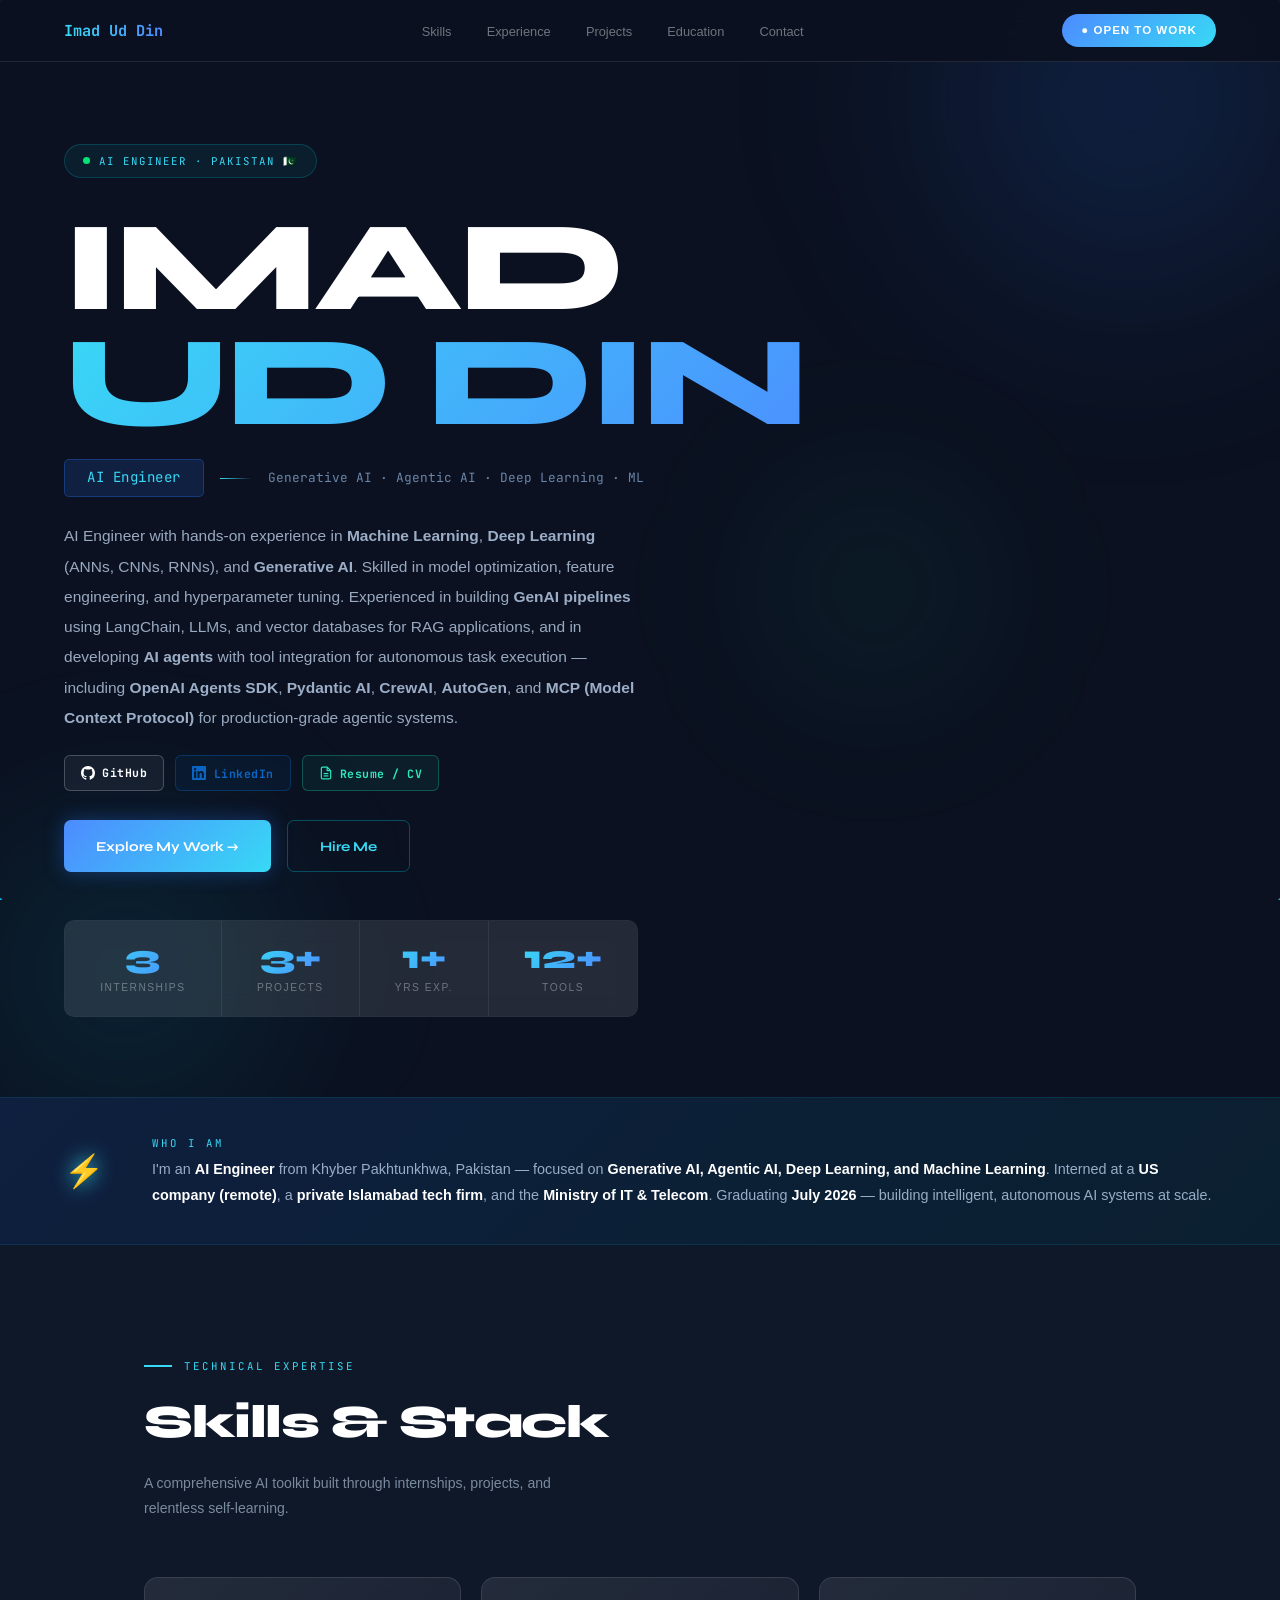
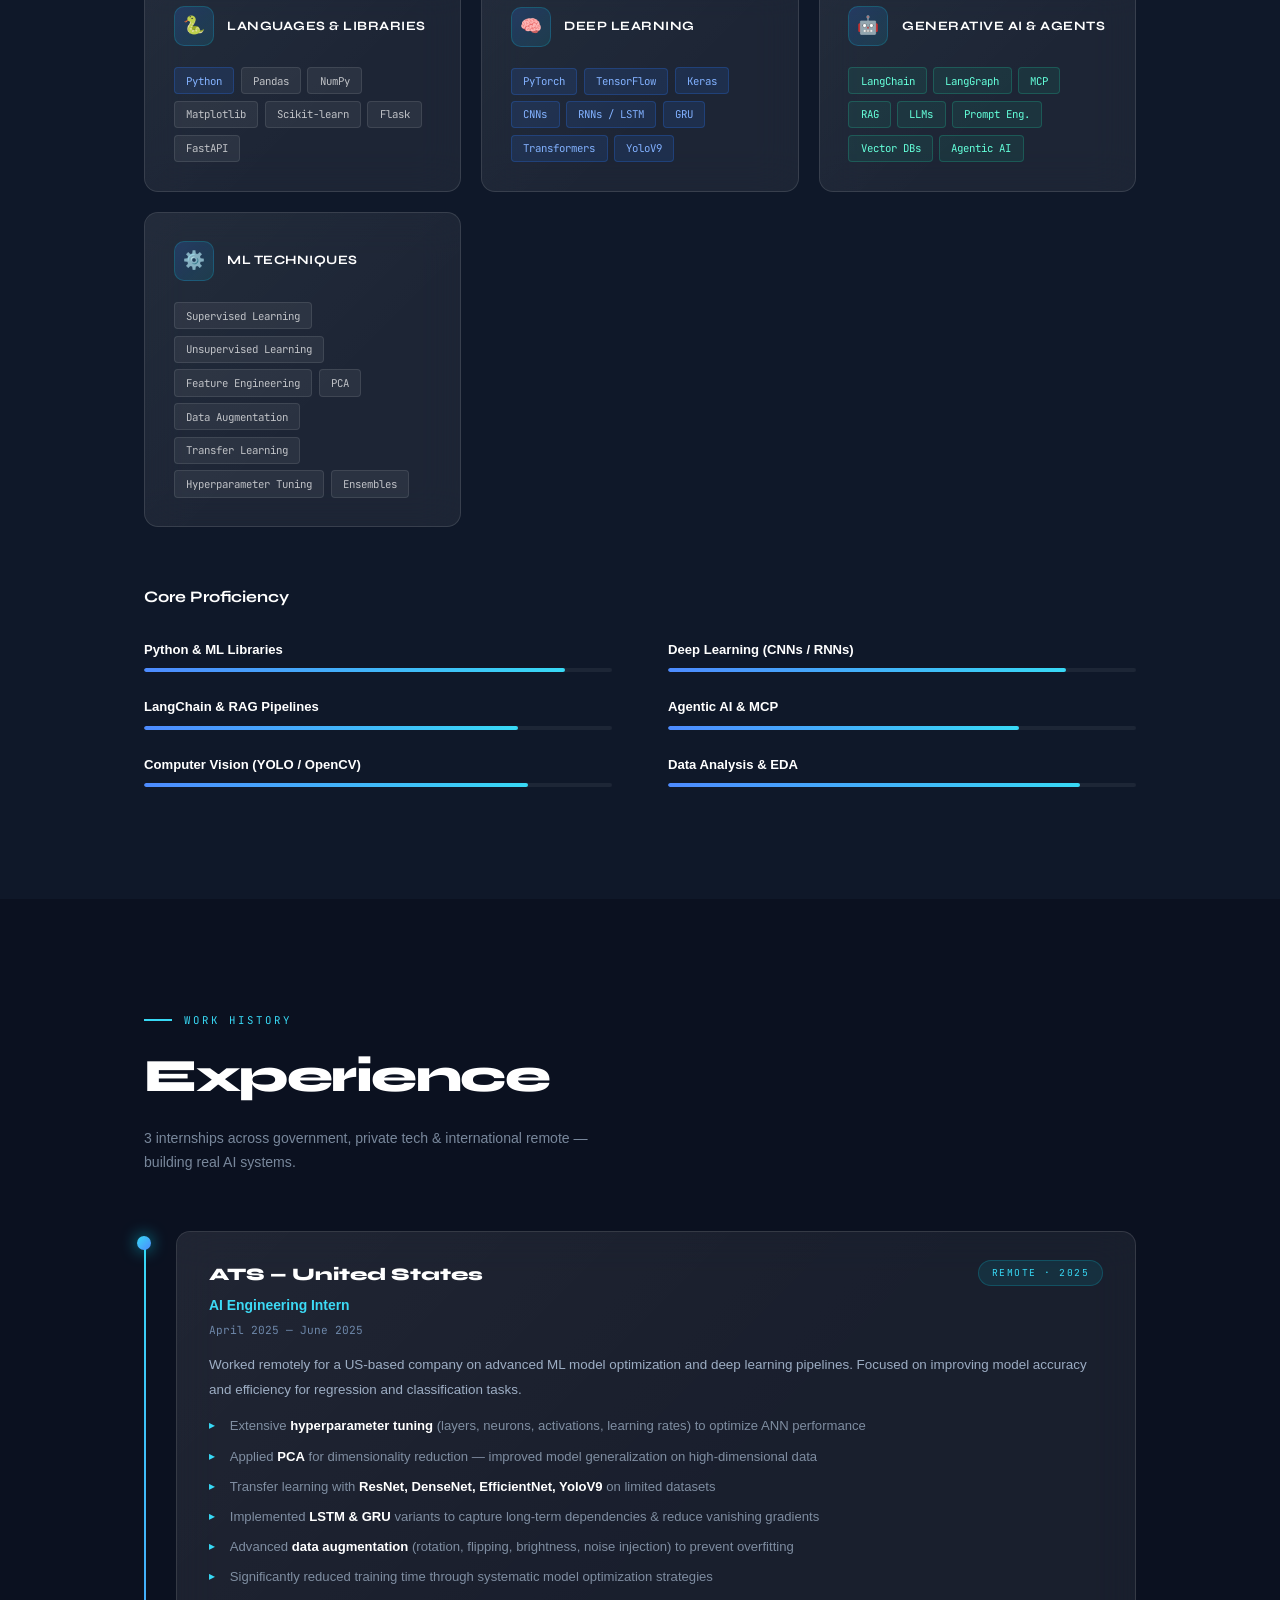
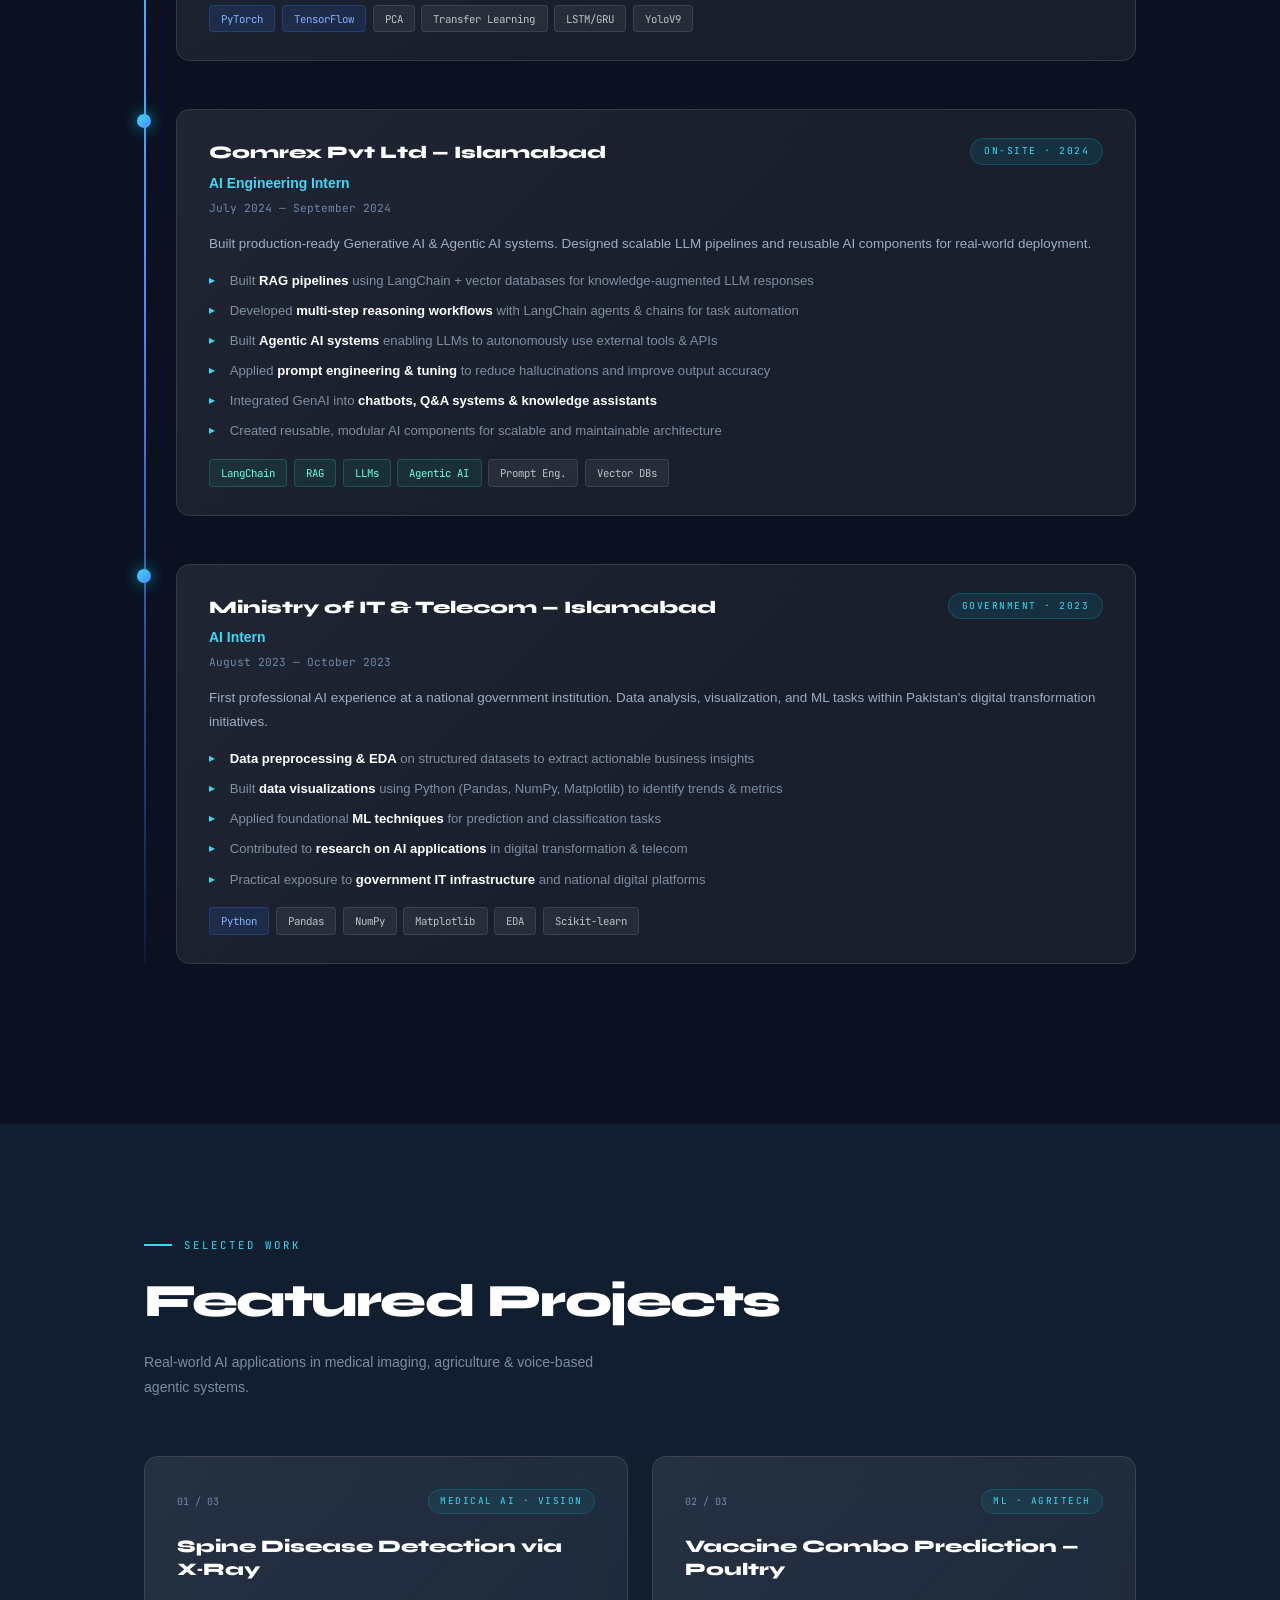
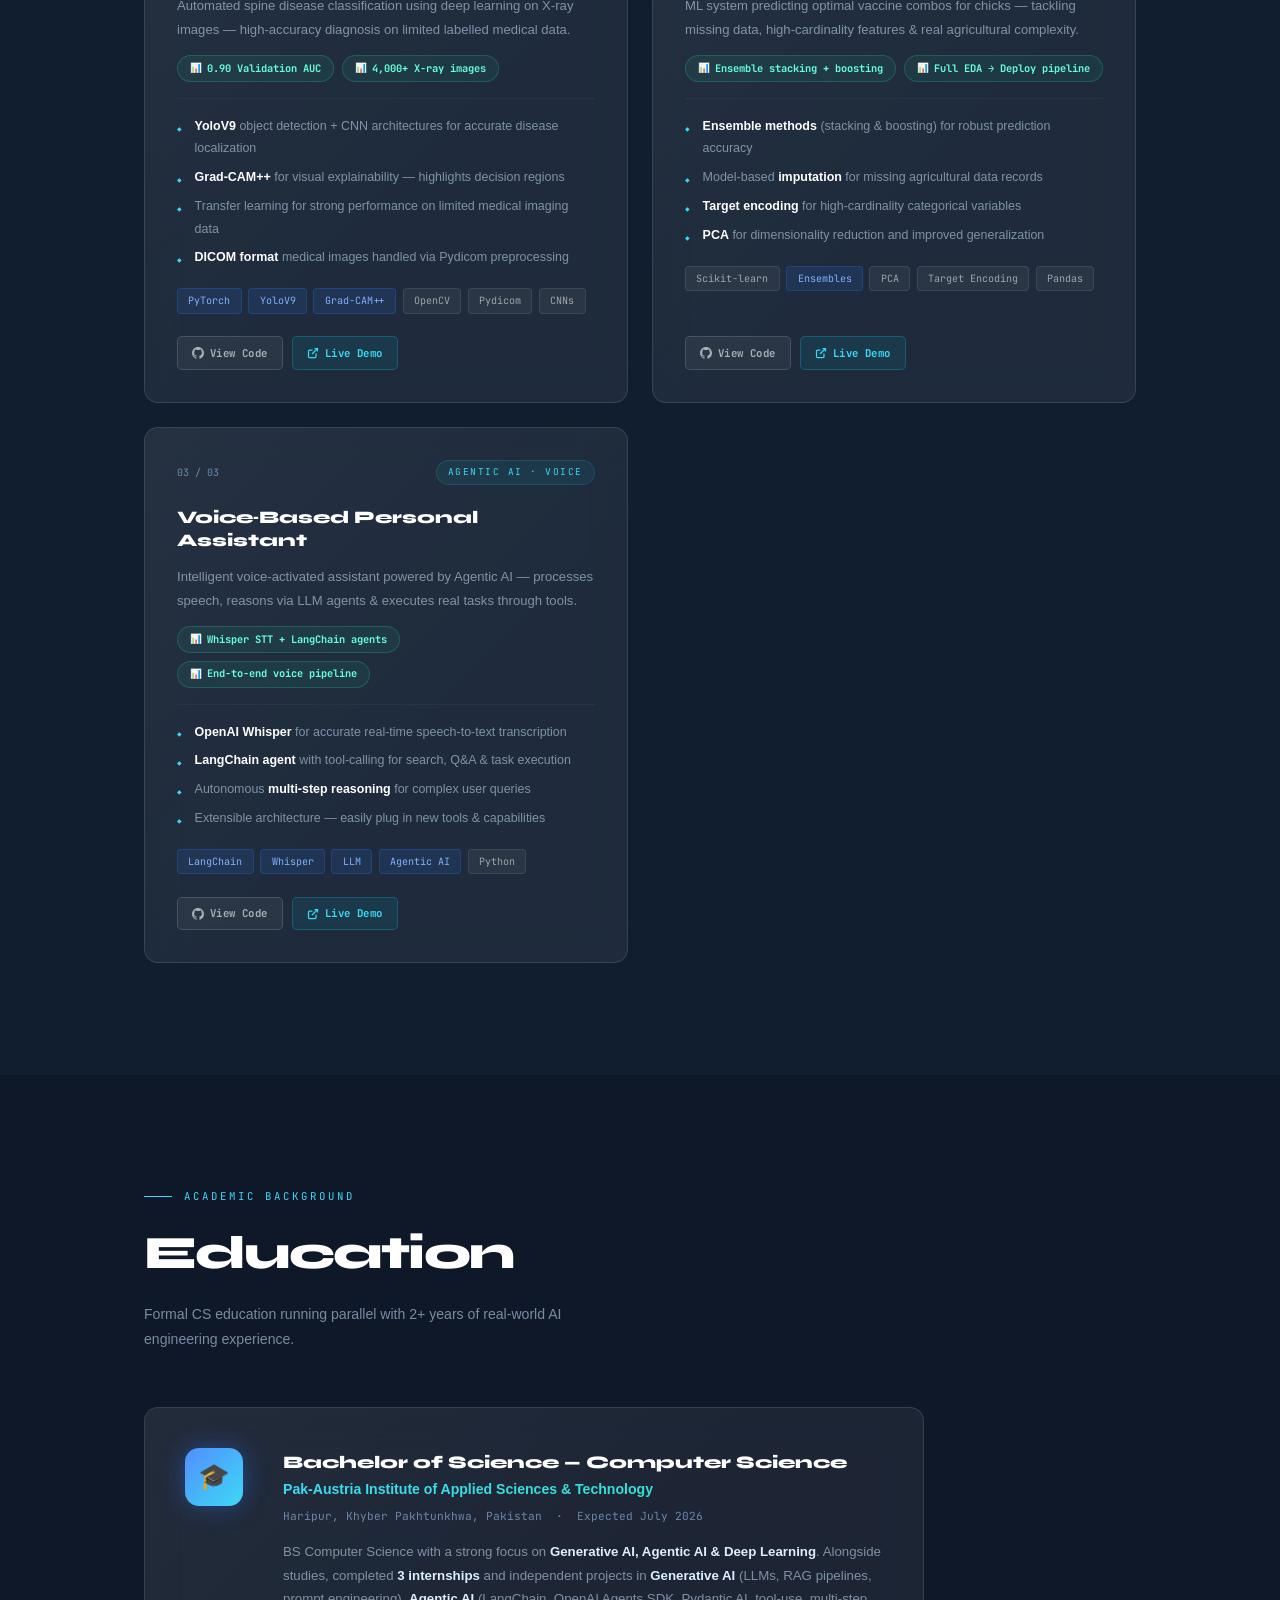
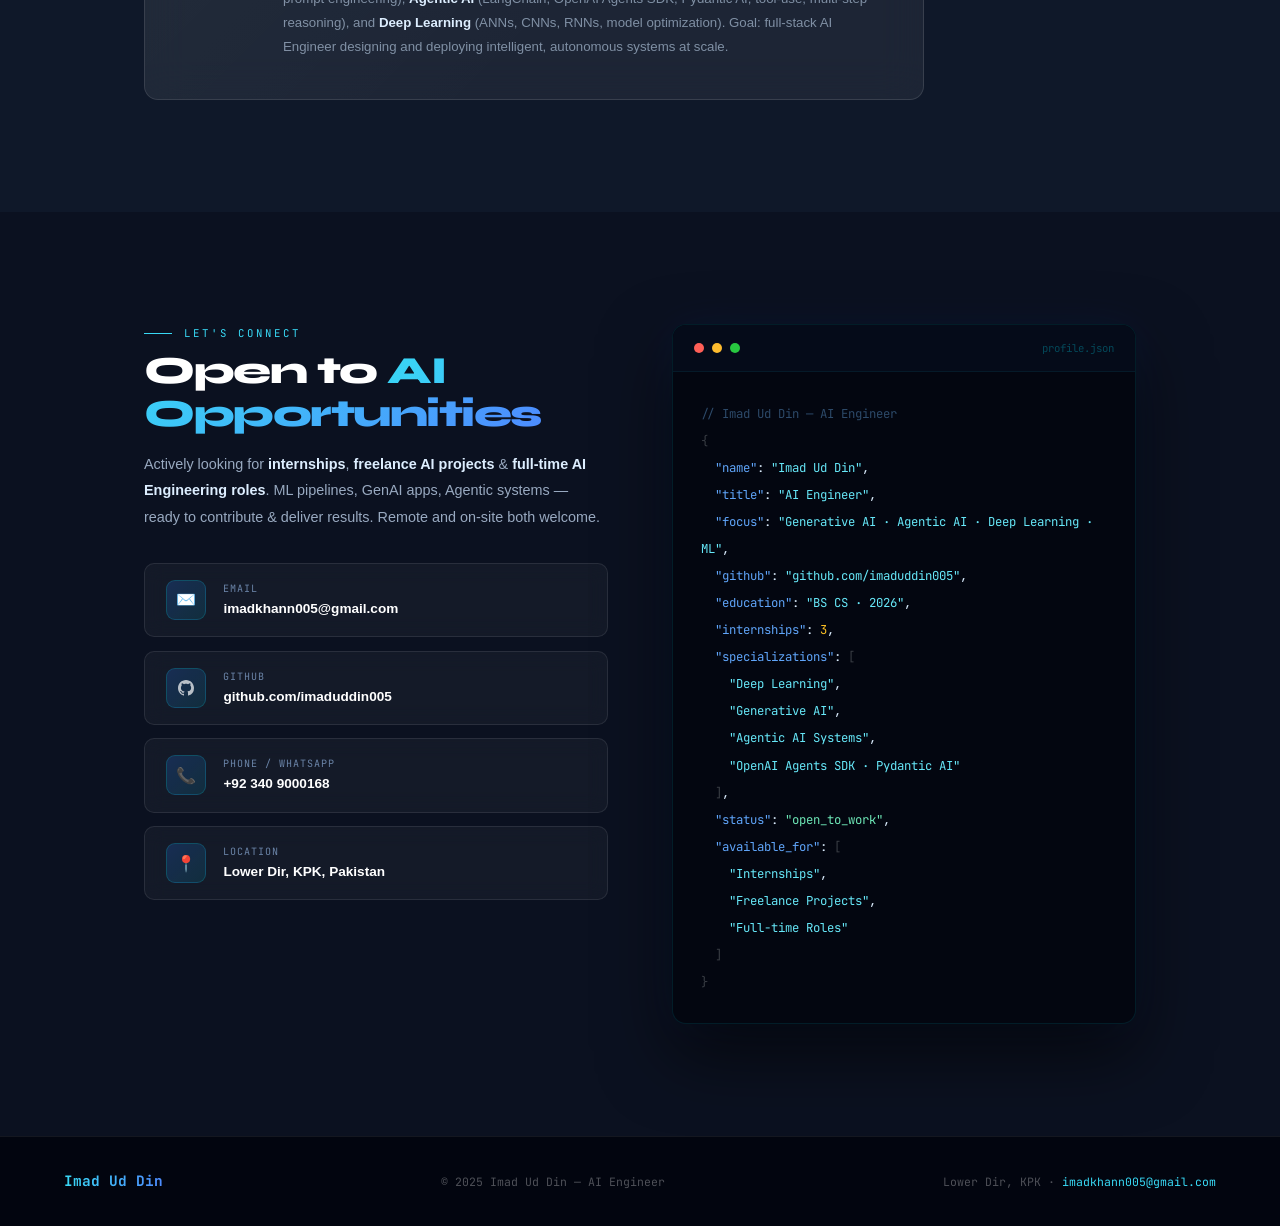
==== index.html @ a246a40b "Update index.html" ====
<!DOCTYPE html>
<html lang="en">
<head>
<meta charset="UTF-8">
<meta name="viewport" content="width=device-width, initial-scale=1.0">
<title>Imad Ud Din — AI Engineer</title>
<link href="https://fonts.googleapis.com/css2?family=Syne:wght@400;600;700;800&family=Cabinet+Grotesk:wght@400;500;700;800;900&family=JetBrains+Mono:wght@400;500;700&display=swap" rel="stylesheet">
<style>
:root{
  --bg:#0b1120;
  --bg1:#0f1829;
  --bg2:#111e30;
  --cyan:#38d9f5;
  --cyan2:#00b8d4;
  --blue:#4d8bff;
  --blue2:#2563eb;
  --teal:#2ee8c0;
  --purple:#9b72ff;
  --white:#ffffff;
  --w90:rgba(255,255,255,.92);
  --w70:rgba(255,255,255,.78);
  --w40:rgba(255,255,255,.52);
  --w12:rgba(255,255,255,.14);
  --w06:rgba(255,255,255,.08);
  --text:#ddeeff;
  --muted:#6b85a8;
  --glass:rgba(255,255,255,.06);
  --gb:rgba(56,217,245,0.09);
  --h:'Syne',sans-serif;
  --b:'JetBrains Mono',monospace;
}
*,*::before,*::after{box-sizing:border-box;margin:0;padding:0}
html{scroll-behavior:smooth}
body{background:var(--bg);color:var(--text);font-family:'Cabinet Grotesk',sans-serif;font-size:15px;line-height:1.7;overflow-x:hidden}
.sh{color:var(--white)!important}
.tlco,.pjc h3,.edu-deg,.ct-h2,.skc h3{color:var(--white)!important}
.hero-name{color:var(--white)!important}
.ban-text strong,.ctv,.tll li strong,.pjhl li strong{color:var(--white)!important}
.tldesc,.hero-p,.ban-text,.ct-p,.edu-txt{color:rgba(200,220,245,.75)!important}
.tll li,.pjhl li,.pjc p,.ss,.edu-txt{color:rgba(200,220,245,.58)!important}
.stat,.metric{background:rgba(255,255,255,.07)}
::-webkit-scrollbar{width:3px}
::-webkit-scrollbar-track{background:var(--bg)}
::-webkit-scrollbar-thumb{background:linear-gradient(var(--cyan),var(--blue));border-radius:3px}
canvas#bg{position:fixed;inset:0;z-index:0;pointer-events:none}

/* NAV */
nav{position:fixed;top:0;left:0;right:0;z-index:100;display:flex;align-items:center;justify-content:space-between;padding:.9rem 4rem;background:rgba(11,17,32,.92);backdrop-filter:blur(24px);border-bottom:1px solid rgba(255,255,255,.1)}
.logo{font-family:var(--b);font-size:.95rem;font-weight:700;background:linear-gradient(90deg,var(--cyan),var(--blue));-webkit-background-clip:text;-webkit-text-fill-color:transparent}
.nav-links{display:flex;gap:2.2rem;list-style:none}
.nav-links a{color:rgba(255,255,255,.42);text-decoration:none;font-size:.8rem;font-weight:500;transition:color .2s;position:relative}
.nav-links a::after{content:'';position:absolute;bottom:-3px;left:0;width:0;height:1px;background:var(--cyan);transition:width .3s}
.nav-links a:hover{color:var(--cyan)}
.nav-links a:hover::after{width:100%}
.hire-btn{background:linear-gradient(135deg,var(--blue),var(--cyan));color:#fff;border:none;padding:.4rem 1.2rem;border-radius:20px;font-size:.72rem;font-weight:700;letter-spacing:1px;text-transform:uppercase;cursor:pointer;animation:hireGlow 2.5s ease infinite alternate;text-decoration:none;display:inline-flex;align-items:center}
@keyframes hireGlow{from{box-shadow:0 0 8px rgba(41,121,255,.5)}to{box-shadow:0 0 22px rgba(0,229,255,.8),0 0 45px rgba(0,229,255,.3)}}

/* HERO */
#hero{min-height:100vh;display:flex;flex-direction:column;justify-content:center;padding:9rem 4rem 5rem;position:relative;z-index:1;overflow:hidden}
.orb{position:absolute;border-radius:50%;pointer-events:none;filter:blur(80px);animation:orbFloat 10s ease-in-out infinite}
.orb1{width:600px;height:600px;background:radial-gradient(circle,rgba(41,121,255,.18),transparent 70%);top:-200px;right:-150px;animation-delay:0s}
.orb2{width:450px;height:450px;background:radial-gradient(circle,rgba(0,229,255,.12),transparent 70%);bottom:-100px;left:-100px;animation-delay:-4s}
.orb3{width:300px;height:300px;background:radial-gradient(circle,rgba(29,233,182,.1),transparent 70%);top:40%;right:20%;animation-delay:-7s}
@keyframes orbFloat{0%,100%{transform:translate(0,0) scale(1)}33%{transform:translate(-20px,15px) scale(1.04)}66%{transform:translate(15px,-20px) scale(.97)}}

.hero-wrap{position:relative;z-index:2;max-width:820px}
.badge{display:inline-flex;align-items:center;gap:.6rem;background:rgba(0,229,255,.06);border:1px solid rgba(0,229,255,.18);padding:.42rem 1.1rem;border-radius:100px;font-family:var(--b);font-size:.67rem;letter-spacing:2px;text-transform:uppercase;color:var(--cyan);margin-bottom:2rem;animation:fadeSlide .8s ease both}
.live{width:7px;height:7px;border-radius:50%;background:#00e676;box-shadow:0 0 0 0 rgba(0,230,118,.7);animation:ping 1.8s infinite}
@keyframes ping{0%{box-shadow:0 0 0 0 rgba(0,230,118,.7)}70%{box-shadow:0 0 0 9px rgba(0,230,118,0)}100%{box-shadow:0 0 0 0 rgba(0,230,118,0)}}

.hero-name{font-family:var(--h);font-weight:800;font-size:clamp(3.8rem,10vw,9rem);line-height:.9;letter-spacing:-3px;color:#fff;animation:fadeSlide .8s .1s ease both}
.hero-name .shine{background:linear-gradient(135deg,var(--cyan) 0%,var(--blue) 40%,var(--teal) 80%);-webkit-background-clip:text;-webkit-text-fill-color:transparent;background-size:300%;animation:gradMove 5s linear infinite}
@keyframes gradMove{0%{background-position:0%}100%{background-position:300%}}

.title-row{margin-top:1.2rem;display:flex;align-items:center;gap:1rem;animation:fadeSlide .8s .18s ease both;flex-wrap:wrap}
.role-tag{background:rgba(41,121,255,.15);border:1px solid rgba(41,121,255,.3);color:var(--cyan);font-family:var(--b);font-size:.88rem;padding:.38rem 1rem;border-radius:5px;letter-spacing:.5px;min-width:140px;text-align:center}
.role-sep{width:32px;height:1.5px;background:linear-gradient(90deg,var(--cyan),transparent)}
.role-sub{font-family:var(--b);font-size:.8rem;color:var(--muted)}

/* IMPROVED: Shorter hero paragraph */
.hero-p{margin-top:1.5rem;max-width:580px;color:rgba(176,196,222,.6);font-size:.97rem;line-height:1.95;animation:fadeSlide .8s .25s ease both}
.hero-p strong{color:rgba(176,196,222,.88);font-weight:700}

/* IMPROVED: Quick links row in hero */
.hero-links{display:flex;gap:.7rem;flex-wrap:wrap;margin-top:1.4rem;animation:fadeSlide .8s .28s ease both}
.hl{display:inline-flex;align-items:center;gap:.45rem;padding:.45rem 1rem;border-radius:6px;font-family:var(--b);font-size:.72rem;font-weight:700;text-decoration:none;letter-spacing:.5px;transition:all .2s;border:1.5px solid}
.hl-gh{color:#fff;border-color:rgba(255,255,255,.22);background:rgba(255,255,255,.05)}
.hl-gh:hover{border-color:rgba(255,255,255,.6);background:rgba(255,255,255,.12);transform:translateY(-2px)}
.hl-li{color:#0a66c2;border-color:rgba(10,102,194,.35);background:rgba(10,102,194,.08)}
.hl-li:hover{border-color:#0a66c2;background:rgba(10,102,194,.18);transform:translateY(-2px)}
.hl-cv{color:var(--teal);border-color:rgba(29,233,182,.28);background:rgba(29,233,182,.06)}
.hl-cv:hover{border-color:var(--teal);background:rgba(29,233,182,.14);transform:translateY(-2px)}

.hero-btns{margin-top:1.8rem;display:flex;gap:1rem;flex-wrap:wrap;animation:fadeSlide .8s .32s ease both}
.btn{display:inline-flex;align-items:center;gap:.5rem;padding:.85rem 2rem;font-family:var(--h);font-size:.85rem;font-weight:700;text-decoration:none;border-radius:7px;transition:all .25s;border:none;cursor:pointer}
.btn-g{background:linear-gradient(135deg,var(--blue),var(--cyan));color:#fff;box-shadow:0 0 20px rgba(41,121,255,.35)}
.btn-g:hover{transform:translateY(-3px);box-shadow:0 12px 35px rgba(41,121,255,.55)}
.btn-o{background:transparent;color:var(--cyan);border:1.5px solid rgba(0,229,255,.28)}
.btn-o:hover{border-color:var(--cyan);background:rgba(0,229,255,.07);transform:translateY(-3px)}

.stats{margin-top:3rem;display:flex;background:rgba(255,255,255,.04);border:1px solid rgba(255,255,255,.09);border-radius:10px;overflow:hidden;width:fit-content;backdrop-filter:blur(12px);animation:fadeSlide .8s .4s ease both}
.stat{padding:1.25rem 2.2rem;border-right:1px solid rgba(255,255,255,.07);text-align:center}
.stat:last-child{border-right:none}
.sn{font-family:var(--h);font-size:2.1rem;font-weight:800;background:linear-gradient(135deg,var(--cyan),var(--blue));-webkit-background-clip:text;-webkit-text-fill-color:transparent;display:block;line-height:1}
.sl{color:rgba(255,255,255,.35);font-size:.64rem;letter-spacing:1.5px;text-transform:uppercase;margin-top:.25rem;display:block}

@keyframes fadeSlide{from{opacity:0;transform:translateY(24px)}to{opacity:1;transform:translateY(0)}}

/* DIVIDER BANNER */
.banner{position:relative;z-index:1;background:linear-gradient(135deg,rgba(41,121,255,.14),rgba(0,229,255,.07));border-top:1px solid rgba(0,229,255,.1);border-bottom:1px solid rgba(0,229,255,.1);padding:2.2rem 4rem;display:flex;align-items:center;gap:3rem}
.ban-icon{font-size:2rem;filter:drop-shadow(0 0 10px var(--cyan));flex-shrink:0}
.ban-label{font-family:var(--b);font-size:.67rem;letter-spacing:3px;text-transform:uppercase;color:var(--cyan);margin-bottom:.3rem}
.ban-text{color:rgba(176,196,222,.7);font-size:.9rem;line-height:1.8}
.ban-text strong{color:#fff}

/* LAYOUT */
.wrap{max-width:1120px;margin:0 auto;padding:0 4rem}
.sec{position:relative;z-index:1}
.secpad{padding:7rem 0}
.ey{font-family:var(--b);font-size:.67rem;letter-spacing:3px;text-transform:uppercase;color:var(--cyan);display:flex;align-items:center;gap:.75rem;margin-bottom:.5rem}
.ey::before{content:'';width:28px;height:1.5px;background:var(--cyan)}
.sh{font-family:var(--h);font-size:clamp(2rem,4vw,2.9rem);font-weight:800;letter-spacing:-1.5px;color:#fff;margin-bottom:.6rem}
.ss{color:rgba(255,255,255,.38);font-size:.88rem;max-width:460px;margin-bottom:3.5rem;line-height:1.75}

/* GLASS CARD */
.gc{background:rgba(255,255,255,.06);border:1px solid rgba(255,255,255,.12);border-radius:14px;backdrop-filter:blur(20px);transition:border-color .3s,transform .3s,box-shadow .3s;position:relative;overflow:hidden}
.gc::before{content:'';position:absolute;inset:0;background:linear-gradient(135deg,rgba(255,255,255,.03),transparent 60%);pointer-events:none;border-radius:14px}
.gc:hover{border-color:rgba(255,255,255,.22);transform:translateY(-5px);box-shadow:0 22px 55px rgba(0,0,0,.55),0 0 35px rgba(0,229,255,.07)}

/* SKILLS */
#skills{background:var(--bg1)}
.sk-grid{display:grid;grid-template-columns:repeat(auto-fill,minmax(250px,1fr));gap:1.25rem}
.skc{padding:1.8rem}
.skh{display:flex;align-items:center;gap:.85rem;margin-bottom:1.3rem}
.ski{width:40px;height:40px;border-radius:10px;background:linear-gradient(135deg,rgba(41,121,255,.2),rgba(0,229,255,.1));border:1px solid rgba(0,229,255,.18);display:flex;align-items:center;justify-content:center;font-size:1.1rem;flex-shrink:0}
.skc h3{font-family:var(--h);font-size:.8rem;font-weight:700;text-transform:uppercase;letter-spacing:.5px;color:#fff}
.tgs{display:flex;flex-wrap:wrap;gap:.4rem}
.tg{background:rgba(255,255,255,.06);border:1px solid rgba(255,255,255,.1);color:rgba(255,255,255,.7);font-family:var(--b);font-size:.67rem;padding:.22rem .7rem;border-radius:4px;transition:all .2s}
.tg:hover{background:rgba(255,255,255,.12);border-color:rgba(255,255,255,.25);color:#fff}
.tg.b{background:rgba(41,121,255,.12);border-color:rgba(41,121,255,.25);color:#82b1ff}
.tg.t{background:rgba(29,233,182,.08);border-color:rgba(29,233,182,.2);color:#64ffda}

/* PROFICIENCY */
.prow{margin-top:3.5rem}
.pt{font-family:var(--h);font-weight:700;font-size:1rem;color:#fff;margin-bottom:1.75rem}
.pgrid{display:grid;grid-template-columns:1fr 1fr;gap:1.5rem 3.5rem}
.ph2{display:flex;justify-content:flex-start;margin-bottom:.45rem}
.pn{font-size:.82rem;font-weight:600;color:var(--white)}
.pp{display:none}
.pbar{height:4px;background:rgba(255,255,255,.06);border-radius:4px;overflow:hidden}
.pfill{height:100%;border-radius:4px;background:linear-gradient(90deg,var(--blue),var(--cyan));transform:scaleX(0);transform-origin:left;animation:grow 1.5s cubic-bezier(.4,0,.2,1) forwards}
@keyframes grow{to{transform:scaleX(1)}}

/* EXPERIENCE */
#experience{background:var(--bg)}
.tl{position:relative;padding-left:2rem}
.tl-line{position:absolute;left:0;top:8px;bottom:0;width:2px;background:linear-gradient(to bottom,var(--cyan),var(--blue),rgba(41,121,255,.1))}
.tl-item{position:relative;margin-bottom:3rem}
.tl-dot{position:absolute;left:-2.45rem;top:5px;width:14px;height:14px;border-radius:50%;background:linear-gradient(135deg,var(--cyan),var(--blue));box-shadow:0 0 16px rgba(0,229,255,.65)}
.tlc{padding:1.75rem 2rem}
.tltop{display:flex;align-items:flex-start;justify-content:space-between;flex-wrap:wrap;gap:.75rem;margin-bottom:.25rem}
.tlco{font-family:var(--h);font-size:1.1rem;font-weight:800;color:#fff}
.tlb{font-family:var(--b);font-size:.6rem;letter-spacing:1.5px;text-transform:uppercase;background:rgba(0,229,255,.09);border:1px solid rgba(0,229,255,.18);color:var(--cyan);padding:.25rem .8rem;border-radius:100px}
.tlr{color:var(--cyan);font-weight:700;font-size:.87rem;margin-bottom:.2rem}
.tld{font-family:var(--b);font-size:.7rem;color:var(--muted);margin-bottom:.85rem}
.tldesc{color:rgba(176,196,222,.6);font-size:.84rem;margin-bottom:.85rem;line-height:1.8}
.tll{list-style:none;display:flex;flex-direction:column;gap:.45rem}
.tll li{color:rgba(176,196,222,.62);font-size:.82rem;padding-left:1.3rem;position:relative;line-height:1.75}
.tll li::before{content:'▸';position:absolute;left:0;color:var(--cyan);font-size:.75rem}
.tll li strong{color:#c8d8f0}
.tltags{display:flex;flex-wrap:wrap;gap:.4rem;margin-top:1rem}

/* PROJECTS */
#projects{background:var(--bg2)}
.pj-grid{display:grid;grid-template-columns:repeat(auto-fill,minmax(330px,1fr));gap:1.5rem}
.pjc{padding:2rem;display:flex;flex-direction:column}
.pjtop{display:flex;justify-content:space-between;align-items:center;margin-bottom:1.4rem}
.pjn{font-family:var(--b);font-size:.63rem;color:var(--muted)}
.pjtype{font-family:var(--b);font-size:.59rem;letter-spacing:1.5px;text-transform:uppercase;background:rgba(0,229,255,.07);border:1px solid rgba(0,229,255,.15);color:var(--cyan);padding:.22rem .7rem;border-radius:100px}
.pjc h3{font-family:var(--h);font-size:1.1rem;font-weight:800;color:#fff;margin-bottom:.75rem;line-height:1.3}
.pjc p{color:rgba(176,196,222,.5);font-size:.82rem;line-height:1.85}
.pjhl{margin-top:1rem;padding-top:1rem;border-top:1px solid rgba(255,255,255,.04);list-style:none;display:flex;flex-direction:column;gap:.4rem}
.pjhl li{color:rgba(176,196,222,.5);font-size:.78rem;padding-left:1.1rem;position:relative;line-height:1.8}
.pjhl li::before{content:'◆';position:absolute;left:0;color:var(--cyan);font-size:.4rem;top:.48rem}
.pjhl li strong{color:rgba(176,196,222,.8)}
.pjtools{display:flex;flex-wrap:wrap;gap:.4rem;margin-top:1.2rem}
.dt{background:rgba(255,255,255,.05);border:1px solid rgba(255,255,255,.09);color:rgba(255,255,255,.55);font-family:var(--b);font-size:.63rem;padding:.2rem .65rem;border-radius:4px}
.dt.b{background:rgba(41,121,255,.12);border-color:rgba(41,121,255,.23);color:#82b1ff}

/* IMPROVED: Project action buttons */
.pj-actions{display:flex;gap:.55rem;margin-top:auto;padding-top:1.4rem}
.pja{display:inline-flex;align-items:center;gap:.35rem;padding:.42rem .9rem;border-radius:5px;font-family:var(--b);font-size:.67rem;font-weight:700;letter-spacing:.4px;text-decoration:none;transition:all .2s;cursor:pointer;border:none}
.pja-code{background:rgba(255,255,255,.05);border:1.5px solid rgba(255,255,255,.14);color:rgba(255,255,255,.6)}
.pja-code:hover{border-color:rgba(255,255,255,.4);color:#fff;background:rgba(255,255,255,.1)}
.pja-demo{background:rgba(0,229,255,.08);border:1.5px solid rgba(0,229,255,.22);color:var(--cyan)}
.pja-demo:hover{background:rgba(0,229,255,.18);border-color:var(--cyan)}

/* METRIC CHIPS — new */
.pj-metrics{display:flex;flex-wrap:wrap;gap:.5rem;margin-top:.8rem}
.metric-chip{display:inline-flex;align-items:center;gap:.3rem;background:rgba(29,233,182,.07);border:1px solid rgba(29,233,182,.2);color:#64ffda;font-family:var(--b);font-size:.65rem;padding:.22rem .75rem;border-radius:100px;font-weight:700}
.metric-chip::before{content:'📊';font-size:.6rem}

/* EDUCATION */
#education{background:var(--bg1)}
.edu-card{padding:2.5rem;display:flex;gap:2.5rem;align-items:flex-start;max-width:780px}
.edu-ico{width:58px;height:58px;border-radius:14px;flex-shrink:0;background:linear-gradient(135deg,var(--blue),var(--cyan));display:flex;align-items:center;justify-content:center;font-size:1.6rem;box-shadow:0 0 25px rgba(41,121,255,.4)}
.edu-deg{font-family:var(--h);font-size:1.1rem;font-weight:800;color:#fff}
.edu-sch{background:linear-gradient(90deg,var(--cyan),var(--teal));-webkit-background-clip:text;-webkit-text-fill-color:transparent;font-weight:700;font-size:.88rem;margin-bottom:.3rem}
.edu-meta{font-family:var(--b);font-size:.7rem;color:var(--muted)}
.edu-txt{color:rgba(176,196,222,.6);font-size:.83rem;margin-top:.85rem;line-height:1.8}
.edu-txt strong{color:var(--text)}

/* CONTACT */
#contact{background:var(--bg)}
.ct-grid{display:grid;grid-template-columns:1fr 1fr;gap:4rem;align-items:start}
.ct-h2{font-family:var(--h);font-size:2.4rem;font-weight:800;letter-spacing:-1.5px;color:#fff;margin-bottom:1rem;line-height:1.1}
.ct-h2 .g{background:linear-gradient(135deg,var(--cyan),var(--blue));-webkit-background-clip:text;-webkit-text-fill-color:transparent}
.ct-p{color:rgba(176,196,222,.6);font-size:.9rem;line-height:1.85;margin-bottom:2rem}
.ct-cards{display:flex;flex-direction:column;gap:.85rem}
.ctc{display:flex;align-items:center;gap:1.1rem;padding:1rem 1.3rem;background:rgba(255,255,255,.04);border:1px solid rgba(255,255,255,.09);border-radius:10px;text-decoration:none;color:var(--text);transition:all .25s;backdrop-filter:blur(10px)}
.ctc:hover{border-color:rgba(255,255,255,.25);transform:translateX(6px);box-shadow:0 8px 28px rgba(0,0,0,.35)}
.ctico{width:40px;height:40px;border-radius:9px;background:linear-gradient(135deg,rgba(41,121,255,.2),rgba(0,229,255,.1));border:1px solid rgba(0,229,255,.18);display:flex;align-items:center;justify-content:center;font-size:1rem;flex-shrink:0}
.ctl{font-family:var(--b);font-size:.63rem;color:var(--muted);text-transform:uppercase;letter-spacing:1px}
.ctv{font-weight:700;font-size:.85rem;color:#fff}

/* CODE CARD */
.code-card{background:rgba(3,6,15,.9);border:1px solid rgba(0,229,255,.1);border-radius:14px;overflow:hidden;backdrop-filter:blur(20px);box-shadow:0 30px 70px rgba(0,0,0,.6),0 0 40px rgba(41,121,255,.08)}
.ccbar{background:rgba(6,12,26,.95);padding:.85rem 1.3rem;display:flex;align-items:center;gap:.5rem;border-bottom:1px solid rgba(0,229,255,.07)}
.dot{width:10px;height:10px;border-radius:50%}
.dr{background:#ff5f57}.dy{background:#febc2e}.dg{background:#28c840}
.cff{margin-left:auto;font-family:var(--b);font-size:.67rem;color:rgba(0,229,255,.28)}
.ccbody{padding:1.75rem;font-family:var(--b);font-size:.77rem;line-height:2.2}
.ck{color:#60a5fa}.cs{color:#67e8f9}.cv{color:#6ee7b7}.cb{color:rgba(255,255,255,.22)}.cn{color:#fbbf24}.cm{color:#2d4a6a}

/* FOOTER */
footer{position:relative;z-index:1;background:rgba(3,6,15,.95);border-top:1px solid rgba(255,255,255,.07);padding:2rem 4rem;display:flex;align-items:center;justify-content:space-between;color:rgba(255,255,255,.3);font-size:.72rem;font-family:var(--b)}
.flogo{background:linear-gradient(90deg,var(--cyan),var(--blue));-webkit-background-clip:text;-webkit-text-fill-color:transparent;font-weight:700;font-size:.9rem}
footer a{color:var(--cyan);text-decoration:none}

/* REVEAL */
.rv{opacity:0;transform:translateY(28px);transition:opacity .75s ease,transform .75s ease}
.rv.on{opacity:1;transform:translateY(0)}

/* RESPONSIVE */
@media(max-width:768px){
  nav{padding:.9rem 1.5rem}
  .nav-links,.hire-btn{display:none}
  #hero,.wrap,.banner,footer{padding-left:1.5rem;padding-right:1.5rem}
  .hero-name{letter-spacing:-2px}
  .stats{flex-wrap:wrap;width:100%}
  .stat{flex:1;min-width:80px;border-right:none;border-bottom:1px solid rgba(0,229,255,.07)}
  .pgrid{grid-template-columns:1fr}
  .ct-grid{grid-template-columns:1fr;gap:2.5rem}
  .edu-card{flex-direction:column}
  .banner{flex-direction:column;gap:1rem}
}
</style>
</head>
<body>
<canvas id="bg"></canvas>

<!-- NAV -->
<nav>
  <div class="logo">Imad Ud Din</div>
  <ul class="nav-links">
    <li><a href="#skills">Skills</a></li>
    <li><a href="#experience">Experience</a></li>
    <li><a href="#projects">Projects</a></li>
    <li><a href="#education">Education</a></li>
    <li><a href="#contact">Contact</a></li>
  </ul>
  <a href="https://github.com/imaduddin005" target="_blank" class="hire-btn">● Open to Work</a>
</nav>

<!-- HERO -->
<section id="hero">
  <div class="orb orb1"></div>
  <div class="orb orb2"></div>
  <div class="orb orb3"></div>
  <div class="hero-wrap">
    <div class="badge"><div class="live"></div>AI Engineer · Pakistan 🇵🇰</div>
    <h1 class="hero-name">IMAD<br><span class="shine">UD DIN</span></h1>
    <div class="title-row">
      <div class="role-tag" id="rtype">AI Engineer</div>
      <div class="role-sep"></div>
      <div class="role-sub">Generative AI · Agentic AI · Deep Learning · ML</div>
    </div>

    <!-- Updated hero paragraph — matches resume summary, improved English -->
    <p class="hero-p">
      AI Engineer with hands-on experience in <strong>Machine Learning</strong>, <strong>Deep Learning</strong> (ANNs, CNNs, RNNs), and <strong>Generative AI</strong>.
      Skilled in model optimization, feature engineering, and hyperparameter tuning.
      Experienced in building <strong>GenAI pipelines</strong> using LangChain, LLMs, and vector databases for RAG applications,
      and in developing <strong>AI agents</strong> with tool integration for autonomous task execution —
      including <strong>OpenAI Agents SDK</strong>, <strong>Pydantic AI</strong>, <strong>CrewAI</strong>, <strong>AutoGen</strong>,
      and <strong>MCP (Model Context Protocol)</strong> for production-grade agentic systems.
    </p>

    <!-- IMPROVED: GitHub / LinkedIn / Resume visible immediately -->
    <div class="hero-links">
      <a href="https://github.com/imaduddin005" target="_blank" class="hl hl-gh">
        <svg width="14" height="14" viewBox="0 0 24 24" fill="currentColor"><path d="M12 0C5.37 0 0 5.37 0 12c0 5.31 3.435 9.795 8.205 11.385.6.105.825-.255.825-.57 0-.285-.015-1.23-.015-2.235-3.015.555-3.795-.735-4.035-1.41-.135-.345-.72-1.41-1.23-1.695-.42-.225-1.02-.78-.015-.795.945-.015 1.62.87 1.845 1.23 1.08 1.815 2.805 1.305 3.495.99.105-.78.42-1.305.765-1.605-2.67-.3-5.46-1.335-5.46-5.925 0-1.305.465-2.385 1.23-3.225-.12-.3-.54-1.53.12-3.18 0 0 1.005-.315 3.3 1.23.96-.27 1.98-.405 3-.405s2.04.135 3 .405c2.295-1.56 3.3-1.23 3.3-1.23.66 1.65.24 2.88.12 3.18.765.84 1.23 1.905 1.23 3.225 0 4.605-2.805 5.625-5.475 5.925.435.375.81 1.095.81 2.22 0 1.605-.015 2.895-.015 3.3 0 .315.225.69.825.57A12.02 12.02 0 0024 12c0-6.63-5.37-12-12-12z"/></svg>
        GitHub
      </a>
      <a href="http://linkedin.com/in/imad-ud-din-2463a6318" target="_blank" class="hl hl-li">
        <svg width="14" height="14" viewBox="0 0 24 24" fill="currentColor"><path d="M20.447 20.452h-3.554v-5.569c0-1.328-.027-3.037-1.852-3.037-1.853 0-2.136 1.445-2.136 2.939v5.667H9.351V9h3.414v1.561h.046c.477-.9 1.637-1.85 3.37-1.85 3.601 0 4.267 2.37 4.267 5.455v6.286zM5.337 7.433a2.062 2.062 0 01-2.063-2.065 2.064 2.064 0 112.063 2.065zm1.782 13.019H3.555V9h3.564v11.452zM22.225 0H1.771C.792 0 0 .774 0 1.729v20.542C0 23.227.792 24 1.771 24h20.451C23.2 24 24 23.227 24 22.271V1.729C24 .774 23.2 0 22.222 0h.003z"/></svg>
        LinkedIn
      </a>
      <a href="https://imaduddin005.github.io/portfolio/resume.pdf" target="_blank" class="hl hl-cv">
        <svg width="14" height="14" viewBox="0 0 24 24" fill="none" stroke="currentColor" stroke-width="2"><path d="M14 2H6a2 2 0 00-2 2v16a2 2 0 002 2h12a2 2 0 002-2V8z"/><polyline points="14 2 14 8 20 8"/><line x1="16" y1="13" x2="8" y2="13"/><line x1="16" y1="17" x2="8" y2="17"/></svg>
        Resume / CV
      </a>
    </div>

    <div class="hero-btns">
      <a href="#projects" class="btn btn-g">Explore My Work →</a>
      <a href="#contact" class="btn btn-o">Hire Me</a>
    </div>
    <div class="stats">
      <div class="stat"><span class="sn">3</span><span class="sl">Internships</span></div>
      <div class="stat"><span class="sn">3+</span><span class="sl">Projects</span></div>
      <div class="stat"><span class="sn">1+</span><span class="sl">Yrs Exp.</span></div>
      <div class="stat"><span class="sn">12+</span><span class="sl">Tools</span></div>
    </div>
  </div>
</section>

<!-- BANNER -->
<div class="banner">
  <div class="ban-icon">⚡</div>
  <div>
    <div class="ban-label">Who I Am</div>
    <p class="ban-text">
      I'm an <strong>AI Engineer</strong> from Khyber Pakhtunkhwa, Pakistan — focused on <strong>Generative AI, Agentic AI, Deep Learning, and Machine Learning</strong>.
      Interned at a <strong>US company (remote)</strong>, a <strong>private Islamabad tech firm</strong>, and the <strong>Ministry of IT &amp; Telecom</strong>.
      Graduating <strong>July 2026</strong> — building intelligent, autonomous AI systems at scale.
    </p>
  </div>
</div>

<!-- SKILLS -->
<section id="skills" class="sec secpad">
  <div class="wrap">
    <div class="ey rv">Technical Expertise</div>
    <h2 class="sh rv">Skills &amp; Stack</h2>
    <p class="ss rv">A comprehensive AI toolkit built through internships, projects, and relentless self‑learning.</p>
    <div class="sk-grid">
      <div class="gc skc rv">
        <div class="skh"><div class="ski">🐍</div><h3>Languages &amp; Libraries</h3></div>
        <div class="tgs">
          <span class="tg b">Python</span><span class="tg">Pandas</span><span class="tg">NumPy</span>
          <span class="tg">Matplotlib</span><span class="tg">Scikit-learn</span><span class="tg">Flask</span><span class="tg">FastAPI</span>
        </div>
      </div>
      <div class="gc skc rv">
        <div class="skh"><div class="ski">🧠</div><h3>Deep Learning</h3></div>
        <div class="tgs">
          <span class="tg b">PyTorch</span><span class="tg b">TensorFlow</span><span class="tg b">Keras</span>
          <span class="tg b">CNNs</span><span class="tg b">RNNs / LSTM</span><span class="tg b">GRU</span>
          <span class="tg b">Transformers</span><span class="tg b">YoloV9</span>
        </div>
      </div>
      <div class="gc skc rv">
        <div class="skh"><div class="ski">🤖</div><h3>Generative AI &amp; Agents</h3></div>
        <div class="tgs">
          <span class="tg t">LangChain</span><span class="tg t">LangGraph</span><span class="tg t">MCP</span>
          <span class="tg t">RAG</span><span class="tg t">LLMs</span><span class="tg t">Prompt Eng.</span>
          <span class="tg t">Vector DBs</span><span class="tg t">Agentic AI</span>
        </div>
      </div>
      <div class="gc skc rv">
        <div class="skh"><div class="ski">⚙️</div><h3>ML Techniques</h3></div>
        <div class="tgs">
          <span class="tg">Supervised Learning</span><span class="tg">Unsupervised Learning</span>
          <span class="tg">Feature Engineering</span><span class="tg">PCA</span>
          <span class="tg">Data Augmentation</span><span class="tg">Transfer Learning</span>
          <span class="tg">Hyperparameter Tuning</span><span class="tg">Ensembles</span>
        </div>
      </div>
    </div>
    <div class="prow rv">
      <div class="pt">Core Proficiency</div>
      <div class="pgrid">
        <div><div class="ph2"><span class="pn">Python &amp; ML Libraries</span></div><div class="pbar"><div class="pfill" style="width:90%;animation-delay:.1s"></div></div></div>
        <div><div class="ph2"><span class="pn">Deep Learning (CNNs / RNNs)</span></div><div class="pbar"><div class="pfill" style="width:85%;animation-delay:.2s"></div></div></div>
        <div><div class="ph2"><span class="pn">LangChain &amp; RAG Pipelines</span></div><div class="pbar"><div class="pfill" style="width:80%;animation-delay:.3s"></div></div></div>
        <div><div class="ph2"><span class="pn">Agentic AI &amp; MCP</span></div><div class="pbar"><div class="pfill" style="width:75%;animation-delay:.4s"></div></div></div>
        <div><div class="ph2"><span class="pn">Computer Vision (YOLO / OpenCV)</span></div><div class="pbar"><div class="pfill" style="width:82%;animation-delay:.5s"></div></div></div>
        <div><div class="ph2"><span class="pn">Data Analysis &amp; EDA</span></div><div class="pbar"><div class="pfill" style="width:88%;animation-delay:.6s"></div></div></div>
      </div>
    </div>
  </div>
</section>

<!-- EXPERIENCE -->
<section id="experience" class="sec secpad">
  <div class="wrap">
    <div class="ey rv">Work History</div>
    <h2 class="sh rv">Experience</h2>
    <p class="ss rv">3 internships across government, private tech &amp; international remote — building real AI systems.</p>
    <div class="tl">
      <div class="tl-line"></div>

      <div class="tl-item rv">
        <div class="tl-dot"></div>
        <div class="gc tlc">
          <div class="tltop"><div class="tlco">ATS — United States</div><div class="tlb">Remote · 2025</div></div>
          <div class="tlr">AI Engineering Intern</div>
          <div class="tld">April 2025 — June 2025</div>
          <p class="tldesc">Worked remotely for a US‑based company on advanced ML model optimization and deep learning pipelines. Focused on improving model accuracy and efficiency for regression and classification tasks.</p>
          <ul class="tll">
            <li>Extensive <strong>hyperparameter tuning</strong> (layers, neurons, activations, learning rates) to optimize ANN performance</li>
            <li>Applied <strong>PCA</strong> for dimensionality reduction — improved model generalization on high‑dimensional data</li>
            <li>Transfer learning with <strong>ResNet, DenseNet, EfficientNet, YoloV9</strong> on limited datasets</li>
            <li>Implemented <strong>LSTM &amp; GRU</strong> variants to capture long‑term dependencies &amp; reduce vanishing gradients</li>
            <li>Advanced <strong>data augmentation</strong> (rotation, flipping, brightness, noise injection) to prevent overfitting</li>
            <li>Significantly reduced training time through systematic model optimization strategies</li>
          </ul>
          <div class="tltags">
            <span class="tg b">PyTorch</span><span class="tg b">TensorFlow</span>
            <span class="tg">PCA</span><span class="tg">Transfer Learning</span><span class="tg">LSTM/GRU</span><span class="tg">YoloV9</span>
          </div>
        </div>
      </div>

      <div class="tl-item rv">
        <div class="tl-dot"></div>
        <div class="gc tlc">
          <div class="tltop"><div class="tlco">Comrex Pvt Ltd — Islamabad</div><div class="tlb">On‑site · 2024</div></div>
          <div class="tlr">AI Engineering Intern</div>
          <div class="tld">July 2024 — September 2024</div>
          <p class="tldesc">Built production‑ready Generative AI &amp; Agentic AI systems. Designed scalable LLM pipelines and reusable AI components for real‑world deployment.</p>
          <ul class="tll">
            <li>Built <strong>RAG pipelines</strong> using LangChain + vector databases for knowledge‑augmented LLM responses</li>
            <li>Developed <strong>multi‑step reasoning workflows</strong> with LangChain agents &amp; chains for task automation</li>
            <li>Built <strong>Agentic AI systems</strong> enabling LLMs to autonomously use external tools &amp; APIs</li>
            <li>Applied <strong>prompt engineering &amp; tuning</strong> to reduce hallucinations and improve output accuracy</li>
            <li>Integrated GenAI into <strong>chatbots, Q&amp;A systems &amp; knowledge assistants</strong></li>
            <li>Created reusable, modular AI components for scalable and maintainable architecture</li>
          </ul>
          <div class="tltags">
            <span class="tg t">LangChain</span><span class="tg t">RAG</span><span class="tg t">LLMs</span>
            <span class="tg t">Agentic AI</span><span class="tg">Prompt Eng.</span><span class="tg">Vector DBs</span>
          </div>
        </div>
      </div>

      <div class="tl-item rv">
        <div class="tl-dot"></div>
        <div class="gc tlc">
          <div class="tltop"><div class="tlco">Ministry of IT &amp; Telecom — Islamabad</div><div class="tlb">Government · 2023</div></div>
          <div class="tlr">AI Intern</div>
          <div class="tld">August 2023 — October 2023</div>
          <p class="tldesc">First professional AI experience at a national government institution. Data analysis, visualization, and ML tasks within Pakistan's digital transformation initiatives.</p>
          <ul class="tll">
            <li><strong>Data preprocessing &amp; EDA</strong> on structured datasets to extract actionable business insights</li>
            <li>Built <strong>data visualizations</strong> using Python (Pandas, NumPy, Matplotlib) to identify trends &amp; metrics</li>
            <li>Applied foundational <strong>ML techniques</strong> for prediction and classification tasks</li>
            <li>Contributed to <strong>research on AI applications</strong> in digital transformation &amp; telecom</li>
            <li>Practical exposure to <strong>government IT infrastructure</strong> and national digital platforms</li>
          </ul>
          <div class="tltags">
            <span class="tg b">Python</span><span class="tg">Pandas</span>
            <span class="tg">NumPy</span><span class="tg">Matplotlib</span><span class="tg">EDA</span><span class="tg">Scikit-learn</span>
          </div>
        </div>
      </div>
    </div>
  </div>
</section>

<!-- PROJECTS -->
<section id="projects" class="sec secpad">
  <div class="wrap">
    <div class="ey rv">Selected Work</div>
    <h2 class="sh rv">Featured Projects</h2>
    <p class="ss rv">Real‑world AI applications in medical imaging, agriculture &amp; voice‑based agentic systems.</p>
    <div class="pj-grid">

      <!-- Project 1 — IMPROVED: Metrics + action buttons -->
      <div class="gc pjc rv">
        <div class="pjtop"><span class="pjn">01 / 03</span><span class="pjtype">Medical AI · Vision</span></div>
        <h3>Spine Disease Detection via X‑Ray</h3>
        <p>Automated spine disease classification using deep learning on X‑ray images — high‑accuracy diagnosis on limited labelled medical data.</p>
        <!-- IMPROVED: Concrete metrics -->
        <div class="pj-metrics">
          <span class="metric-chip">0.90 Validation AUC</span>
          <span class="metric-chip">4,000+ X-ray images</span>
        </div>
        <ul class="pjhl">
          <li><strong>YoloV9</strong> object detection + CNN architectures for accurate disease localization</li>
          <li><strong>Grad-CAM++</strong> for visual explainability — highlights decision regions</li>
          <li>Transfer learning for strong performance on limited medical imaging data</li>
          <li><strong>DICOM format</strong> medical images handled via Pydicom preprocessing</li>
        </ul>
        <div class="pjtools">
          <span class="dt b">PyTorch</span><span class="dt b">YoloV9</span><span class="dt b">Grad-CAM++</span>
          <span class="dt">OpenCV</span><span class="dt">Pydicom</span><span class="dt">CNNs</span>
        </div>
        <!-- IMPROVED: Action buttons -->
        <div class="pj-actions">
          <a href="https://github.com/imaduddin005" target="_blank" class="pja pja-code">
            <svg width="12" height="12" viewBox="0 0 24 24" fill="currentColor"><path d="M12 0C5.37 0 0 5.37 0 12c0 5.31 3.435 9.795 8.205 11.385.6.105.825-.255.825-.57 0-.285-.015-1.23-.015-2.235-3.015.555-3.795-.735-4.035-1.41-.135-.345-.72-1.41-1.23-1.695-.42-.225-1.02-.78-.015-.795.945-.015 1.62.87 1.845 1.23 1.08 1.815 2.805 1.305 3.495.99.105-.78.42-1.305.765-1.605-2.67-.3-5.46-1.335-5.46-5.925 0-1.305.465-2.385 1.23-3.225-.12-.3-.54-1.53.12-3.18 0 0 1.005-.315 3.3 1.23.96-.27 1.98-.405 3-.405s2.04.135 3 .405c2.295-1.56 3.3-1.23 3.3-1.23.66 1.65.24 2.88.12 3.18.765.84 1.23 1.905 1.23 3.225 0 4.605-2.805 5.625-5.475 5.925.435.375.81 1.095.81 2.22 0 1.605-.015 2.895-.015 3.3 0 .315.225.69.825.57A12.02 12.02 0 0024 12c0-6.63-5.37-12-12-12z"/></svg>
            View Code
          </a>
          <a href="#" class="pja pja-demo">
            <svg width="12" height="12" viewBox="0 0 24 24" fill="none" stroke="currentColor" stroke-width="2.5"><path d="M18 13v6a2 2 0 01-2 2H5a2 2 0 01-2-2V8a2 2 0 012-2h6"/><polyline points="15 3 21 3 21 9"/><line x1="10" y1="14" x2="21" y2="3"/></svg>
            Live Demo
          </a>
        </div>
      </div>

      <!-- Project 2 -->
      <div class="gc pjc rv">
        <div class="pjtop"><span class="pjn">02 / 03</span><span class="pjtype">ML · AgriTech</span></div>
        <h3>Vaccine Combo Prediction — Poultry</h3>
        <p>ML system predicting optimal vaccine combos for chicks — tackling missing data, high‑cardinality features &amp; real agricultural complexity.</p>
        <div class="pj-metrics">
          <span class="metric-chip">Ensemble stacking + boosting</span>
          <span class="metric-chip">Full EDA → Deploy pipeline</span>
        </div>
        <ul class="pjhl">
          <li><strong>Ensemble methods</strong> (stacking &amp; boosting) for robust prediction accuracy</li>
          <li>Model‑based <strong>imputation</strong> for missing agricultural data records</li>
          <li><strong>Target encoding</strong> for high‑cardinality categorical variables</li>
          <li><strong>PCA</strong> for dimensionality reduction and improved generalization</li>
        </ul>
        <div class="pjtools">
          <span class="dt">Scikit-learn</span><span class="dt b">Ensembles</span>
          <span class="dt">PCA</span><span class="dt">Target Encoding</span><span class="dt">Pandas</span>
        </div>
        <div class="pj-actions">
          <a href="https://github.com/imaduddin005" target="_blank" class="pja pja-code">
            <svg width="12" height="12" viewBox="0 0 24 24" fill="currentColor"><path d="M12 0C5.37 0 0 5.37 0 12c0 5.31 3.435 9.795 8.205 11.385.6.105.825-.255.825-.57 0-.285-.015-1.23-.015-2.235-3.015.555-3.795-.735-4.035-1.41-.135-.345-.72-1.41-1.23-1.695-.42-.225-1.02-.78-.015-.795.945-.015 1.62.87 1.845 1.23 1.08 1.815 2.805 1.305 3.495.99.105-.78.42-1.305.765-1.605-2.67-.3-5.46-1.335-5.46-5.925 0-1.305.465-2.385 1.23-3.225-.12-.3-.54-1.53.12-3.18 0 0 1.005-.315 3.3 1.23.96-.27 1.98-.405 3-.405s2.04.135 3 .405c2.295-1.56 3.3-1.23 3.3-1.23.66 1.65.24 2.88.12 3.18.765.84 1.23 1.905 1.23 3.225 0 4.605-2.805 5.625-5.475 5.925.435.375.81 1.095.81 2.22 0 1.605-.015 2.895-.015 3.3 0 .315.225.69.825.57A12.02 12.02 0 0024 12c0-6.63-5.37-12-12-12z"/></svg>
            View Code
          </a>
          <a href="#" class="pja pja-demo">
            <svg width="12" height="12" viewBox="0 0 24 24" fill="none" stroke="currentColor" stroke-width="2.5"><path d="M18 13v6a2 2 0 01-2 2H5a2 2 0 01-2-2V8a2 2 0 012-2h6"/><polyline points="15 3 21 3 21 9"/><line x1="10" y1="14" x2="21" y2="3"/></svg>
            Live Demo
          </a>
        </div>
      </div>

      <!-- Project 3 -->
      <div class="gc pjc rv">
        <div class="pjtop"><span class="pjn">03 / 03</span><span class="pjtype">Agentic AI · Voice</span></div>
        <h3>Voice‑Based Personal Assistant</h3>
        <p>Intelligent voice‑activated assistant powered by Agentic AI — processes speech, reasons via LLM agents &amp; executes real tasks through tools.</p>
        <div class="pj-metrics">
          <span class="metric-chip">Whisper STT + LangChain agents</span>
          <span class="metric-chip">End-to-end voice pipeline</span>
        </div>
        <ul class="pjhl">
          <li><strong>OpenAI Whisper</strong> for accurate real‑time speech‑to‑text transcription</li>
          <li><strong>LangChain agent</strong> with tool‑calling for search, Q&amp;A &amp; task execution</li>
          <li>Autonomous <strong>multi‑step reasoning</strong> for complex user queries</li>
          <li>Extensible architecture — easily plug in new tools &amp; capabilities</li>
        </ul>
        <div class="pjtools">
          <span class="dt b">LangChain</span><span class="dt b">Whisper</span>
          <span class="dt b">LLM</span><span class="dt b">Agentic AI</span><span class="dt">Python</span>
        </div>
        <div class="pj-actions">
          <a href="https://github.com/imaduddin005" target="_blank" class="pja pja-code">
            <svg width="12" height="12" viewBox="0 0 24 24" fill="currentColor"><path d="M12 0C5.37 0 0 5.37 0 12c0 5.31 3.435 9.795 8.205 11.385.6.105.825-.255.825-.57 0-.285-.015-1.23-.015-2.235-3.015.555-3.795-.735-4.035-1.41-.135-.345-.72-1.41-1.23-1.695-.42-.225-1.02-.78-.015-.795.945-.015 1.62.87 1.845 1.23 1.08 1.815 2.805 1.305 3.495.99.105-.78.42-1.305.765-1.605-2.67-.3-5.46-1.335-5.46-5.925 0-1.305.465-2.385 1.23-3.225-.12-.3-.54-1.53.12-3.18 0 0 1.005-.315 3.3 1.23.96-.27 1.98-.405 3-.405s2.04.135 3 .405c2.295-1.56 3.3-1.23 3.3-1.23.66 1.65.24 2.88.12 3.18.765.84 1.23 1.905 1.23 3.225 0 4.605-2.805 5.625-5.475 5.925.435.375.81 1.095.81 2.22 0 1.605-.015 2.895-.015 3.3 0 .315.225.69.825.57A12.02 12.02 0 0024 12c0-6.63-5.37-12-12-12z"/></svg>
            View Code
          </a>
          <a href="#" class="pja pja-demo">
            <svg width="12" height="12" viewBox="0 0 24 24" fill="none" stroke="currentColor" stroke-width="2.5"><path d="M18 13v6a2 2 0 01-2 2H5a2 2 0 01-2-2V8a2 2 0 012-2h6"/><polyline points="15 3 21 3 21 9"/><line x1="10" y1="14" x2="21" y2="3"/></svg>
            Live Demo
          </a>
        </div>
      </div>
    </div>
  </div>
</section>

<!-- EDUCATION -->
<section id="education" class="sec secpad">
  <div class="wrap">
    <div class="ey rv">Academic Background</div>
    <h2 class="sh rv">Education</h2>
    <p class="ss rv">Formal CS education running parallel with 2+ years of real‑world AI engineering experience.</p>
    <div class="gc edu-card rv">
      <div class="edu-ico">🎓</div>
      <div>
        <div class="edu-deg">Bachelor of Science — Computer Science</div>
        <div class="edu-sch">Pak‑Austria Institute of Applied Sciences &amp; Technology</div>
        <div class="edu-meta">Haripur, Khyber Pakhtunkhwa, Pakistan &nbsp;·&nbsp; Expected July 2026</div>
        <p class="edu-txt">
          BS Computer Science with a strong focus on <strong>Generative AI, Agentic AI &amp; Deep Learning</strong>.
          Alongside studies, completed <strong>3 internships</strong> and independent projects in
          <strong>Generative AI</strong> (LLMs, RAG pipelines, prompt engineering),
          <strong>Agentic AI</strong> (LangChain, OpenAI Agents SDK, Pydantic AI, tool-use, multi-step reasoning),
          and <strong>Deep Learning</strong> (ANNs, CNNs, RNNs, model optimization).
          Goal: full‑stack AI Engineer designing and deploying intelligent, autonomous systems at scale.
        </p>
      </div>
    </div>
  </div>
</section>

<!-- CONTACT -->
<section id="contact" class="sec secpad">
  <div class="wrap">
    <div class="ct-grid">
      <div class="rv">
        <div class="ey">Let's Connect</div>
        <h2 class="ct-h2">Open to <span class="g">AI<br>Opportunities</span></h2>
        <p class="ct-p">
          Actively looking for <strong style="color:var(--text)">internships</strong>,
          <strong style="color:var(--text)">freelance AI projects</strong> &amp;
          <strong style="color:var(--text)">full‑time AI Engineering roles</strong>.
          ML pipelines, GenAI apps, Agentic systems — ready to contribute &amp; deliver results.
          Remote and on‑site both welcome.
        </p>
        <div class="ct-cards">
          <a href="mailto:imadkhann005@gmail.com" class="ctc">
            <div class="ctico">✉️</div>
            <div><div class="ctl">Email</div><div class="ctv">imadkhann005@gmail.com</div></div>
          </a>
          <a href="https://github.com/imaduddin005" target="_blank" class="ctc">
            <div class="ctico">
              <svg width="16" height="16" viewBox="0 0 24 24" fill="rgba(255,255,255,0.7)"><path d="M12 0C5.37 0 0 5.37 0 12c0 5.31 3.435 9.795 8.205 11.385.6.105.825-.255.825-.57 0-.285-.015-1.23-.015-2.235-3.015.555-3.795-.735-4.035-1.41-.135-.345-.72-1.41-1.23-1.695-.42-.225-1.02-.78-.015-.795.945-.015 1.62.87 1.845 1.23 1.08 1.815 2.805 1.305 3.495.99.105-.78.42-1.305.765-1.605-2.67-.3-5.46-1.335-5.46-5.925 0-1.305.465-2.385 1.23-3.225-.12-.3-.54-1.53.12-3.18 0 0 1.005-.315 3.3 1.23.96-.27 1.98-.405 3-.405s2.04.135 3 .405c2.295-1.56 3.3-1.23 3.3-1.23.66 1.65.24 2.88.12 3.18.765.84 1.23 1.905 1.23 3.225 0 4.605-2.805 5.625-5.475 5.925.435.375.81 1.095.81 2.22 0 1.605-.015 2.895-.015 3.3 0 .315.225.69.825.57A12.02 12.02 0 0024 12c0-6.63-5.37-12-12-12z"/></svg>
            </div>
            <div><div class="ctl">GitHub</div><div class="ctv">github.com/imaduddin005</div></div>
          </a>
          <a href="tel:+923409000168" class="ctc">
            <div class="ctico">📞</div>
            <div><div class="ctl">Phone / WhatsApp</div><div class="ctv">+92 340 9000168</div></div>
          </a>
          <a href="#" class="ctc">
            <div class="ctico">📍</div>
            <div><div class="ctl">Location</div><div class="ctv">Lower Dir, KPK, Pakistan</div></div>
          </a>
        </div>
      </div>
      <div class="code-card rv">
        <div class="ccbar">
          <div class="dot dr"></div><div class="dot dy"></div><div class="dot dg"></div>
          <span class="cff">profile.json</span>
        </div>
        <div class="ccbody">
          <div><span class="cm">// Imad Ud Din — AI Engineer</span></div>
          <div><span class="cb">{</span></div>
          <div>&nbsp; <span class="ck">"name"</span>: <span class="cs">"Imad Ud Din"</span>,</div>
          <div>&nbsp; <span class="ck">"title"</span>: <span class="cs">"AI Engineer"</span>,</div>
          <div>&nbsp; <span class="ck">"focus"</span>: <span class="cs">"Generative AI · Agentic AI · Deep Learning · ML"</span>,</div>
          <div>&nbsp; <span class="ck">"github"</span>: <span class="cs">"github.com/imaduddin005"</span>,</div>
          <div>&nbsp; <span class="ck">"education"</span>: <span class="cs">"BS CS · 2026"</span>,</div>
          <div>&nbsp; <span class="ck">"internships"</span>: <span class="cn">3</span>,</div>
          <div>&nbsp; <span class="ck">"specializations"</span>: <span class="cb">[</span></div>
          <div>&nbsp;&nbsp;&nbsp; <span class="cs">"Deep Learning"</span>,</div>
          <div>&nbsp;&nbsp;&nbsp; <span class="cs">"Generative AI"</span>,</div>
          <div>&nbsp;&nbsp;&nbsp; <span class="cs">"Agentic AI Systems"</span>,</div>
          <div>&nbsp;&nbsp;&nbsp; <span class="cs">"OpenAI Agents SDK · Pydantic AI"</span></div>
          <div>&nbsp; <span class="cb">]</span>,</div>
          <div>&nbsp; <span class="ck">"status"</span>: <span class="cv">"open_to_work"</span>,</div>
          <div>&nbsp; <span class="ck">"available_for"</span>: <span class="cb">[</span></div>
          <div>&nbsp;&nbsp;&nbsp; <span class="cs">"Internships"</span>,</div>
          <div>&nbsp;&nbsp;&nbsp; <span class="cs">"Freelance Projects"</span>,</div>
          <div>&nbsp;&nbsp;&nbsp; <span class="cs">"Full-time Roles"</span></div>
          <div>&nbsp; <span class="cb">]</span></div>
          <div><span class="cb">}</span></div>
        </div>
      </div>
    </div>
  </div>
</section>

<footer>
  <div class="flogo">Imad Ud Din</div>
  <span>© 2025 Imad Ud Din — AI Engineer</span>
  <span>Lower Dir, KPK · <a href="mailto:imadkhann005@gmail.com">imadkhann005@gmail.com</a></span>
</footer>

<script>
/* ── PARTICLES ── */
const cv=document.getElementById('bg'),cx=cv.getContext('2d');
function resize(){cv.width=innerWidth;cv.height=innerHeight}resize();
window.addEventListener('resize',resize);
const pts=Array.from({length:65},()=>({x:Math.random()*innerWidth,y:Math.random()*innerHeight,vx:(Math.random()-.5)*.35,vy:(Math.random()-.5)*.35,r:Math.random()*1.4+.3,a:Math.random()*.35+.06}));
function drawPts(){
  cx.clearRect(0,0,cv.width,cv.height);
  pts.forEach(p=>{
    p.x+=p.vx;p.y+=p.vy;
    if(p.x<0)p.x=cv.width;if(p.x>cv.width)p.x=0;
    if(p.y<0)p.y=cv.height;if(p.y>cv.height)p.y=0;
    cx.beginPath();cx.arc(p.x,p.y,p.r,0,Math.PI*2);
    cx.fillStyle=`rgba(0,229,255,${p.a})`;cx.fill();
  });
  for(let i=0;i<pts.length;i++)for(let j=i+1;j<pts.length;j++){
    const dx=pts[i].x-pts[j].x,dy=pts[i].y-pts[j].y,d=Math.sqrt(dx*dx+dy*dy);
    if(d<130){cx.beginPath();cx.moveTo(pts[i].x,pts[i].y);cx.lineTo(pts[j].x,pts[j].y);cx.strokeStyle=`rgba(41,121,255,${.09*(1-d/130)})`;cx.lineWidth=.6;cx.stroke();}
  }
  requestAnimationFrame(drawPts);
}
drawPts();

/* ── TYPED ROLE ── */
const words=['AI Engineer','GenAI Builder','Agentic AI Dev','Deep Learning Eng.'];
let wi=0,ci=0,del=false;
const rt=document.getElementById('rtype');
function type(){
  const w=words[wi];
  if(!del){rt.textContent=w.slice(0,++ci);if(ci===w.length){del=true;setTimeout(type,1900);return;}}
  else{rt.textContent=w.slice(0,--ci);if(ci===0){del=false;wi=(wi+1)%words.length;}}
  setTimeout(type,del?55:90);
}
setTimeout(type,1200);

/* ── SCROLL REVEAL ── */
const obs=new IntersectionObserver(e=>{e.forEach(x=>{if(x.isIntersecting){x.target.classList.add('on');obs.unobserve(x.target);}});},{threshold:.1});
document.querySelectorAll('.rv').forEach(el=>obs.observe(el));

/* ── SMOOTH NAV HIGHLIGHT ── */
const secs=document.querySelectorAll('section[id]');
const links=document.querySelectorAll('.nav-links a');
window.addEventListener('scroll',()=>{
  let cur='';
  secs.forEach(s=>{if(scrollY>=s.offsetTop-120)cur=s.id;});
  links.forEach(l=>{l.style.color=l.getAttribute('href')==='#'+cur?'var(--cyan)':'';});
});
</script>
</body>
</html>
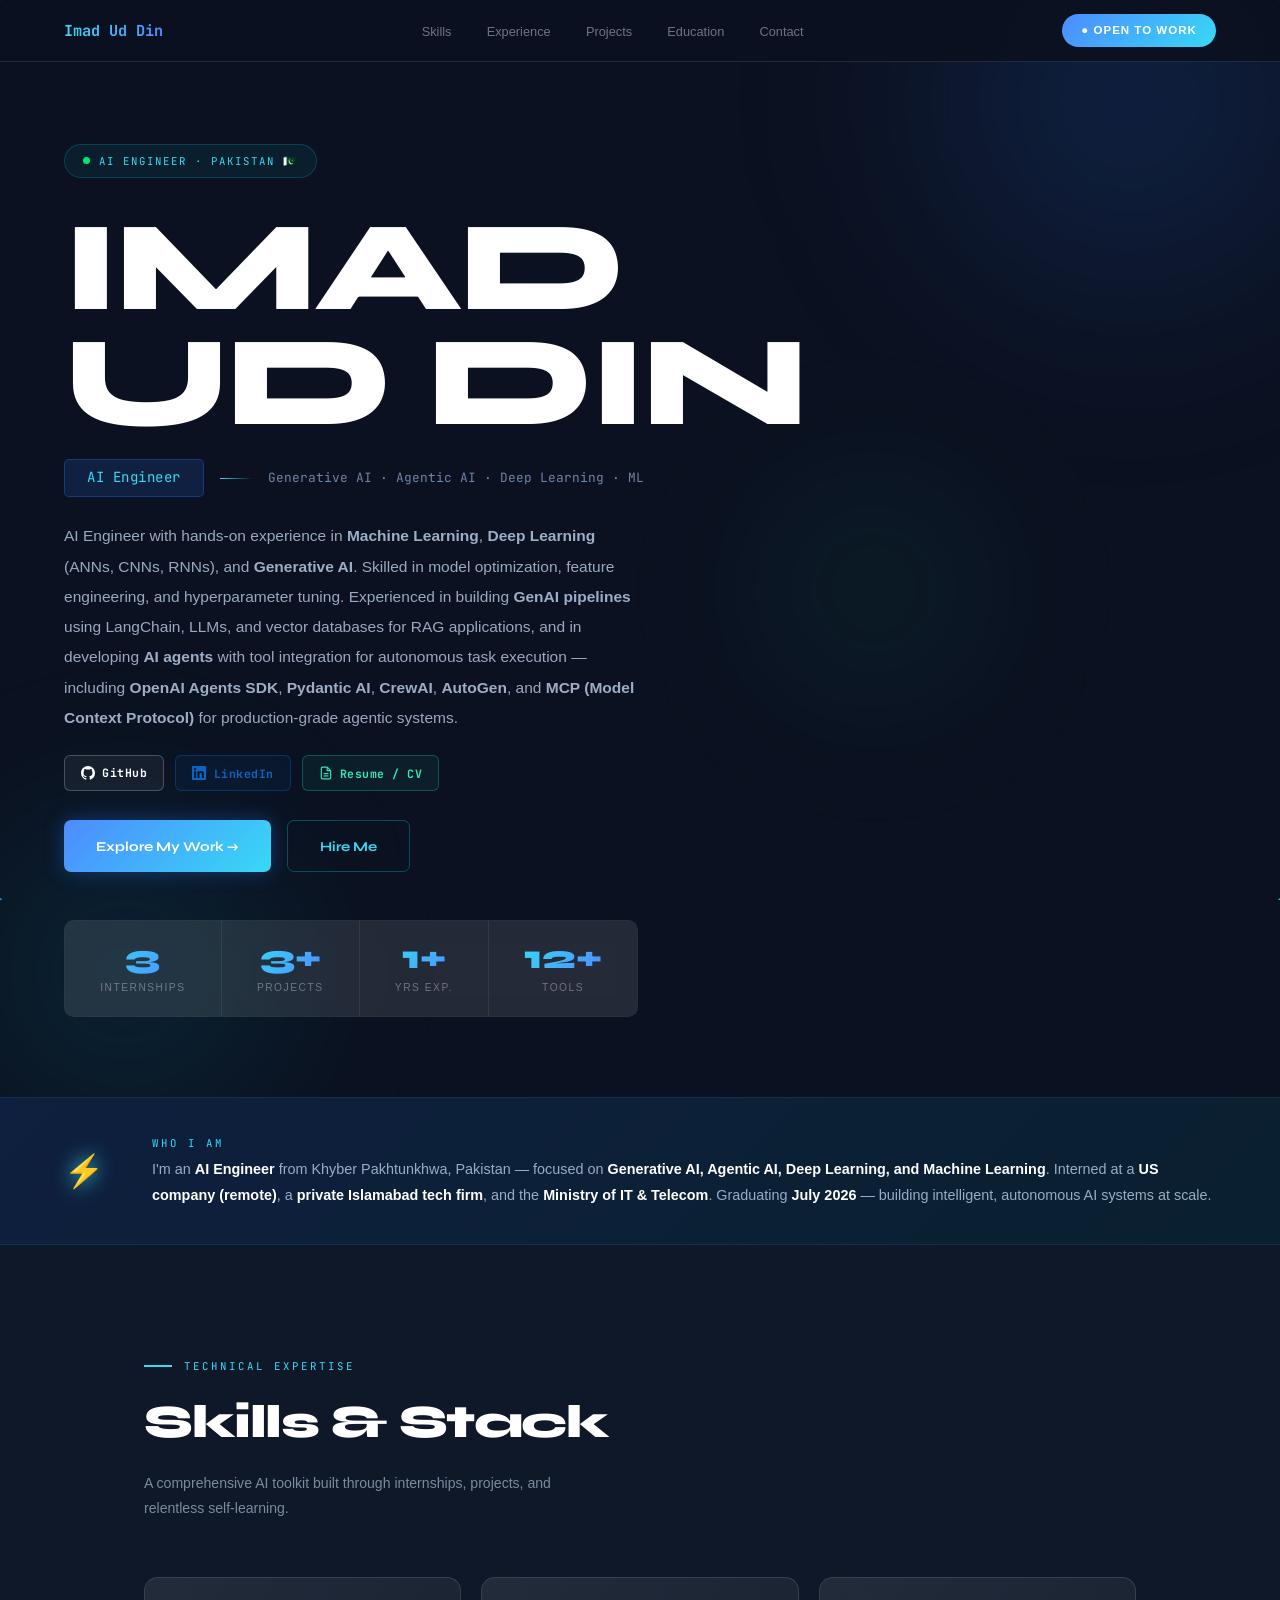
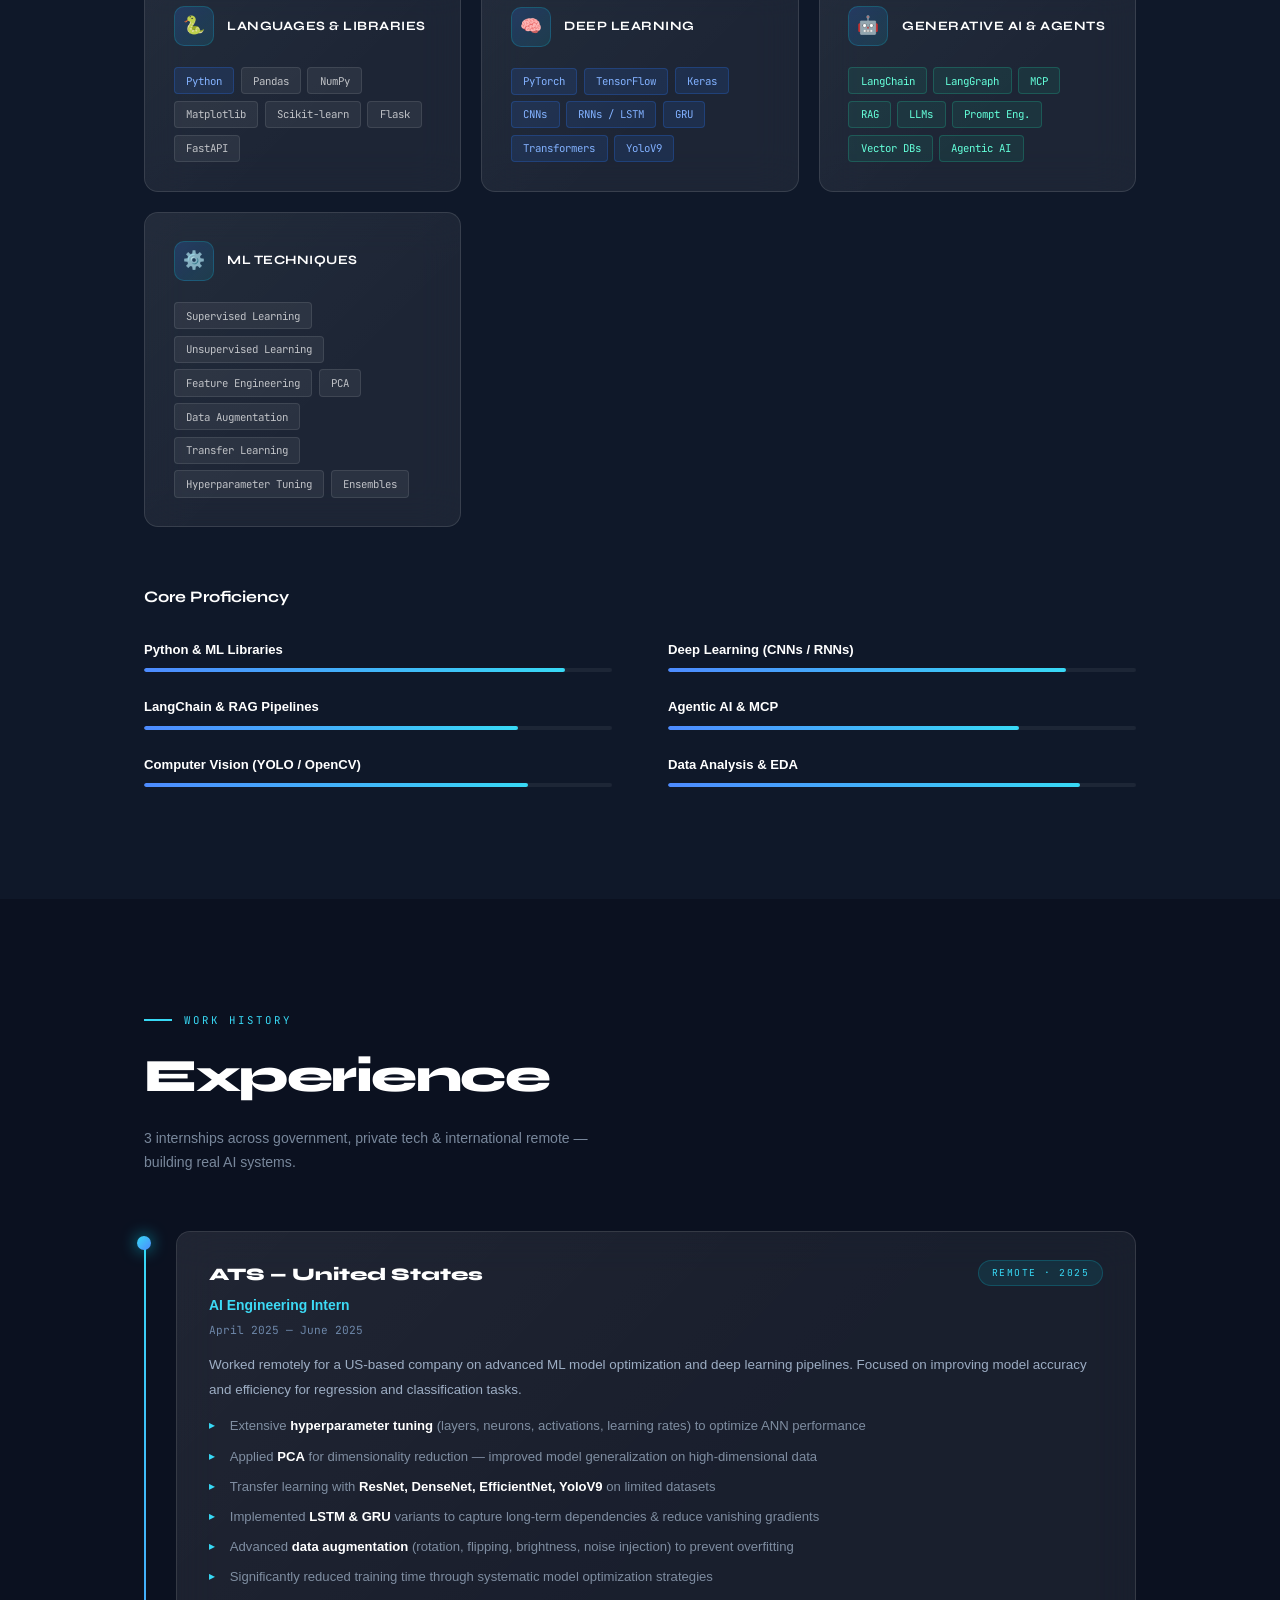
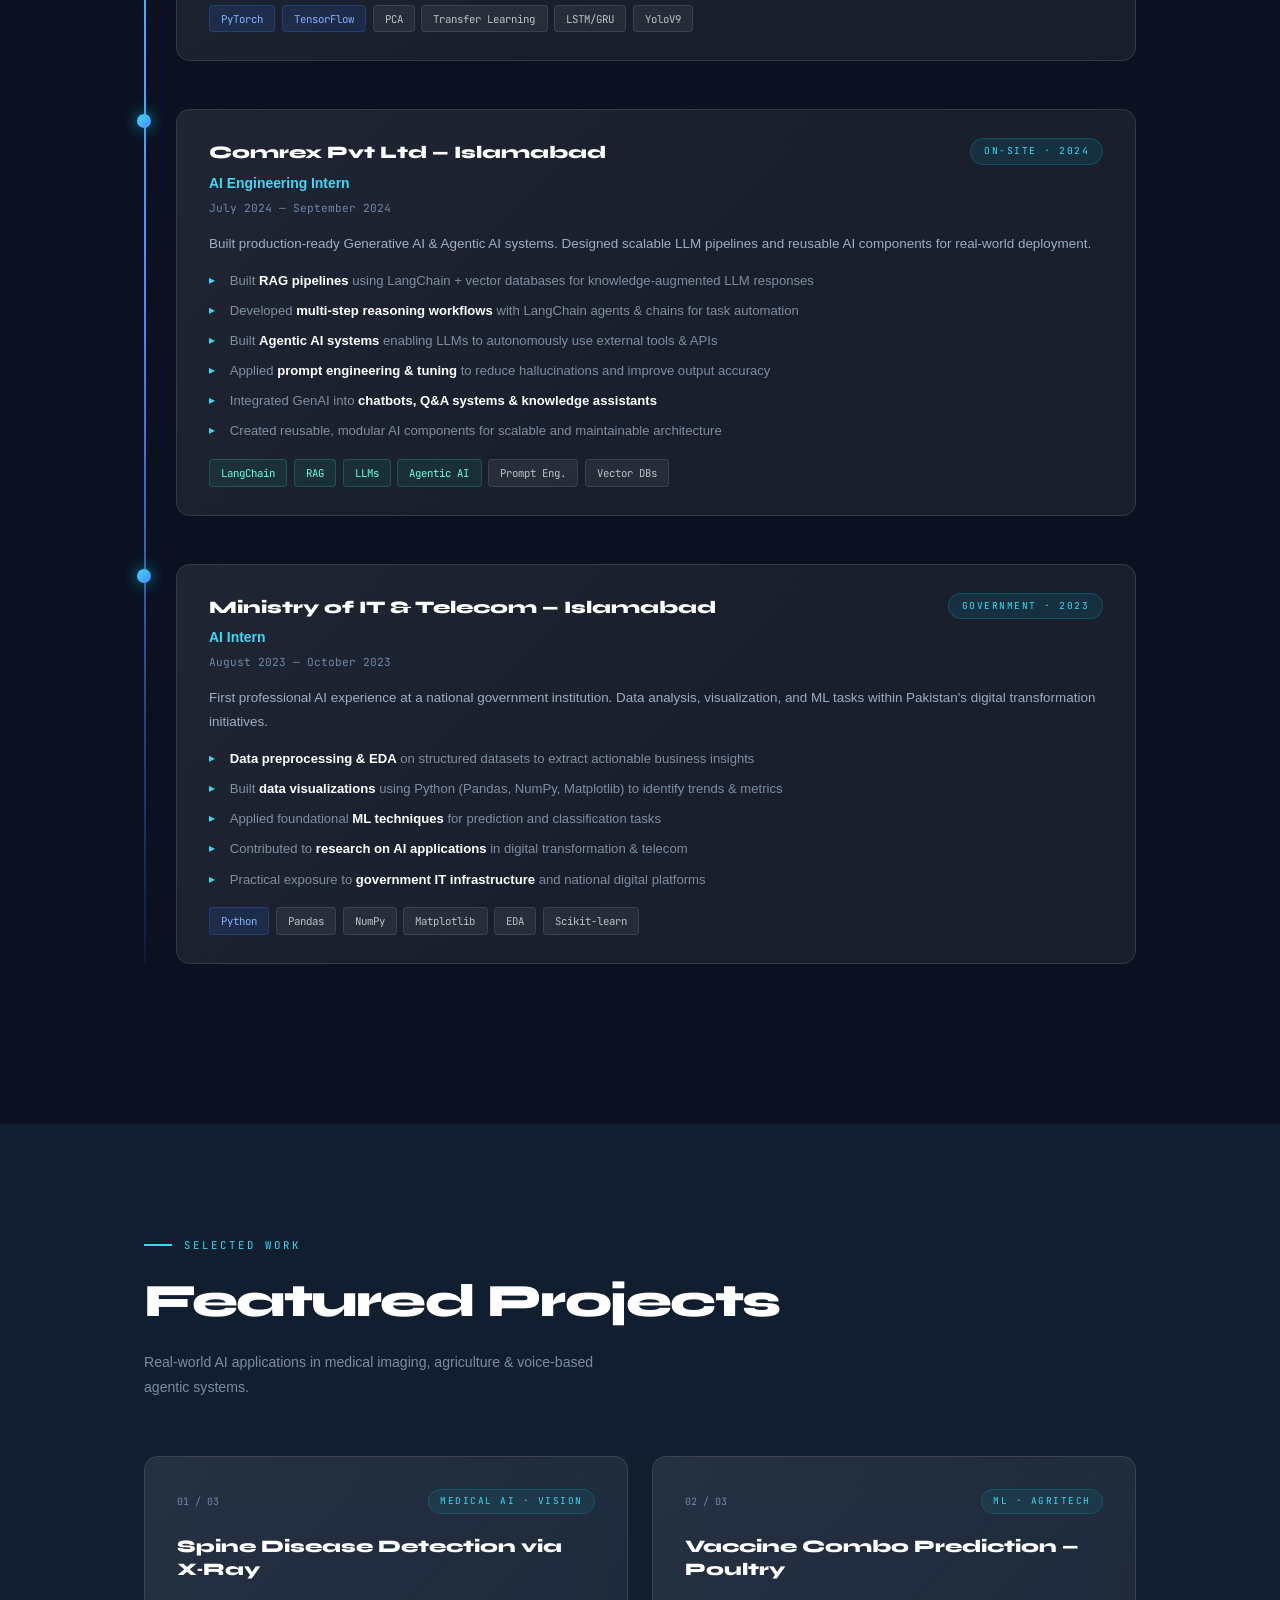
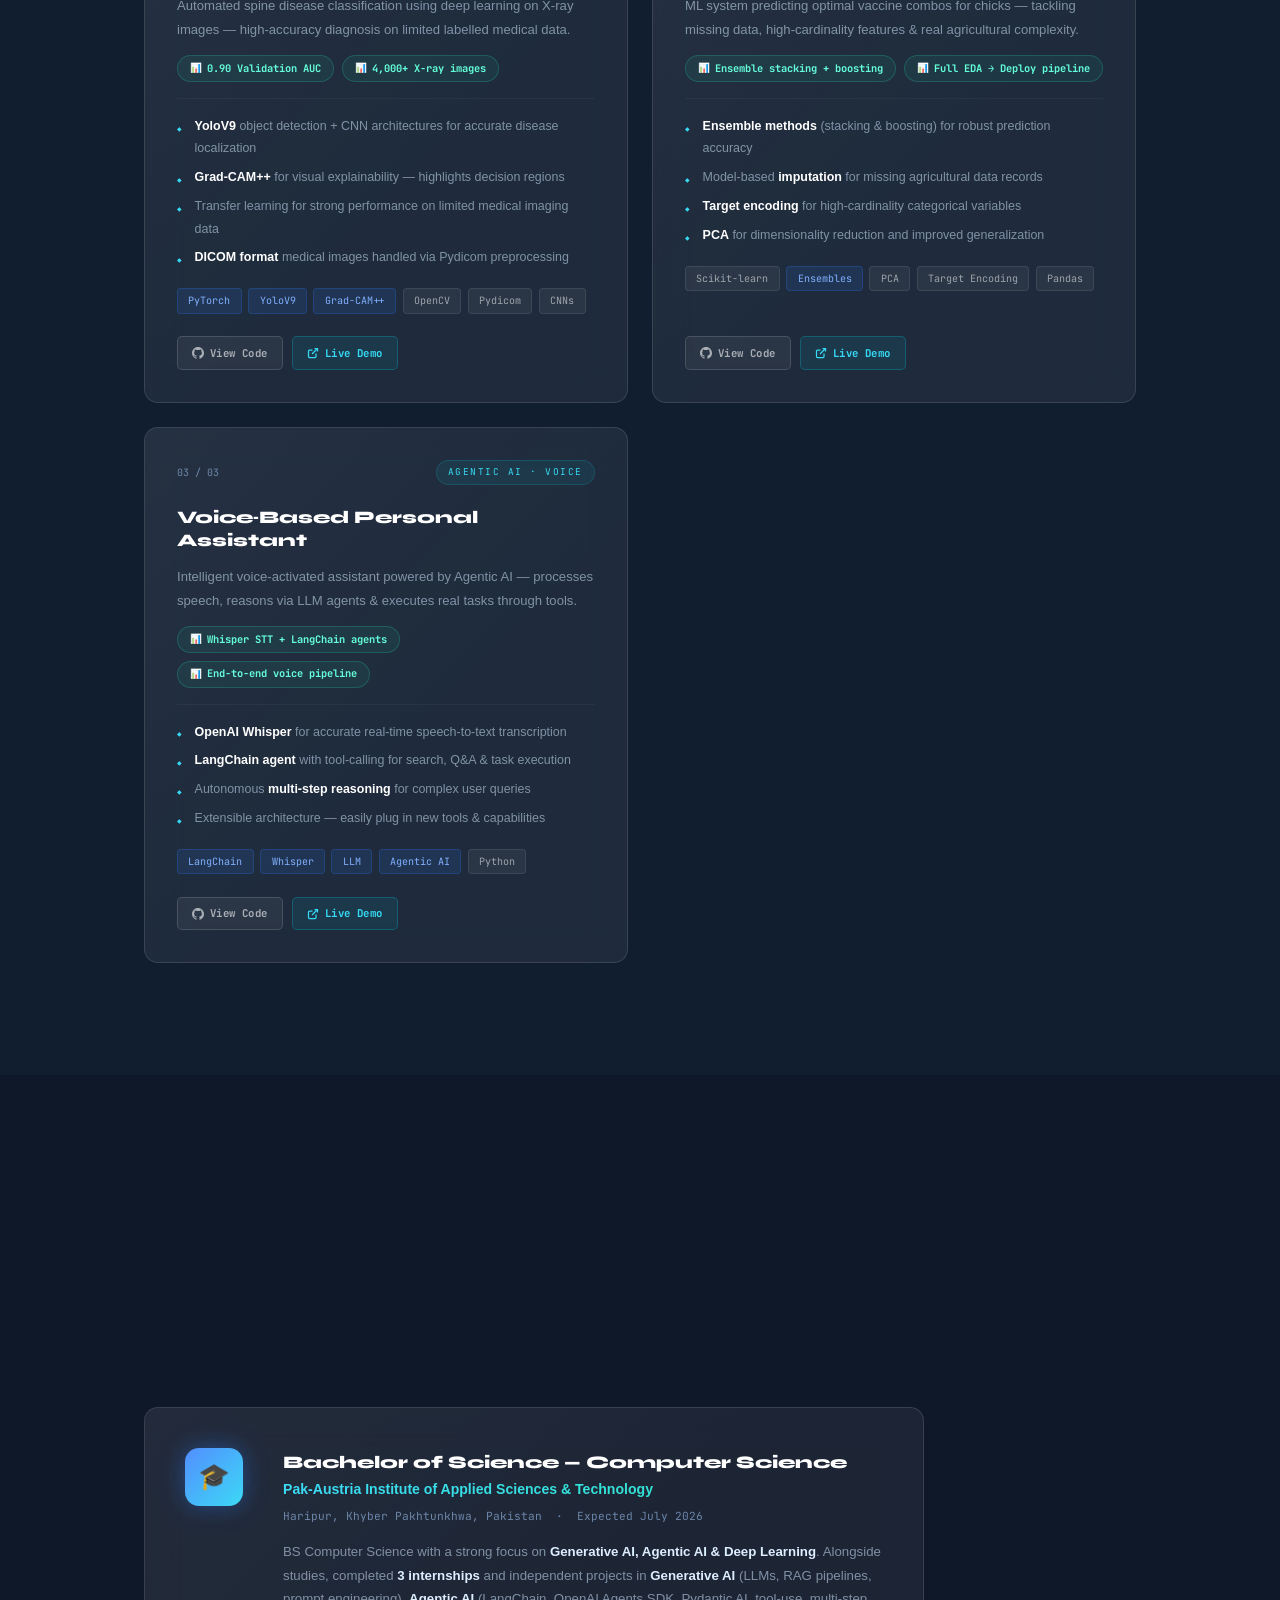
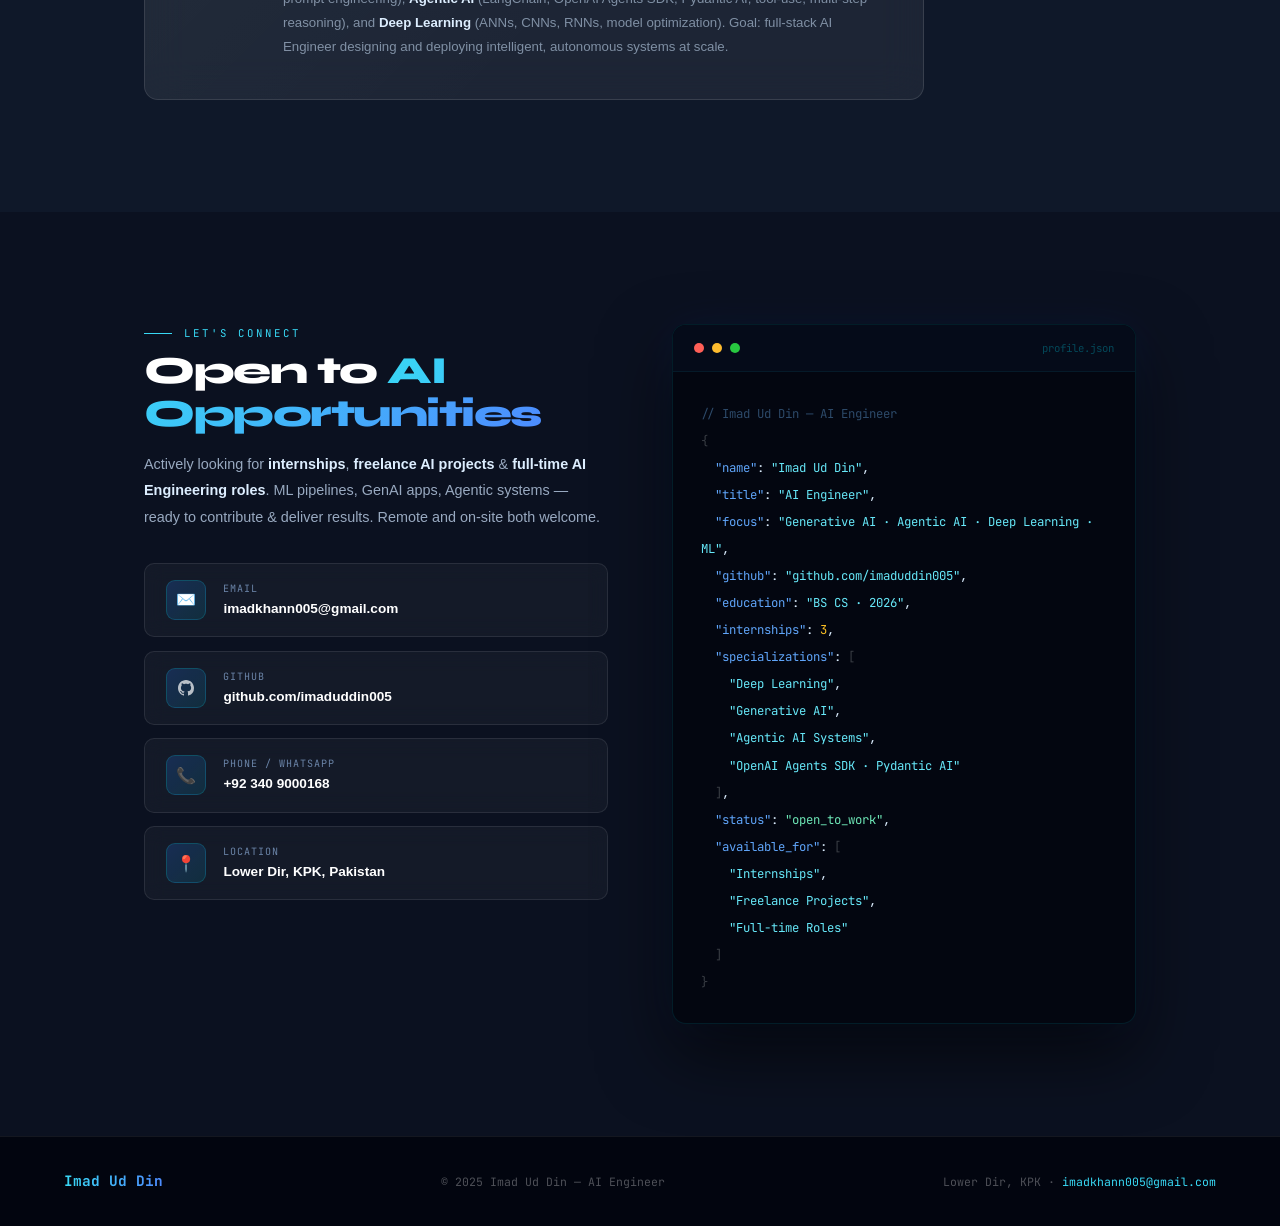
==== commit 5f1db06b: "Update index.html" ====
--- a/index.html
+++ b/index.html
@@ -69,7 +69,7 @@
 @keyframes ping{0%{box-shadow:0 0 0 0 rgba(0,230,118,.7)}70%{box-shadow:0 0 0 9px rgba(0,230,118,0)}100%{box-shadow:0 0 0 0 rgba(0,230,118,0)}}
 
 .hero-name{font-family:var(--h);font-weight:800;font-size:clamp(3.8rem,10vw,9rem);line-height:.9;letter-spacing:-3px;color:#fff;animation:fadeSlide .8s .1s ease both}
-.hero-name .shine{background:linear-gradient(135deg,var(--cyan) 0%,var(--blue) 40%,var(--teal) 80%);-webkit-background-clip:text;-webkit-text-fill-color:transparent;background-size:300%;animation:gradMove 5s linear infinite}
+.hero-name .shine{color:#ffffff;-webkit-text-fill-color:#ffffff;background:none}
 @keyframes gradMove{0%{background-position:0%}100%{background-position:300%}}
 
 .title-row{margin-top:1.2rem;display:flex;align-items:center;gap:1rem;animation:fadeSlide .8s .18s ease both;flex-wrap:wrap}
@@ -302,7 +302,7 @@
         <svg width="14" height="14" viewBox="0 0 24 24" fill="currentColor"><path d="M12 0C5.37 0 0 5.37 0 12c0 5.31 3.435 9.795 8.205 11.385.6.105.825-.255.825-.57 0-.285-.015-1.23-.015-2.235-3.015.555-3.795-.735-4.035-1.41-.135-.345-.72-1.41-1.23-1.695-.42-.225-1.02-.78-.015-.795.945-.015 1.62.87 1.845 1.23 1.08 1.815 2.805 1.305 3.495.99.105-.78.42-1.305.765-1.605-2.67-.3-5.46-1.335-5.46-5.925 0-1.305.465-2.385 1.23-3.225-.12-.3-.54-1.53.12-3.18 0 0 1.005-.315 3.3 1.23.96-.27 1.98-.405 3-.405s2.04.135 3 .405c2.295-1.56 3.3-1.23 3.3-1.23.66 1.65.24 2.88.12 3.18.765.84 1.23 1.905 1.23 3.225 0 4.605-2.805 5.625-5.475 5.925.435.375.81 1.095.81 2.22 0 1.605-.015 2.895-.015 3.3 0 .315.225.69.825.57A12.02 12.02 0 0024 12c0-6.63-5.37-12-12-12z"/></svg>
         GitHub
       </a>
-      <a href="http://linkedin.com/in/imad-ud-din-2463a6318" target="_blank" class="hl hl-li">
+      <a href="https://www.linkedin.com/in/imad-u-2463a6318" target="_blank" class="hl hl-li">
         <svg width="14" height="14" viewBox="0 0 24 24" fill="currentColor"><path d="M20.447 20.452h-3.554v-5.569c0-1.328-.027-3.037-1.852-3.037-1.853 0-2.136 1.445-2.136 2.939v5.667H9.351V9h3.414v1.561h.046c.477-.9 1.637-1.85 3.37-1.85 3.601 0 4.267 2.37 4.267 5.455v6.286zM5.337 7.433a2.062 2.062 0 01-2.063-2.065 2.064 2.064 0 112.063 2.065zm1.782 13.019H3.555V9h3.564v11.452zM22.225 0H1.771C.792 0 0 .774 0 1.729v20.542C0 23.227.792 24 1.771 24h20.451C23.2 24 24 23.227 24 22.271V1.729C24 .774 23.2 0 22.222 0h.003z"/></svg>
         LinkedIn
       </a>
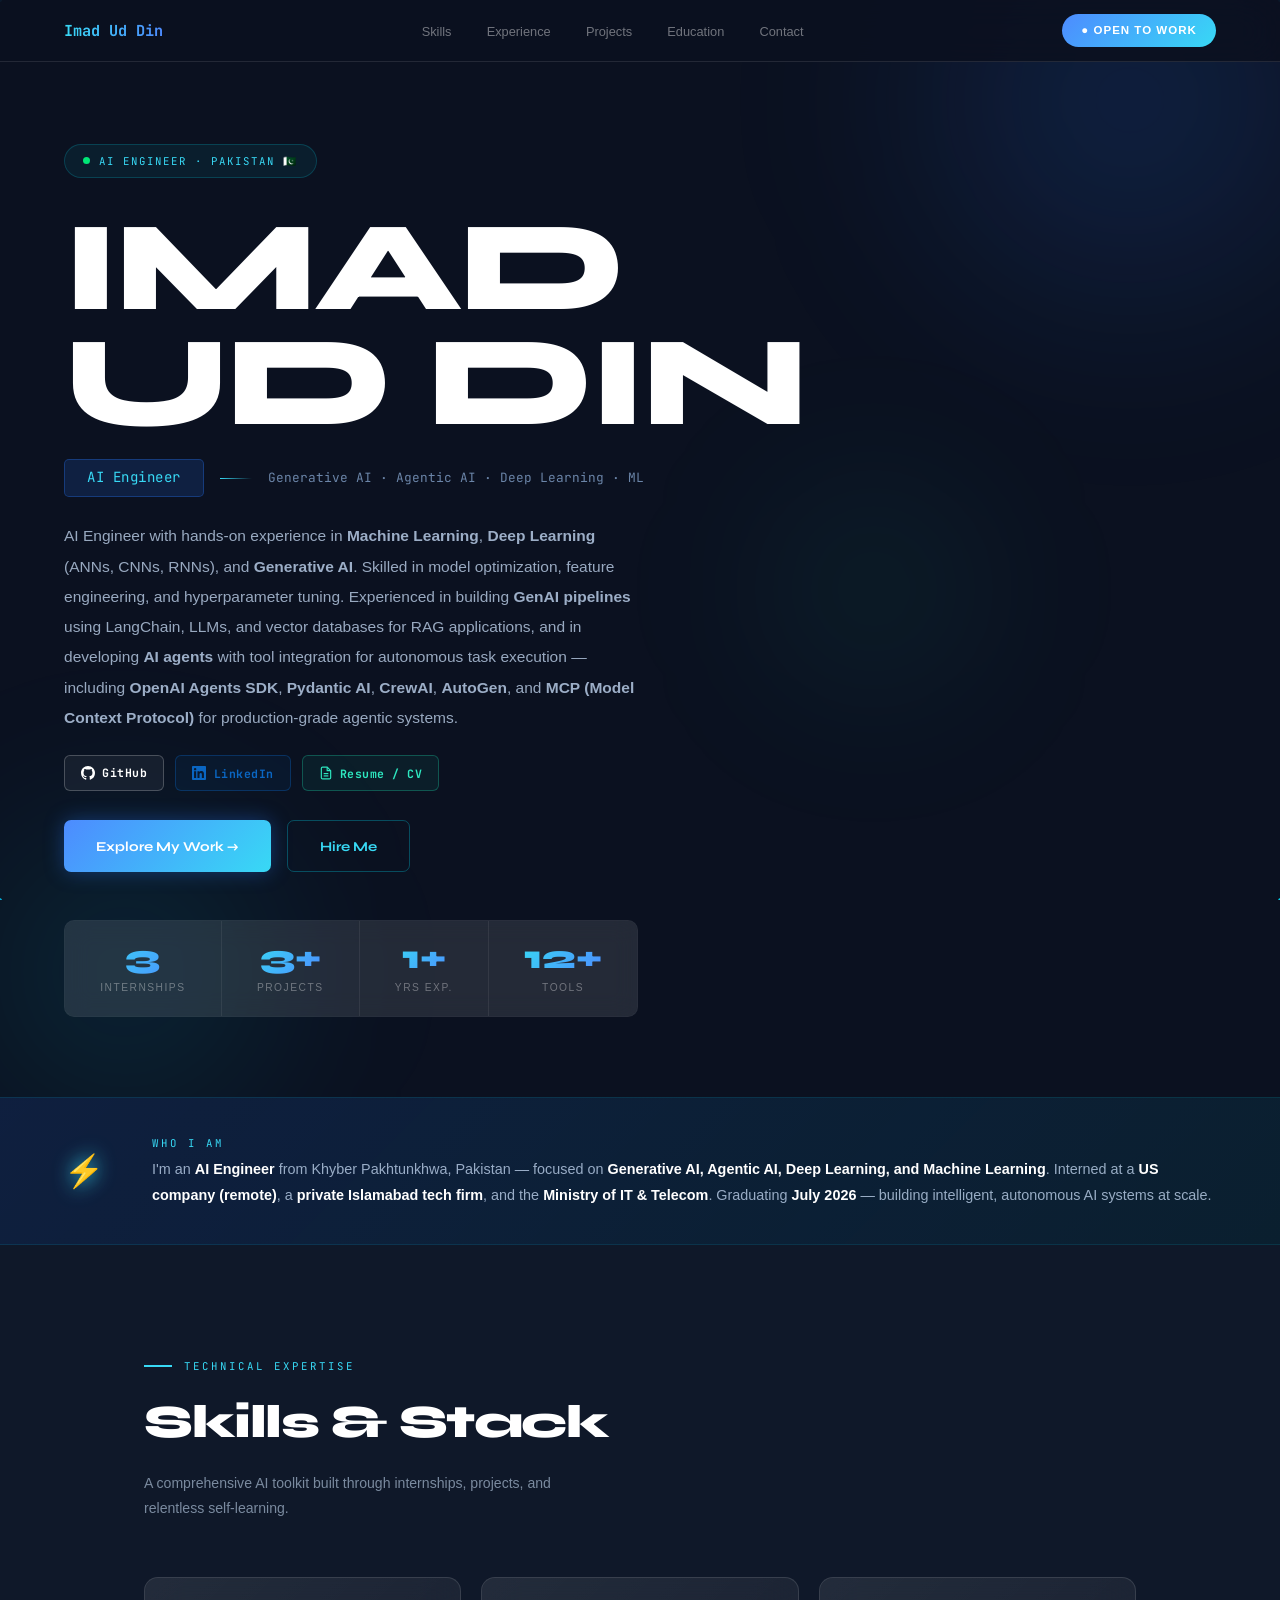
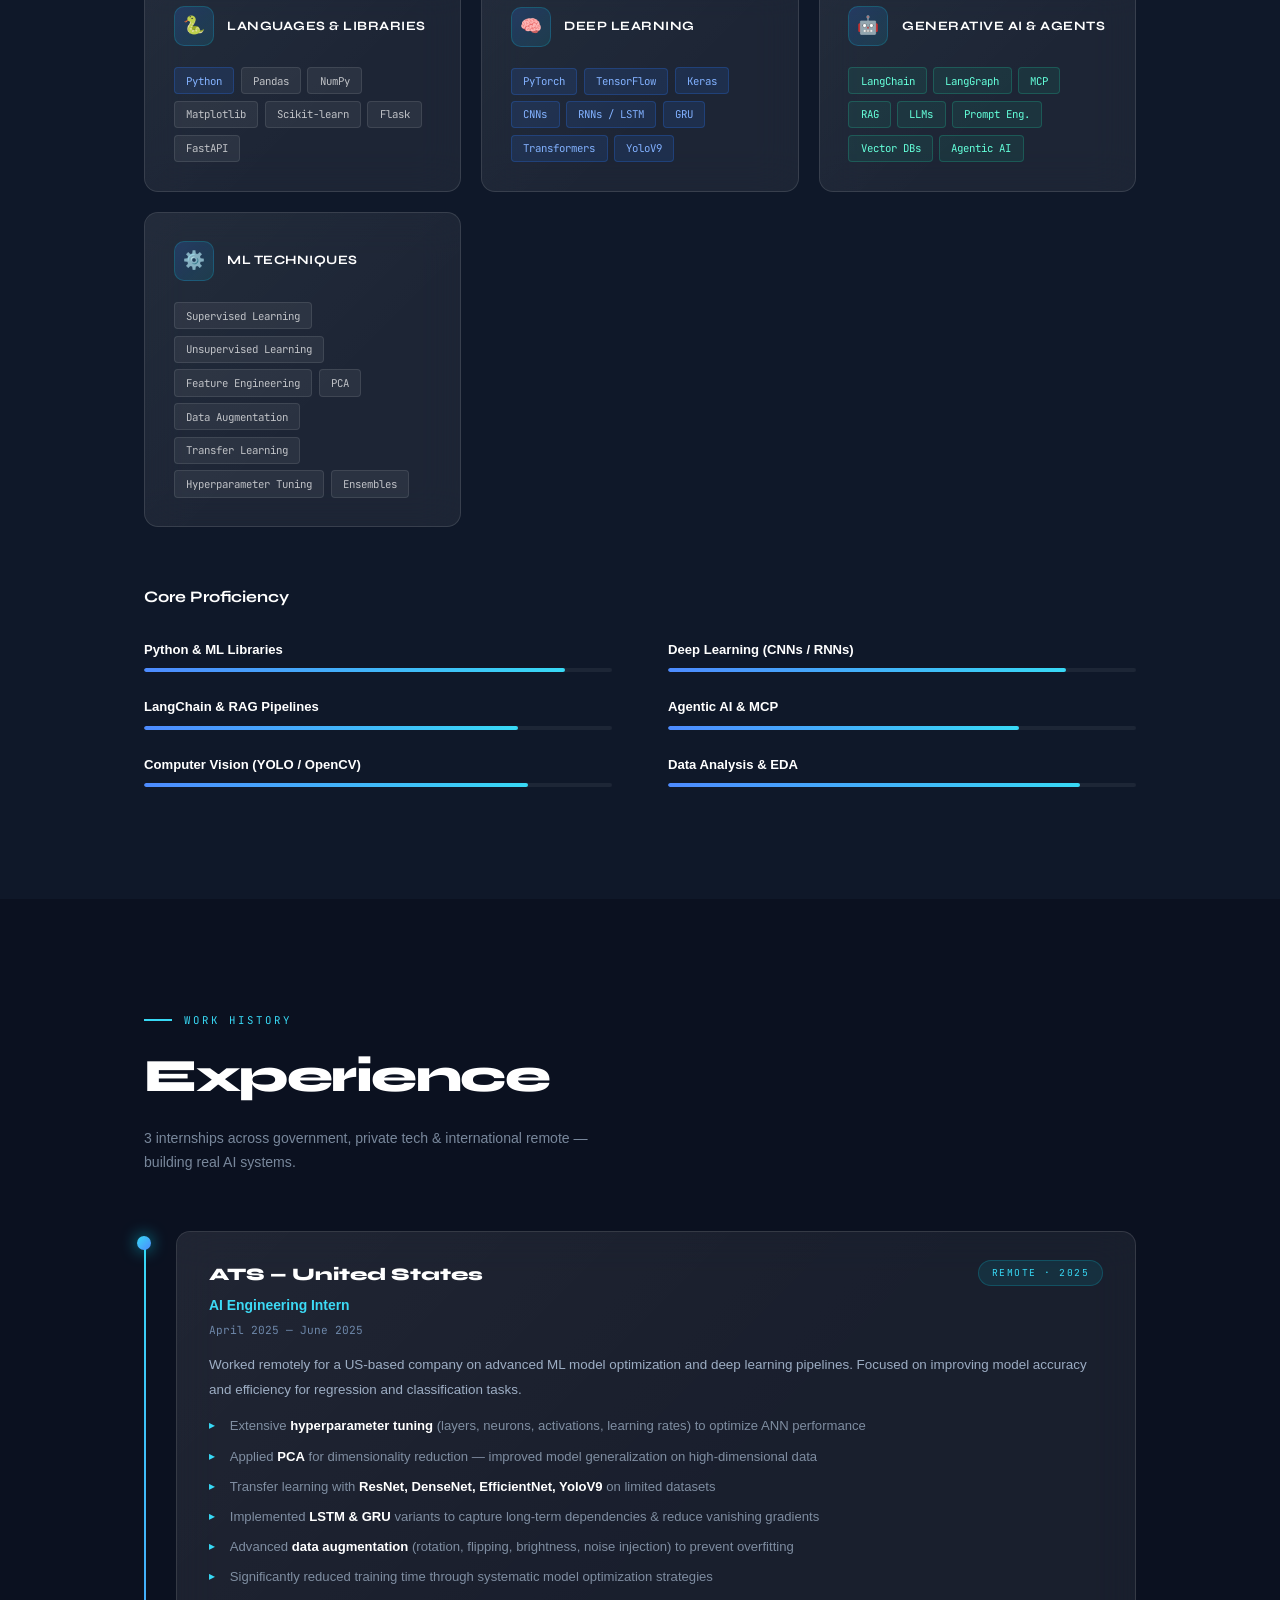
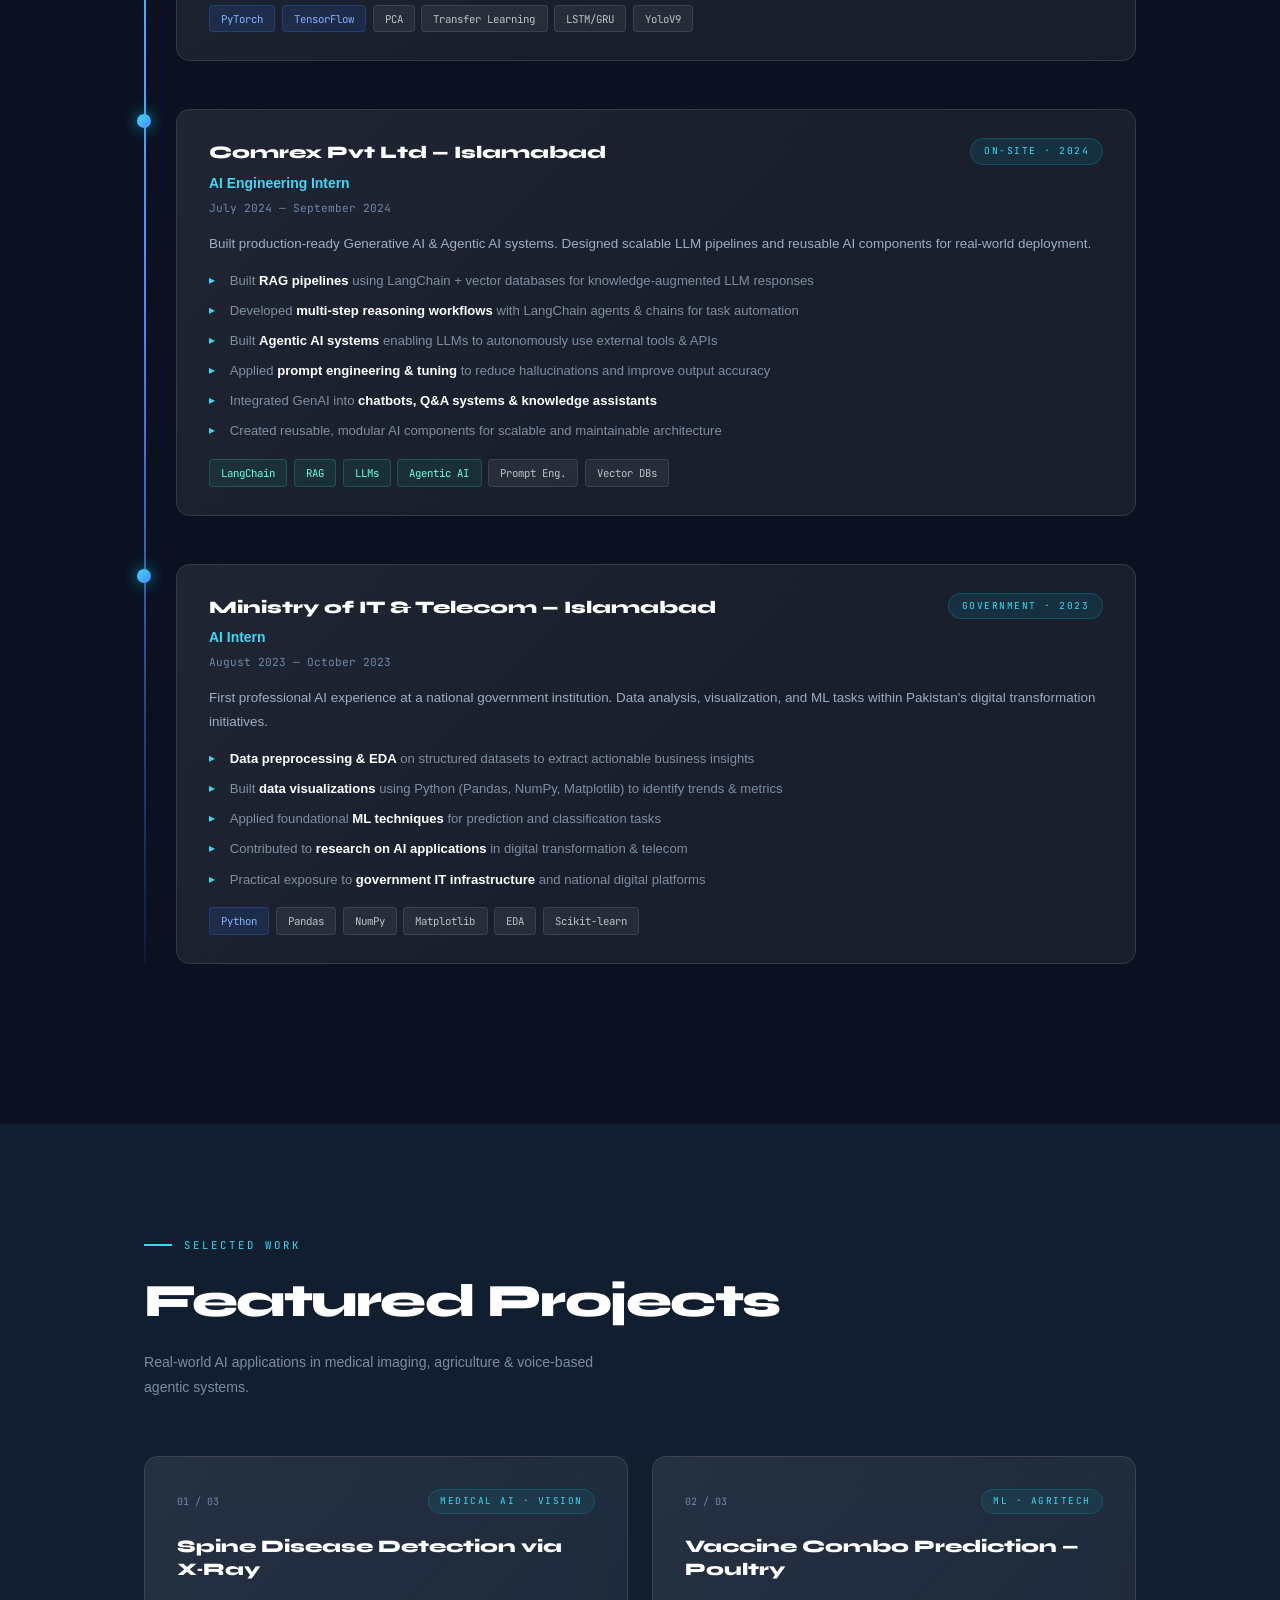
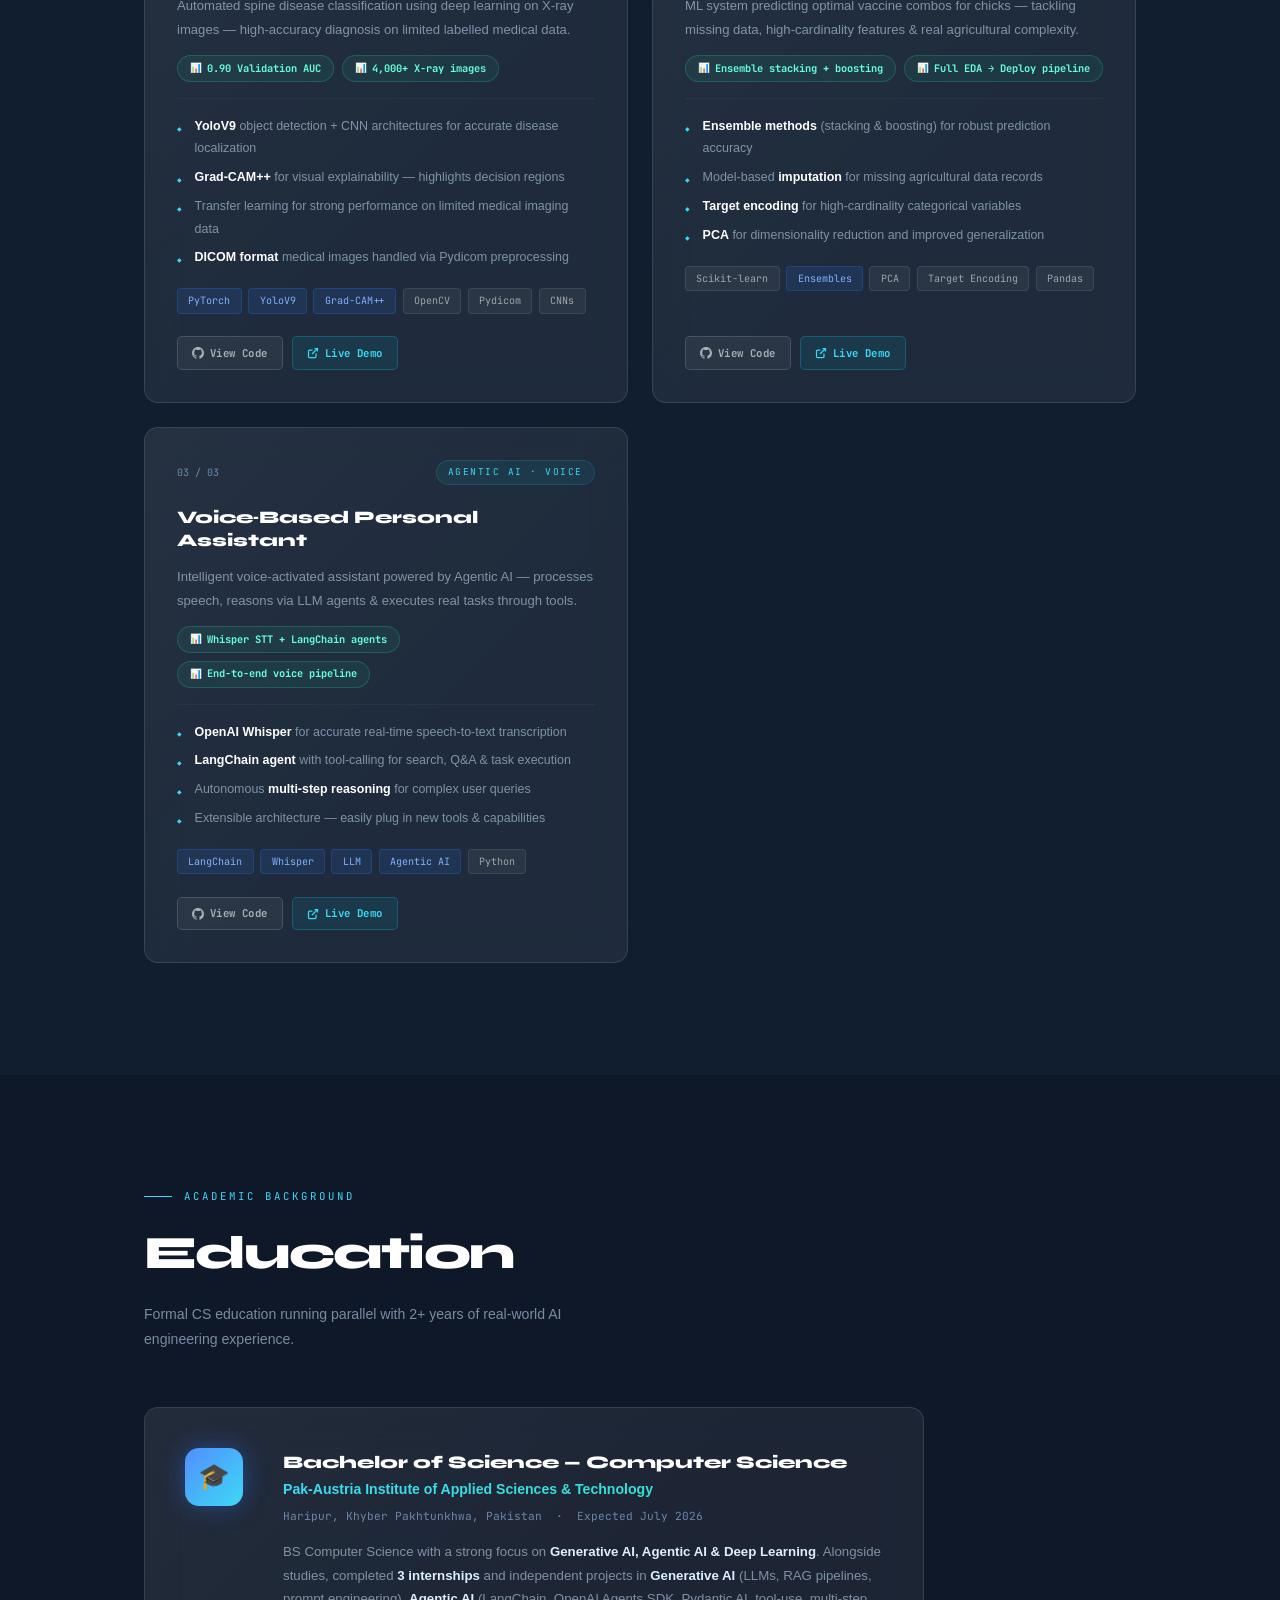
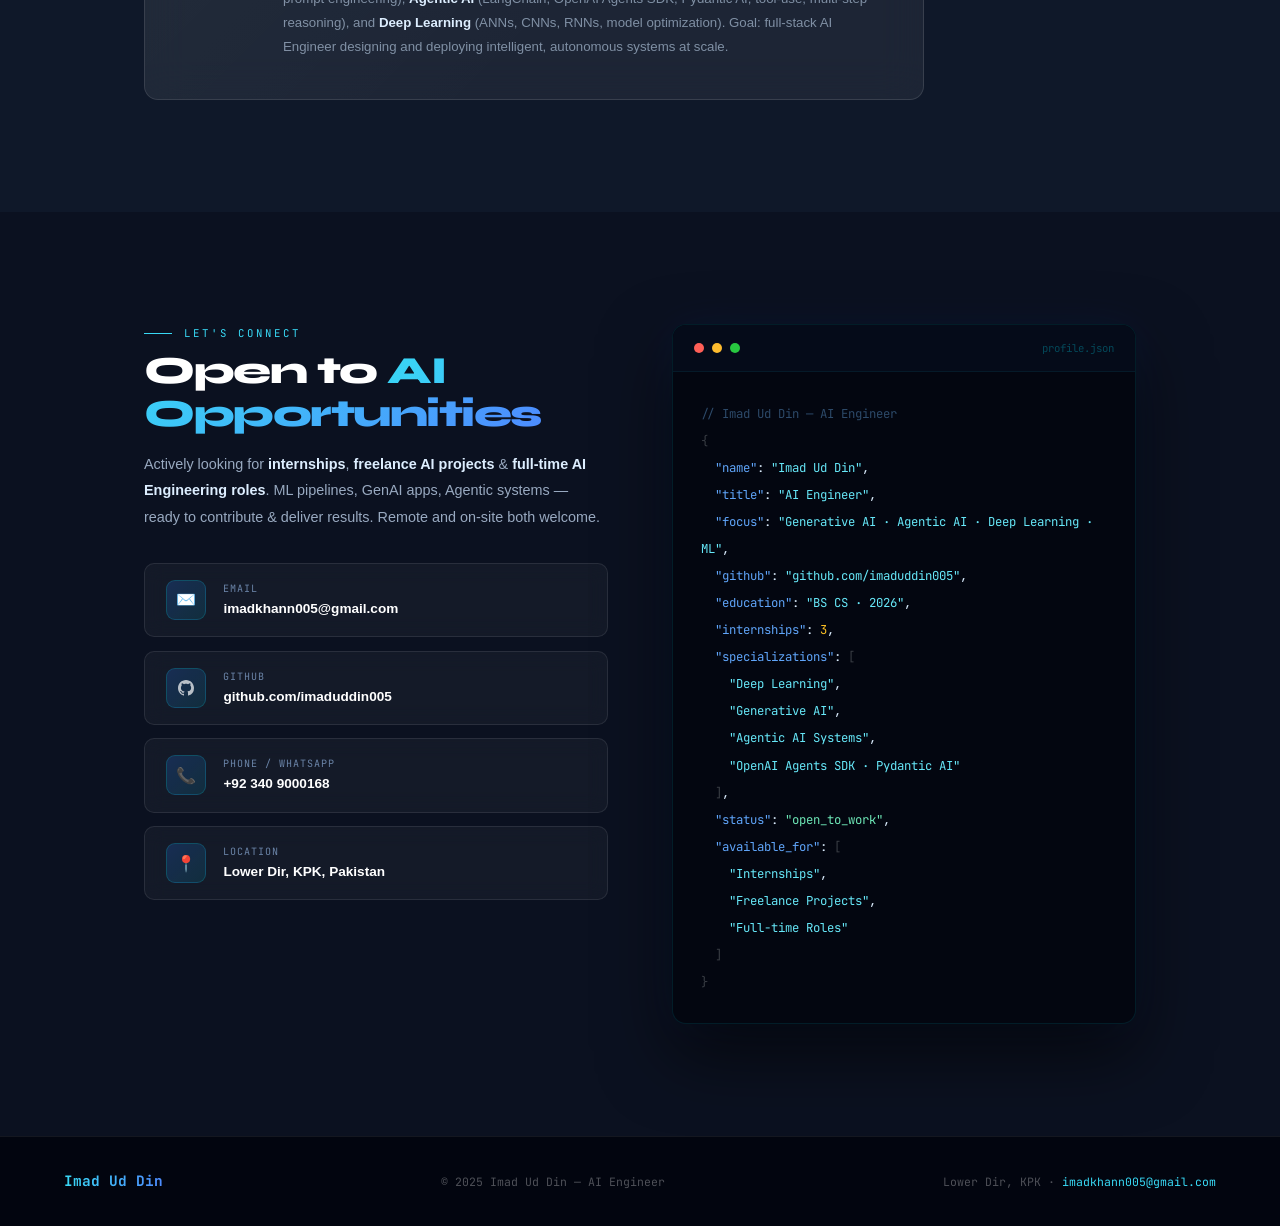
==== commit 5d9d0181: "Update index.html" ====
--- a/index.html
+++ b/index.html
@@ -306,7 +306,7 @@
         <svg width="14" height="14" viewBox="0 0 24 24" fill="currentColor"><path d="M20.447 20.452h-3.554v-5.569c0-1.328-.027-3.037-1.852-3.037-1.853 0-2.136 1.445-2.136 2.939v5.667H9.351V9h3.414v1.561h.046c.477-.9 1.637-1.85 3.37-1.85 3.601 0 4.267 2.37 4.267 5.455v6.286zM5.337 7.433a2.062 2.062 0 01-2.063-2.065 2.064 2.064 0 112.063 2.065zm1.782 13.019H3.555V9h3.564v11.452zM22.225 0H1.771C.792 0 0 .774 0 1.729v20.542C0 23.227.792 24 1.771 24h20.451C23.2 24 24 23.227 24 22.271V1.729C24 .774 23.2 0 22.222 0h.003z"/></svg>
         LinkedIn
       </a>
-      <a href="https://imaduddin005.github.io/portfolio/resume.pdf" target="_blank" class="hl hl-cv">
+   <a href="https://imaduddin005.github.io/portfolio/resume.pdf" target="_blank" class="hl hl-cv">
         <svg width="14" height="14" viewBox="0 0 24 24" fill="none" stroke="currentColor" stroke-width="2"><path d="M14 2H6a2 2 0 00-2 2v16a2 2 0 002 2h12a2 2 0 002-2V8z"/><polyline points="14 2 14 8 20 8"/><line x1="16" y1="13" x2="8" y2="13"/><line x1="16" y1="17" x2="8" y2="17"/></svg>
         Resume / CV
       </a>
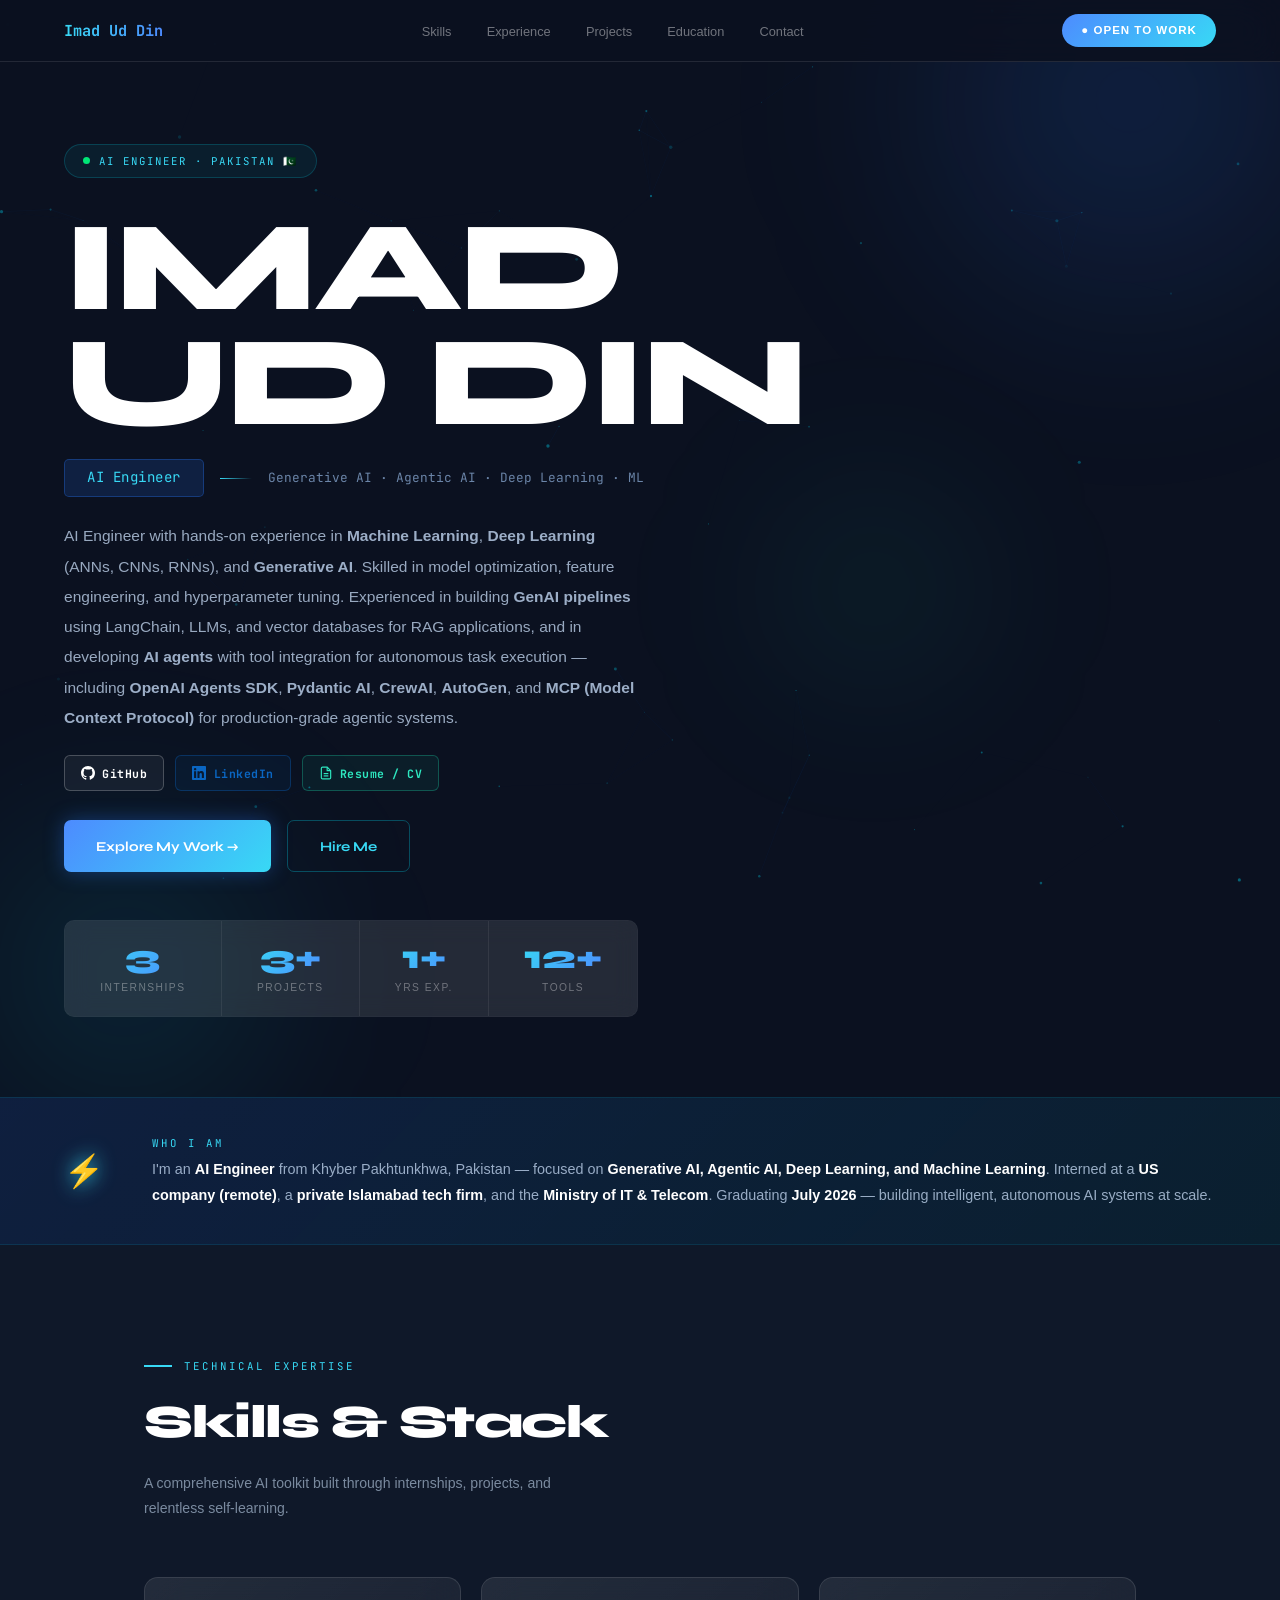
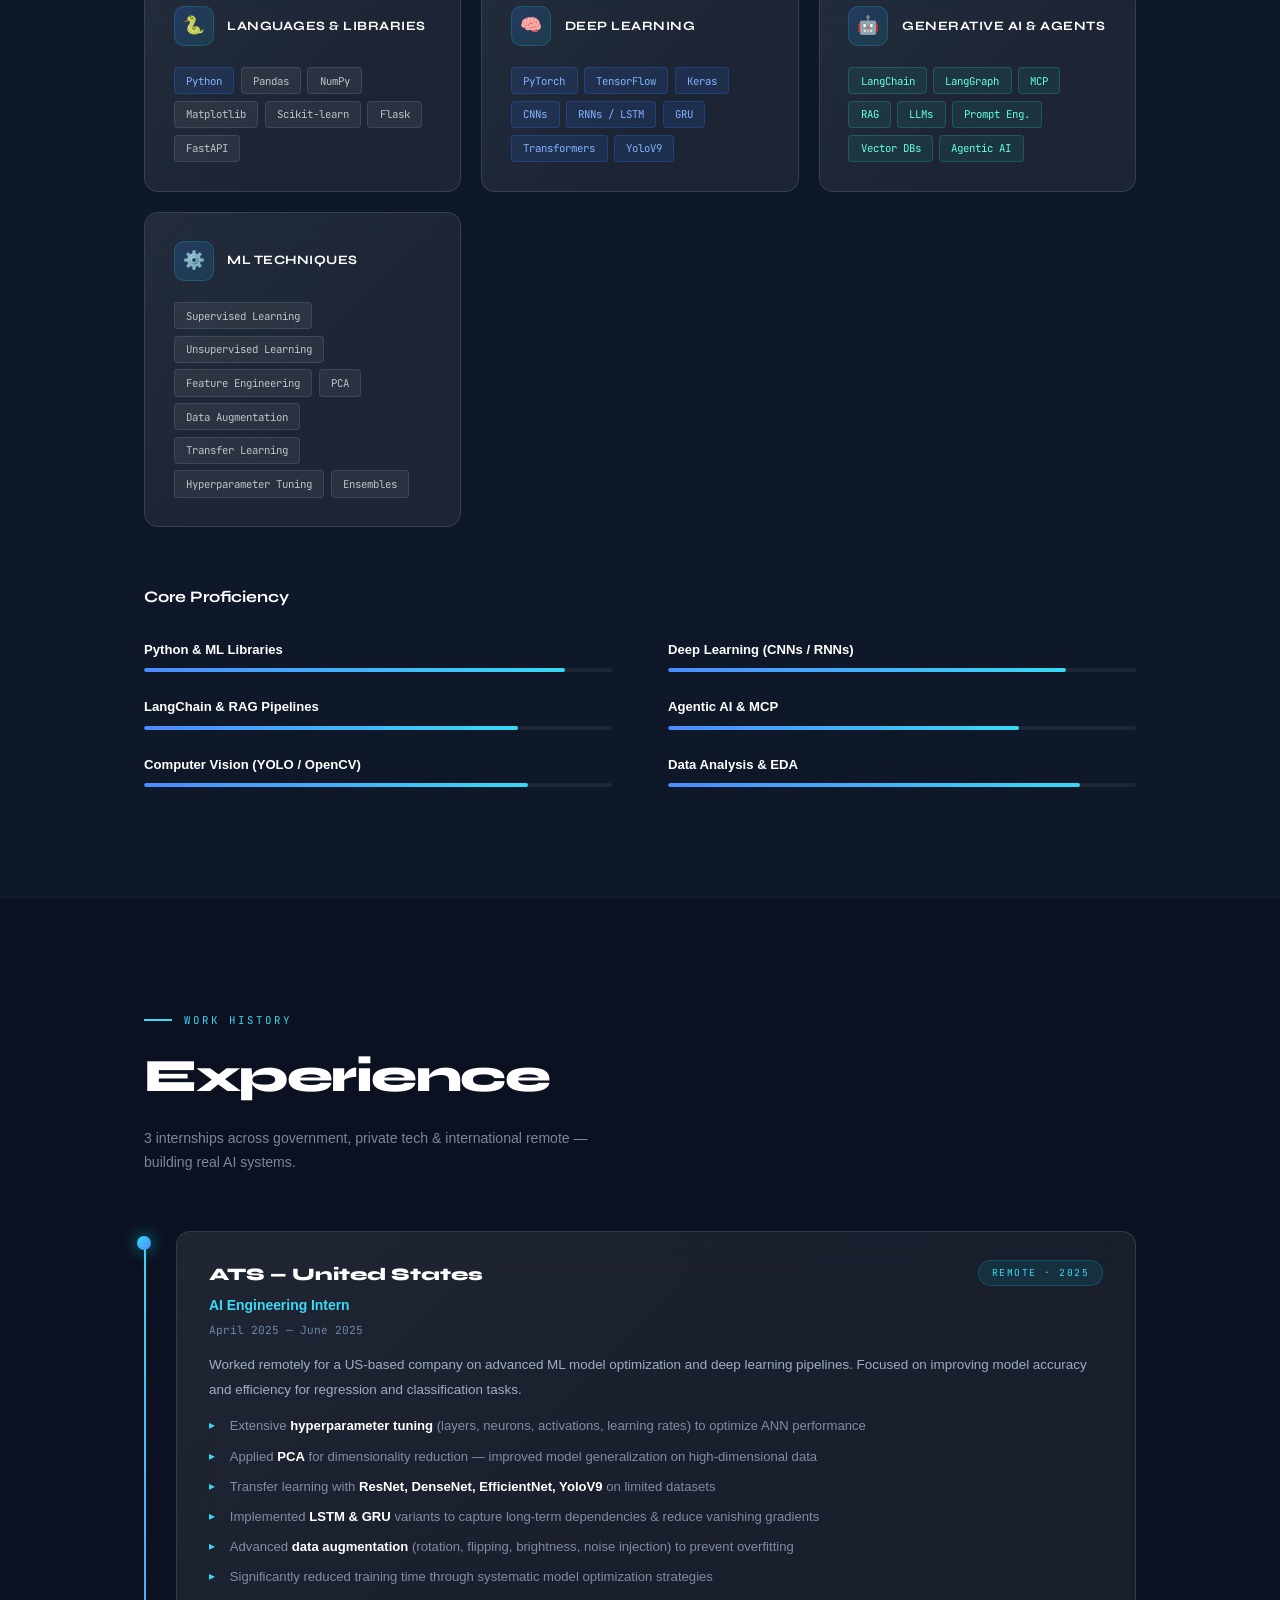
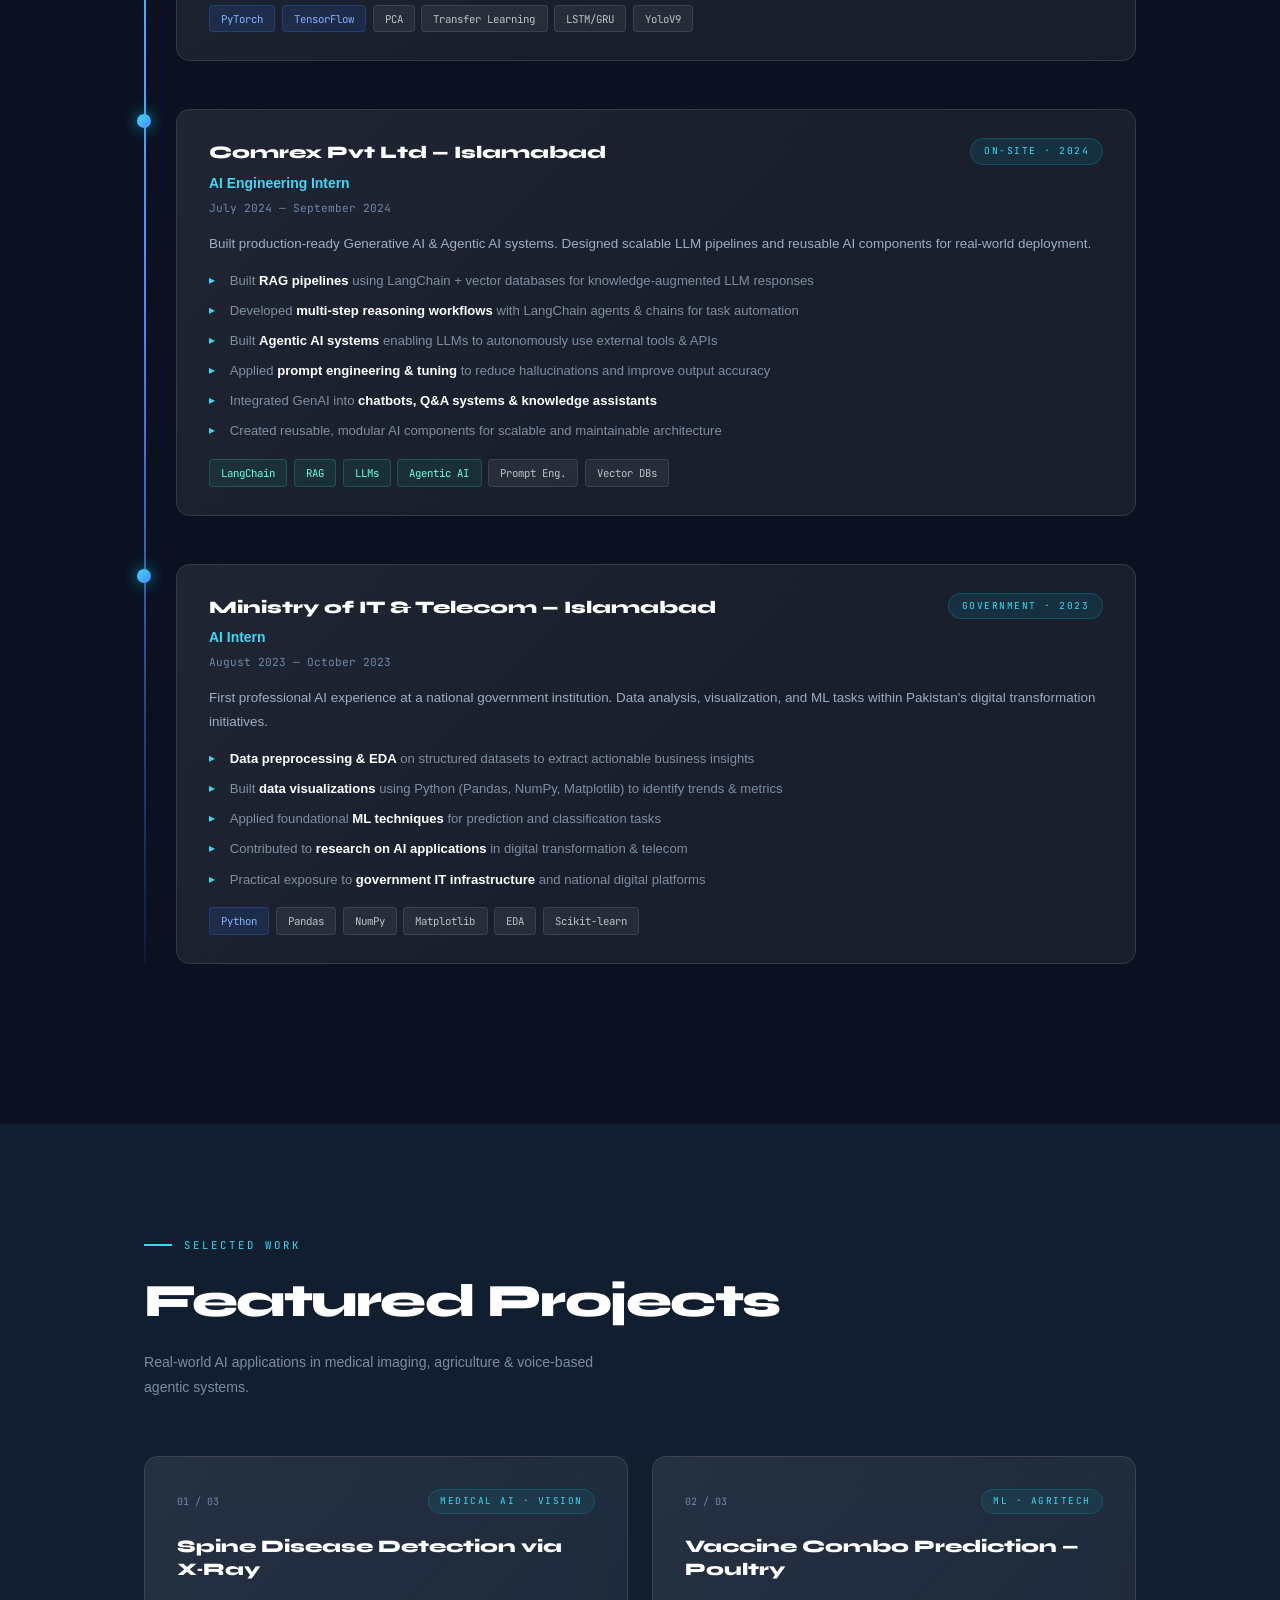
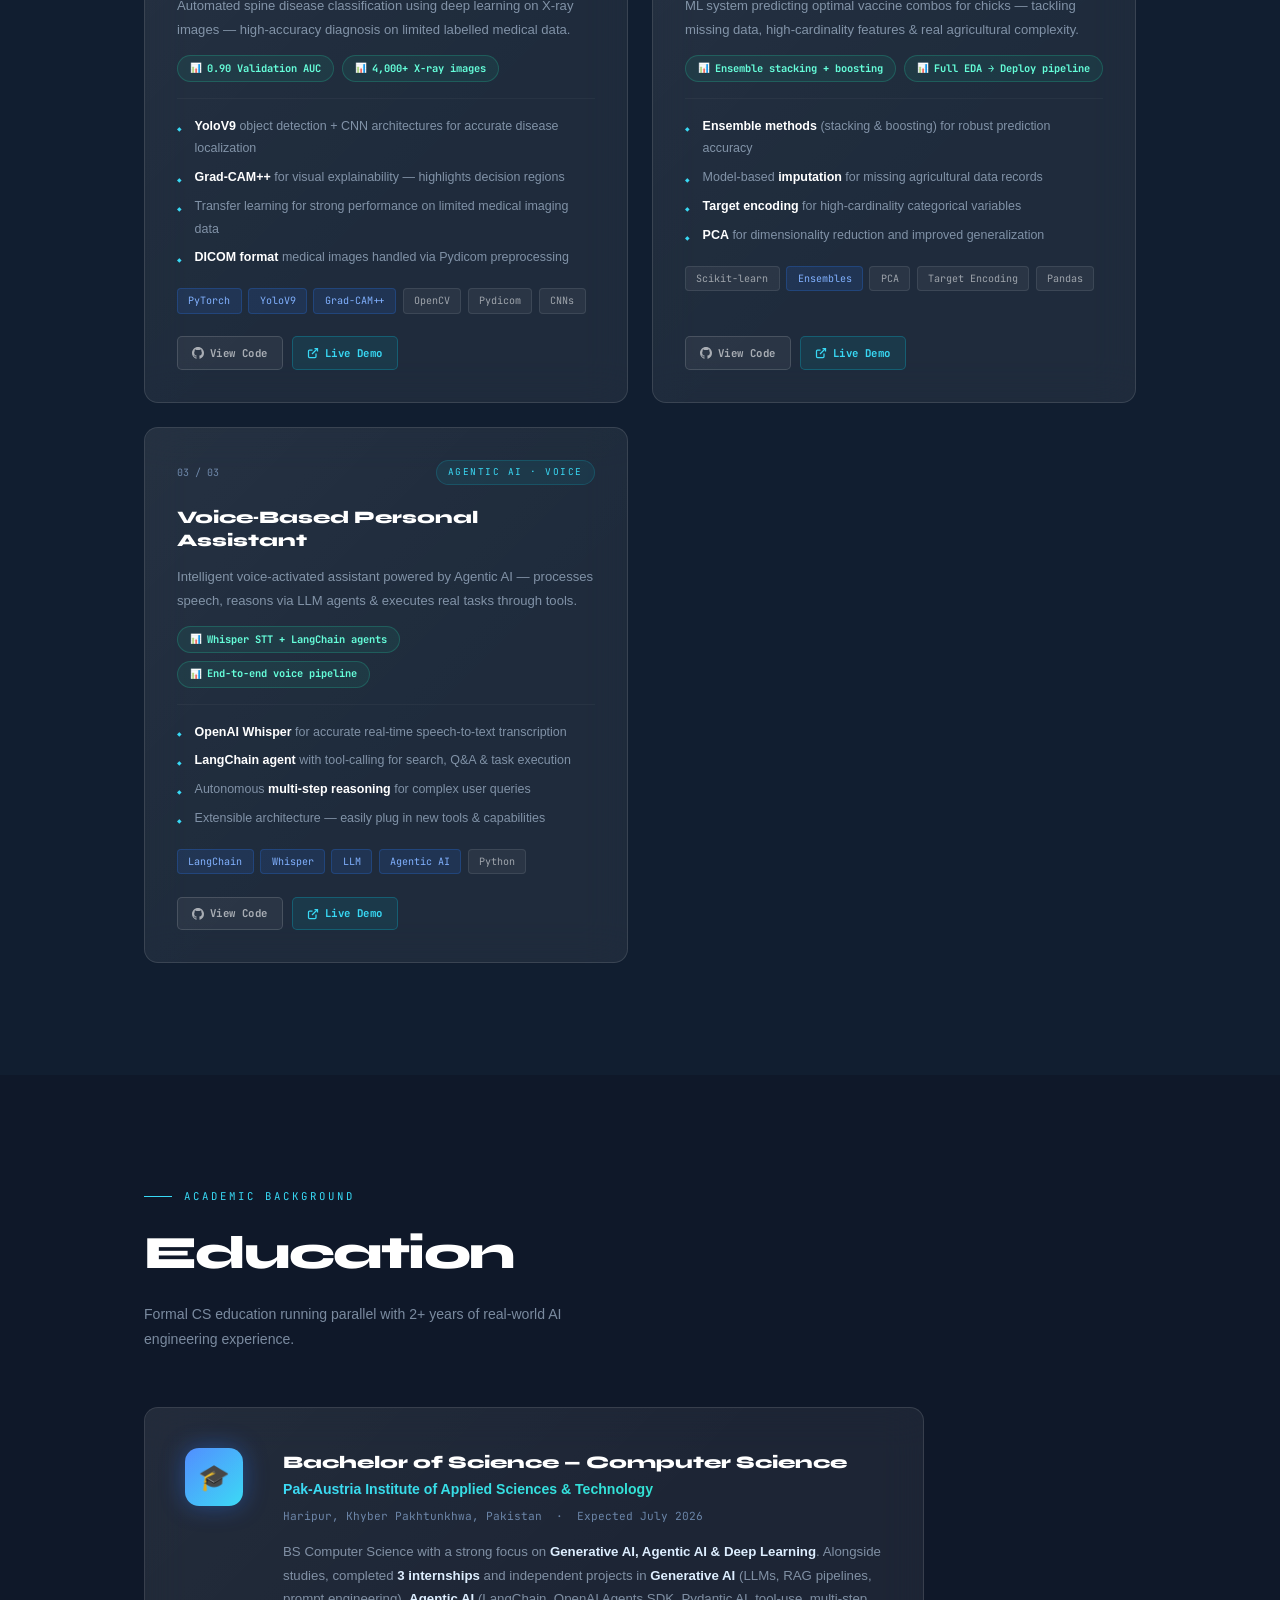
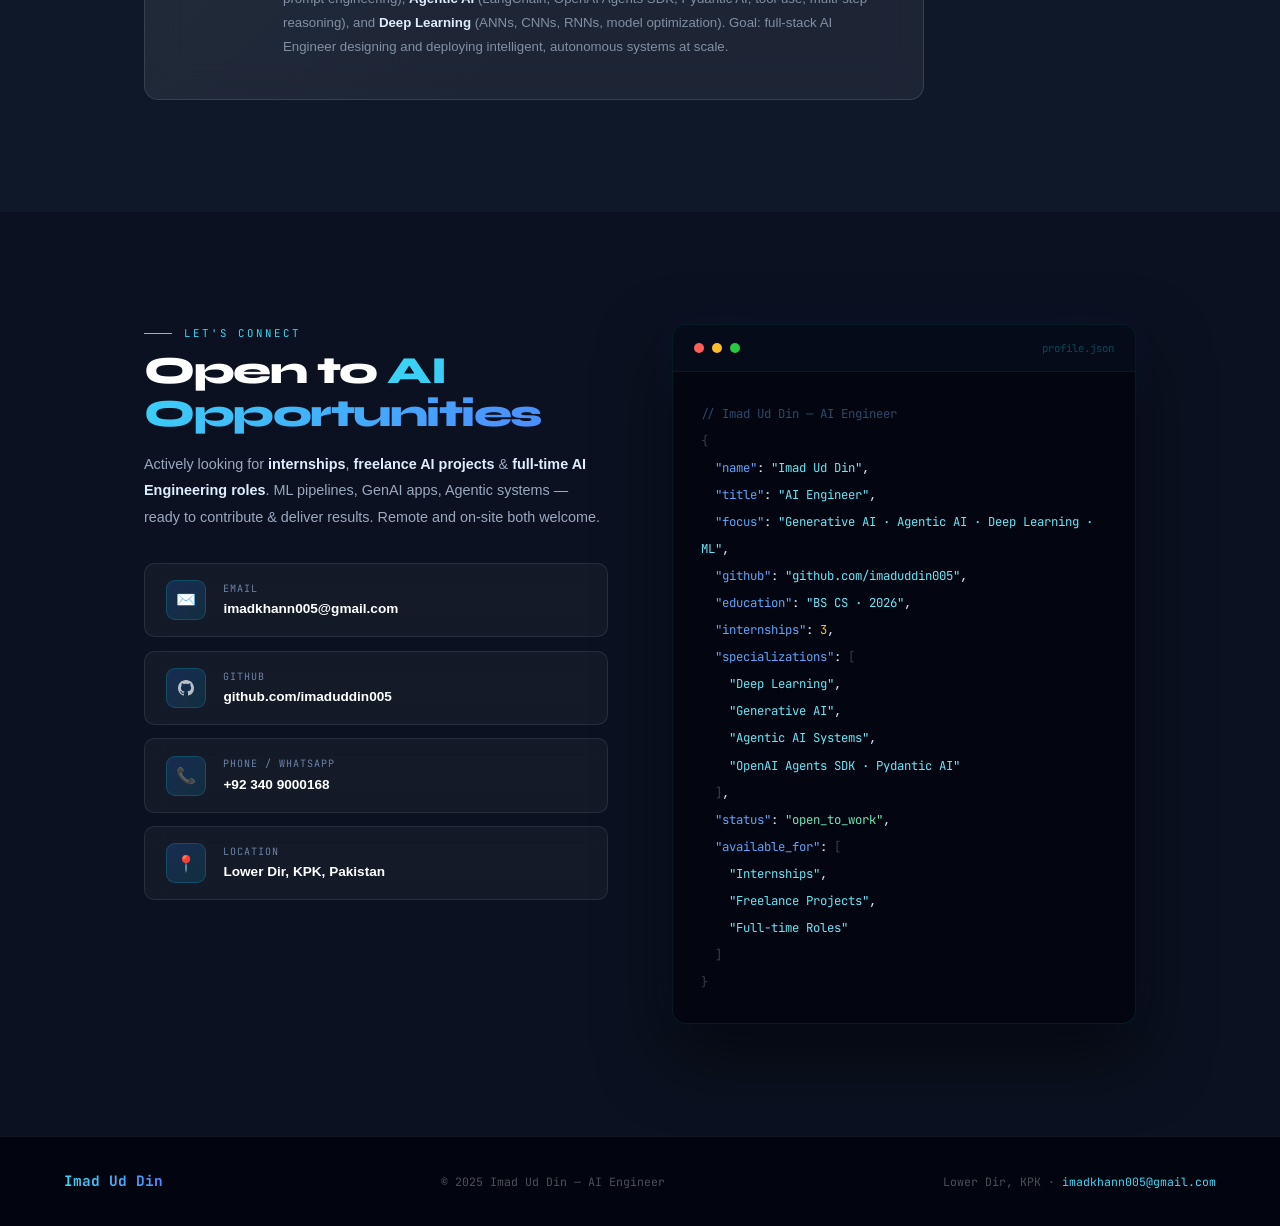
==== commit f79a2494: "Update index.html" ====
--- a/index.html
+++ b/index.html
@@ -306,7 +306,7 @@
         <svg width="14" height="14" viewBox="0 0 24 24" fill="currentColor"><path d="M20.447 20.452h-3.554v-5.569c0-1.328-.027-3.037-1.852-3.037-1.853 0-2.136 1.445-2.136 2.939v5.667H9.351V9h3.414v1.561h.046c.477-.9 1.637-1.85 3.37-1.85 3.601 0 4.267 2.37 4.267 5.455v6.286zM5.337 7.433a2.062 2.062 0 01-2.063-2.065 2.064 2.064 0 112.063 2.065zm1.782 13.019H3.555V9h3.564v11.452zM22.225 0H1.771C.792 0 0 .774 0 1.729v20.542C0 23.227.792 24 1.771 24h20.451C23.2 24 24 23.227 24 22.271V1.729C24 .774 23.2 0 22.222 0h.003z"/></svg>
         LinkedIn
       </a>
-   <a href="https://imaduddin005.github.io/portfolio/resume.pdf" target="_blank" class="hl hl-cv">
+   <a href="https://raw.githubusercontent.com/imaduddin005/portfolio/main/resume.pdf"f" target="_blank" class="hl hl-cv">
         <svg width="14" height="14" viewBox="0 0 24 24" fill="none" stroke="currentColor" stroke-width="2"><path d="M14 2H6a2 2 0 00-2 2v16a2 2 0 002 2h12a2 2 0 002-2V8z"/><polyline points="14 2 14 8 20 8"/><line x1="16" y1="13" x2="8" y2="13"/><line x1="16" y1="17" x2="8" y2="17"/></svg>
         Resume / CV
       </a>
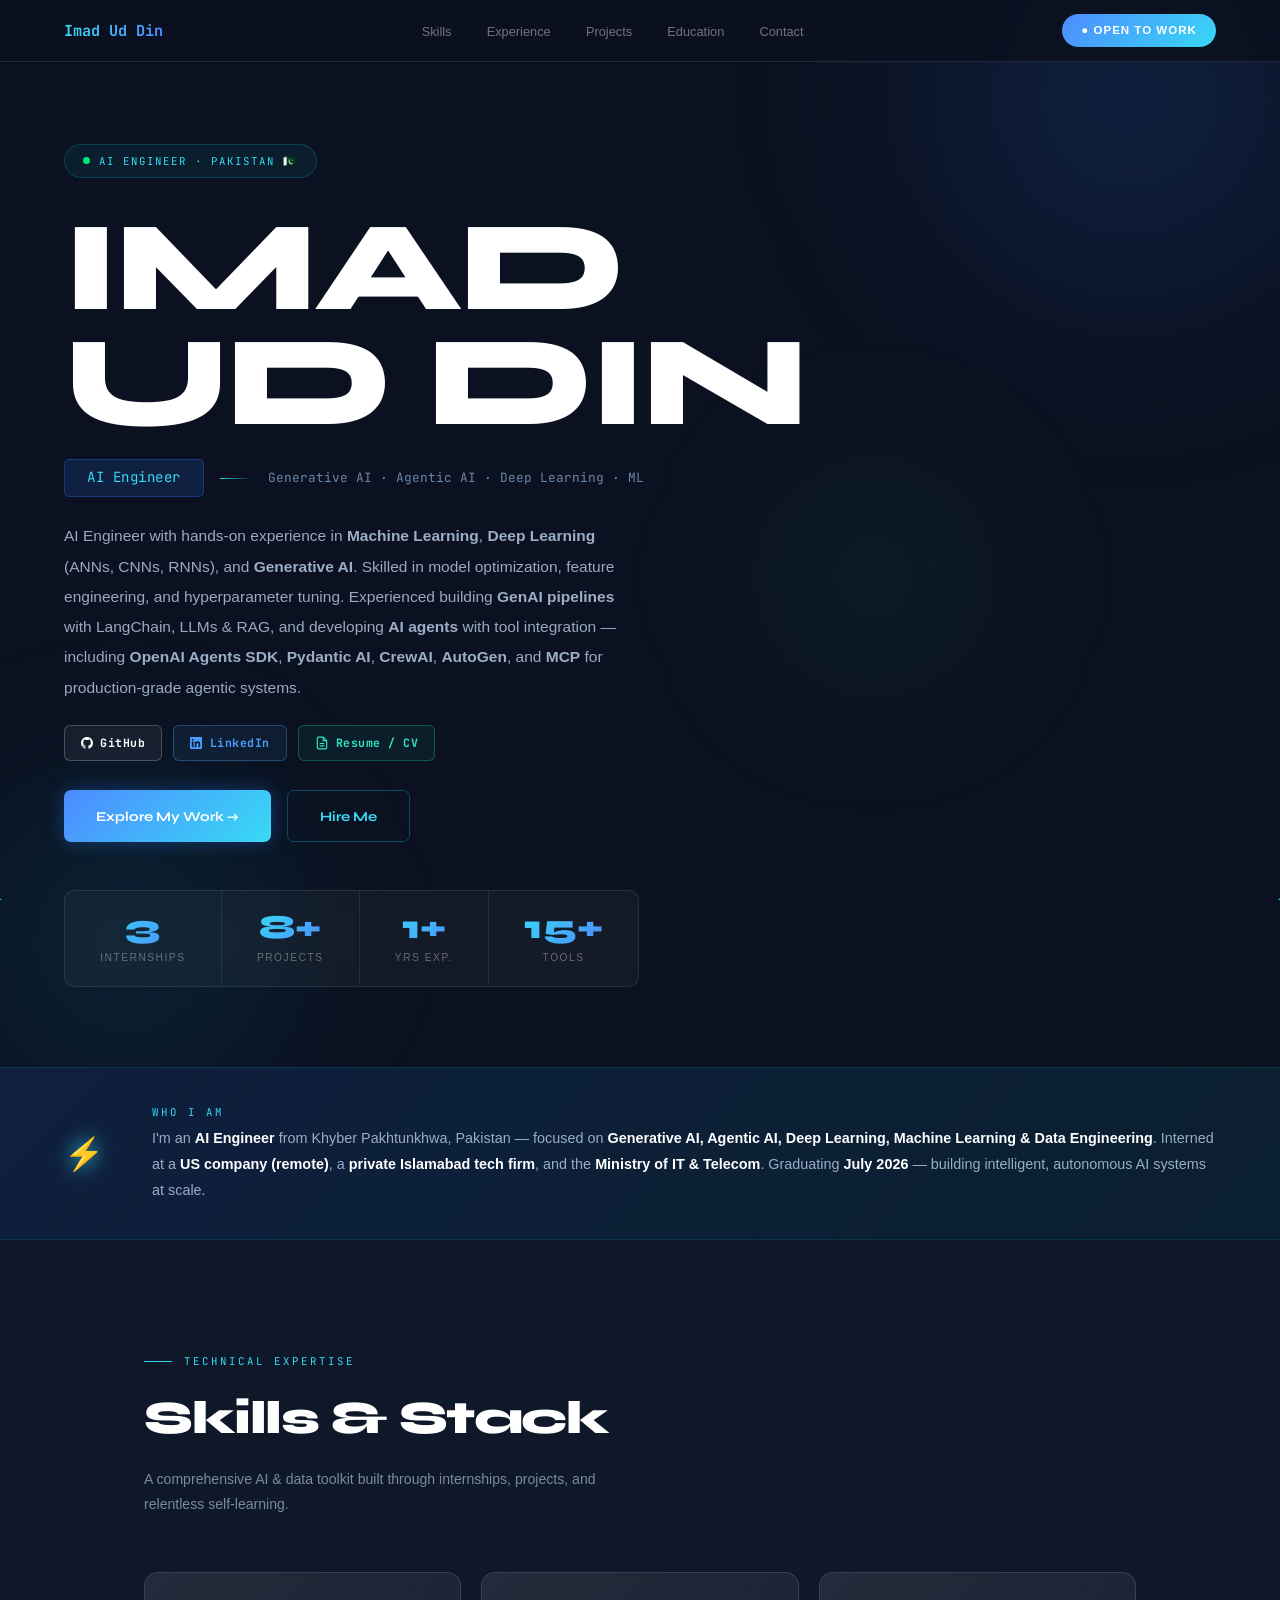
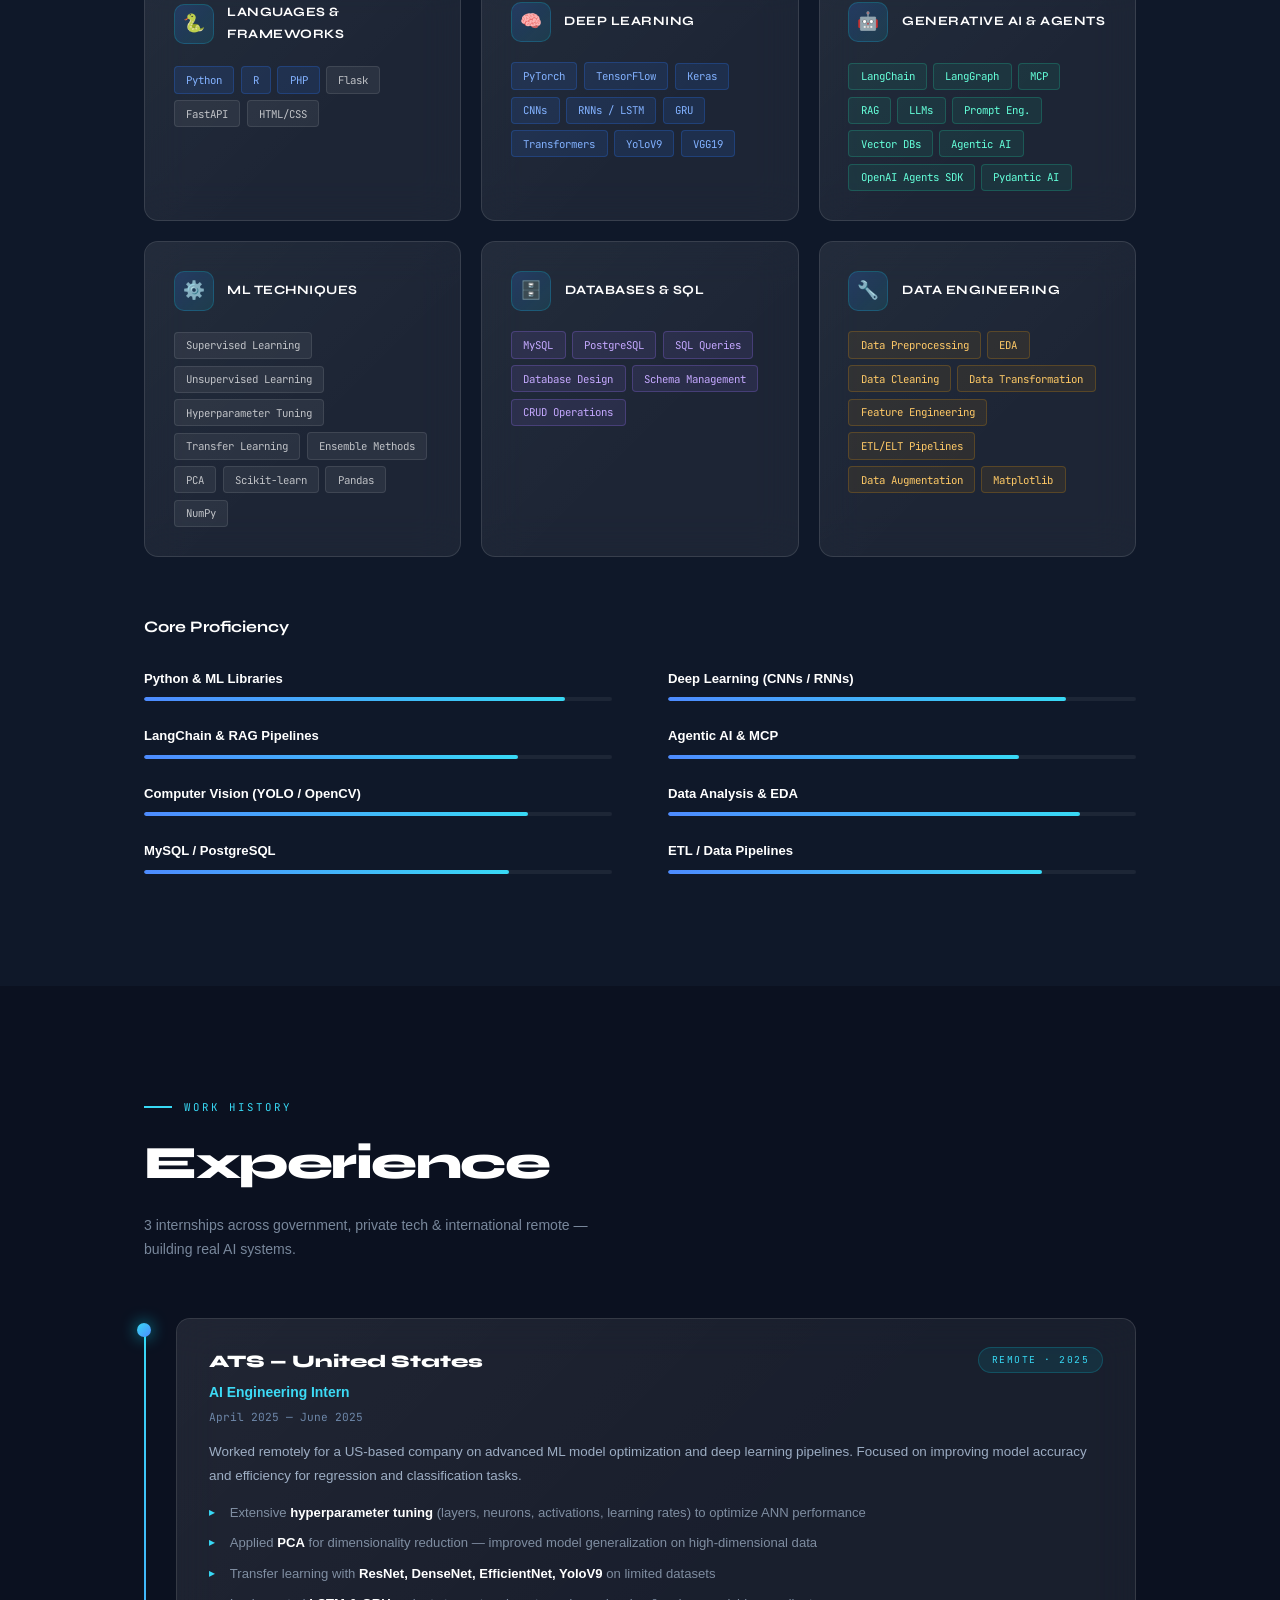
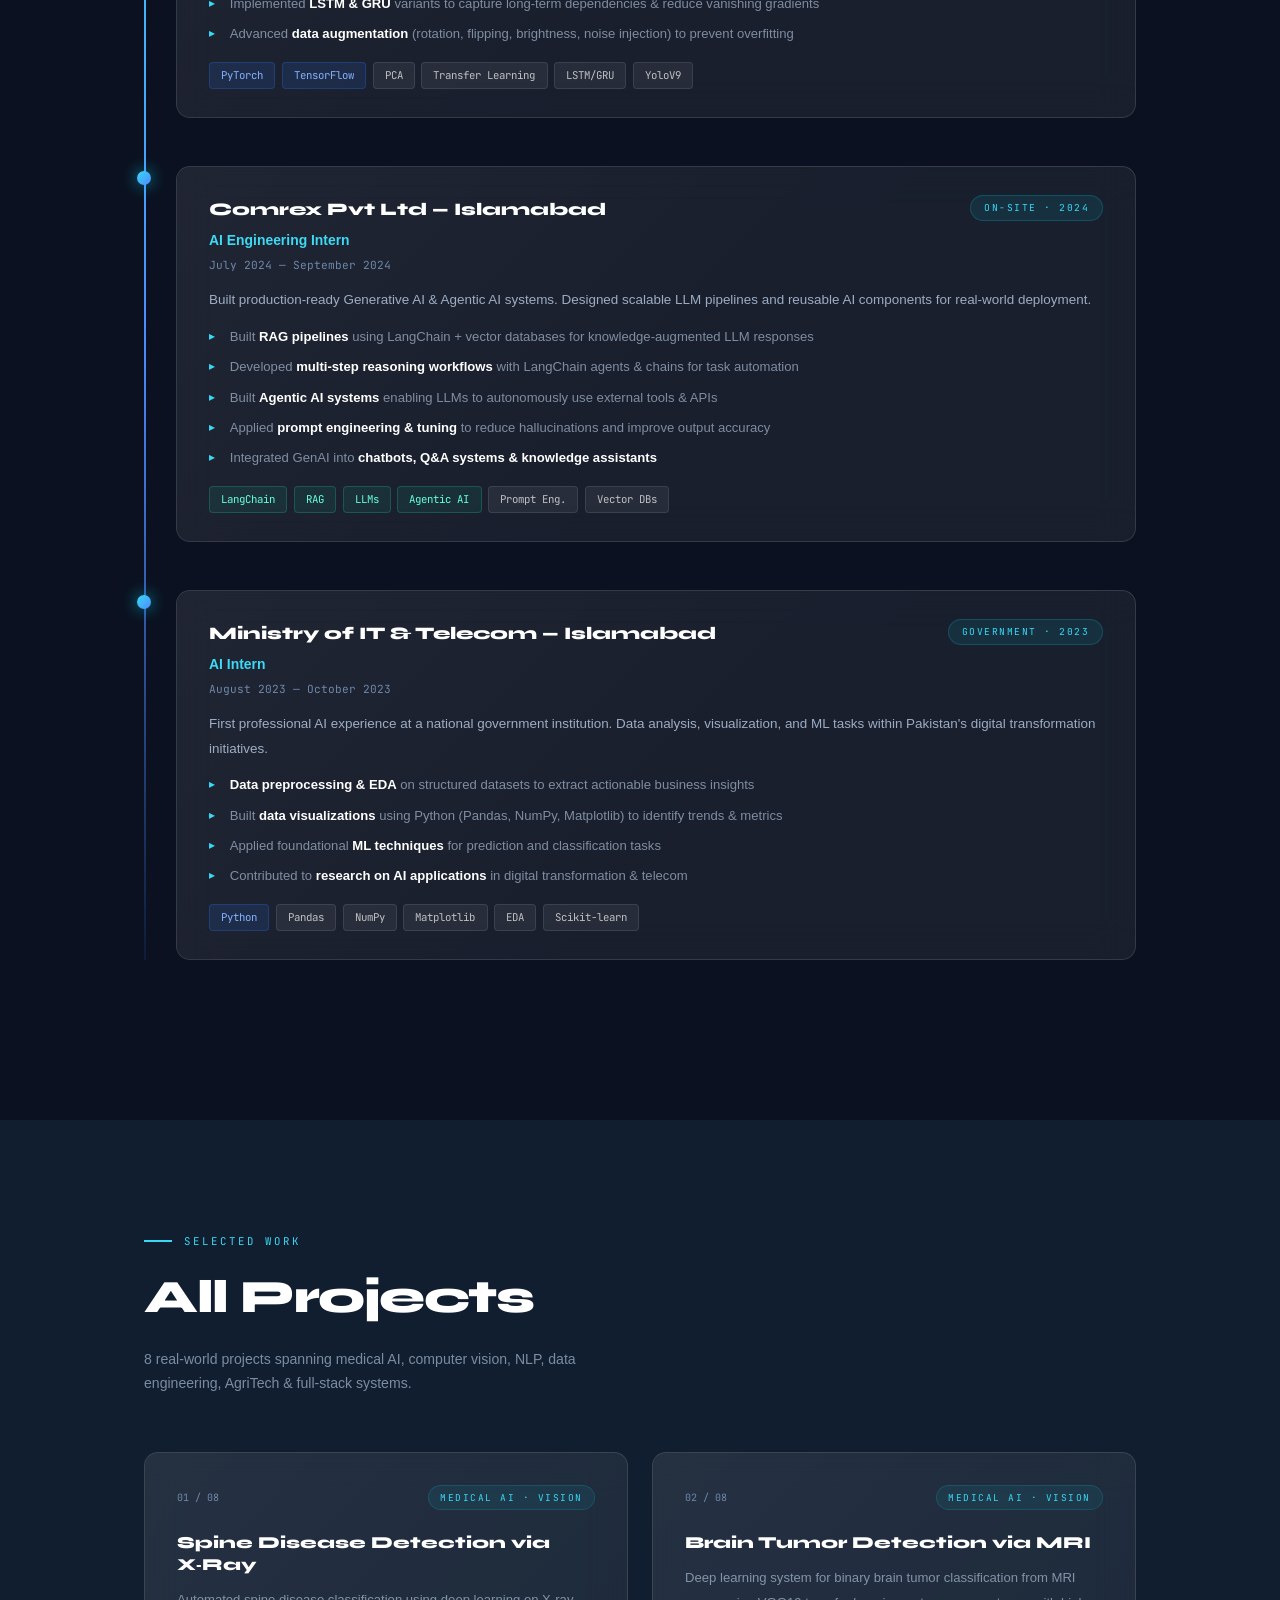
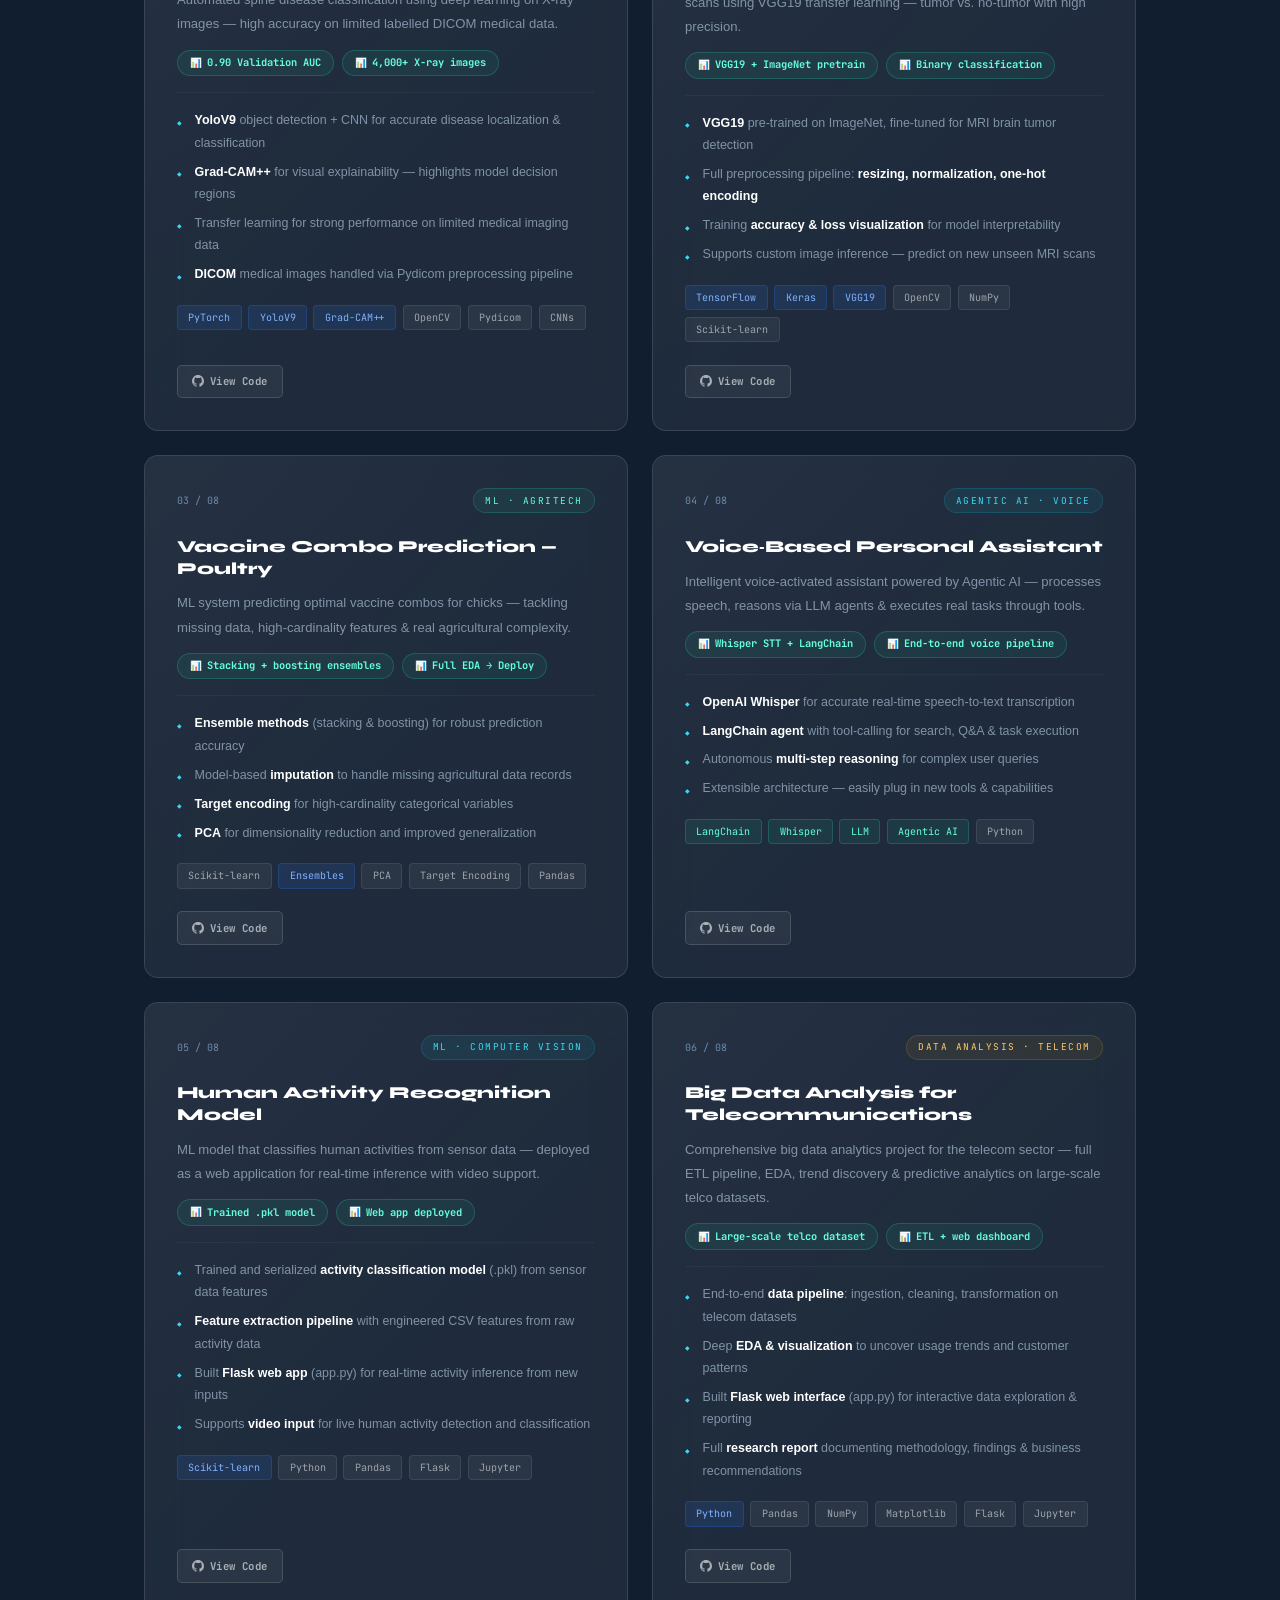
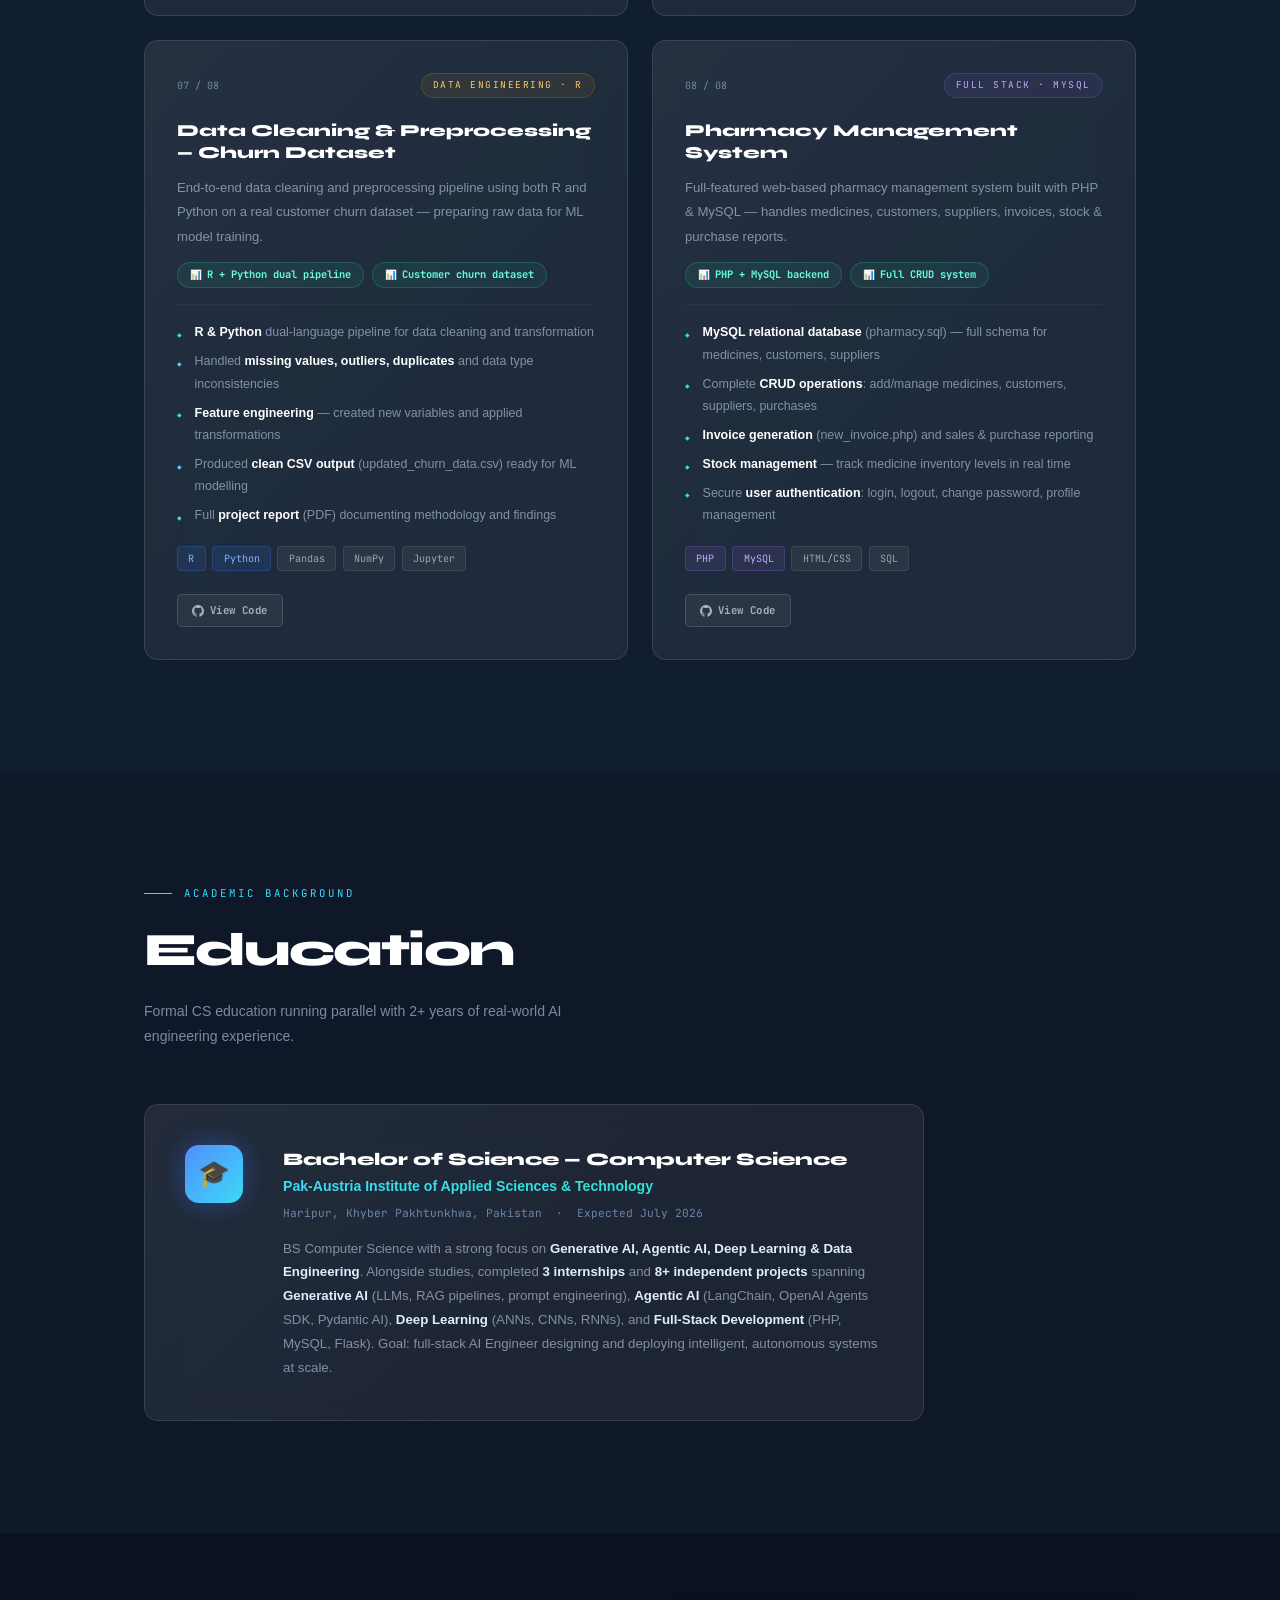
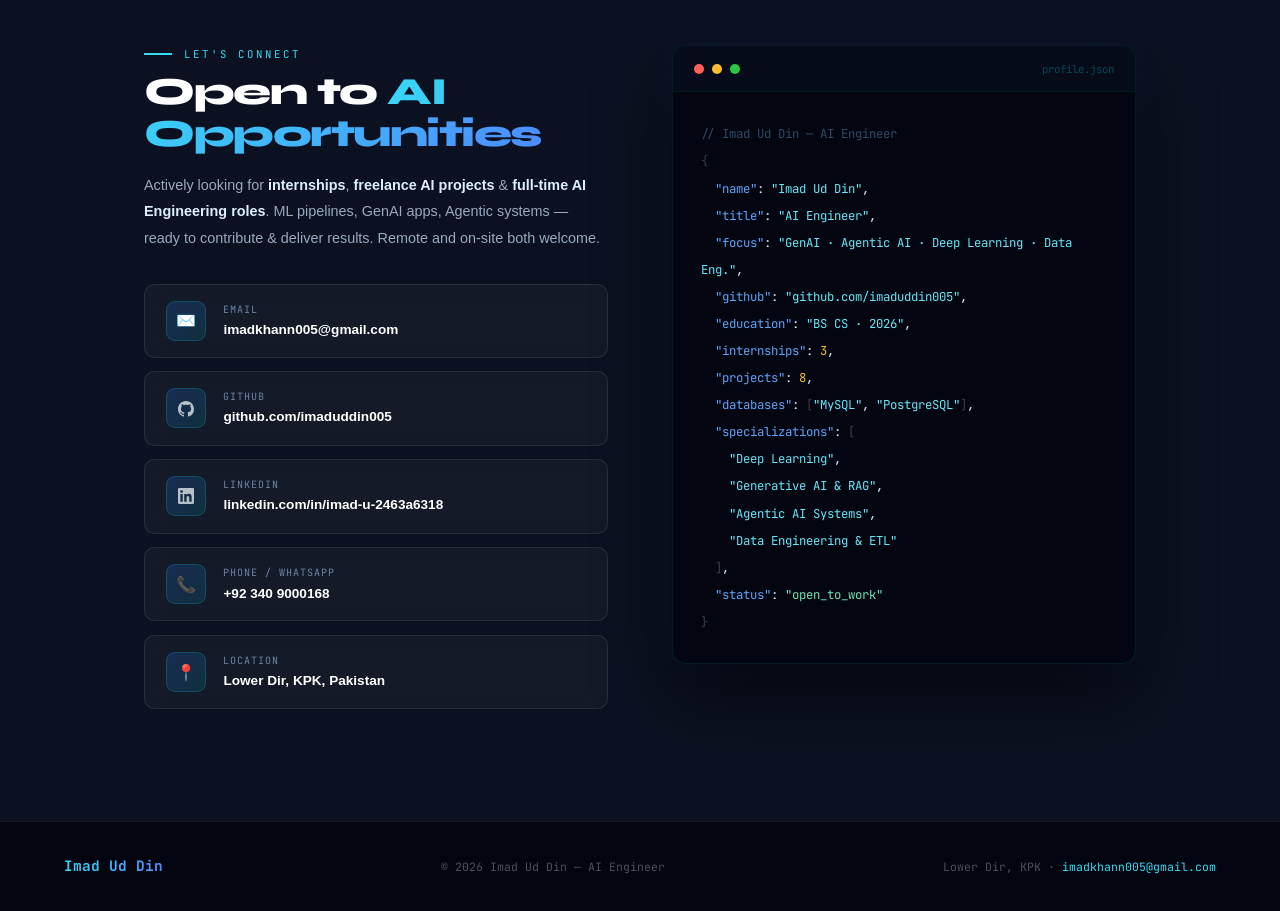
==== commit 21405642: "Update index.html" ====
--- a/index.html
+++ b/index.html
@@ -7,27 +7,14 @@
 <link href="https://fonts.googleapis.com/css2?family=Syne:wght@400;600;700;800&family=Cabinet+Grotesk:wght@400;500;700;800;900&family=JetBrains+Mono:wght@400;500;700&display=swap" rel="stylesheet">
 <style>
 :root{
-  --bg:#0b1120;
-  --bg1:#0f1829;
-  --bg2:#111e30;
-  --cyan:#38d9f5;
-  --cyan2:#00b8d4;
-  --blue:#4d8bff;
-  --blue2:#2563eb;
-  --teal:#2ee8c0;
-  --purple:#9b72ff;
-  --white:#ffffff;
-  --w90:rgba(255,255,255,.92);
-  --w70:rgba(255,255,255,.78);
-  --w40:rgba(255,255,255,.52);
-  --w12:rgba(255,255,255,.14);
-  --w06:rgba(255,255,255,.08);
-  --text:#ddeeff;
-  --muted:#6b85a8;
+  --bg:#0b1120;--bg1:#0f1829;--bg2:#111e30;
+  --cyan:#38d9f5;--cyan2:#00b8d4;--blue:#4d8bff;--blue2:#2563eb;
+  --teal:#2ee8c0;--purple:#9b72ff;--white:#ffffff;
+  --w90:rgba(255,255,255,.92);--w70:rgba(255,255,255,.78);
+  --w40:rgba(255,255,255,.52);--w12:rgba(255,255,255,.14);
+  --w06:rgba(255,255,255,.08);--text:#ddeeff;--muted:#6b85a8;
   --glass:rgba(255,255,255,.06);
-  --gb:rgba(56,217,245,0.09);
-  --h:'Syne',sans-serif;
-  --b:'JetBrains Mono',monospace;
+  --h:'Syne',sans-serif;--b:'JetBrains Mono',monospace;
 }
 *,*::before,*::after{box-sizing:border-box;margin:0;padding:0}
 html{scroll-behavior:smooth}
@@ -38,7 +25,6 @@
 .ban-text strong,.ctv,.tll li strong,.pjhl li strong{color:var(--white)!important}
 .tldesc,.hero-p,.ban-text,.ct-p,.edu-txt{color:rgba(200,220,245,.75)!important}
 .tll li,.pjhl li,.pjc p,.ss,.edu-txt{color:rgba(200,220,245,.58)!important}
-.stat,.metric{background:rgba(255,255,255,.07)}
 ::-webkit-scrollbar{width:3px}
 ::-webkit-scrollbar-track{background:var(--bg)}
 ::-webkit-scrollbar-thumb{background:linear-gradient(var(--cyan),var(--blue));border-radius:3px}
@@ -58,55 +44,43 @@
 /* HERO */
 #hero{min-height:100vh;display:flex;flex-direction:column;justify-content:center;padding:9rem 4rem 5rem;position:relative;z-index:1;overflow:hidden}
 .orb{position:absolute;border-radius:50%;pointer-events:none;filter:blur(80px);animation:orbFloat 10s ease-in-out infinite}
-.orb1{width:600px;height:600px;background:radial-gradient(circle,rgba(41,121,255,.18),transparent 70%);top:-200px;right:-150px;animation-delay:0s}
+.orb1{width:600px;height:600px;background:radial-gradient(circle,rgba(41,121,255,.18),transparent 70%);top:-200px;right:-150px}
 .orb2{width:450px;height:450px;background:radial-gradient(circle,rgba(0,229,255,.12),transparent 70%);bottom:-100px;left:-100px;animation-delay:-4s}
 .orb3{width:300px;height:300px;background:radial-gradient(circle,rgba(29,233,182,.1),transparent 70%);top:40%;right:20%;animation-delay:-7s}
 @keyframes orbFloat{0%,100%{transform:translate(0,0) scale(1)}33%{transform:translate(-20px,15px) scale(1.04)}66%{transform:translate(15px,-20px) scale(.97)}}
-
 .hero-wrap{position:relative;z-index:2;max-width:820px}
 .badge{display:inline-flex;align-items:center;gap:.6rem;background:rgba(0,229,255,.06);border:1px solid rgba(0,229,255,.18);padding:.42rem 1.1rem;border-radius:100px;font-family:var(--b);font-size:.67rem;letter-spacing:2px;text-transform:uppercase;color:var(--cyan);margin-bottom:2rem;animation:fadeSlide .8s ease both}
 .live{width:7px;height:7px;border-radius:50%;background:#00e676;box-shadow:0 0 0 0 rgba(0,230,118,.7);animation:ping 1.8s infinite}
 @keyframes ping{0%{box-shadow:0 0 0 0 rgba(0,230,118,.7)}70%{box-shadow:0 0 0 9px rgba(0,230,118,0)}100%{box-shadow:0 0 0 0 rgba(0,230,118,0)}}
-
 .hero-name{font-family:var(--h);font-weight:800;font-size:clamp(3.8rem,10vw,9rem);line-height:.9;letter-spacing:-3px;color:#fff;animation:fadeSlide .8s .1s ease both}
-.hero-name .shine{color:#ffffff;-webkit-text-fill-color:#ffffff;background:none}
-@keyframes gradMove{0%{background-position:0%}100%{background-position:300%}}
-
 .title-row{margin-top:1.2rem;display:flex;align-items:center;gap:1rem;animation:fadeSlide .8s .18s ease both;flex-wrap:wrap}
 .role-tag{background:rgba(41,121,255,.15);border:1px solid rgba(41,121,255,.3);color:var(--cyan);font-family:var(--b);font-size:.88rem;padding:.38rem 1rem;border-radius:5px;letter-spacing:.5px;min-width:140px;text-align:center}
 .role-sep{width:32px;height:1.5px;background:linear-gradient(90deg,var(--cyan),transparent)}
 .role-sub{font-family:var(--b);font-size:.8rem;color:var(--muted)}
-
-/* IMPROVED: Shorter hero paragraph */
 .hero-p{margin-top:1.5rem;max-width:580px;color:rgba(176,196,222,.6);font-size:.97rem;line-height:1.95;animation:fadeSlide .8s .25s ease both}
 .hero-p strong{color:rgba(176,196,222,.88);font-weight:700}
-
-/* IMPROVED: Quick links row in hero */
 .hero-links{display:flex;gap:.7rem;flex-wrap:wrap;margin-top:1.4rem;animation:fadeSlide .8s .28s ease both}
 .hl{display:inline-flex;align-items:center;gap:.45rem;padding:.45rem 1rem;border-radius:6px;font-family:var(--b);font-size:.72rem;font-weight:700;text-decoration:none;letter-spacing:.5px;transition:all .2s;border:1.5px solid}
 .hl-gh{color:#fff;border-color:rgba(255,255,255,.22);background:rgba(255,255,255,.05)}
 .hl-gh:hover{border-color:rgba(255,255,255,.6);background:rgba(255,255,255,.12);transform:translateY(-2px)}
-.hl-li{color:#0a66c2;border-color:rgba(10,102,194,.35);background:rgba(10,102,194,.08)}
-.hl-li:hover{border-color:#0a66c2;background:rgba(10,102,194,.18);transform:translateY(-2px)}
+.hl-li{color:#4d9fff;border-color:rgba(77,159,255,.35);background:rgba(77,159,255,.08)}
+.hl-li:hover{border-color:#4d9fff;background:rgba(77,159,255,.18);transform:translateY(-2px)}
 .hl-cv{color:var(--teal);border-color:rgba(29,233,182,.28);background:rgba(29,233,182,.06)}
 .hl-cv:hover{border-color:var(--teal);background:rgba(29,233,182,.14);transform:translateY(-2px)}
-
 .hero-btns{margin-top:1.8rem;display:flex;gap:1rem;flex-wrap:wrap;animation:fadeSlide .8s .32s ease both}
 .btn{display:inline-flex;align-items:center;gap:.5rem;padding:.85rem 2rem;font-family:var(--h);font-size:.85rem;font-weight:700;text-decoration:none;border-radius:7px;transition:all .25s;border:none;cursor:pointer}
 .btn-g{background:linear-gradient(135deg,var(--blue),var(--cyan));color:#fff;box-shadow:0 0 20px rgba(41,121,255,.35)}
 .btn-g:hover{transform:translateY(-3px);box-shadow:0 12px 35px rgba(41,121,255,.55)}
 .btn-o{background:transparent;color:var(--cyan);border:1.5px solid rgba(0,229,255,.28)}
 .btn-o:hover{border-color:var(--cyan);background:rgba(0,229,255,.07);transform:translateY(-3px)}
-
 .stats{margin-top:3rem;display:flex;background:rgba(255,255,255,.04);border:1px solid rgba(255,255,255,.09);border-radius:10px;overflow:hidden;width:fit-content;backdrop-filter:blur(12px);animation:fadeSlide .8s .4s ease both}
 .stat{padding:1.25rem 2.2rem;border-right:1px solid rgba(255,255,255,.07);text-align:center}
 .stat:last-child{border-right:none}
 .sn{font-family:var(--h);font-size:2.1rem;font-weight:800;background:linear-gradient(135deg,var(--cyan),var(--blue));-webkit-background-clip:text;-webkit-text-fill-color:transparent;display:block;line-height:1}
 .sl{color:rgba(255,255,255,.35);font-size:.64rem;letter-spacing:1.5px;text-transform:uppercase;margin-top:.25rem;display:block}
-
 @keyframes fadeSlide{from{opacity:0;transform:translateY(24px)}to{opacity:1;transform:translateY(0)}}
 
-/* DIVIDER BANNER */
+/* BANNER */
 .banner{position:relative;z-index:1;background:linear-gradient(135deg,rgba(41,121,255,.14),rgba(0,229,255,.07));border-top:1px solid rgba(0,229,255,.1);border-bottom:1px solid rgba(0,229,255,.1);padding:2.2rem 4rem;display:flex;align-items:center;gap:3rem}
 .ban-icon{font-size:2rem;filter:drop-shadow(0 0 10px var(--cyan));flex-shrink:0}
 .ban-label{font-family:var(--b);font-size:.67rem;letter-spacing:3px;text-transform:uppercase;color:var(--cyan);margin-bottom:.3rem}
@@ -139,14 +113,13 @@
 .tg:hover{background:rgba(255,255,255,.12);border-color:rgba(255,255,255,.25);color:#fff}
 .tg.b{background:rgba(41,121,255,.12);border-color:rgba(41,121,255,.25);color:#82b1ff}
 .tg.t{background:rgba(29,233,182,.08);border-color:rgba(29,233,182,.2);color:#64ffda}
-
-/* PROFICIENCY */
+.tg.p{background:rgba(155,114,255,.1);border-color:rgba(155,114,255,.25);color:#c4a8ff}
+.tg.o{background:rgba(255,165,0,.08);border-color:rgba(255,165,0,.2);color:#ffc966}
 .prow{margin-top:3.5rem}
 .pt{font-family:var(--h);font-weight:700;font-size:1rem;color:#fff;margin-bottom:1.75rem}
 .pgrid{display:grid;grid-template-columns:1fr 1fr;gap:1.5rem 3.5rem}
 .ph2{display:flex;justify-content:flex-start;margin-bottom:.45rem}
 .pn{font-size:.82rem;font-weight:600;color:var(--white)}
-.pp{display:none}
 .pbar{height:4px;background:rgba(255,255,255,.06);border-radius:4px;overflow:hidden}
 .pfill{height:100%;border-radius:4px;background:linear-gradient(90deg,var(--blue),var(--cyan));transform:scaleX(0);transform-origin:left;animation:grow 1.5s cubic-bezier(.4,0,.2,1) forwards}
 @keyframes grow{to{transform:scaleX(1)}}
@@ -172,12 +145,15 @@
 
 /* PROJECTS */
 #projects{background:var(--bg2)}
-.pj-grid{display:grid;grid-template-columns:repeat(auto-fill,minmax(330px,1fr));gap:1.5rem}
+.pj-grid{display:grid;grid-template-columns:repeat(auto-fill,minmax(320px,1fr));gap:1.5rem}
 .pjc{padding:2rem;display:flex;flex-direction:column}
 .pjtop{display:flex;justify-content:space-between;align-items:center;margin-bottom:1.4rem}
 .pjn{font-family:var(--b);font-size:.63rem;color:var(--muted)}
 .pjtype{font-family:var(--b);font-size:.59rem;letter-spacing:1.5px;text-transform:uppercase;background:rgba(0,229,255,.07);border:1px solid rgba(0,229,255,.15);color:var(--cyan);padding:.22rem .7rem;border-radius:100px}
-.pjc h3{font-family:var(--h);font-size:1.1rem;font-weight:800;color:#fff;margin-bottom:.75rem;line-height:1.3}
+.pjtype.p{background:rgba(155,114,255,.08);border-color:rgba(155,114,255,.2);color:#c4a8ff}
+.pjtype.o{background:rgba(255,165,0,.07);border-color:rgba(255,165,0,.18);color:#ffc966}
+.pjtype.g{background:rgba(29,233,182,.07);border-color:rgba(29,233,182,.18);color:#64ffda}
+.pjc h3{font-family:var(--h);font-size:1.05rem;font-weight:800;color:#fff;margin-bottom:.75rem;line-height:1.3}
 .pjc p{color:rgba(176,196,222,.5);font-size:.82rem;line-height:1.85}
 .pjhl{margin-top:1rem;padding-top:1rem;border-top:1px solid rgba(255,255,255,.04);list-style:none;display:flex;flex-direction:column;gap:.4rem}
 .pjhl li{color:rgba(176,196,222,.5);font-size:.78rem;padding-left:1.1rem;position:relative;line-height:1.8}
@@ -186,16 +162,12 @@
 .pjtools{display:flex;flex-wrap:wrap;gap:.4rem;margin-top:1.2rem}
 .dt{background:rgba(255,255,255,.05);border:1px solid rgba(255,255,255,.09);color:rgba(255,255,255,.55);font-family:var(--b);font-size:.63rem;padding:.2rem .65rem;border-radius:4px}
 .dt.b{background:rgba(41,121,255,.12);border-color:rgba(41,121,255,.23);color:#82b1ff}
-
-/* IMPROVED: Project action buttons */
+.dt.t{background:rgba(29,233,182,.08);border-color:rgba(29,233,182,.2);color:#64ffda}
+.dt.p{background:rgba(155,114,255,.1);border-color:rgba(155,114,255,.22);color:#c4a8ff}
 .pj-actions{display:flex;gap:.55rem;margin-top:auto;padding-top:1.4rem}
 .pja{display:inline-flex;align-items:center;gap:.35rem;padding:.42rem .9rem;border-radius:5px;font-family:var(--b);font-size:.67rem;font-weight:700;letter-spacing:.4px;text-decoration:none;transition:all .2s;cursor:pointer;border:none}
 .pja-code{background:rgba(255,255,255,.05);border:1.5px solid rgba(255,255,255,.14);color:rgba(255,255,255,.6)}
 .pja-code:hover{border-color:rgba(255,255,255,.4);color:#fff;background:rgba(255,255,255,.1)}
-.pja-demo{background:rgba(0,229,255,.08);border:1.5px solid rgba(0,229,255,.22);color:var(--cyan)}
-.pja-demo:hover{background:rgba(0,229,255,.18);border-color:var(--cyan)}
-
-/* METRIC CHIPS — new */
 .pj-metrics{display:flex;flex-wrap:wrap;gap:.5rem;margin-top:.8rem}
 .metric-chip{display:inline-flex;align-items:center;gap:.3rem;background:rgba(29,233,182,.07);border:1px solid rgba(29,233,182,.2);color:#64ffda;font-family:var(--b);font-size:.65rem;padding:.22rem .75rem;border-radius:100px;font-weight:700}
 .metric-chip::before{content:'📊';font-size:.6rem}
@@ -222,8 +194,6 @@
 .ctico{width:40px;height:40px;border-radius:9px;background:linear-gradient(135deg,rgba(41,121,255,.2),rgba(0,229,255,.1));border:1px solid rgba(0,229,255,.18);display:flex;align-items:center;justify-content:center;font-size:1rem;flex-shrink:0}
 .ctl{font-family:var(--b);font-size:.63rem;color:var(--muted);text-transform:uppercase;letter-spacing:1px}
 .ctv{font-weight:700;font-size:.85rem;color:#fff}
-
-/* CODE CARD */
 .code-card{background:rgba(3,6,15,.9);border:1px solid rgba(0,229,255,.1);border-radius:14px;overflow:hidden;backdrop-filter:blur(20px);box-shadow:0 30px 70px rgba(0,0,0,.6),0 0 40px rgba(41,121,255,.08)}
 .ccbar{background:rgba(6,12,26,.95);padding:.85rem 1.3rem;display:flex;align-items:center;gap:.5rem;border-bottom:1px solid rgba(0,229,255,.07)}
 .dot{width:10px;height:10px;border-radius:50%}
@@ -232,6 +202,18 @@
 .ccbody{padding:1.75rem;font-family:var(--b);font-size:.77rem;line-height:2.2}
 .ck{color:#60a5fa}.cs{color:#67e8f9}.cv{color:#6ee7b7}.cb{color:rgba(255,255,255,.22)}.cn{color:#fbbf24}.cm{color:#2d4a6a}
 
+/* PDF MODAL */
+.pdf-modal{display:none;position:fixed;inset:0;z-index:1000;background:rgba(0,0,0,.85);backdrop-filter:blur(10px);align-items:center;justify-content:center}
+.pdf-modal.open{display:flex}
+.pdf-inner{background:var(--bg1);border:1px solid rgba(0,229,255,.2);border-radius:16px;width:90vw;max-width:900px;height:90vh;display:flex;flex-direction:column;overflow:hidden;box-shadow:0 40px 100px rgba(0,0,0,.8)}
+.pdf-bar{display:flex;align-items:center;justify-content:space-between;padding:1rem 1.5rem;border-bottom:1px solid rgba(255,255,255,.08);background:rgba(6,12,26,.9)}
+.pdf-title{font-family:var(--b);font-size:.75rem;color:var(--cyan);letter-spacing:1px}
+.pdf-close{background:rgba(255,80,80,.12);border:1px solid rgba(255,80,80,.3);color:#ff6b6b;padding:.35rem .9rem;border-radius:6px;font-family:var(--b);font-size:.7rem;cursor:pointer;transition:all .2s}
+.pdf-close:hover{background:rgba(255,80,80,.25)}
+.pdf-frame{flex:1;border:none;width:100%;background:#fff}
+.pdf-dl{display:inline-flex;align-items:center;gap:.4rem;padding:.35rem .9rem;background:rgba(29,233,182,.1);border:1px solid rgba(29,233,182,.3);color:var(--teal);border-radius:6px;font-family:var(--b);font-size:.7rem;text-decoration:none;transition:all .2s}
+.pdf-dl:hover{background:rgba(29,233,182,.2)}
+
 /* FOOTER */
 footer{position:relative;z-index:1;background:rgba(3,6,15,.95);border-top:1px solid rgba(255,255,255,.07);padding:2rem 4rem;display:flex;align-items:center;justify-content:space-between;color:rgba(255,255,255,.3);font-size:.72rem;font-family:var(--b)}
 .flogo{background:linear-gradient(90deg,var(--cyan),var(--blue));-webkit-background-clip:text;-webkit-text-fill-color:transparent;font-weight:700;font-size:.9rem}
@@ -241,7 +223,9 @@
 .rv{opacity:0;transform:translateY(28px);transition:opacity .75s ease,transform .75s ease}
 .rv.on{opacity:1;transform:translateY(0)}
 
-/* RESPONSIVE */
+/* GH SVG inline */
+.gh-svg{width:12px;height:12px;fill:currentColor;flex-shrink:0}
+
 @media(max-width:768px){
   nav{padding:.9rem 1.5rem}
   .nav-links,.hire-btn{display:none}
@@ -253,11 +237,29 @@
   .ct-grid{grid-template-columns:1fr;gap:2.5rem}
   .edu-card{flex-direction:column}
   .banner{flex-direction:column;gap:1rem}
+  .pdf-inner{width:98vw;height:95vh}
 }
 </style>
 </head>
 <body>
 <canvas id="bg"></canvas>
+
+<!-- PDF MODAL -->
+<div class="pdf-modal" id="pdfModal">
+  <div class="pdf-inner">
+    <div class="pdf-bar">
+      <span class="pdf-title">📄 RESUME / CV — IMAD UD DIN</span>
+      <div style="display:flex;gap:.6rem;align-items:center">
+        <a href="https://raw.githubusercontent.com/imaduddin005/portfolio/main/resume.pdf" download class="pdf-dl">
+          <svg width="12" height="12" viewBox="0 0 24 24" fill="none" stroke="currentColor" stroke-width="2"><path d="M21 15v4a2 2 0 01-2 2H5a2 2 0 01-2-2v-4"/><polyline points="7 10 12 15 17 10"/><line x1="12" y1="15" x2="12" y2="3"/></svg>
+          Download
+        </a>
+        <button class="pdf-close" onclick="document.getElementById('pdfModal').classList.remove('open')">✕ Close</button>
+      </div>
+    </div>
+    <iframe id="pdfFrame" class="pdf-frame" src=""></iframe>
+  </div>
+</div>
 
 <!-- NAV -->
 <nav>
@@ -274,53 +276,44 @@
 
 <!-- HERO -->
 <section id="hero">
-  <div class="orb orb1"></div>
-  <div class="orb orb2"></div>
-  <div class="orb orb3"></div>
+  <div class="orb orb1"></div><div class="orb orb2"></div><div class="orb orb3"></div>
   <div class="hero-wrap">
     <div class="badge"><div class="live"></div>AI Engineer · Pakistan 🇵🇰</div>
-    <h1 class="hero-name">IMAD<br><span class="shine">UD DIN</span></h1>
+    <h1 class="hero-name">IMAD<br><span>UD DIN</span></h1>
     <div class="title-row">
       <div class="role-tag" id="rtype">AI Engineer</div>
       <div class="role-sep"></div>
       <div class="role-sub">Generative AI · Agentic AI · Deep Learning · ML</div>
     </div>
-
-    <!-- Updated hero paragraph — matches resume summary, improved English -->
     <p class="hero-p">
       AI Engineer with hands-on experience in <strong>Machine Learning</strong>, <strong>Deep Learning</strong> (ANNs, CNNs, RNNs), and <strong>Generative AI</strong>.
       Skilled in model optimization, feature engineering, and hyperparameter tuning.
-      Experienced in building <strong>GenAI pipelines</strong> using LangChain, LLMs, and vector databases for RAG applications,
-      and in developing <strong>AI agents</strong> with tool integration for autonomous task execution —
-      including <strong>OpenAI Agents SDK</strong>, <strong>Pydantic AI</strong>, <strong>CrewAI</strong>, <strong>AutoGen</strong>,
-      and <strong>MCP (Model Context Protocol)</strong> for production-grade agentic systems.
+      Experienced building <strong>GenAI pipelines</strong> with LangChain, LLMs &amp; RAG, and developing <strong>AI agents</strong> with tool integration —
+      including <strong>OpenAI Agents SDK</strong>, <strong>Pydantic AI</strong>, <strong>CrewAI</strong>, <strong>AutoGen</strong>, and <strong>MCP</strong> for production-grade agentic systems.
     </p>
-
-    <!-- IMPROVED: GitHub / LinkedIn / Resume visible immediately -->
     <div class="hero-links">
       <a href="https://github.com/imaduddin005" target="_blank" class="hl hl-gh">
-        <svg width="14" height="14" viewBox="0 0 24 24" fill="currentColor"><path d="M12 0C5.37 0 0 5.37 0 12c0 5.31 3.435 9.795 8.205 11.385.6.105.825-.255.825-.57 0-.285-.015-1.23-.015-2.235-3.015.555-3.795-.735-4.035-1.41-.135-.345-.72-1.41-1.23-1.695-.42-.225-1.02-.78-.015-.795.945-.015 1.62.87 1.845 1.23 1.08 1.815 2.805 1.305 3.495.99.105-.78.42-1.305.765-1.605-2.67-.3-5.46-1.335-5.46-5.925 0-1.305.465-2.385 1.23-3.225-.12-.3-.54-1.53.12-3.18 0 0 1.005-.315 3.3 1.23.96-.27 1.98-.405 3-.405s2.04.135 3 .405c2.295-1.56 3.3-1.23 3.3-1.23.66 1.65.24 2.88.12 3.18.765.84 1.23 1.905 1.23 3.225 0 4.605-2.805 5.625-5.475 5.925.435.375.81 1.095.81 2.22 0 1.605-.015 2.895-.015 3.3 0 .315.225.69.825.57A12.02 12.02 0 0024 12c0-6.63-5.37-12-12-12z"/></svg>
+        <svg class="gh-svg" viewBox="0 0 24 24"><path d="M12 0C5.37 0 0 5.37 0 12c0 5.31 3.435 9.795 8.205 11.385.6.105.825-.255.825-.57 0-.285-.015-1.23-.015-2.235-3.015.555-3.795-.735-4.035-1.41-.135-.345-.72-1.41-1.23-1.695-.42-.225-1.02-.78-.015-.795.945-.015 1.62.87 1.845 1.23 1.08 1.815 2.805 1.305 3.495.99.105-.78.42-1.305.765-1.605-2.67-.3-5.46-1.335-5.46-5.925 0-1.305.465-2.385 1.23-3.225-.12-.3-.54-1.53.12-3.18 0 0 1.005-.315 3.3 1.23.96-.27 1.98-.405 3-.405s2.04.135 3 .405c2.295-1.56 3.3-1.23 3.3-1.23.66 1.65.24 2.88.12 3.18.765.84 1.23 1.905 1.23 3.225 0 4.605-2.805 5.625-5.475 5.925.435.375.81 1.095.81 2.22 0 1.605-.015 2.895-.015 3.3 0 .315.225.69.825.57A12.02 12.02 0 0024 12c0-6.63-5.37-12-12-12z"/></svg>
         GitHub
       </a>
       <a href="https://www.linkedin.com/in/imad-u-2463a6318" target="_blank" class="hl hl-li">
-        <svg width="14" height="14" viewBox="0 0 24 24" fill="currentColor"><path d="M20.447 20.452h-3.554v-5.569c0-1.328-.027-3.037-1.852-3.037-1.853 0-2.136 1.445-2.136 2.939v5.667H9.351V9h3.414v1.561h.046c.477-.9 1.637-1.85 3.37-1.85 3.601 0 4.267 2.37 4.267 5.455v6.286zM5.337 7.433a2.062 2.062 0 01-2.063-2.065 2.064 2.064 0 112.063 2.065zm1.782 13.019H3.555V9h3.564v11.452zM22.225 0H1.771C.792 0 0 .774 0 1.729v20.542C0 23.227.792 24 1.771 24h20.451C23.2 24 24 23.227 24 22.271V1.729C24 .774 23.2 0 22.222 0h.003z"/></svg>
+        <svg class="gh-svg" viewBox="0 0 24 24"><path d="M20.447 20.452h-3.554v-5.569c0-1.328-.027-3.037-1.852-3.037-1.853 0-2.136 1.445-2.136 2.939v5.667H9.351V9h3.414v1.561h.046c.477-.9 1.637-1.85 3.37-1.85 3.601 0 4.267 2.37 4.267 5.455v6.286zM5.337 7.433a2.062 2.062 0 01-2.063-2.065 2.064 2.064 0 112.063 2.065zm1.782 13.019H3.555V9h3.564v11.452zM22.225 0H1.771C.792 0 0 .774 0 1.729v20.542C0 23.227.792 24 1.771 24h20.451C23.2 24 24 23.227 24 22.271V1.729C24 .774 23.2 0 22.222 0h.003z"/></svg>
         LinkedIn
       </a>
-   <a href="https://raw.githubusercontent.com/imaduddin005/portfolio/main/resume.pdf"f" target="_blank" class="hl hl-cv">
+      <a href="#" class="hl hl-cv" onclick="openPDF(event)">
         <svg width="14" height="14" viewBox="0 0 24 24" fill="none" stroke="currentColor" stroke-width="2"><path d="M14 2H6a2 2 0 00-2 2v16a2 2 0 002 2h12a2 2 0 002-2V8z"/><polyline points="14 2 14 8 20 8"/><line x1="16" y1="13" x2="8" y2="13"/><line x1="16" y1="17" x2="8" y2="17"/></svg>
         Resume / CV
       </a>
     </div>
-
     <div class="hero-btns">
       <a href="#projects" class="btn btn-g">Explore My Work →</a>
       <a href="#contact" class="btn btn-o">Hire Me</a>
     </div>
     <div class="stats">
       <div class="stat"><span class="sn">3</span><span class="sl">Internships</span></div>
-      <div class="stat"><span class="sn">3+</span><span class="sl">Projects</span></div>
+      <div class="stat"><span class="sn">8+</span><span class="sl">Projects</span></div>
       <div class="stat"><span class="sn">1+</span><span class="sl">Yrs Exp.</span></div>
-      <div class="stat"><span class="sn">12+</span><span class="sl">Tools</span></div>
+      <div class="stat"><span class="sn">15+</span><span class="sl">Tools</span></div>
     </div>
   </div>
 </section>
@@ -331,7 +324,7 @@
   <div>
     <div class="ban-label">Who I Am</div>
     <p class="ban-text">
-      I'm an <strong>AI Engineer</strong> from Khyber Pakhtunkhwa, Pakistan — focused on <strong>Generative AI, Agentic AI, Deep Learning, and Machine Learning</strong>.
+      I'm an <strong>AI Engineer</strong> from Khyber Pakhtunkhwa, Pakistan — focused on <strong>Generative AI, Agentic AI, Deep Learning, Machine Learning &amp; Data Engineering</strong>.
       Interned at a <strong>US company (remote)</strong>, a <strong>private Islamabad tech firm</strong>, and the <strong>Ministry of IT &amp; Telecom</strong>.
       Graduating <strong>July 2026</strong> — building intelligent, autonomous AI systems at scale.
     </p>
@@ -343,40 +336,66 @@
   <div class="wrap">
     <div class="ey rv">Technical Expertise</div>
     <h2 class="sh rv">Skills &amp; Stack</h2>
-    <p class="ss rv">A comprehensive AI toolkit built through internships, projects, and relentless self‑learning.</p>
+    <p class="ss rv">A comprehensive AI &amp; data toolkit built through internships, projects, and relentless self‑learning.</p>
     <div class="sk-grid">
+
       <div class="gc skc rv">
-        <div class="skh"><div class="ski">🐍</div><h3>Languages &amp; Libraries</h3></div>
+        <div class="skh"><div class="ski">🐍</div><h3>Languages &amp; Frameworks</h3></div>
         <div class="tgs">
-          <span class="tg b">Python</span><span class="tg">Pandas</span><span class="tg">NumPy</span>
-          <span class="tg">Matplotlib</span><span class="tg">Scikit-learn</span><span class="tg">Flask</span><span class="tg">FastAPI</span>
-        </div>
-      </div>
+          <span class="tg b">Python</span><span class="tg b">R</span><span class="tg b">PHP</span>
+          <span class="tg">Flask</span><span class="tg">FastAPI</span>
+          <span class="tg">HTML/CSS</span>
+        </div>
+      </div>
+
       <div class="gc skc rv">
         <div class="skh"><div class="ski">🧠</div><h3>Deep Learning</h3></div>
         <div class="tgs">
           <span class="tg b">PyTorch</span><span class="tg b">TensorFlow</span><span class="tg b">Keras</span>
           <span class="tg b">CNNs</span><span class="tg b">RNNs / LSTM</span><span class="tg b">GRU</span>
-          <span class="tg b">Transformers</span><span class="tg b">YoloV9</span>
-        </div>
-      </div>
+          <span class="tg b">Transformers</span><span class="tg b">YoloV9</span><span class="tg b">VGG19</span>
+        </div>
+      </div>
+
       <div class="gc skc rv">
         <div class="skh"><div class="ski">🤖</div><h3>Generative AI &amp; Agents</h3></div>
         <div class="tgs">
           <span class="tg t">LangChain</span><span class="tg t">LangGraph</span><span class="tg t">MCP</span>
           <span class="tg t">RAG</span><span class="tg t">LLMs</span><span class="tg t">Prompt Eng.</span>
           <span class="tg t">Vector DBs</span><span class="tg t">Agentic AI</span>
-        </div>
-      </div>
+          <span class="tg t">OpenAI Agents SDK</span><span class="tg t">Pydantic AI</span>
+        </div>
+      </div>
+
       <div class="gc skc rv">
         <div class="skh"><div class="ski">⚙️</div><h3>ML Techniques</h3></div>
         <div class="tgs">
           <span class="tg">Supervised Learning</span><span class="tg">Unsupervised Learning</span>
-          <span class="tg">Feature Engineering</span><span class="tg">PCA</span>
-          <span class="tg">Data Augmentation</span><span class="tg">Transfer Learning</span>
-          <span class="tg">Hyperparameter Tuning</span><span class="tg">Ensembles</span>
-        </div>
-      </div>
+          <span class="tg">Hyperparameter Tuning</span><span class="tg">Transfer Learning</span>
+          <span class="tg">Ensemble Methods</span><span class="tg">PCA</span>
+          <span class="tg">Scikit-learn</span><span class="tg">Pandas</span><span class="tg">NumPy</span>
+        </div>
+      </div>
+
+      <div class="gc skc rv">
+        <div class="skh"><div class="ski">🗄️</div><h3>Databases &amp; SQL</h3></div>
+        <div class="tgs">
+          <span class="tg p">MySQL</span><span class="tg p">PostgreSQL</span>
+          <span class="tg p">SQL Queries</span><span class="tg p">Database Design</span>
+          <span class="tg p">Schema Management</span><span class="tg p">CRUD Operations</span>
+        </div>
+      </div>
+
+      <div class="gc skc rv">
+        <div class="skh"><div class="ski">🔧</div><h3>Data Engineering</h3></div>
+        <div class="tgs">
+          <span class="tg o">Data Preprocessing</span><span class="tg o">EDA</span>
+          <span class="tg o">Data Cleaning</span><span class="tg o">Data Transformation</span>
+          <span class="tg o">Feature Engineering</span><span class="tg o">ETL/ELT Pipelines</span>
+          <span class="tg o">Data Augmentation</span><span class="tg o">Matplotlib</span>
+        </div>
+      </div>
+
     </div>
     <div class="prow rv">
       <div class="pt">Core Proficiency</div>
@@ -387,6 +406,8 @@
         <div><div class="ph2"><span class="pn">Agentic AI &amp; MCP</span></div><div class="pbar"><div class="pfill" style="width:75%;animation-delay:.4s"></div></div></div>
         <div><div class="ph2"><span class="pn">Computer Vision (YOLO / OpenCV)</span></div><div class="pbar"><div class="pfill" style="width:82%;animation-delay:.5s"></div></div></div>
         <div><div class="ph2"><span class="pn">Data Analysis &amp; EDA</span></div><div class="pbar"><div class="pfill" style="width:88%;animation-delay:.6s"></div></div></div>
+        <div><div class="ph2"><span class="pn">MySQL / PostgreSQL</span></div><div class="pbar"><div class="pfill" style="width:78%;animation-delay:.7s"></div></div></div>
+        <div><div class="ph2"><span class="pn">ETL / Data Pipelines</span></div><div class="pbar"><div class="pfill" style="width:80%;animation-delay:.8s"></div></div></div>
       </div>
     </div>
   </div>
@@ -400,7 +421,6 @@
     <p class="ss rv">3 internships across government, private tech &amp; international remote — building real AI systems.</p>
     <div class="tl">
       <div class="tl-line"></div>
-
       <div class="tl-item rv">
         <div class="tl-dot"></div>
         <div class="gc tlc">
@@ -414,15 +434,10 @@
             <li>Transfer learning with <strong>ResNet, DenseNet, EfficientNet, YoloV9</strong> on limited datasets</li>
             <li>Implemented <strong>LSTM &amp; GRU</strong> variants to capture long‑term dependencies &amp; reduce vanishing gradients</li>
             <li>Advanced <strong>data augmentation</strong> (rotation, flipping, brightness, noise injection) to prevent overfitting</li>
-            <li>Significantly reduced training time through systematic model optimization strategies</li>
           </ul>
-          <div class="tltags">
-            <span class="tg b">PyTorch</span><span class="tg b">TensorFlow</span>
-            <span class="tg">PCA</span><span class="tg">Transfer Learning</span><span class="tg">LSTM/GRU</span><span class="tg">YoloV9</span>
-          </div>
-        </div>
-      </div>
-
+          <div class="tltags"><span class="tg b">PyTorch</span><span class="tg b">TensorFlow</span><span class="tg">PCA</span><span class="tg">Transfer Learning</span><span class="tg">LSTM/GRU</span><span class="tg">YoloV9</span></div>
+        </div>
+      </div>
       <div class="tl-item rv">
         <div class="tl-dot"></div>
         <div class="gc tlc">
@@ -436,15 +451,10 @@
             <li>Built <strong>Agentic AI systems</strong> enabling LLMs to autonomously use external tools &amp; APIs</li>
             <li>Applied <strong>prompt engineering &amp; tuning</strong> to reduce hallucinations and improve output accuracy</li>
             <li>Integrated GenAI into <strong>chatbots, Q&amp;A systems &amp; knowledge assistants</strong></li>
-            <li>Created reusable, modular AI components for scalable and maintainable architecture</li>
           </ul>
-          <div class="tltags">
-            <span class="tg t">LangChain</span><span class="tg t">RAG</span><span class="tg t">LLMs</span>
-            <span class="tg t">Agentic AI</span><span class="tg">Prompt Eng.</span><span class="tg">Vector DBs</span>
-          </div>
-        </div>
-      </div>
-
+          <div class="tltags"><span class="tg t">LangChain</span><span class="tg t">RAG</span><span class="tg t">LLMs</span><span class="tg t">Agentic AI</span><span class="tg">Prompt Eng.</span><span class="tg">Vector DBs</span></div>
+        </div>
+      </div>
       <div class="tl-item rv">
         <div class="tl-dot"></div>
         <div class="gc tlc">
@@ -457,12 +467,8 @@
             <li>Built <strong>data visualizations</strong> using Python (Pandas, NumPy, Matplotlib) to identify trends &amp; metrics</li>
             <li>Applied foundational <strong>ML techniques</strong> for prediction and classification tasks</li>
             <li>Contributed to <strong>research on AI applications</strong> in digital transformation &amp; telecom</li>
-            <li>Practical exposure to <strong>government IT infrastructure</strong> and national digital platforms</li>
           </ul>
-          <div class="tltags">
-            <span class="tg b">Python</span><span class="tg">Pandas</span>
-            <span class="tg">NumPy</span><span class="tg">Matplotlib</span><span class="tg">EDA</span><span class="tg">Scikit-learn</span>
-          </div>
+          <div class="tltags"><span class="tg b">Python</span><span class="tg">Pandas</span><span class="tg">NumPy</span><span class="tg">Matplotlib</span><span class="tg">EDA</span><span class="tg">Scikit-learn</span></div>
         </div>
       </div>
     </div>
@@ -473,104 +479,156 @@
 <section id="projects" class="sec secpad">
   <div class="wrap">
     <div class="ey rv">Selected Work</div>
-    <h2 class="sh rv">Featured Projects</h2>
-    <p class="ss rv">Real‑world AI applications in medical imaging, agriculture &amp; voice‑based agentic systems.</p>
+    <h2 class="sh rv">All Projects</h2>
+    <p class="ss rv">8 real‑world projects spanning medical AI, computer vision, NLP, data engineering, AgriTech &amp; full‑stack systems.</p>
     <div class="pj-grid">
 
-      <!-- Project 1 — IMPROVED: Metrics + action buttons -->
+      <!-- 01 -->
       <div class="gc pjc rv">
-        <div class="pjtop"><span class="pjn">01 / 03</span><span class="pjtype">Medical AI · Vision</span></div>
+        <div class="pjtop"><span class="pjn">01 / 08</span><span class="pjtype">Medical AI · Vision</span></div>
         <h3>Spine Disease Detection via X‑Ray</h3>
-        <p>Automated spine disease classification using deep learning on X‑ray images — high‑accuracy diagnosis on limited labelled medical data.</p>
-        <!-- IMPROVED: Concrete metrics -->
-        <div class="pj-metrics">
-          <span class="metric-chip">0.90 Validation AUC</span>
-          <span class="metric-chip">4,000+ X-ray images</span>
-        </div>
+        <p>Automated spine disease classification using deep learning on X‑ray images — high accuracy on limited labelled DICOM medical data.</p>
+        <div class="pj-metrics"><span class="metric-chip">0.90 Validation AUC</span><span class="metric-chip">4,000+ X-ray images</span></div>
         <ul class="pjhl">
-          <li><strong>YoloV9</strong> object detection + CNN architectures for accurate disease localization</li>
-          <li><strong>Grad-CAM++</strong> for visual explainability — highlights decision regions</li>
+          <li><strong>YoloV9</strong> object detection + CNN for accurate disease localization &amp; classification</li>
+          <li><strong>Grad-CAM++</strong> for visual explainability — highlights model decision regions</li>
           <li>Transfer learning for strong performance on limited medical imaging data</li>
-          <li><strong>DICOM format</strong> medical images handled via Pydicom preprocessing</li>
+          <li><strong>DICOM</strong> medical images handled via Pydicom preprocessing pipeline</li>
         </ul>
-        <div class="pjtools">
-          <span class="dt b">PyTorch</span><span class="dt b">YoloV9</span><span class="dt b">Grad-CAM++</span>
-          <span class="dt">OpenCV</span><span class="dt">Pydicom</span><span class="dt">CNNs</span>
-        </div>
-        <!-- IMPROVED: Action buttons -->
+        <div class="pjtools"><span class="dt b">PyTorch</span><span class="dt b">YoloV9</span><span class="dt b">Grad-CAM++</span><span class="dt">OpenCV</span><span class="dt">Pydicom</span><span class="dt">CNNs</span></div>
         <div class="pj-actions">
-          <a href="https://github.com/imaduddin005" target="_blank" class="pja pja-code">
-            <svg width="12" height="12" viewBox="0 0 24 24" fill="currentColor"><path d="M12 0C5.37 0 0 5.37 0 12c0 5.31 3.435 9.795 8.205 11.385.6.105.825-.255.825-.57 0-.285-.015-1.23-.015-2.235-3.015.555-3.795-.735-4.035-1.41-.135-.345-.72-1.41-1.23-1.695-.42-.225-1.02-.78-.015-.795.945-.015 1.62.87 1.845 1.23 1.08 1.815 2.805 1.305 3.495.99.105-.78.42-1.305.765-1.605-2.67-.3-5.46-1.335-5.46-5.925 0-1.305.465-2.385 1.23-3.225-.12-.3-.54-1.53.12-3.18 0 0 1.005-.315 3.3 1.23.96-.27 1.98-.405 3-.405s2.04.135 3 .405c2.295-1.56 3.3-1.23 3.3-1.23.66 1.65.24 2.88.12 3.18.765.84 1.23 1.905 1.23 3.225 0 4.605-2.805 5.625-5.475 5.925.435.375.81 1.095.81 2.22 0 1.605-.015 2.895-.015 3.3 0 .315.225.69.825.57A12.02 12.02 0 0024 12c0-6.63-5.37-12-12-12z"/></svg>
-            View Code
-          </a>
-          <a href="#" class="pja pja-demo">
-            <svg width="12" height="12" viewBox="0 0 24 24" fill="none" stroke="currentColor" stroke-width="2.5"><path d="M18 13v6a2 2 0 01-2 2H5a2 2 0 01-2-2V8a2 2 0 012-2h6"/><polyline points="15 3 21 3 21 9"/><line x1="10" y1="14" x2="21" y2="3"/></svg>
-            Live Demo
-          </a>
-        </div>
-      </div>
-
-      <!-- Project 2 -->
+          <a href="https://github.com/imaduddin005" target="_blank" class="pja pja-code"><svg class="gh-svg" viewBox="0 0 24 24"><path d="M12 0C5.37 0 0 5.37 0 12c0 5.31 3.435 9.795 8.205 11.385.6.105.825-.255.825-.57 0-.285-.015-1.23-.015-2.235-3.015.555-3.795-.735-4.035-1.41-.135-.345-.72-1.41-1.23-1.695-.42-.225-1.02-.78-.015-.795.945-.015 1.62.87 1.845 1.23 1.08 1.815 2.805 1.305 3.495.99.105-.78.42-1.305.765-1.605-2.67-.3-5.46-1.335-5.46-5.925 0-1.305.465-2.385 1.23-3.225-.12-.3-.54-1.53.12-3.18 0 0 1.005-.315 3.3 1.23.96-.27 1.98-.405 3-.405s2.04.135 3 .405c2.295-1.56 3.3-1.23 3.3-1.23.66 1.65.24 2.88.12 3.18.765.84 1.23 1.905 1.23 3.225 0 4.605-2.805 5.625-5.475 5.925.435.375.81 1.095.81 2.22 0 1.605-.015 2.895-.015 3.3 0 .315.225.69.825.57A12.02 12.02 0 0024 12c0-6.63-5.37-12-12-12z"/></svg> View Code</a>
+        </div>
+      </div>
+
+      <!-- 02 -->
       <div class="gc pjc rv">
-        <div class="pjtop"><span class="pjn">02 / 03</span><span class="pjtype">ML · AgriTech</span></div>
+        <div class="pjtop"><span class="pjn">02 / 08</span><span class="pjtype">Medical AI · Vision</span></div>
+        <h3>Brain Tumor Detection via MRI</h3>
+        <p>Deep learning system for binary brain tumor classification from MRI scans using VGG19 transfer learning — tumor vs. no‑tumor with high precision.</p>
+        <div class="pj-metrics"><span class="metric-chip">VGG19 + ImageNet pretrain</span><span class="metric-chip">Binary classification</span></div>
+        <ul class="pjhl">
+          <li><strong>VGG19</strong> pre‑trained on ImageNet, fine‑tuned for MRI brain tumor detection</li>
+          <li>Full preprocessing pipeline: <strong>resizing, normalization, one‑hot encoding</strong></li>
+          <li>Training <strong>accuracy &amp; loss visualization</strong> for model interpretability</li>
+          <li>Supports custom image inference — predict on new unseen MRI scans</li>
+        </ul>
+        <div class="pjtools"><span class="dt b">TensorFlow</span><span class="dt b">Keras</span><span class="dt b">VGG19</span><span class="dt">OpenCV</span><span class="dt">NumPy</span><span class="dt">Scikit-learn</span></div>
+        <div class="pj-actions">
+          <a href="https://github.com/imaduddin005/Brain-tumor-detection-using-Deep_Learning" target="_blank" class="pja pja-code"><svg class="gh-svg" viewBox="0 0 24 24"><path d="M12 0C5.37 0 0 5.37 0 12c0 5.31 3.435 9.795 8.205 11.385.6.105.825-.255.825-.57 0-.285-.015-1.23-.015-2.235-3.015.555-3.795-.735-4.035-1.41-.135-.345-.72-1.41-1.23-1.695-.42-.225-1.02-.78-.015-.795.945-.015 1.62.87 1.845 1.23 1.08 1.815 2.805 1.305 3.495.99.105-.78.42-1.305.765-1.605-2.67-.3-5.46-1.335-5.46-5.925 0-1.305.465-2.385 1.23-3.225-.12-.3-.54-1.53.12-3.18 0 0 1.005-.315 3.3 1.23.96-.27 1.98-.405 3-.405s2.04.135 3 .405c2.295-1.56 3.3-1.23 3.3-1.23.66 1.65.24 2.88.12 3.18.765.84 1.23 1.905 1.23 3.225 0 4.605-2.805 5.625-5.475 5.925.435.375.81 1.095.81 2.22 0 1.605-.015 2.895-.015 3.3 0 .315.225.69.825.57A12.02 12.02 0 0024 12c0-6.63-5.37-12-12-12z"/></svg> View Code</a>
+        </div>
+      </div>
+
+      <!-- 03 -->
+      <div class="gc pjc rv">
+        <div class="pjtop"><span class="pjn">03 / 08</span><span class="pjtype g">ML · AgriTech</span></div>
         <h3>Vaccine Combo Prediction — Poultry</h3>
         <p>ML system predicting optimal vaccine combos for chicks — tackling missing data, high‑cardinality features &amp; real agricultural complexity.</p>
-        <div class="pj-metrics">
-          <span class="metric-chip">Ensemble stacking + boosting</span>
-          <span class="metric-chip">Full EDA → Deploy pipeline</span>
-        </div>
+        <div class="pj-metrics"><span class="metric-chip">Stacking + boosting ensembles</span><span class="metric-chip">Full EDA → Deploy</span></div>
         <ul class="pjhl">
           <li><strong>Ensemble methods</strong> (stacking &amp; boosting) for robust prediction accuracy</li>
-          <li>Model‑based <strong>imputation</strong> for missing agricultural data records</li>
+          <li>Model‑based <strong>imputation</strong> to handle missing agricultural data records</li>
           <li><strong>Target encoding</strong> for high‑cardinality categorical variables</li>
           <li><strong>PCA</strong> for dimensionality reduction and improved generalization</li>
         </ul>
-        <div class="pjtools">
-          <span class="dt">Scikit-learn</span><span class="dt b">Ensembles</span>
-          <span class="dt">PCA</span><span class="dt">Target Encoding</span><span class="dt">Pandas</span>
-        </div>
+        <div class="pjtools"><span class="dt">Scikit-learn</span><span class="dt b">Ensembles</span><span class="dt">PCA</span><span class="dt">Target Encoding</span><span class="dt">Pandas</span></div>
         <div class="pj-actions">
-          <a href="https://github.com/imaduddin005" target="_blank" class="pja pja-code">
-            <svg width="12" height="12" viewBox="0 0 24 24" fill="currentColor"><path d="M12 0C5.37 0 0 5.37 0 12c0 5.31 3.435 9.795 8.205 11.385.6.105.825-.255.825-.57 0-.285-.015-1.23-.015-2.235-3.015.555-3.795-.735-4.035-1.41-.135-.345-.72-1.41-1.23-1.695-.42-.225-1.02-.78-.015-.795.945-.015 1.62.87 1.845 1.23 1.08 1.815 2.805 1.305 3.495.99.105-.78.42-1.305.765-1.605-2.67-.3-5.46-1.335-5.46-5.925 0-1.305.465-2.385 1.23-3.225-.12-.3-.54-1.53.12-3.18 0 0 1.005-.315 3.3 1.23.96-.27 1.98-.405 3-.405s2.04.135 3 .405c2.295-1.56 3.3-1.23 3.3-1.23.66 1.65.24 2.88.12 3.18.765.84 1.23 1.905 1.23 3.225 0 4.605-2.805 5.625-5.475 5.925.435.375.81 1.095.81 2.22 0 1.605-.015 2.895-.015 3.3 0 .315.225.69.825.57A12.02 12.02 0 0024 12c0-6.63-5.37-12-12-12z"/></svg>
-            View Code
-          </a>
-          <a href="#" class="pja pja-demo">
-            <svg width="12" height="12" viewBox="0 0 24 24" fill="none" stroke="currentColor" stroke-width="2.5"><path d="M18 13v6a2 2 0 01-2 2H5a2 2 0 01-2-2V8a2 2 0 012-2h6"/><polyline points="15 3 21 3 21 9"/><line x1="10" y1="14" x2="21" y2="3"/></svg>
-            Live Demo
-          </a>
-        </div>
-      </div>
-
-      <!-- Project 3 -->
+          <a href="https://github.com/imaduddin005" target="_blank" class="pja pja-code"><svg class="gh-svg" viewBox="0 0 24 24"><path d="M12 0C5.37 0 0 5.37 0 12c0 5.31 3.435 9.795 8.205 11.385.6.105.825-.255.825-.57 0-.285-.015-1.23-.015-2.235-3.015.555-3.795-.735-4.035-1.41-.135-.345-.72-1.41-1.23-1.695-.42-.225-1.02-.78-.015-.795.945-.015 1.62.87 1.845 1.23 1.08 1.815 2.805 1.305 3.495.99.105-.78.42-1.305.765-1.605-2.67-.3-5.46-1.335-5.46-5.925 0-1.305.465-2.385 1.23-3.225-.12-.3-.54-1.53.12-3.18 0 0 1.005-.315 3.3 1.23.96-.27 1.98-.405 3-.405s2.04.135 3 .405c2.295-1.56 3.3-1.23 3.3-1.23.66 1.65.24 2.88.12 3.18.765.84 1.23 1.905 1.23 3.225 0 4.605-2.805 5.625-5.475 5.925.435.375.81 1.095.81 2.22 0 1.605-.015 2.895-.015 3.3 0 .315.225.69.825.57A12.02 12.02 0 0024 12c0-6.63-5.37-12-12-12z"/></svg> View Code</a>
+        </div>
+      </div>
+
+      <!-- 04 -->
       <div class="gc pjc rv">
-        <div class="pjtop"><span class="pjn">03 / 03</span><span class="pjtype">Agentic AI · Voice</span></div>
+        <div class="pjtop"><span class="pjn">04 / 08</span><span class="pjtype">Agentic AI · Voice</span></div>
         <h3>Voice‑Based Personal Assistant</h3>
         <p>Intelligent voice‑activated assistant powered by Agentic AI — processes speech, reasons via LLM agents &amp; executes real tasks through tools.</p>
-        <div class="pj-metrics">
-          <span class="metric-chip">Whisper STT + LangChain agents</span>
-          <span class="metric-chip">End-to-end voice pipeline</span>
-        </div>
+        <div class="pj-metrics"><span class="metric-chip">Whisper STT + LangChain</span><span class="metric-chip">End-to-end voice pipeline</span></div>
         <ul class="pjhl">
           <li><strong>OpenAI Whisper</strong> for accurate real‑time speech‑to‑text transcription</li>
           <li><strong>LangChain agent</strong> with tool‑calling for search, Q&amp;A &amp; task execution</li>
           <li>Autonomous <strong>multi‑step reasoning</strong> for complex user queries</li>
           <li>Extensible architecture — easily plug in new tools &amp; capabilities</li>
         </ul>
-        <div class="pjtools">
-          <span class="dt b">LangChain</span><span class="dt b">Whisper</span>
-          <span class="dt b">LLM</span><span class="dt b">Agentic AI</span><span class="dt">Python</span>
-        </div>
+        <div class="pjtools"><span class="dt t">LangChain</span><span class="dt t">Whisper</span><span class="dt t">LLM</span><span class="dt t">Agentic AI</span><span class="dt">Python</span></div>
         <div class="pj-actions">
-          <a href="https://github.com/imaduddin005" target="_blank" class="pja pja-code">
-            <svg width="12" height="12" viewBox="0 0 24 24" fill="currentColor"><path d="M12 0C5.37 0 0 5.37 0 12c0 5.31 3.435 9.795 8.205 11.385.6.105.825-.255.825-.57 0-.285-.015-1.23-.015-2.235-3.015.555-3.795-.735-4.035-1.41-.135-.345-.72-1.41-1.23-1.695-.42-.225-1.02-.78-.015-.795.945-.015 1.62.87 1.845 1.23 1.08 1.815 2.805 1.305 3.495.99.105-.78.42-1.305.765-1.605-2.67-.3-5.46-1.335-5.46-5.925 0-1.305.465-2.385 1.23-3.225-.12-.3-.54-1.53.12-3.18 0 0 1.005-.315 3.3 1.23.96-.27 1.98-.405 3-.405s2.04.135 3 .405c2.295-1.56 3.3-1.23 3.3-1.23.66 1.65.24 2.88.12 3.18.765.84 1.23 1.905 1.23 3.225 0 4.605-2.805 5.625-5.475 5.925.435.375.81 1.095.81 2.22 0 1.605-.015 2.895-.015 3.3 0 .315.225.69.825.57A12.02 12.02 0 0024 12c0-6.63-5.37-12-12-12z"/></svg>
-            View Code
-          </a>
-          <a href="#" class="pja pja-demo">
-            <svg width="12" height="12" viewBox="0 0 24 24" fill="none" stroke="currentColor" stroke-width="2.5"><path d="M18 13v6a2 2 0 01-2 2H5a2 2 0 01-2-2V8a2 2 0 012-2h6"/><polyline points="15 3 21 3 21 9"/><line x1="10" y1="14" x2="21" y2="3"/></svg>
-            Live Demo
-          </a>
-        </div>
-      </div>
+          <a href="https://github.com/imaduddin005" target="_blank" class="pja pja-code"><svg class="gh-svg" viewBox="0 0 24 24"><path d="M12 0C5.37 0 0 5.37 0 12c0 5.31 3.435 9.795 8.205 11.385.6.105.825-.255.825-.57 0-.285-.015-1.23-.015-2.235-3.015.555-3.795-.735-4.035-1.41-.135-.345-.72-1.41-1.23-1.695-.42-.225-1.02-.78-.015-.795.945-.015 1.62.87 1.845 1.23 1.08 1.815 2.805 1.305 3.495.99.105-.78.42-1.305.765-1.605-2.67-.3-5.46-1.335-5.46-5.925 0-1.305.465-2.385 1.23-3.225-.12-.3-.54-1.53.12-3.18 0 0 1.005-.315 3.3 1.23.96-.27 1.98-.405 3-.405s2.04.135 3 .405c2.295-1.56 3.3-1.23 3.3-1.23.66 1.65.24 2.88.12 3.18.765.84 1.23 1.905 1.23 3.225 0 4.605-2.805 5.625-5.475 5.925.435.375.81 1.095.81 2.22 0 1.605-.015 2.895-.015 3.3 0 .315.225.69.825.57A12.02 12.02 0 0024 12c0-6.63-5.37-12-12-12z"/></svg> View Code</a>
+        </div>
+      </div>
+
+      <!-- 05 -->
+      <div class="gc pjc rv">
+        <div class="pjtop"><span class="pjn">05 / 08</span><span class="pjtype">ML · Computer Vision</span></div>
+        <h3>Human Activity Recognition Model</h3>
+        <p>ML model that classifies human activities from sensor data — deployed as a web application for real‑time inference with video support.</p>
+        <div class="pj-metrics"><span class="metric-chip">Trained .pkl model</span><span class="metric-chip">Web app deployed</span></div>
+        <ul class="pjhl">
+          <li>Trained and serialized <strong>activity classification model</strong> (.pkl) from sensor data features</li>
+          <li><strong>Feature extraction pipeline</strong> with engineered CSV features from raw activity data</li>
+          <li>Built <strong>Flask web app</strong> (app.py) for real‑time activity inference from new inputs</li>
+          <li>Supports <strong>video input</strong> for live human activity detection and classification</li>
+        </ul>
+        <div class="pjtools"><span class="dt b">Scikit-learn</span><span class="dt">Python</span><span class="dt">Pandas</span><span class="dt">Flask</span><span class="dt">Jupyter</span></div>
+        <div class="pj-actions">
+          <a href="https://github.com/imaduddin005/Human-activity-model" target="_blank" class="pja pja-code"><svg class="gh-svg" viewBox="0 0 24 24"><path d="M12 0C5.37 0 0 5.37 0 12c0 5.31 3.435 9.795 8.205 11.385.6.105.825-.255.825-.57 0-.285-.015-1.23-.015-2.235-3.015.555-3.795-.735-4.035-1.41-.135-.345-.72-1.41-1.23-1.695-.42-.225-1.02-.78-.015-.795.945-.015 1.62.87 1.845 1.23 1.08 1.815 2.805 1.305 3.495.99.105-.78.42-1.305.765-1.605-2.67-.3-5.46-1.335-5.46-5.925 0-1.305.465-2.385 1.23-3.225-.12-.3-.54-1.53.12-3.18 0 0 1.005-.315 3.3 1.23.96-.27 1.98-.405 3-.405s2.04.135 3 .405c2.295-1.56 3.3-1.23 3.3-1.23.66 1.65.24 2.88.12 3.18.765.84 1.23 1.905 1.23 3.225 0 4.605-2.805 5.625-5.475 5.925.435.375.81 1.095.81 2.22 0 1.605-.015 2.895-.015 3.3 0 .315.225.69.825.57A12.02 12.02 0 0024 12c0-6.63-5.37-12-12-12z"/></svg> View Code</a>
+        </div>
+      </div>
+
+      <!-- 06 -->
+      <div class="gc pjc rv">
+        <div class="pjtop"><span class="pjn">06 / 08</span><span class="pjtype o">Data Analysis · Telecom</span></div>
+        <h3>Big Data Analysis for Telecommunications</h3>
+        <p>Comprehensive big data analytics project for the telecom sector — full ETL pipeline, EDA, trend discovery &amp; predictive analytics on large‑scale telco datasets.</p>
+        <div class="pj-metrics"><span class="metric-chip">Large-scale telco dataset</span><span class="metric-chip">ETL + web dashboard</span></div>
+        <ul class="pjhl">
+          <li>End‑to‑end <strong>data pipeline</strong>: ingestion, cleaning, transformation on telecom datasets</li>
+          <li>Deep <strong>EDA &amp; visualization</strong> to uncover usage trends and customer patterns</li>
+          <li>Built <strong>Flask web interface</strong> (app.py) for interactive data exploration &amp; reporting</li>
+          <li>Full <strong>research report</strong> documenting methodology, findings &amp; business recommendations</li>
+        </ul>
+        <div class="pjtools"><span class="dt b">Python</span><span class="dt">Pandas</span><span class="dt">NumPy</span><span class="dt">Matplotlib</span><span class="dt">Flask</span><span class="dt">Jupyter</span></div>
+        <div class="pj-actions">
+          <a href="https://github.com/imaduddin005/-Big-Data-Analysis-for-Telecommunications" target="_blank" class="pja pja-code"><svg class="gh-svg" viewBox="0 0 24 24"><path d="M12 0C5.37 0 0 5.37 0 12c0 5.31 3.435 9.795 8.205 11.385.6.105.825-.255.825-.57 0-.285-.015-1.23-.015-2.235-3.015.555-3.795-.735-4.035-1.41-.135-.345-.72-1.41-1.23-1.695-.42-.225-1.02-.78-.015-.795.945-.015 1.62.87 1.845 1.23 1.08 1.815 2.805 1.305 3.495.99.105-.78.42-1.305.765-1.605-2.67-.3-5.46-1.335-5.46-5.925 0-1.305.465-2.385 1.23-3.225-.12-.3-.54-1.53.12-3.18 0 0 1.005-.315 3.3 1.23.96-.27 1.98-.405 3-.405s2.04.135 3 .405c2.295-1.56 3.3-1.23 3.3-1.23.66 1.65.24 2.88.12 3.18.765.84 1.23 1.905 1.23 3.225 0 4.605-2.805 5.625-5.475 5.925.435.375.81 1.095.81 2.22 0 1.605-.015 2.895-.015 3.3 0 .315.225.69.825.57A12.02 12.02 0 0024 12c0-6.63-5.37-12-12-12z"/></svg> View Code</a>
+        </div>
+      </div>
+
+      <!-- 07 -->
+      <div class="gc pjc rv">
+        <div class="pjtop"><span class="pjn">07 / 08</span><span class="pjtype o">Data Engineering · R</span></div>
+        <h3>Data Cleaning &amp; Preprocessing — Churn Dataset</h3>
+        <p>End‑to‑end data cleaning and preprocessing pipeline using both R and Python on a real customer churn dataset — preparing raw data for ML model training.</p>
+        <div class="pj-metrics"><span class="metric-chip">R + Python dual pipeline</span><span class="metric-chip">Customer churn dataset</span></div>
+        <ul class="pjhl">
+          <li><strong>R &amp; Python</strong> dual‑language pipeline for data cleaning and transformation</li>
+          <li>Handled <strong>missing values, outliers, duplicates</strong> and data type inconsistencies</li>
+          <li><strong>Feature engineering</strong> — created new variables and applied transformations</li>
+          <li>Produced <strong>clean CSV output</strong> (updated_churn_data.csv) ready for ML modelling</li>
+          <li>Full <strong>project report</strong> (PDF) documenting methodology and findings</li>
+        </ul>
+        <div class="pjtools"><span class="dt b">R</span><span class="dt b">Python</span><span class="dt">Pandas</span><span class="dt">NumPy</span><span class="dt">Jupyter</span></div>
+        <div class="pj-actions">
+          <a href="https://github.com/imaduddin005/Data-Cleaning-and-Preprocessing-Using-R" target="_blank" class="pja pja-code"><svg class="gh-svg" viewBox="0 0 24 24"><path d="M12 0C5.37 0 0 5.37 0 12c0 5.31 3.435 9.795 8.205 11.385.6.105.825-.255.825-.57 0-.285-.015-1.23-.015-2.235-3.015.555-3.795-.735-4.035-1.41-.135-.345-.72-1.41-1.23-1.695-.42-.225-1.02-.78-.015-.795.945-.015 1.62.87 1.845 1.23 1.08 1.815 2.805 1.305 3.495.99.105-.78.42-1.305.765-1.605-2.67-.3-5.46-1.335-5.46-5.925 0-1.305.465-2.385 1.23-3.225-.12-.3-.54-1.53.12-3.18 0 0 1.005-.315 3.3 1.23.96-.27 1.98-.405 3-.405s2.04.135 3 .405c2.295-1.56 3.3-1.23 3.3-1.23.66 1.65.24 2.88.12 3.18.765.84 1.23 1.905 1.23 3.225 0 4.605-2.805 5.625-5.475 5.925.435.375.81 1.095.81 2.22 0 1.605-.015 2.895-.015 3.3 0 .315.225.69.825.57A12.02 12.02 0 0024 12c0-6.63-5.37-12-12-12z"/></svg> View Code</a>
+        </div>
+      </div>
+
+      <!-- 08 -->
+      <div class="gc pjc rv">
+        <div class="pjtop"><span class="pjn">08 / 08</span><span class="pjtype p">Full Stack · MySQL</span></div>
+        <h3>Pharmacy Management System</h3>
+        <p>Full‑featured web‑based pharmacy management system built with PHP &amp; MySQL — handles medicines, customers, suppliers, invoices, stock &amp; purchase reports.</p>
+        <div class="pj-metrics"><span class="metric-chip">PHP + MySQL backend</span><span class="metric-chip">Full CRUD system</span></div>
+        <ul class="pjhl">
+          <li><strong>MySQL relational database</strong> (pharmacy.sql) — full schema for medicines, customers, suppliers</li>
+          <li>Complete <strong>CRUD operations</strong>: add/manage medicines, customers, suppliers, purchases</li>
+          <li><strong>Invoice generation</strong> (new_invoice.php) and sales &amp; purchase reporting</li>
+          <li><strong>Stock management</strong> — track medicine inventory levels in real time</li>
+          <li>Secure <strong>user authentication</strong>: login, logout, change password, profile management</li>
+        </ul>
+        <div class="pjtools"><span class="dt p">PHP</span><span class="dt p">MySQL</span><span class="dt">HTML/CSS</span><span class="dt">SQL</span></div>
+        <div class="pj-actions">
+          <a href="https://github.com/imaduddin005/Pharmacy-Management" target="_blank" class="pja pja-code"><svg class="gh-svg" viewBox="0 0 24 24"><path d="M12 0C5.37 0 0 5.37 0 12c0 5.31 3.435 9.795 8.205 11.385.6.105.825-.255.825-.57 0-.285-.015-1.23-.015-2.235-3.015.555-3.795-.735-4.035-1.41-.135-.345-.72-1.41-1.23-1.695-.42-.225-1.02-.78-.015-.795.945-.015 1.62.87 1.845 1.23 1.08 1.815 2.805 1.305 3.495.99.105-.78.42-1.305.765-1.605-2.67-.3-5.46-1.335-5.46-5.925 0-1.305.465-2.385 1.23-3.225-.12-.3-.54-1.53.12-3.18 0 0 1.005-.315 3.3 1.23.96-.27 1.98-.405 3-.405s2.04.135 3 .405c2.295-1.56 3.3-1.23 3.3-1.23.66 1.65.24 2.88.12 3.18.765.84 1.23 1.905 1.23 3.225 0 4.605-2.805 5.625-5.475 5.925.435.375.81 1.095.81 2.22 0 1.605-.015 2.895-.015 3.3 0 .315.225.69.825.57A12.02 12.02 0 0024 12c0-6.63-5.37-12-12-12z"/></svg> View Code</a>
+        </div>
+      </div>
+
     </div>
   </div>
 </section>
@@ -588,11 +646,12 @@
         <div class="edu-sch">Pak‑Austria Institute of Applied Sciences &amp; Technology</div>
         <div class="edu-meta">Haripur, Khyber Pakhtunkhwa, Pakistan &nbsp;·&nbsp; Expected July 2026</div>
         <p class="edu-txt">
-          BS Computer Science with a strong focus on <strong>Generative AI, Agentic AI &amp; Deep Learning</strong>.
-          Alongside studies, completed <strong>3 internships</strong> and independent projects in
+          BS Computer Science with a strong focus on <strong>Generative AI, Agentic AI, Deep Learning &amp; Data Engineering</strong>.
+          Alongside studies, completed <strong>3 internships</strong> and <strong>8+ independent projects</strong> spanning
           <strong>Generative AI</strong> (LLMs, RAG pipelines, prompt engineering),
-          <strong>Agentic AI</strong> (LangChain, OpenAI Agents SDK, Pydantic AI, tool-use, multi-step reasoning),
-          and <strong>Deep Learning</strong> (ANNs, CNNs, RNNs, model optimization).
+          <strong>Agentic AI</strong> (LangChain, OpenAI Agents SDK, Pydantic AI),
+          <strong>Deep Learning</strong> (ANNs, CNNs, RNNs),
+          and <strong>Full‑Stack Development</strong> (PHP, MySQL, Flask).
           Goal: full‑stack AI Engineer designing and deploying intelligent, autonomous systems at scale.
         </p>
       </div>
@@ -620,10 +679,12 @@
             <div><div class="ctl">Email</div><div class="ctv">imadkhann005@gmail.com</div></div>
           </a>
           <a href="https://github.com/imaduddin005" target="_blank" class="ctc">
-            <div class="ctico">
-              <svg width="16" height="16" viewBox="0 0 24 24" fill="rgba(255,255,255,0.7)"><path d="M12 0C5.37 0 0 5.37 0 12c0 5.31 3.435 9.795 8.205 11.385.6.105.825-.255.825-.57 0-.285-.015-1.23-.015-2.235-3.015.555-3.795-.735-4.035-1.41-.135-.345-.72-1.41-1.23-1.695-.42-.225-1.02-.78-.015-.795.945-.015 1.62.87 1.845 1.23 1.08 1.815 2.805 1.305 3.495.99.105-.78.42-1.305.765-1.605-2.67-.3-5.46-1.335-5.46-5.925 0-1.305.465-2.385 1.23-3.225-.12-.3-.54-1.53.12-3.18 0 0 1.005-.315 3.3 1.23.96-.27 1.98-.405 3-.405s2.04.135 3 .405c2.295-1.56 3.3-1.23 3.3-1.23.66 1.65.24 2.88.12 3.18.765.84 1.23 1.905 1.23 3.225 0 4.605-2.805 5.625-5.475 5.925.435.375.81 1.095.81 2.22 0 1.605-.015 2.895-.015 3.3 0 .315.225.69.825.57A12.02 12.02 0 0024 12c0-6.63-5.37-12-12-12z"/></svg>
-            </div>
+            <div class="ctico"><svg width="16" height="16" viewBox="0 0 24 24" fill="rgba(255,255,255,0.7)"><path d="M12 0C5.37 0 0 5.37 0 12c0 5.31 3.435 9.795 8.205 11.385.6.105.825-.255.825-.57 0-.285-.015-1.23-.015-2.235-3.015.555-3.795-.735-4.035-1.41-.135-.345-.72-1.41-1.23-1.695-.42-.225-1.02-.78-.015-.795.945-.015 1.62.87 1.845 1.23 1.08 1.815 2.805 1.305 3.495.99.105-.78.42-1.305.765-1.605-2.67-.3-5.46-1.335-5.46-5.925 0-1.305.465-2.385 1.23-3.225-.12-.3-.54-1.53.12-3.18 0 0 1.005-.315 3.3 1.23.96-.27 1.98-.405 3-.405s2.04.135 3 .405c2.295-1.56 3.3-1.23 3.3-1.23.66 1.65.24 2.88.12 3.18.765.84 1.23 1.905 1.23 3.225 0 4.605-2.805 5.625-5.475 5.925.435.375.81 1.095.81 2.22 0 1.605-.015 2.895-.015 3.3 0 .315.225.69.825.57A12.02 12.02 0 0024 12c0-6.63-5.37-12-12-12z"/></svg></div>
             <div><div class="ctl">GitHub</div><div class="ctv">github.com/imaduddin005</div></div>
+          </a>
+          <a href="https://www.linkedin.com/in/imad-u-2463a6318" target="_blank" class="ctc">
+            <div class="ctico"><svg width="16" height="16" viewBox="0 0 24 24" fill="rgba(255,255,255,0.7)"><path d="M20.447 20.452h-3.554v-5.569c0-1.328-.027-3.037-1.852-3.037-1.853 0-2.136 1.445-2.136 2.939v5.667H9.351V9h3.414v1.561h.046c.477-.9 1.637-1.85 3.37-1.85 3.601 0 4.267 2.37 4.267 5.455v6.286zM5.337 7.433a2.062 2.062 0 01-2.063-2.065 2.064 2.064 0 112.063 2.065zm1.782 13.019H3.555V9h3.564v11.452zM22.225 0H1.771C.792 0 0 .774 0 1.729v20.542C0 23.227.792 24 1.771 24h20.451C23.2 24 24 23.227 24 22.271V1.729C24 .774 23.2 0 22.222 0h.003z"/></svg></div>
+            <div><div class="ctl">LinkedIn</div><div class="ctv">linkedin.com/in/imad-u-2463a6318</div></div>
           </a>
           <a href="tel:+923409000168" class="ctc">
             <div class="ctico">📞</div>
@@ -645,22 +706,19 @@
           <div><span class="cb">{</span></div>
           <div>&nbsp; <span class="ck">"name"</span>: <span class="cs">"Imad Ud Din"</span>,</div>
           <div>&nbsp; <span class="ck">"title"</span>: <span class="cs">"AI Engineer"</span>,</div>
-          <div>&nbsp; <span class="ck">"focus"</span>: <span class="cs">"Generative AI · Agentic AI · Deep Learning · ML"</span>,</div>
+          <div>&nbsp; <span class="ck">"focus"</span>: <span class="cs">"GenAI · Agentic AI · Deep Learning · Data Eng."</span>,</div>
           <div>&nbsp; <span class="ck">"github"</span>: <span class="cs">"github.com/imaduddin005"</span>,</div>
           <div>&nbsp; <span class="ck">"education"</span>: <span class="cs">"BS CS · 2026"</span>,</div>
           <div>&nbsp; <span class="ck">"internships"</span>: <span class="cn">3</span>,</div>
+          <div>&nbsp; <span class="ck">"projects"</span>: <span class="cn">8</span>,</div>
+          <div>&nbsp; <span class="ck">"databases"</span>: <span class="cb">[</span><span class="cs">"MySQL"</span>, <span class="cs">"PostgreSQL"</span><span class="cb">]</span>,</div>
           <div>&nbsp; <span class="ck">"specializations"</span>: <span class="cb">[</span></div>
           <div>&nbsp;&nbsp;&nbsp; <span class="cs">"Deep Learning"</span>,</div>
-          <div>&nbsp;&nbsp;&nbsp; <span class="cs">"Generative AI"</span>,</div>
+          <div>&nbsp;&nbsp;&nbsp; <span class="cs">"Generative AI &amp; RAG"</span>,</div>
           <div>&nbsp;&nbsp;&nbsp; <span class="cs">"Agentic AI Systems"</span>,</div>
-          <div>&nbsp;&nbsp;&nbsp; <span class="cs">"OpenAI Agents SDK · Pydantic AI"</span></div>
+          <div>&nbsp;&nbsp;&nbsp; <span class="cs">"Data Engineering &amp; ETL"</span></div>
           <div>&nbsp; <span class="cb">]</span>,</div>
-          <div>&nbsp; <span class="ck">"status"</span>: <span class="cv">"open_to_work"</span>,</div>
-          <div>&nbsp; <span class="ck">"available_for"</span>: <span class="cb">[</span></div>
-          <div>&nbsp;&nbsp;&nbsp; <span class="cs">"Internships"</span>,</div>
-          <div>&nbsp;&nbsp;&nbsp; <span class="cs">"Freelance Projects"</span>,</div>
-          <div>&nbsp;&nbsp;&nbsp; <span class="cs">"Full-time Roles"</span></div>
-          <div>&nbsp; <span class="cb">]</span></div>
+          <div>&nbsp; <span class="ck">"status"</span>: <span class="cv">"open_to_work"</span></div>
           <div><span class="cb">}</span></div>
         </div>
       </div>
@@ -670,12 +728,12 @@
 
 <footer>
   <div class="flogo">Imad Ud Din</div>
-  <span>© 2025 Imad Ud Din — AI Engineer</span>
+  <span>© 2026 Imad Ud Din — AI Engineer</span>
   <span>Lower Dir, KPK · <a href="mailto:imadkhann005@gmail.com">imadkhann005@gmail.com</a></span>
 </footer>
 
 <script>
-/* ── PARTICLES ── */
+/* PARTICLES */
 const cv=document.getElementById('bg'),cx=cv.getContext('2d');
 function resize(){cv.width=innerWidth;cv.height=innerHeight}resize();
 window.addEventListener('resize',resize);
@@ -697,8 +755,8 @@
 }
 drawPts();
 
-/* ── TYPED ROLE ── */
-const words=['AI Engineer','GenAI Builder','Agentic AI Dev','Deep Learning Eng.'];
+/* TYPED ROLE */
+const words=['AI Engineer','GenAI Builder','Agentic AI Dev','Deep Learning Eng.','Data Engineer'];
 let wi=0,ci=0,del=false;
 const rt=document.getElementById('rtype');
 function type(){
@@ -709,11 +767,11 @@
 }
 setTimeout(type,1200);
 
-/* ── SCROLL REVEAL ── */
+/* SCROLL REVEAL */
 const obs=new IntersectionObserver(e=>{e.forEach(x=>{if(x.isIntersecting){x.target.classList.add('on');obs.unobserve(x.target);}});},{threshold:.1});
 document.querySelectorAll('.rv').forEach(el=>obs.observe(el));
 
-/* ── SMOOTH NAV HIGHLIGHT ── */
+/* NAV HIGHLIGHT */
 const secs=document.querySelectorAll('section[id]');
 const links=document.querySelectorAll('.nav-links a');
 window.addEventListener('scroll',()=>{
@@ -721,6 +779,18 @@
   secs.forEach(s=>{if(scrollY>=s.offsetTop-120)cur=s.id;});
   links.forEach(l=>{l.style.color=l.getAttribute('href')==='#'+cur?'var(--cyan)':'';});
 });
+
+/* PDF MODAL */
+function openPDF(e){
+  e.preventDefault();
+  const modal=document.getElementById('pdfModal');
+  const frame=document.getElementById('pdfFrame');
+  const pdfUrl='https://raw.githubusercontent.com/imaduddin005/portfolio/main/resume.pdf';
+  frame.src='https://docs.google.com/gview?url='+encodeURIComponent(pdfUrl)+'&embedded=true';
+  modal.classList.add('open');
+}
+document.getElementById('pdfModal').addEventListener('click',function(e){if(e.target===this)this.classList.remove('open');});
+document.addEventListener('keydown',e=>{if(e.key==='Escape')document.getElementById('pdfModal').classList.remove('open');});
 </script>
 </body>
 </html>
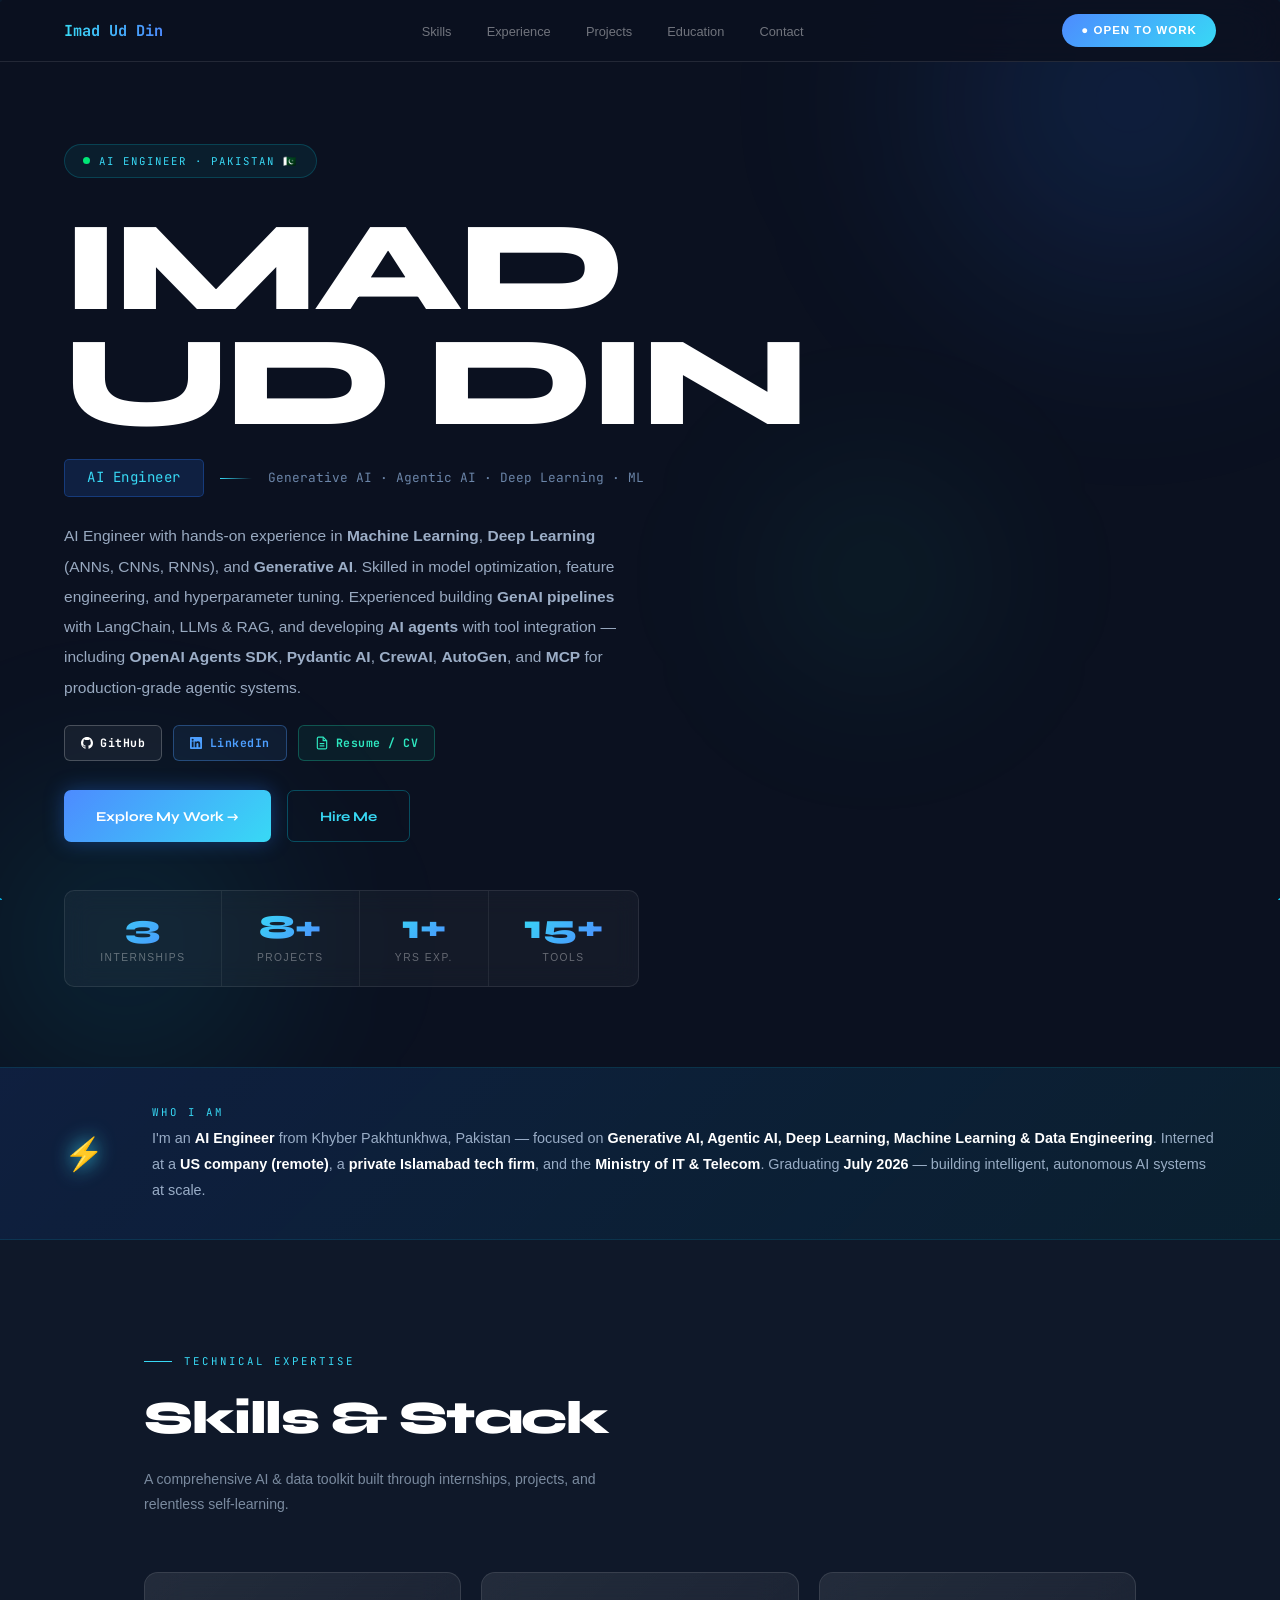
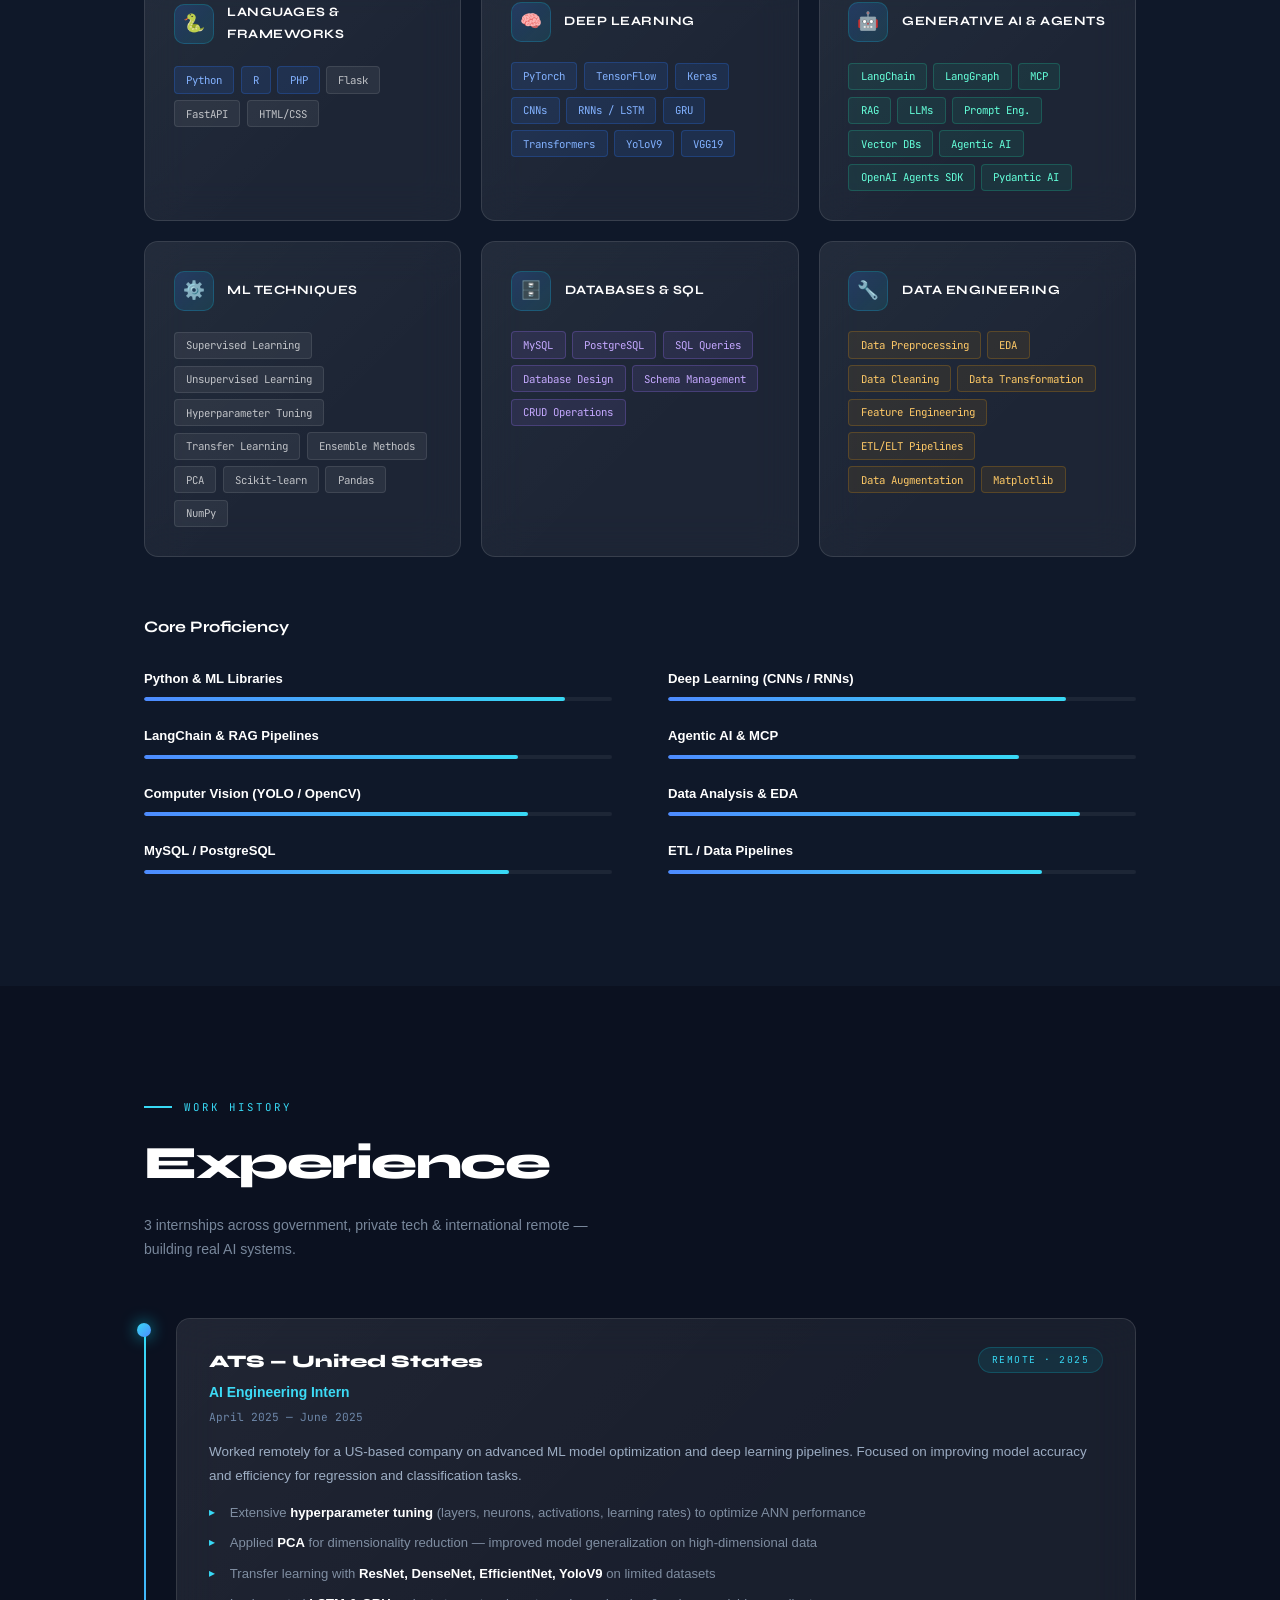
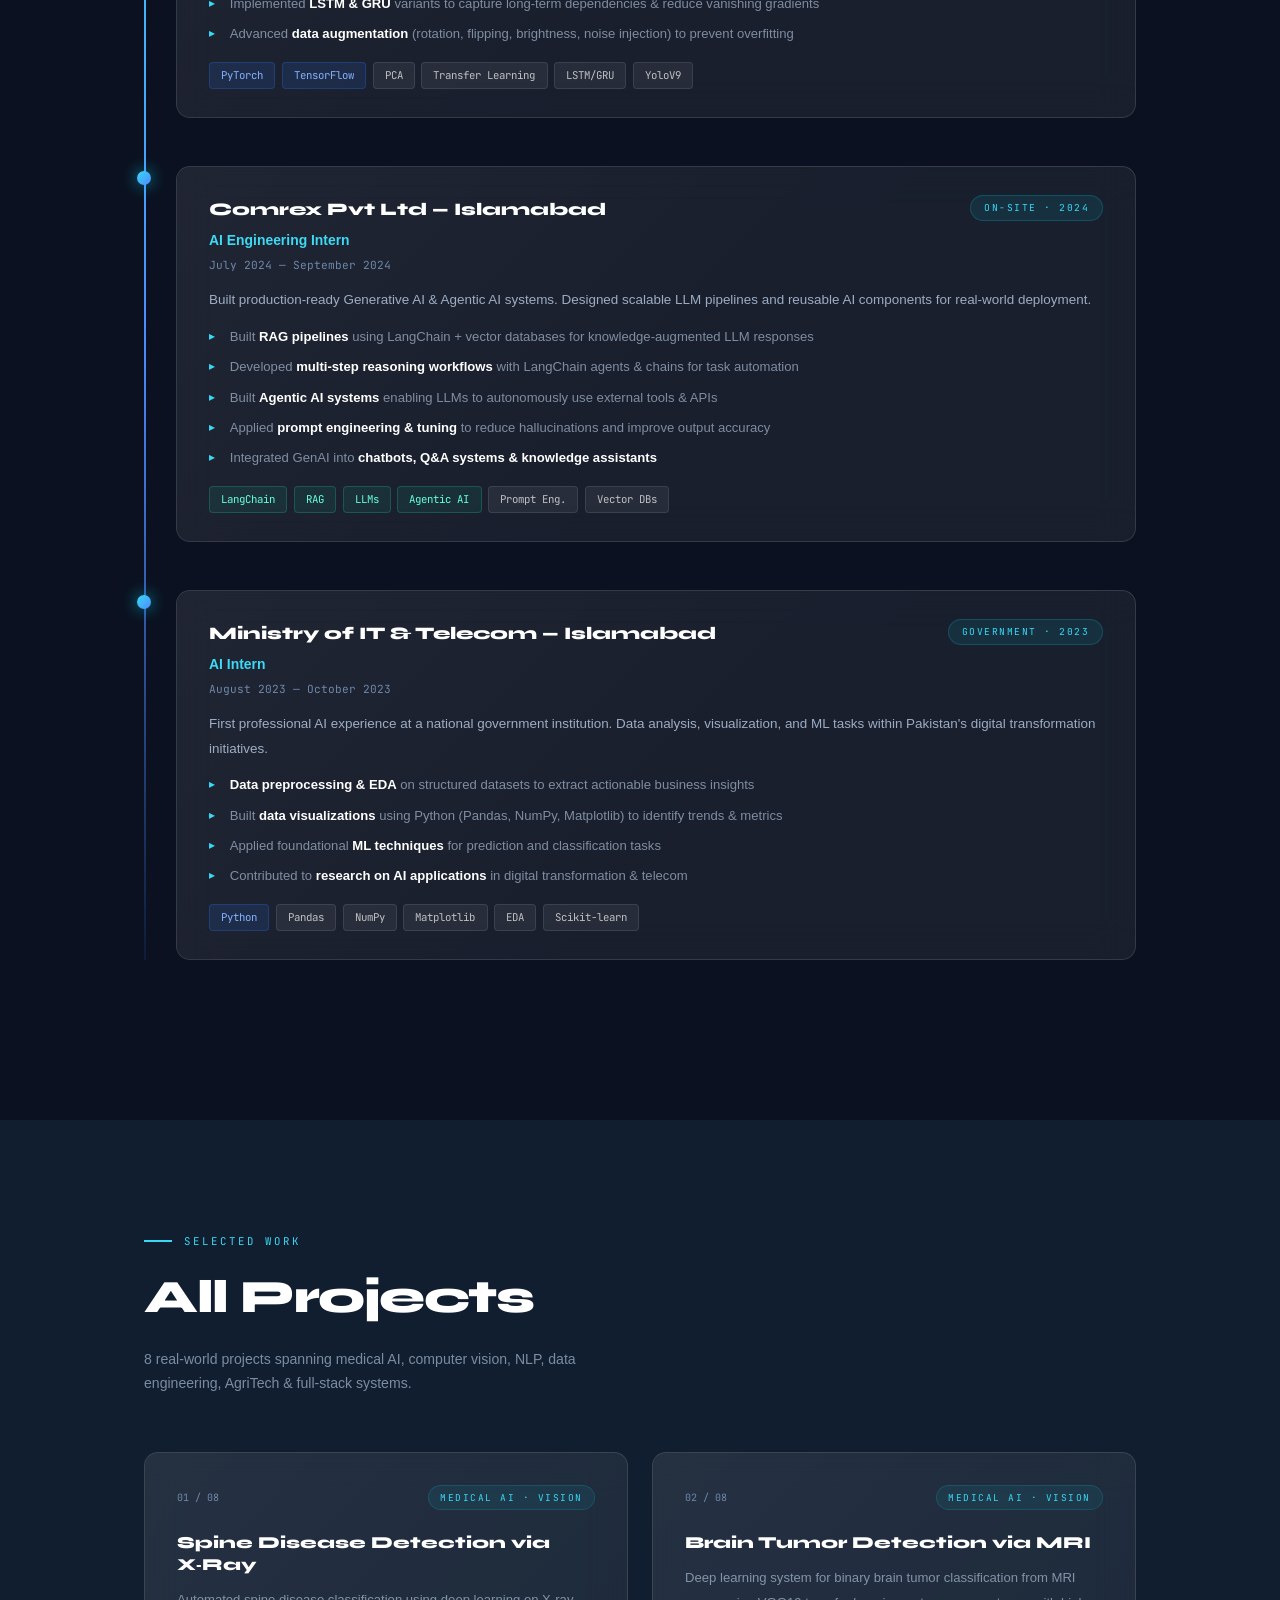
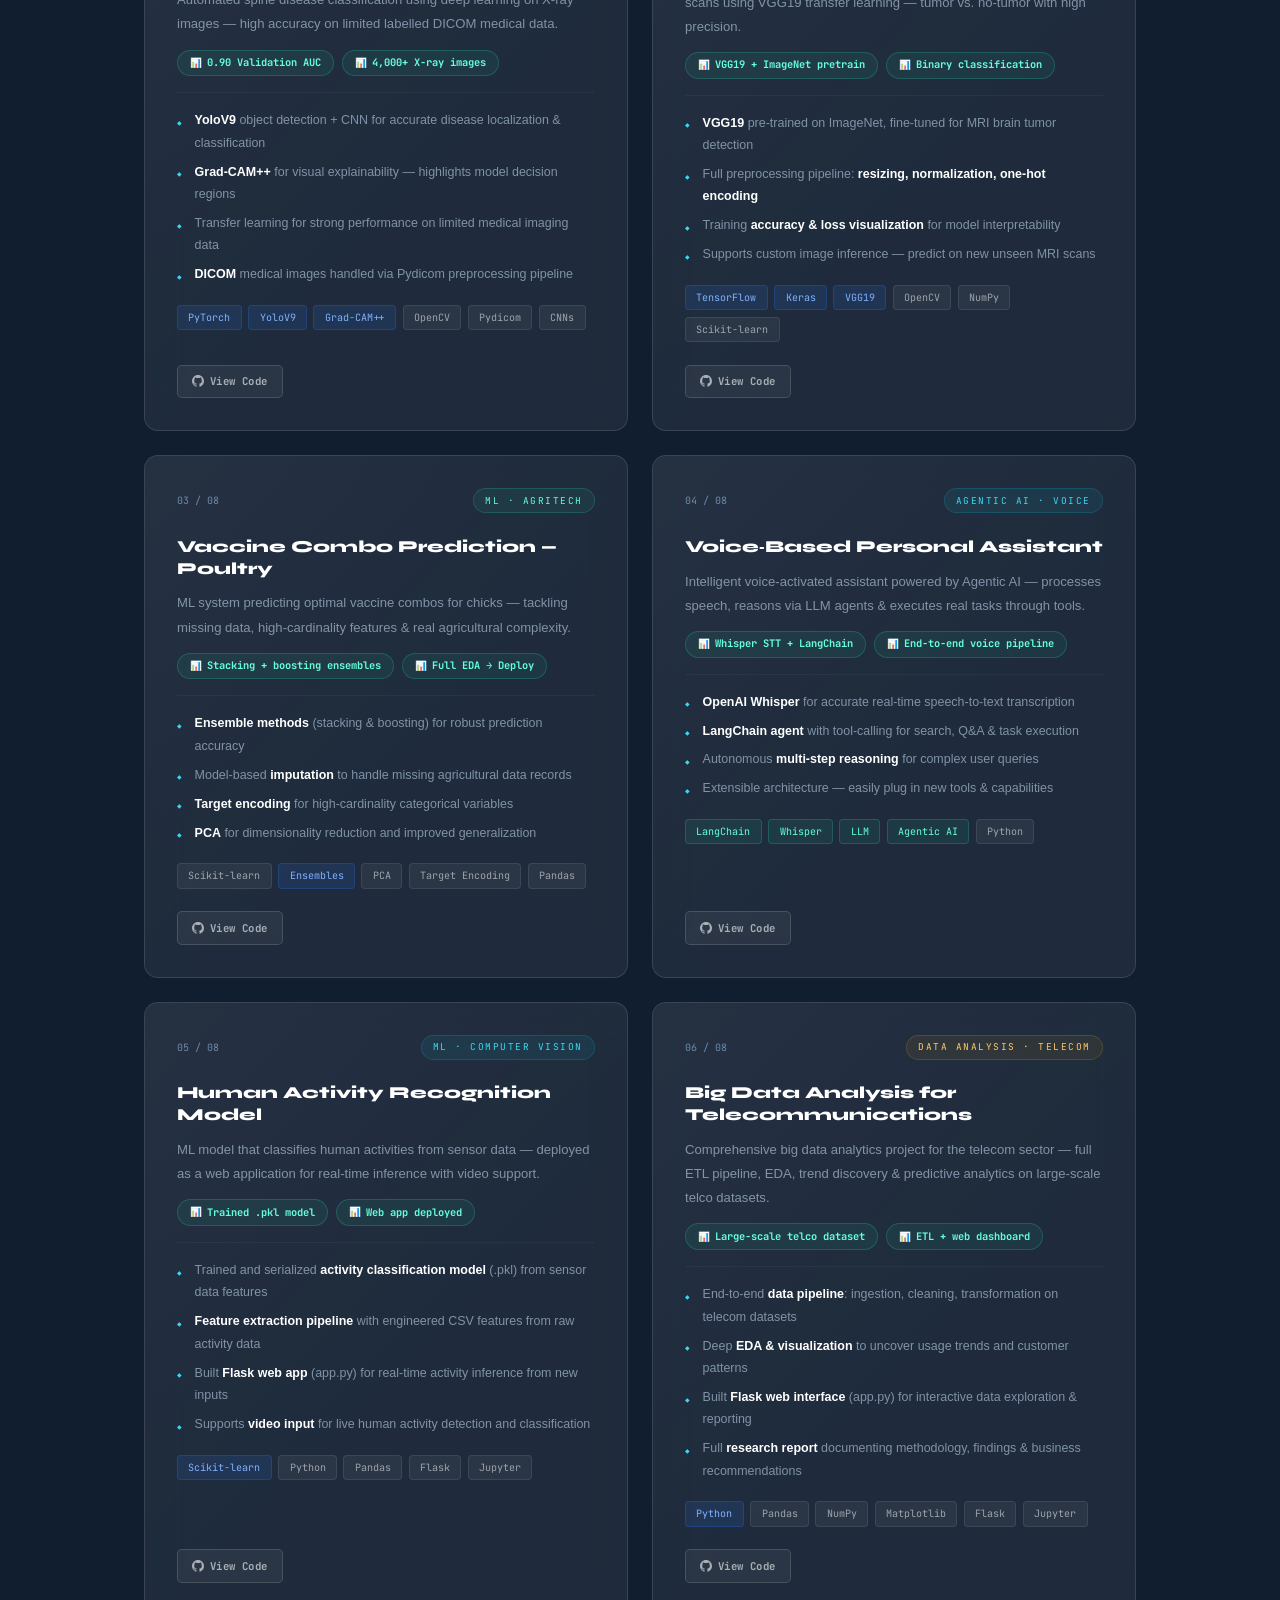
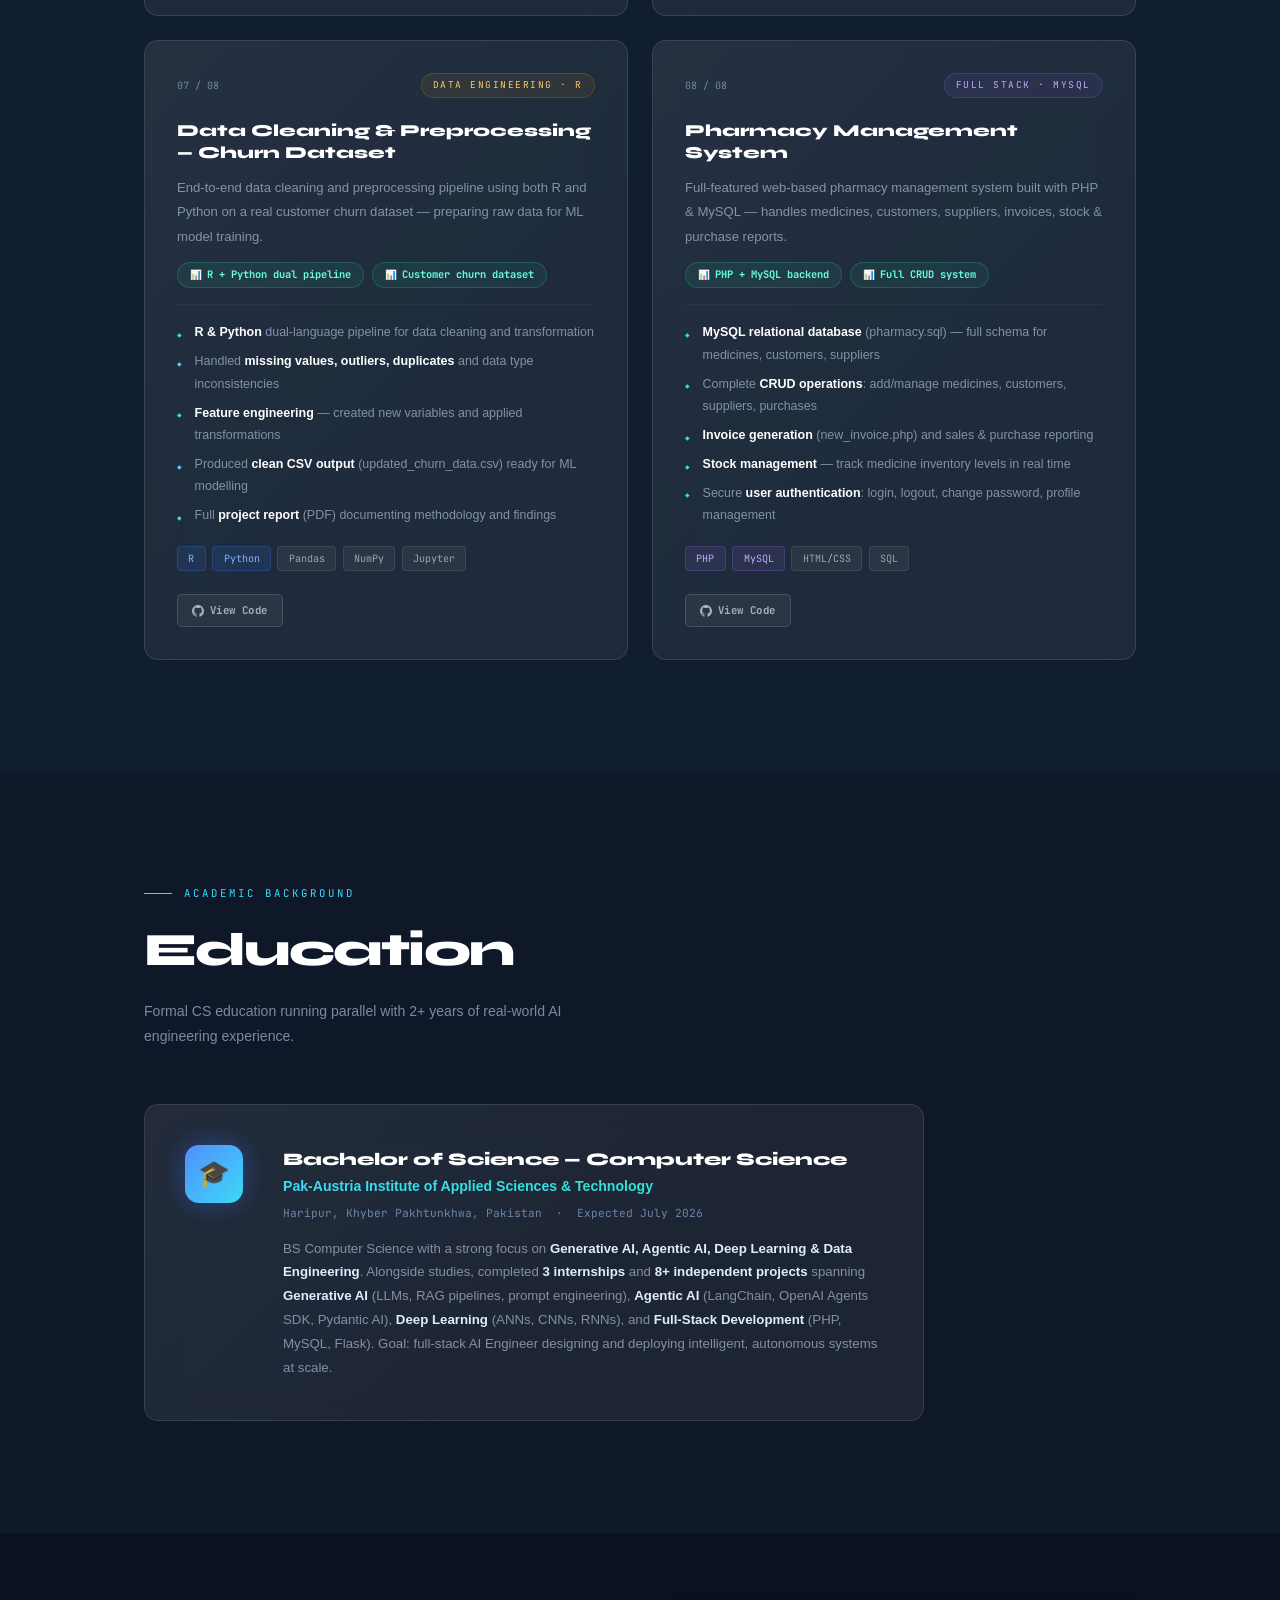
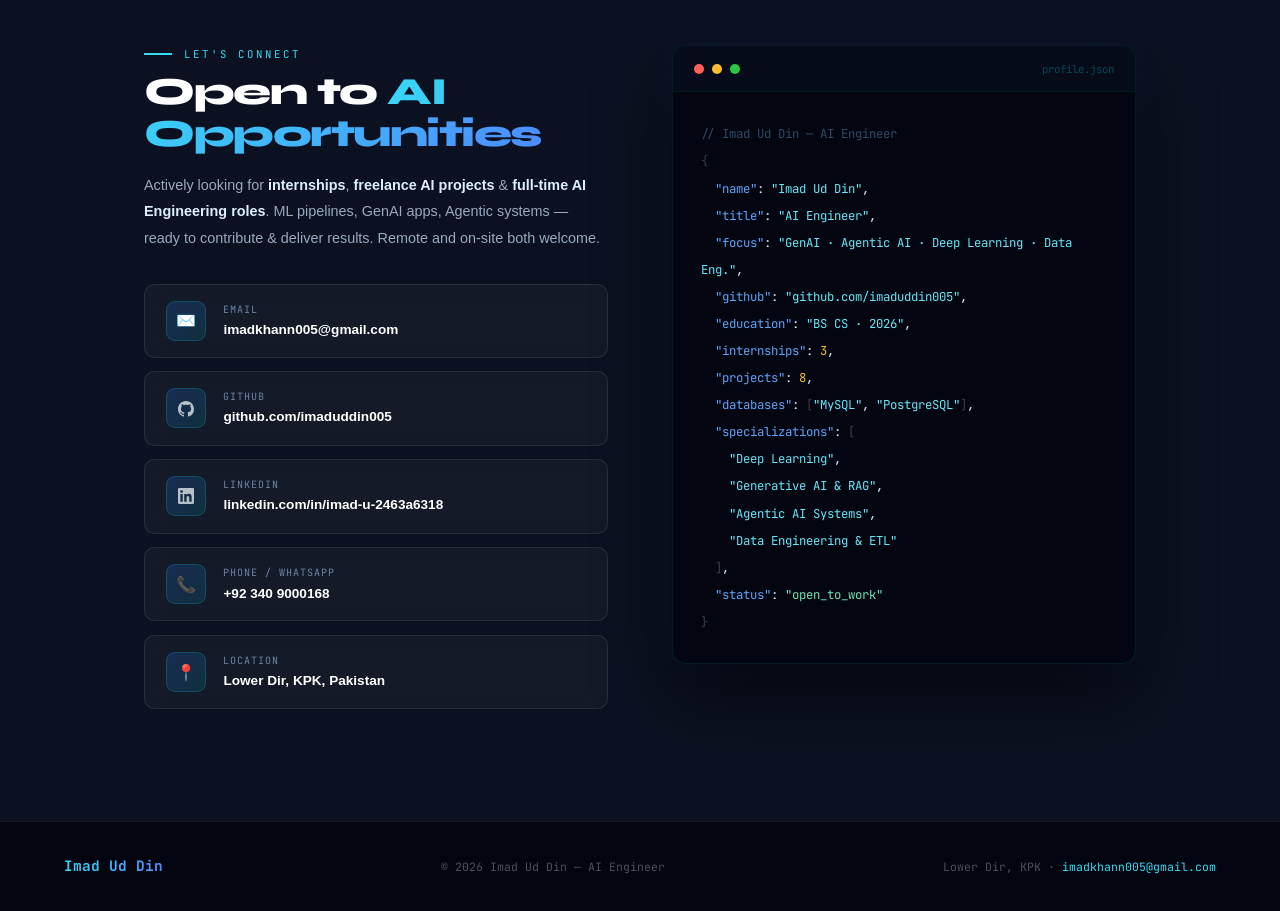
==== commit 00ab0ec0: "Update index.html" ====
--- a/index.html
+++ b/index.html
@@ -29,7 +29,7 @@
 ::-webkit-scrollbar-track{background:var(--bg)}
 ::-webkit-scrollbar-thumb{background:linear-gradient(var(--cyan),var(--blue));border-radius:3px}
 canvas#bg{position:fixed;inset:0;z-index:0;pointer-events:none}
-
+ 
 /* NAV */
 nav{position:fixed;top:0;left:0;right:0;z-index:100;display:flex;align-items:center;justify-content:space-between;padding:.9rem 4rem;background:rgba(11,17,32,.92);backdrop-filter:blur(24px);border-bottom:1px solid rgba(255,255,255,.1)}
 .logo{font-family:var(--b);font-size:.95rem;font-weight:700;background:linear-gradient(90deg,var(--cyan),var(--blue));-webkit-background-clip:text;-webkit-text-fill-color:transparent}
@@ -40,7 +40,7 @@
 .nav-links a:hover::after{width:100%}
 .hire-btn{background:linear-gradient(135deg,var(--blue),var(--cyan));color:#fff;border:none;padding:.4rem 1.2rem;border-radius:20px;font-size:.72rem;font-weight:700;letter-spacing:1px;text-transform:uppercase;cursor:pointer;animation:hireGlow 2.5s ease infinite alternate;text-decoration:none;display:inline-flex;align-items:center}
 @keyframes hireGlow{from{box-shadow:0 0 8px rgba(41,121,255,.5)}to{box-shadow:0 0 22px rgba(0,229,255,.8),0 0 45px rgba(0,229,255,.3)}}
-
+ 
 /* HERO */
 #hero{min-height:100vh;display:flex;flex-direction:column;justify-content:center;padding:9rem 4rem 5rem;position:relative;z-index:1;overflow:hidden}
 .orb{position:absolute;border-radius:50%;pointer-events:none;filter:blur(80px);animation:orbFloat 10s ease-in-out infinite}
@@ -79,14 +79,14 @@
 .sn{font-family:var(--h);font-size:2.1rem;font-weight:800;background:linear-gradient(135deg,var(--cyan),var(--blue));-webkit-background-clip:text;-webkit-text-fill-color:transparent;display:block;line-height:1}
 .sl{color:rgba(255,255,255,.35);font-size:.64rem;letter-spacing:1.5px;text-transform:uppercase;margin-top:.25rem;display:block}
 @keyframes fadeSlide{from{opacity:0;transform:translateY(24px)}to{opacity:1;transform:translateY(0)}}
-
+ 
 /* BANNER */
 .banner{position:relative;z-index:1;background:linear-gradient(135deg,rgba(41,121,255,.14),rgba(0,229,255,.07));border-top:1px solid rgba(0,229,255,.1);border-bottom:1px solid rgba(0,229,255,.1);padding:2.2rem 4rem;display:flex;align-items:center;gap:3rem}
 .ban-icon{font-size:2rem;filter:drop-shadow(0 0 10px var(--cyan));flex-shrink:0}
 .ban-label{font-family:var(--b);font-size:.67rem;letter-spacing:3px;text-transform:uppercase;color:var(--cyan);margin-bottom:.3rem}
 .ban-text{color:rgba(176,196,222,.7);font-size:.9rem;line-height:1.8}
 .ban-text strong{color:#fff}
-
+ 
 /* LAYOUT */
 .wrap{max-width:1120px;margin:0 auto;padding:0 4rem}
 .sec{position:relative;z-index:1}
@@ -95,12 +95,12 @@
 .ey::before{content:'';width:28px;height:1.5px;background:var(--cyan)}
 .sh{font-family:var(--h);font-size:clamp(2rem,4vw,2.9rem);font-weight:800;letter-spacing:-1.5px;color:#fff;margin-bottom:.6rem}
 .ss{color:rgba(255,255,255,.38);font-size:.88rem;max-width:460px;margin-bottom:3.5rem;line-height:1.75}
-
+ 
 /* GLASS CARD */
 .gc{background:rgba(255,255,255,.06);border:1px solid rgba(255,255,255,.12);border-radius:14px;backdrop-filter:blur(20px);transition:border-color .3s,transform .3s,box-shadow .3s;position:relative;overflow:hidden}
 .gc::before{content:'';position:absolute;inset:0;background:linear-gradient(135deg,rgba(255,255,255,.03),transparent 60%);pointer-events:none;border-radius:14px}
 .gc:hover{border-color:rgba(255,255,255,.22);transform:translateY(-5px);box-shadow:0 22px 55px rgba(0,0,0,.55),0 0 35px rgba(0,229,255,.07)}
-
+ 
 /* SKILLS */
 #skills{background:var(--bg1)}
 .sk-grid{display:grid;grid-template-columns:repeat(auto-fill,minmax(250px,1fr));gap:1.25rem}
@@ -123,7 +123,7 @@
 .pbar{height:4px;background:rgba(255,255,255,.06);border-radius:4px;overflow:hidden}
 .pfill{height:100%;border-radius:4px;background:linear-gradient(90deg,var(--blue),var(--cyan));transform:scaleX(0);transform-origin:left;animation:grow 1.5s cubic-bezier(.4,0,.2,1) forwards}
 @keyframes grow{to{transform:scaleX(1)}}
-
+ 
 /* EXPERIENCE */
 #experience{background:var(--bg)}
 .tl{position:relative;padding-left:2rem}
@@ -142,7 +142,7 @@
 .tll li::before{content:'▸';position:absolute;left:0;color:var(--cyan);font-size:.75rem}
 .tll li strong{color:#c8d8f0}
 .tltags{display:flex;flex-wrap:wrap;gap:.4rem;margin-top:1rem}
-
+ 
 /* PROJECTS */
 #projects{background:var(--bg2)}
 .pj-grid{display:grid;grid-template-columns:repeat(auto-fill,minmax(320px,1fr));gap:1.5rem}
@@ -171,7 +171,7 @@
 .pj-metrics{display:flex;flex-wrap:wrap;gap:.5rem;margin-top:.8rem}
 .metric-chip{display:inline-flex;align-items:center;gap:.3rem;background:rgba(29,233,182,.07);border:1px solid rgba(29,233,182,.2);color:#64ffda;font-family:var(--b);font-size:.65rem;padding:.22rem .75rem;border-radius:100px;font-weight:700}
 .metric-chip::before{content:'📊';font-size:.6rem}
-
+ 
 /* EDUCATION */
 #education{background:var(--bg1)}
 .edu-card{padding:2.5rem;display:flex;gap:2.5rem;align-items:flex-start;max-width:780px}
@@ -181,7 +181,7 @@
 .edu-meta{font-family:var(--b);font-size:.7rem;color:var(--muted)}
 .edu-txt{color:rgba(176,196,222,.6);font-size:.83rem;margin-top:.85rem;line-height:1.8}
 .edu-txt strong{color:var(--text)}
-
+ 
 /* CONTACT */
 #contact{background:var(--bg)}
 .ct-grid{display:grid;grid-template-columns:1fr 1fr;gap:4rem;align-items:start}
@@ -201,7 +201,7 @@
 .cff{margin-left:auto;font-family:var(--b);font-size:.67rem;color:rgba(0,229,255,.28)}
 .ccbody{padding:1.75rem;font-family:var(--b);font-size:.77rem;line-height:2.2}
 .ck{color:#60a5fa}.cs{color:#67e8f9}.cv{color:#6ee7b7}.cb{color:rgba(255,255,255,.22)}.cn{color:#fbbf24}.cm{color:#2d4a6a}
-
+ 
 /* PDF MODAL */
 .pdf-modal{display:none;position:fixed;inset:0;z-index:1000;background:rgba(0,0,0,.85);backdrop-filter:blur(10px);align-items:center;justify-content:center}
 .pdf-modal.open{display:flex}
@@ -213,19 +213,19 @@
 .pdf-frame{flex:1;border:none;width:100%;background:#fff}
 .pdf-dl{display:inline-flex;align-items:center;gap:.4rem;padding:.35rem .9rem;background:rgba(29,233,182,.1);border:1px solid rgba(29,233,182,.3);color:var(--teal);border-radius:6px;font-family:var(--b);font-size:.7rem;text-decoration:none;transition:all .2s}
 .pdf-dl:hover{background:rgba(29,233,182,.2)}
-
+ 
 /* FOOTER */
 footer{position:relative;z-index:1;background:rgba(3,6,15,.95);border-top:1px solid rgba(255,255,255,.07);padding:2rem 4rem;display:flex;align-items:center;justify-content:space-between;color:rgba(255,255,255,.3);font-size:.72rem;font-family:var(--b)}
 .flogo{background:linear-gradient(90deg,var(--cyan),var(--blue));-webkit-background-clip:text;-webkit-text-fill-color:transparent;font-weight:700;font-size:.9rem}
 footer a{color:var(--cyan);text-decoration:none}
-
+ 
 /* REVEAL */
 .rv{opacity:0;transform:translateY(28px);transition:opacity .75s ease,transform .75s ease}
 .rv.on{opacity:1;transform:translateY(0)}
-
+ 
 /* GH SVG inline */
 .gh-svg{width:12px;height:12px;fill:currentColor;flex-shrink:0}
-
+ 
 @media(max-width:768px){
   nav{padding:.9rem 1.5rem}
   .nav-links,.hire-btn{display:none}
@@ -243,7 +243,7 @@
 </head>
 <body>
 <canvas id="bg"></canvas>
-
+ 
 <!-- PDF MODAL -->
 <div class="pdf-modal" id="pdfModal">
   <div class="pdf-inner">
@@ -260,7 +260,7 @@
     <iframe id="pdfFrame" class="pdf-frame" src=""></iframe>
   </div>
 </div>
-
+ 
 <!-- NAV -->
 <nav>
   <div class="logo">Imad Ud Din</div>
@@ -273,7 +273,7 @@
   </ul>
   <a href="https://github.com/imaduddin005" target="_blank" class="hire-btn">● Open to Work</a>
 </nav>
-
+ 
 <!-- HERO -->
 <section id="hero">
   <div class="orb orb1"></div><div class="orb orb2"></div><div class="orb orb3"></div>
@@ -317,7 +317,7 @@
     </div>
   </div>
 </section>
-
+ 
 <!-- BANNER -->
 <div class="banner">
   <div class="ban-icon">⚡</div>
@@ -330,7 +330,7 @@
     </p>
   </div>
 </div>
-
+ 
 <!-- SKILLS -->
 <section id="skills" class="sec secpad">
   <div class="wrap">
@@ -338,7 +338,7 @@
     <h2 class="sh rv">Skills &amp; Stack</h2>
     <p class="ss rv">A comprehensive AI &amp; data toolkit built through internships, projects, and relentless self‑learning.</p>
     <div class="sk-grid">
-
+ 
       <div class="gc skc rv">
         <div class="skh"><div class="ski">🐍</div><h3>Languages &amp; Frameworks</h3></div>
         <div class="tgs">
@@ -347,7 +347,7 @@
           <span class="tg">HTML/CSS</span>
         </div>
       </div>
-
+ 
       <div class="gc skc rv">
         <div class="skh"><div class="ski">🧠</div><h3>Deep Learning</h3></div>
         <div class="tgs">
@@ -356,7 +356,7 @@
           <span class="tg b">Transformers</span><span class="tg b">YoloV9</span><span class="tg b">VGG19</span>
         </div>
       </div>
-
+ 
       <div class="gc skc rv">
         <div class="skh"><div class="ski">🤖</div><h3>Generative AI &amp; Agents</h3></div>
         <div class="tgs">
@@ -366,7 +366,7 @@
           <span class="tg t">OpenAI Agents SDK</span><span class="tg t">Pydantic AI</span>
         </div>
       </div>
-
+ 
       <div class="gc skc rv">
         <div class="skh"><div class="ski">⚙️</div><h3>ML Techniques</h3></div>
         <div class="tgs">
@@ -376,7 +376,7 @@
           <span class="tg">Scikit-learn</span><span class="tg">Pandas</span><span class="tg">NumPy</span>
         </div>
       </div>
-
+ 
       <div class="gc skc rv">
         <div class="skh"><div class="ski">🗄️</div><h3>Databases &amp; SQL</h3></div>
         <div class="tgs">
@@ -385,7 +385,7 @@
           <span class="tg p">Schema Management</span><span class="tg p">CRUD Operations</span>
         </div>
       </div>
-
+ 
       <div class="gc skc rv">
         <div class="skh"><div class="ski">🔧</div><h3>Data Engineering</h3></div>
         <div class="tgs">
@@ -395,7 +395,7 @@
           <span class="tg o">Data Augmentation</span><span class="tg o">Matplotlib</span>
         </div>
       </div>
-
+ 
     </div>
     <div class="prow rv">
       <div class="pt">Core Proficiency</div>
@@ -412,7 +412,7 @@
     </div>
   </div>
 </section>
-
+ 
 <!-- EXPERIENCE -->
 <section id="experience" class="sec secpad">
   <div class="wrap">
@@ -474,7 +474,7 @@
     </div>
   </div>
 </section>
-
+ 
 <!-- PROJECTS -->
 <section id="projects" class="sec secpad">
   <div class="wrap">
@@ -482,7 +482,7 @@
     <h2 class="sh rv">All Projects</h2>
     <p class="ss rv">8 real‑world projects spanning medical AI, computer vision, NLP, data engineering, AgriTech &amp; full‑stack systems.</p>
     <div class="pj-grid">
-
+ 
       <!-- 01 -->
       <div class="gc pjc rv">
         <div class="pjtop"><span class="pjn">01 / 08</span><span class="pjtype">Medical AI · Vision</span></div>
@@ -500,7 +500,7 @@
           <a href="https://github.com/imaduddin005" target="_blank" class="pja pja-code"><svg class="gh-svg" viewBox="0 0 24 24"><path d="M12 0C5.37 0 0 5.37 0 12c0 5.31 3.435 9.795 8.205 11.385.6.105.825-.255.825-.57 0-.285-.015-1.23-.015-2.235-3.015.555-3.795-.735-4.035-1.41-.135-.345-.72-1.41-1.23-1.695-.42-.225-1.02-.78-.015-.795.945-.015 1.62.87 1.845 1.23 1.08 1.815 2.805 1.305 3.495.99.105-.78.42-1.305.765-1.605-2.67-.3-5.46-1.335-5.46-5.925 0-1.305.465-2.385 1.23-3.225-.12-.3-.54-1.53.12-3.18 0 0 1.005-.315 3.3 1.23.96-.27 1.98-.405 3-.405s2.04.135 3 .405c2.295-1.56 3.3-1.23 3.3-1.23.66 1.65.24 2.88.12 3.18.765.84 1.23 1.905 1.23 3.225 0 4.605-2.805 5.625-5.475 5.925.435.375.81 1.095.81 2.22 0 1.605-.015 2.895-.015 3.3 0 .315.225.69.825.57A12.02 12.02 0 0024 12c0-6.63-5.37-12-12-12z"/></svg> View Code</a>
         </div>
       </div>
-
+ 
       <!-- 02 -->
       <div class="gc pjc rv">
         <div class="pjtop"><span class="pjn">02 / 08</span><span class="pjtype">Medical AI · Vision</span></div>
@@ -518,7 +518,7 @@
           <a href="https://github.com/imaduddin005/Brain-tumor-detection-using-Deep_Learning" target="_blank" class="pja pja-code"><svg class="gh-svg" viewBox="0 0 24 24"><path d="M12 0C5.37 0 0 5.37 0 12c0 5.31 3.435 9.795 8.205 11.385.6.105.825-.255.825-.57 0-.285-.015-1.23-.015-2.235-3.015.555-3.795-.735-4.035-1.41-.135-.345-.72-1.41-1.23-1.695-.42-.225-1.02-.78-.015-.795.945-.015 1.62.87 1.845 1.23 1.08 1.815 2.805 1.305 3.495.99.105-.78.42-1.305.765-1.605-2.67-.3-5.46-1.335-5.46-5.925 0-1.305.465-2.385 1.23-3.225-.12-.3-.54-1.53.12-3.18 0 0 1.005-.315 3.3 1.23.96-.27 1.98-.405 3-.405s2.04.135 3 .405c2.295-1.56 3.3-1.23 3.3-1.23.66 1.65.24 2.88.12 3.18.765.84 1.23 1.905 1.23 3.225 0 4.605-2.805 5.625-5.475 5.925.435.375.81 1.095.81 2.22 0 1.605-.015 2.895-.015 3.3 0 .315.225.69.825.57A12.02 12.02 0 0024 12c0-6.63-5.37-12-12-12z"/></svg> View Code</a>
         </div>
       </div>
-
+ 
       <!-- 03 -->
       <div class="gc pjc rv">
         <div class="pjtop"><span class="pjn">03 / 08</span><span class="pjtype g">ML · AgriTech</span></div>
@@ -536,7 +536,7 @@
           <a href="https://github.com/imaduddin005" target="_blank" class="pja pja-code"><svg class="gh-svg" viewBox="0 0 24 24"><path d="M12 0C5.37 0 0 5.37 0 12c0 5.31 3.435 9.795 8.205 11.385.6.105.825-.255.825-.57 0-.285-.015-1.23-.015-2.235-3.015.555-3.795-.735-4.035-1.41-.135-.345-.72-1.41-1.23-1.695-.42-.225-1.02-.78-.015-.795.945-.015 1.62.87 1.845 1.23 1.08 1.815 2.805 1.305 3.495.99.105-.78.42-1.305.765-1.605-2.67-.3-5.46-1.335-5.46-5.925 0-1.305.465-2.385 1.23-3.225-.12-.3-.54-1.53.12-3.18 0 0 1.005-.315 3.3 1.23.96-.27 1.98-.405 3-.405s2.04.135 3 .405c2.295-1.56 3.3-1.23 3.3-1.23.66 1.65.24 2.88.12 3.18.765.84 1.23 1.905 1.23 3.225 0 4.605-2.805 5.625-5.475 5.925.435.375.81 1.095.81 2.22 0 1.605-.015 2.895-.015 3.3 0 .315.225.69.825.57A12.02 12.02 0 0024 12c0-6.63-5.37-12-12-12z"/></svg> View Code</a>
         </div>
       </div>
-
+ 
       <!-- 04 -->
       <div class="gc pjc rv">
         <div class="pjtop"><span class="pjn">04 / 08</span><span class="pjtype">Agentic AI · Voice</span></div>
@@ -554,7 +554,7 @@
           <a href="https://github.com/imaduddin005" target="_blank" class="pja pja-code"><svg class="gh-svg" viewBox="0 0 24 24"><path d="M12 0C5.37 0 0 5.37 0 12c0 5.31 3.435 9.795 8.205 11.385.6.105.825-.255.825-.57 0-.285-.015-1.23-.015-2.235-3.015.555-3.795-.735-4.035-1.41-.135-.345-.72-1.41-1.23-1.695-.42-.225-1.02-.78-.015-.795.945-.015 1.62.87 1.845 1.23 1.08 1.815 2.805 1.305 3.495.99.105-.78.42-1.305.765-1.605-2.67-.3-5.46-1.335-5.46-5.925 0-1.305.465-2.385 1.23-3.225-.12-.3-.54-1.53.12-3.18 0 0 1.005-.315 3.3 1.23.96-.27 1.98-.405 3-.405s2.04.135 3 .405c2.295-1.56 3.3-1.23 3.3-1.23.66 1.65.24 2.88.12 3.18.765.84 1.23 1.905 1.23 3.225 0 4.605-2.805 5.625-5.475 5.925.435.375.81 1.095.81 2.22 0 1.605-.015 2.895-.015 3.3 0 .315.225.69.825.57A12.02 12.02 0 0024 12c0-6.63-5.37-12-12-12z"/></svg> View Code</a>
         </div>
       </div>
-
+ 
       <!-- 05 -->
       <div class="gc pjc rv">
         <div class="pjtop"><span class="pjn">05 / 08</span><span class="pjtype">ML · Computer Vision</span></div>
@@ -572,7 +572,7 @@
           <a href="https://github.com/imaduddin005/Human-activity-model" target="_blank" class="pja pja-code"><svg class="gh-svg" viewBox="0 0 24 24"><path d="M12 0C5.37 0 0 5.37 0 12c0 5.31 3.435 9.795 8.205 11.385.6.105.825-.255.825-.57 0-.285-.015-1.23-.015-2.235-3.015.555-3.795-.735-4.035-1.41-.135-.345-.72-1.41-1.23-1.695-.42-.225-1.02-.78-.015-.795.945-.015 1.62.87 1.845 1.23 1.08 1.815 2.805 1.305 3.495.99.105-.78.42-1.305.765-1.605-2.67-.3-5.46-1.335-5.46-5.925 0-1.305.465-2.385 1.23-3.225-.12-.3-.54-1.53.12-3.18 0 0 1.005-.315 3.3 1.23.96-.27 1.98-.405 3-.405s2.04.135 3 .405c2.295-1.56 3.3-1.23 3.3-1.23.66 1.65.24 2.88.12 3.18.765.84 1.23 1.905 1.23 3.225 0 4.605-2.805 5.625-5.475 5.925.435.375.81 1.095.81 2.22 0 1.605-.015 2.895-.015 3.3 0 .315.225.69.825.57A12.02 12.02 0 0024 12c0-6.63-5.37-12-12-12z"/></svg> View Code</a>
         </div>
       </div>
-
+ 
       <!-- 06 -->
       <div class="gc pjc rv">
         <div class="pjtop"><span class="pjn">06 / 08</span><span class="pjtype o">Data Analysis · Telecom</span></div>
@@ -590,7 +590,7 @@
           <a href="https://github.com/imaduddin005/-Big-Data-Analysis-for-Telecommunications" target="_blank" class="pja pja-code"><svg class="gh-svg" viewBox="0 0 24 24"><path d="M12 0C5.37 0 0 5.37 0 12c0 5.31 3.435 9.795 8.205 11.385.6.105.825-.255.825-.57 0-.285-.015-1.23-.015-2.235-3.015.555-3.795-.735-4.035-1.41-.135-.345-.72-1.41-1.23-1.695-.42-.225-1.02-.78-.015-.795.945-.015 1.62.87 1.845 1.23 1.08 1.815 2.805 1.305 3.495.99.105-.78.42-1.305.765-1.605-2.67-.3-5.46-1.335-5.46-5.925 0-1.305.465-2.385 1.23-3.225-.12-.3-.54-1.53.12-3.18 0 0 1.005-.315 3.3 1.23.96-.27 1.98-.405 3-.405s2.04.135 3 .405c2.295-1.56 3.3-1.23 3.3-1.23.66 1.65.24 2.88.12 3.18.765.84 1.23 1.905 1.23 3.225 0 4.605-2.805 5.625-5.475 5.925.435.375.81 1.095.81 2.22 0 1.605-.015 2.895-.015 3.3 0 .315.225.69.825.57A12.02 12.02 0 0024 12c0-6.63-5.37-12-12-12z"/></svg> View Code</a>
         </div>
       </div>
-
+ 
       <!-- 07 -->
       <div class="gc pjc rv">
         <div class="pjtop"><span class="pjn">07 / 08</span><span class="pjtype o">Data Engineering · R</span></div>
@@ -609,7 +609,7 @@
           <a href="https://github.com/imaduddin005/Data-Cleaning-and-Preprocessing-Using-R" target="_blank" class="pja pja-code"><svg class="gh-svg" viewBox="0 0 24 24"><path d="M12 0C5.37 0 0 5.37 0 12c0 5.31 3.435 9.795 8.205 11.385.6.105.825-.255.825-.57 0-.285-.015-1.23-.015-2.235-3.015.555-3.795-.735-4.035-1.41-.135-.345-.72-1.41-1.23-1.695-.42-.225-1.02-.78-.015-.795.945-.015 1.62.87 1.845 1.23 1.08 1.815 2.805 1.305 3.495.99.105-.78.42-1.305.765-1.605-2.67-.3-5.46-1.335-5.46-5.925 0-1.305.465-2.385 1.23-3.225-.12-.3-.54-1.53.12-3.18 0 0 1.005-.315 3.3 1.23.96-.27 1.98-.405 3-.405s2.04.135 3 .405c2.295-1.56 3.3-1.23 3.3-1.23.66 1.65.24 2.88.12 3.18.765.84 1.23 1.905 1.23 3.225 0 4.605-2.805 5.625-5.475 5.925.435.375.81 1.095.81 2.22 0 1.605-.015 2.895-.015 3.3 0 .315.225.69.825.57A12.02 12.02 0 0024 12c0-6.63-5.37-12-12-12z"/></svg> View Code</a>
         </div>
       </div>
-
+ 
       <!-- 08 -->
       <div class="gc pjc rv">
         <div class="pjtop"><span class="pjn">08 / 08</span><span class="pjtype p">Full Stack · MySQL</span></div>
@@ -628,11 +628,11 @@
           <a href="https://github.com/imaduddin005/Pharmacy-Management" target="_blank" class="pja pja-code"><svg class="gh-svg" viewBox="0 0 24 24"><path d="M12 0C5.37 0 0 5.37 0 12c0 5.31 3.435 9.795 8.205 11.385.6.105.825-.255.825-.57 0-.285-.015-1.23-.015-2.235-3.015.555-3.795-.735-4.035-1.41-.135-.345-.72-1.41-1.23-1.695-.42-.225-1.02-.78-.015-.795.945-.015 1.62.87 1.845 1.23 1.08 1.815 2.805 1.305 3.495.99.105-.78.42-1.305.765-1.605-2.67-.3-5.46-1.335-5.46-5.925 0-1.305.465-2.385 1.23-3.225-.12-.3-.54-1.53.12-3.18 0 0 1.005-.315 3.3 1.23.96-.27 1.98-.405 3-.405s2.04.135 3 .405c2.295-1.56 3.3-1.23 3.3-1.23.66 1.65.24 2.88.12 3.18.765.84 1.23 1.905 1.23 3.225 0 4.605-2.805 5.625-5.475 5.925.435.375.81 1.095.81 2.22 0 1.605-.015 2.895-.015 3.3 0 .315.225.69.825.57A12.02 12.02 0 0024 12c0-6.63-5.37-12-12-12z"/></svg> View Code</a>
         </div>
       </div>
-
+ 
     </div>
   </div>
 </section>
-
+ 
 <!-- EDUCATION -->
 <section id="education" class="sec secpad">
   <div class="wrap">
@@ -658,7 +658,7 @@
     </div>
   </div>
 </section>
-
+ 
 <!-- CONTACT -->
 <section id="contact" class="sec secpad">
   <div class="wrap">
@@ -725,13 +725,13 @@
     </div>
   </div>
 </section>
-
+ 
 <footer>
   <div class="flogo">Imad Ud Din</div>
   <span>© 2026 Imad Ud Din — AI Engineer</span>
   <span>Lower Dir, KPK · <a href="mailto:imadkhann005@gmail.com">imadkhann005@gmail.com</a></span>
 </footer>
-
+ 
 <script>
 /* PARTICLES */
 const cv=document.getElementById('bg'),cx=cv.getContext('2d');
@@ -754,7 +754,7 @@
   requestAnimationFrame(drawPts);
 }
 drawPts();
-
+ 
 /* TYPED ROLE */
 const words=['AI Engineer','GenAI Builder','Agentic AI Dev','Deep Learning Eng.','Data Engineer'];
 let wi=0,ci=0,del=false;
@@ -766,11 +766,11 @@
   setTimeout(type,del?55:90);
 }
 setTimeout(type,1200);
-
+ 
 /* SCROLL REVEAL */
 const obs=new IntersectionObserver(e=>{e.forEach(x=>{if(x.isIntersecting){x.target.classList.add('on');obs.unobserve(x.target);}});},{threshold:.1});
 document.querySelectorAll('.rv').forEach(el=>obs.observe(el));
-
+ 
 /* NAV HIGHLIGHT */
 const secs=document.querySelectorAll('section[id]');
 const links=document.querySelectorAll('.nav-links a');
@@ -779,7 +779,7 @@
   secs.forEach(s=>{if(scrollY>=s.offsetTop-120)cur=s.id;});
   links.forEach(l=>{l.style.color=l.getAttribute('href')==='#'+cur?'var(--cyan)':'';});
 });
-
+ 
 /* PDF MODAL */
 function openPDF(e){
   e.preventDefault();
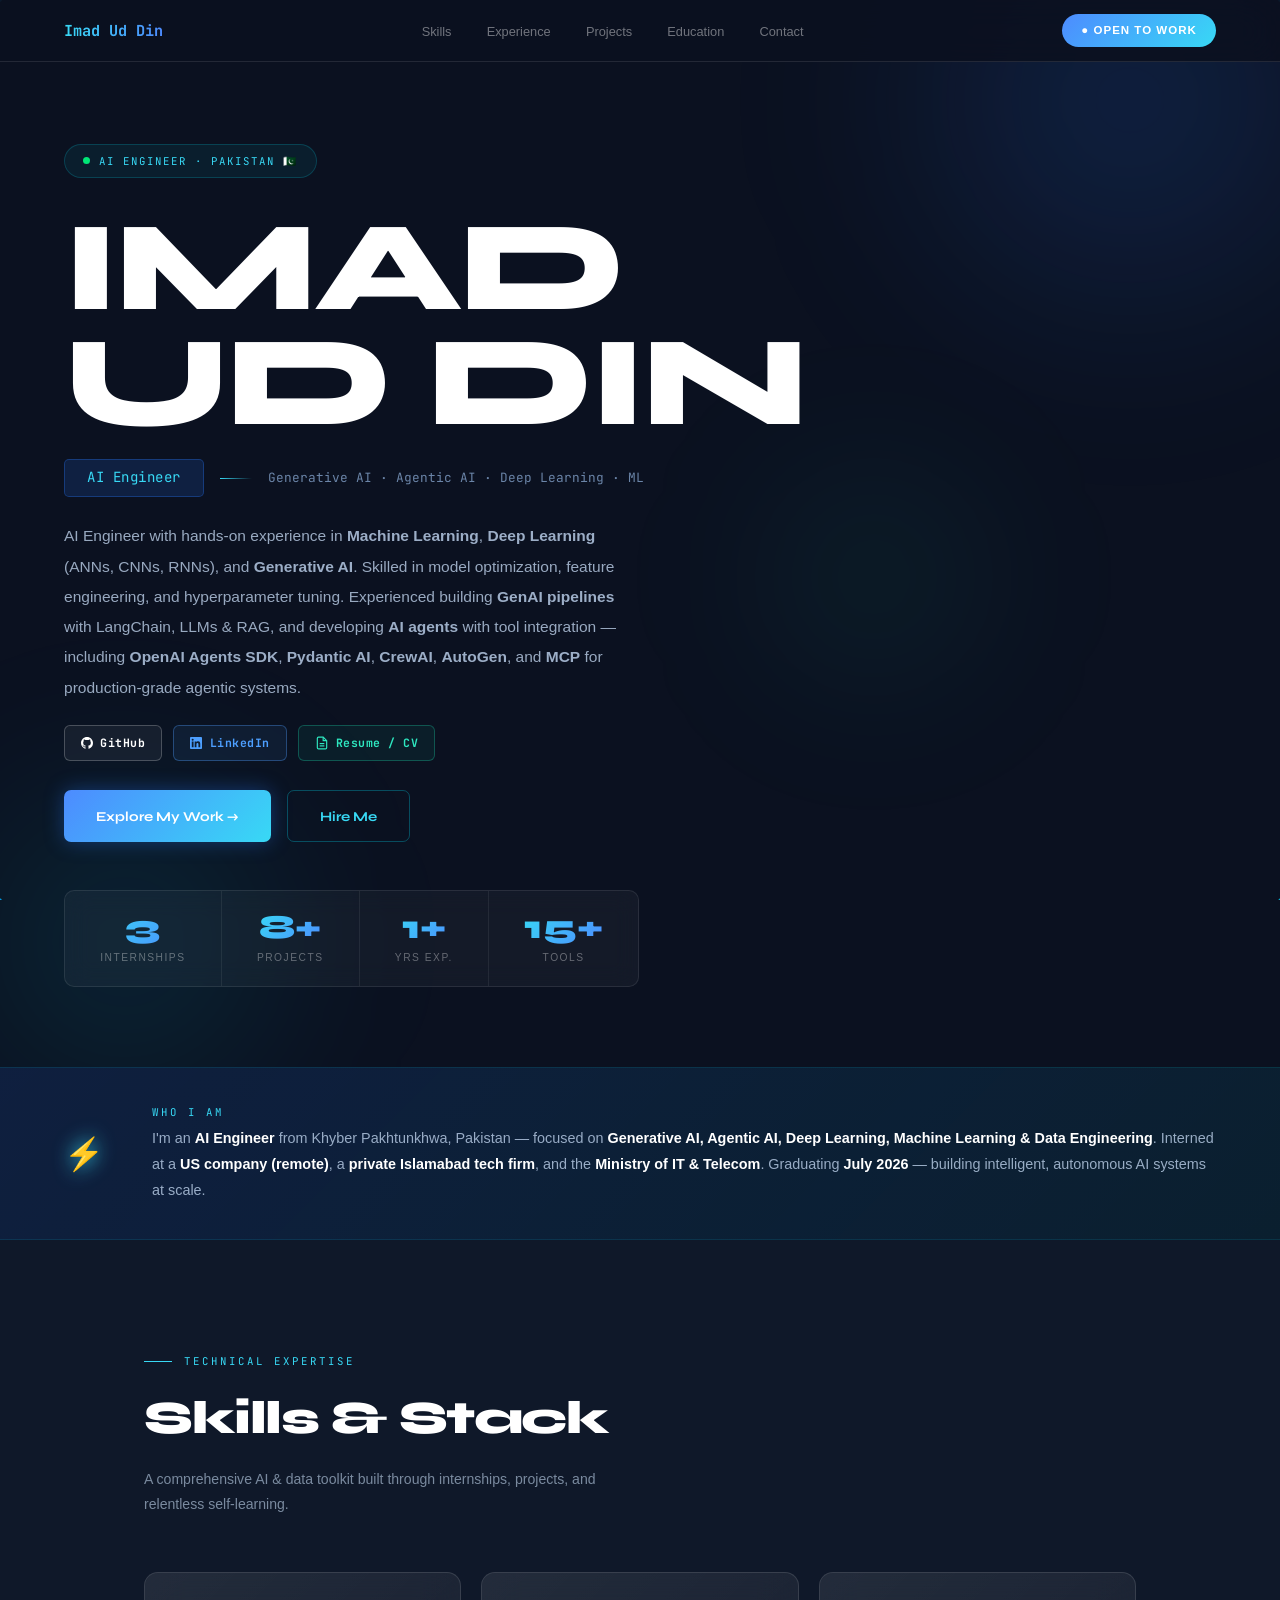
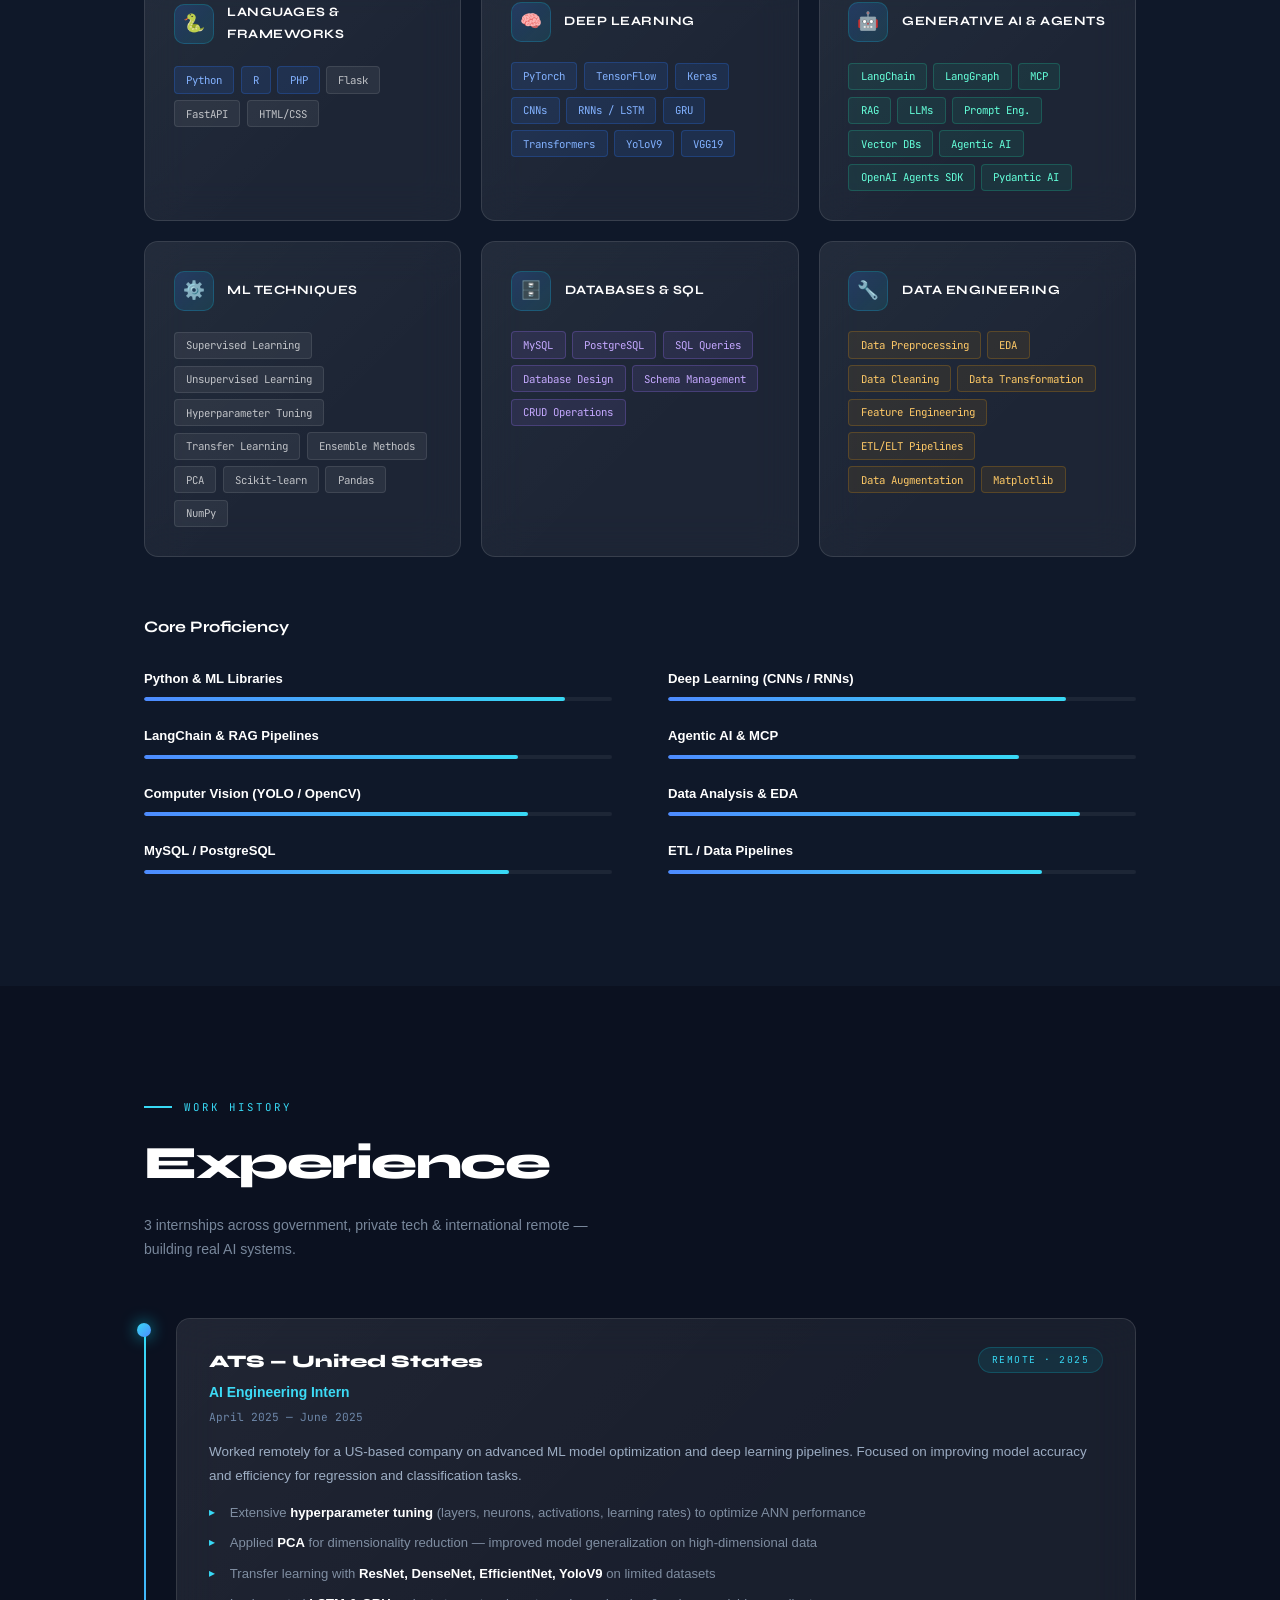
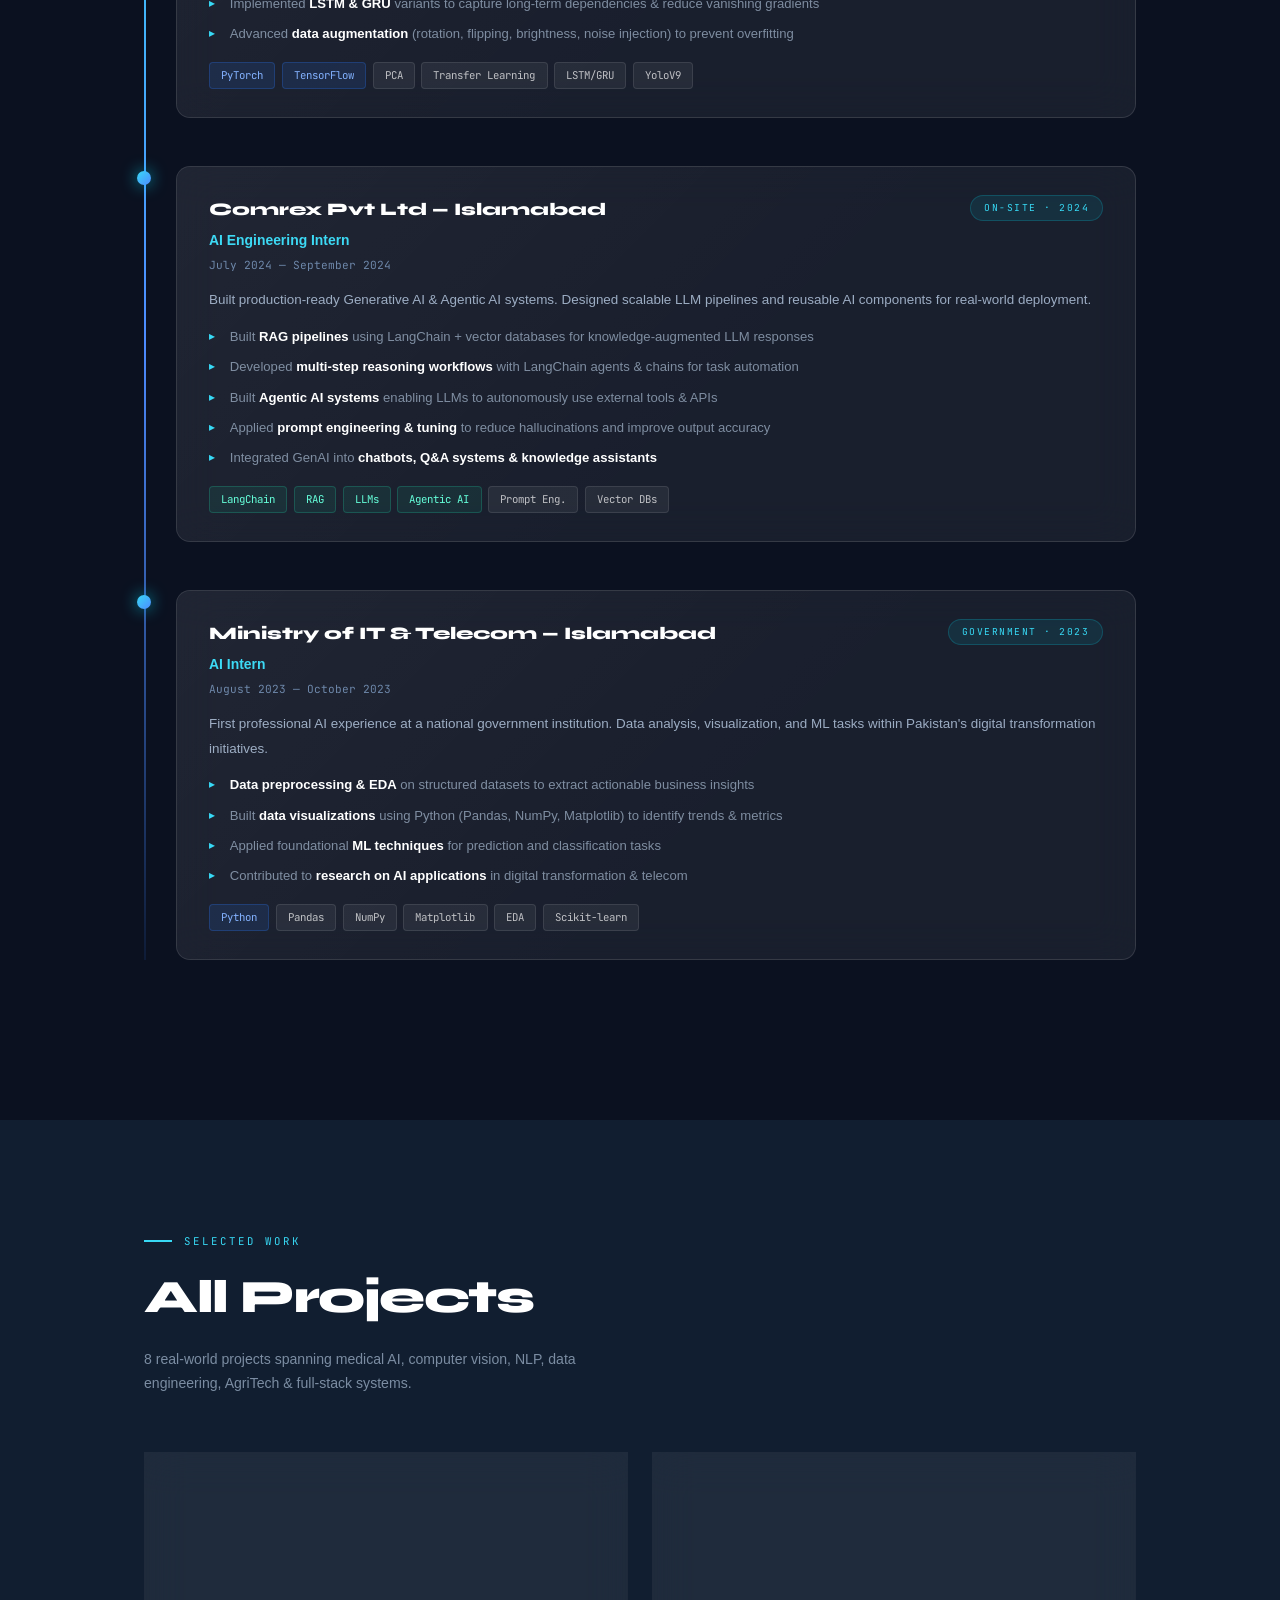
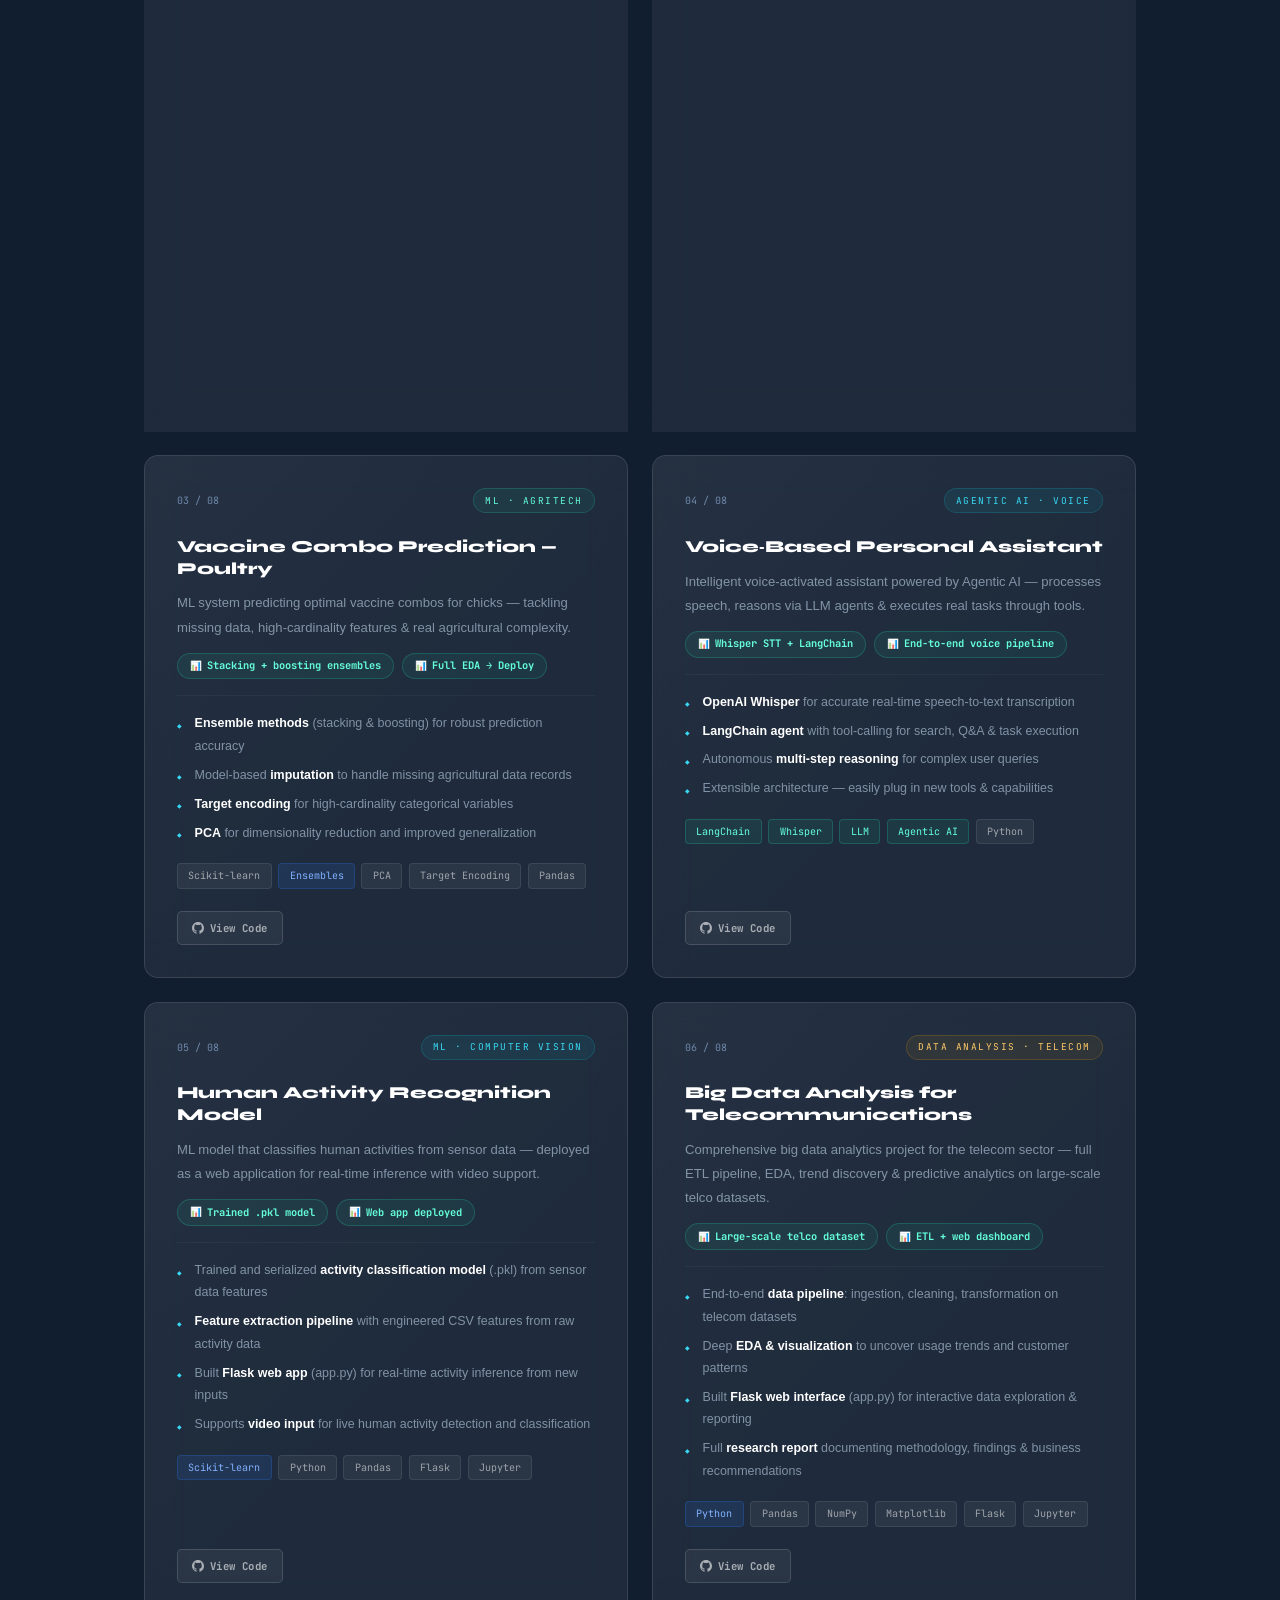
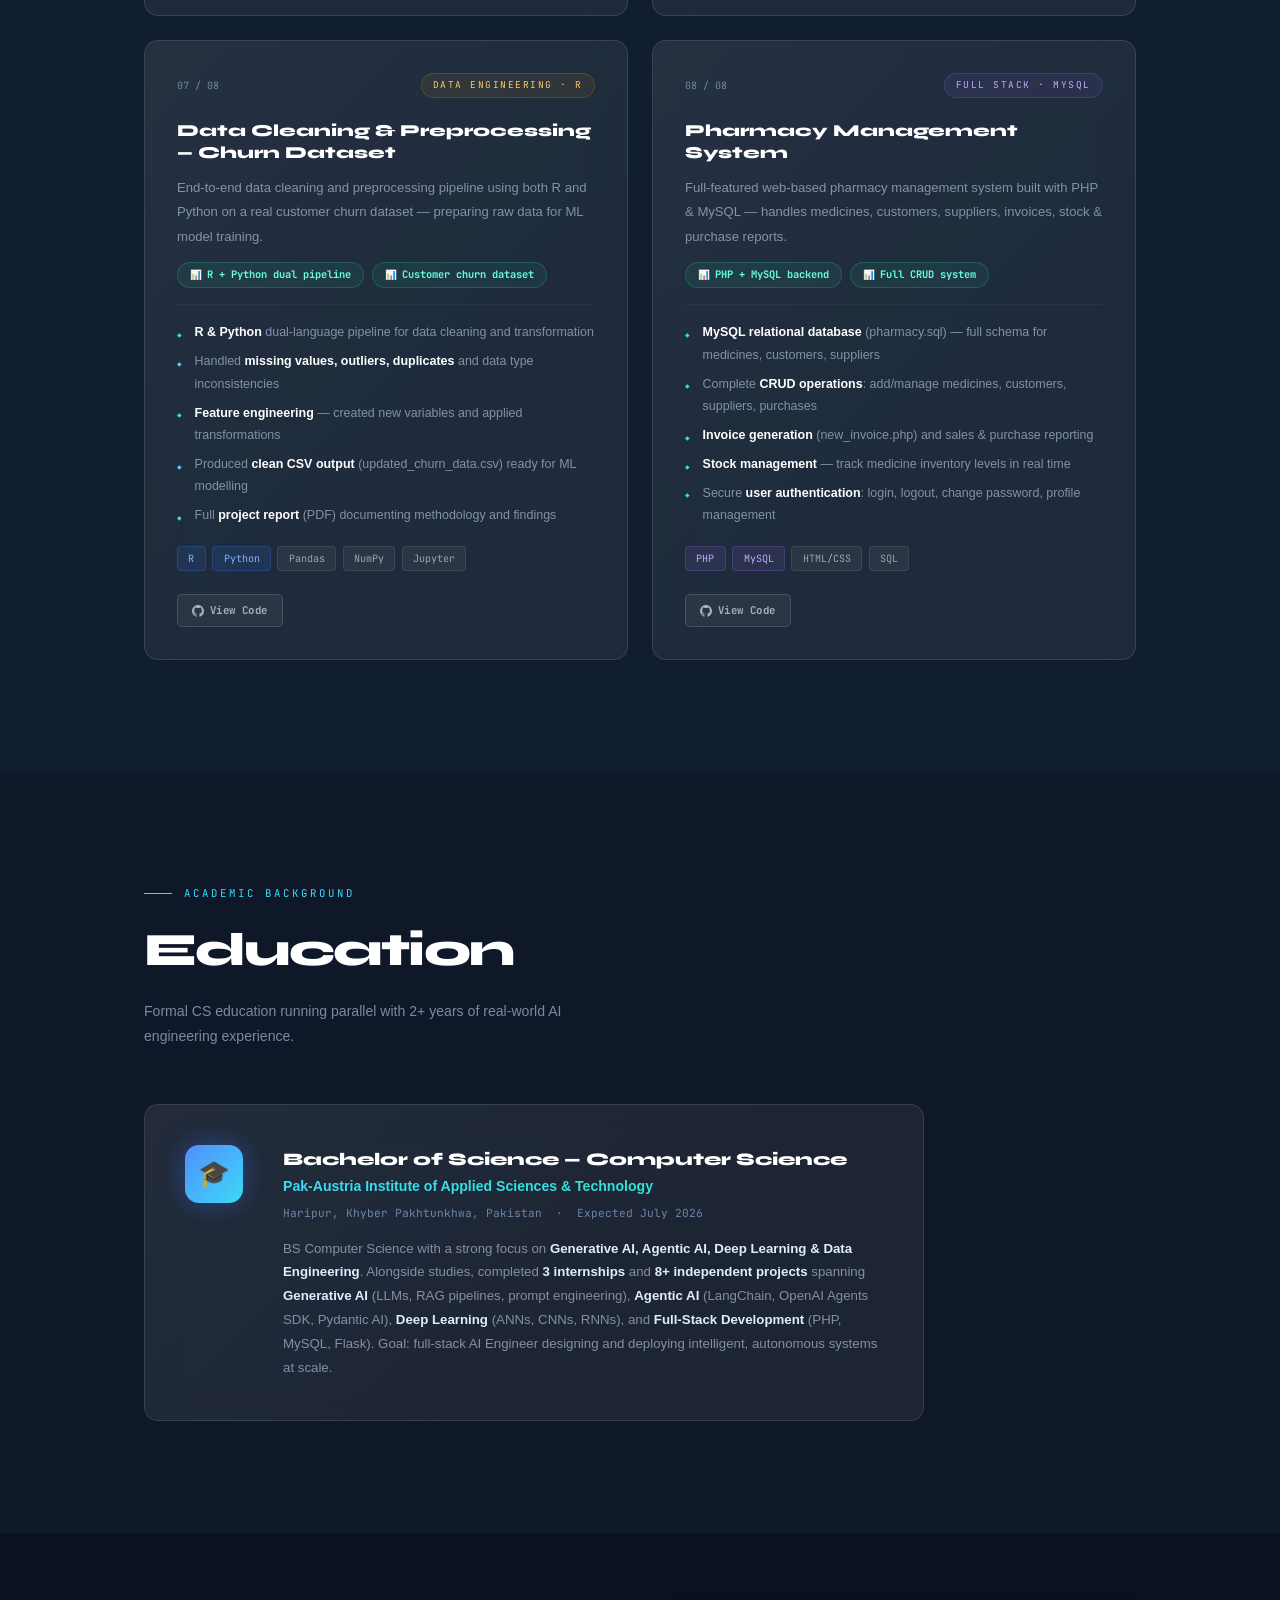
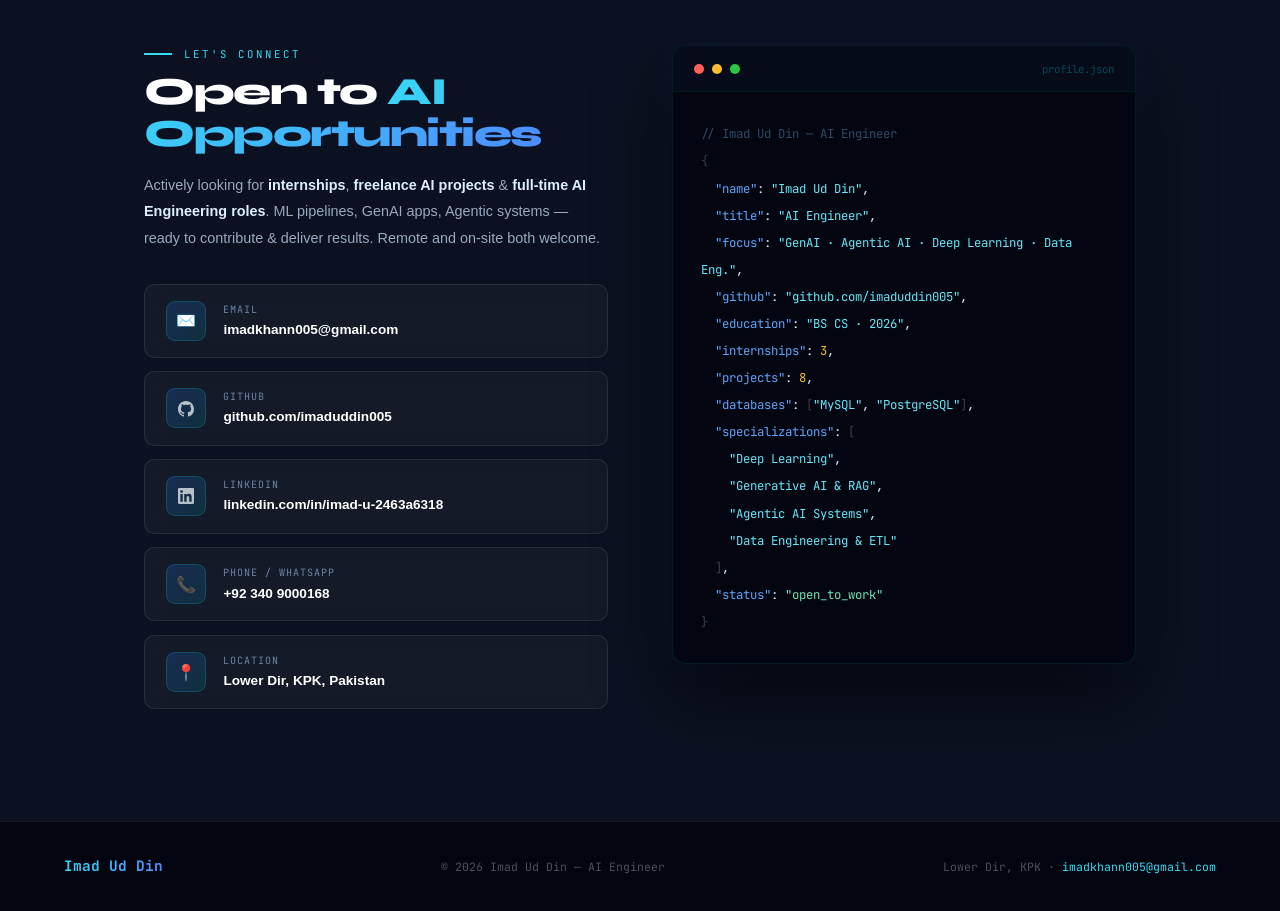
==== commit 7798912f: "Add files via upload" ====
--- a/index.html
+++ b/index.html
@@ -29,7 +29,7 @@
 ::-webkit-scrollbar-track{background:var(--bg)}
 ::-webkit-scrollbar-thumb{background:linear-gradient(var(--cyan),var(--blue));border-radius:3px}
 canvas#bg{position:fixed;inset:0;z-index:0;pointer-events:none}
- 
+
 /* NAV */
 nav{position:fixed;top:0;left:0;right:0;z-index:100;display:flex;align-items:center;justify-content:space-between;padding:.9rem 4rem;background:rgba(11,17,32,.92);backdrop-filter:blur(24px);border-bottom:1px solid rgba(255,255,255,.1)}
 .logo{font-family:var(--b);font-size:.95rem;font-weight:700;background:linear-gradient(90deg,var(--cyan),var(--blue));-webkit-background-clip:text;-webkit-text-fill-color:transparent}
@@ -40,7 +40,7 @@
 .nav-links a:hover::after{width:100%}
 .hire-btn{background:linear-gradient(135deg,var(--blue),var(--cyan));color:#fff;border:none;padding:.4rem 1.2rem;border-radius:20px;font-size:.72rem;font-weight:700;letter-spacing:1px;text-transform:uppercase;cursor:pointer;animation:hireGlow 2.5s ease infinite alternate;text-decoration:none;display:inline-flex;align-items:center}
 @keyframes hireGlow{from{box-shadow:0 0 8px rgba(41,121,255,.5)}to{box-shadow:0 0 22px rgba(0,229,255,.8),0 0 45px rgba(0,229,255,.3)}}
- 
+
 /* HERO */
 #hero{min-height:100vh;display:flex;flex-direction:column;justify-content:center;padding:9rem 4rem 5rem;position:relative;z-index:1;overflow:hidden}
 .orb{position:absolute;border-radius:50%;pointer-events:none;filter:blur(80px);animation:orbFloat 10s ease-in-out infinite}
@@ -79,14 +79,14 @@
 .sn{font-family:var(--h);font-size:2.1rem;font-weight:800;background:linear-gradient(135deg,var(--cyan),var(--blue));-webkit-background-clip:text;-webkit-text-fill-color:transparent;display:block;line-height:1}
 .sl{color:rgba(255,255,255,.35);font-size:.64rem;letter-spacing:1.5px;text-transform:uppercase;margin-top:.25rem;display:block}
 @keyframes fadeSlide{from{opacity:0;transform:translateY(24px)}to{opacity:1;transform:translateY(0)}}
- 
+
 /* BANNER */
 .banner{position:relative;z-index:1;background:linear-gradient(135deg,rgba(41,121,255,.14),rgba(0,229,255,.07));border-top:1px solid rgba(0,229,255,.1);border-bottom:1px solid rgba(0,229,255,.1);padding:2.2rem 4rem;display:flex;align-items:center;gap:3rem}
 .ban-icon{font-size:2rem;filter:drop-shadow(0 0 10px var(--cyan));flex-shrink:0}
 .ban-label{font-family:var(--b);font-size:.67rem;letter-spacing:3px;text-transform:uppercase;color:var(--cyan);margin-bottom:.3rem}
 .ban-text{color:rgba(176,196,222,.7);font-size:.9rem;line-height:1.8}
 .ban-text strong{color:#fff}
- 
+
 /* LAYOUT */
 .wrap{max-width:1120px;margin:0 auto;padding:0 4rem}
 .sec{position:relative;z-index:1}
@@ -95,12 +95,12 @@
 .ey::before{content:'';width:28px;height:1.5px;background:var(--cyan)}
 .sh{font-family:var(--h);font-size:clamp(2rem,4vw,2.9rem);font-weight:800;letter-spacing:-1.5px;color:#fff;margin-bottom:.6rem}
 .ss{color:rgba(255,255,255,.38);font-size:.88rem;max-width:460px;margin-bottom:3.5rem;line-height:1.75}
- 
+
 /* GLASS CARD */
 .gc{background:rgba(255,255,255,.06);border:1px solid rgba(255,255,255,.12);border-radius:14px;backdrop-filter:blur(20px);transition:border-color .3s,transform .3s,box-shadow .3s;position:relative;overflow:hidden}
 .gc::before{content:'';position:absolute;inset:0;background:linear-gradient(135deg,rgba(255,255,255,.03),transparent 60%);pointer-events:none;border-radius:14px}
 .gc:hover{border-color:rgba(255,255,255,.22);transform:translateY(-5px);box-shadow:0 22px 55px rgba(0,0,0,.55),0 0 35px rgba(0,229,255,.07)}
- 
+
 /* SKILLS */
 #skills{background:var(--bg1)}
 .sk-grid{display:grid;grid-template-columns:repeat(auto-fill,minmax(250px,1fr));gap:1.25rem}
@@ -123,7 +123,7 @@
 .pbar{height:4px;background:rgba(255,255,255,.06);border-radius:4px;overflow:hidden}
 .pfill{height:100%;border-radius:4px;background:linear-gradient(90deg,var(--blue),var(--cyan));transform:scaleX(0);transform-origin:left;animation:grow 1.5s cubic-bezier(.4,0,.2,1) forwards}
 @keyframes grow{to{transform:scaleX(1)}}
- 
+
 /* EXPERIENCE */
 #experience{background:var(--bg)}
 .tl{position:relative;padding-left:2rem}
@@ -142,7 +142,7 @@
 .tll li::before{content:'▸';position:absolute;left:0;color:var(--cyan);font-size:.75rem}
 .tll li strong{color:#c8d8f0}
 .tltags{display:flex;flex-wrap:wrap;gap:.4rem;margin-top:1rem}
- 
+
 /* PROJECTS */
 #projects{background:var(--bg2)}
 .pj-grid{display:grid;grid-template-columns:repeat(auto-fill,minmax(320px,1fr));gap:1.5rem}
@@ -171,7 +171,7 @@
 .pj-metrics{display:flex;flex-wrap:wrap;gap:.5rem;margin-top:.8rem}
 .metric-chip{display:inline-flex;align-items:center;gap:.3rem;background:rgba(29,233,182,.07);border:1px solid rgba(29,233,182,.2);color:#64ffda;font-family:var(--b);font-size:.65rem;padding:.22rem .75rem;border-radius:100px;font-weight:700}
 .metric-chip::before{content:'📊';font-size:.6rem}
- 
+
 /* EDUCATION */
 #education{background:var(--bg1)}
 .edu-card{padding:2.5rem;display:flex;gap:2.5rem;align-items:flex-start;max-width:780px}
@@ -181,7 +181,7 @@
 .edu-meta{font-family:var(--b);font-size:.7rem;color:var(--muted)}
 .edu-txt{color:rgba(176,196,222,.6);font-size:.83rem;margin-top:.85rem;line-height:1.8}
 .edu-txt strong{color:var(--text)}
- 
+
 /* CONTACT */
 #contact{background:var(--bg)}
 .ct-grid{display:grid;grid-template-columns:1fr 1fr;gap:4rem;align-items:start}
@@ -201,7 +201,7 @@
 .cff{margin-left:auto;font-family:var(--b);font-size:.67rem;color:rgba(0,229,255,.28)}
 .ccbody{padding:1.75rem;font-family:var(--b);font-size:.77rem;line-height:2.2}
 .ck{color:#60a5fa}.cs{color:#67e8f9}.cv{color:#6ee7b7}.cb{color:rgba(255,255,255,.22)}.cn{color:#fbbf24}.cm{color:#2d4a6a}
- 
+
 /* PDF MODAL */
 .pdf-modal{display:none;position:fixed;inset:0;z-index:1000;background:rgba(0,0,0,.85);backdrop-filter:blur(10px);align-items:center;justify-content:center}
 .pdf-modal.open{display:flex}
@@ -213,19 +213,19 @@
 .pdf-frame{flex:1;border:none;width:100%;background:#fff}
 .pdf-dl{display:inline-flex;align-items:center;gap:.4rem;padding:.35rem .9rem;background:rgba(29,233,182,.1);border:1px solid rgba(29,233,182,.3);color:var(--teal);border-radius:6px;font-family:var(--b);font-size:.7rem;text-decoration:none;transition:all .2s}
 .pdf-dl:hover{background:rgba(29,233,182,.2)}
- 
+
 /* FOOTER */
 footer{position:relative;z-index:1;background:rgba(3,6,15,.95);border-top:1px solid rgba(255,255,255,.07);padding:2rem 4rem;display:flex;align-items:center;justify-content:space-between;color:rgba(255,255,255,.3);font-size:.72rem;font-family:var(--b)}
 .flogo{background:linear-gradient(90deg,var(--cyan),var(--blue));-webkit-background-clip:text;-webkit-text-fill-color:transparent;font-weight:700;font-size:.9rem}
 footer a{color:var(--cyan);text-decoration:none}
- 
+
 /* REVEAL */
 .rv{opacity:0;transform:translateY(28px);transition:opacity .75s ease,transform .75s ease}
 .rv.on{opacity:1;transform:translateY(0)}
- 
+
 /* GH SVG inline */
 .gh-svg{width:12px;height:12px;fill:currentColor;flex-shrink:0}
- 
+
 @media(max-width:768px){
   nav{padding:.9rem 1.5rem}
   .nav-links,.hire-btn{display:none}
@@ -243,7 +243,7 @@
 </head>
 <body>
 <canvas id="bg"></canvas>
- 
+
 <!-- PDF MODAL -->
 <div class="pdf-modal" id="pdfModal">
   <div class="pdf-inner">
@@ -260,7 +260,7 @@
     <iframe id="pdfFrame" class="pdf-frame" src=""></iframe>
   </div>
 </div>
- 
+
 <!-- NAV -->
 <nav>
   <div class="logo">Imad Ud Din</div>
@@ -273,7 +273,7 @@
   </ul>
   <a href="https://github.com/imaduddin005" target="_blank" class="hire-btn">● Open to Work</a>
 </nav>
- 
+
 <!-- HERO -->
 <section id="hero">
   <div class="orb orb1"></div><div class="orb orb2"></div><div class="orb orb3"></div>
@@ -317,7 +317,7 @@
     </div>
   </div>
 </section>
- 
+
 <!-- BANNER -->
 <div class="banner">
   <div class="ban-icon">⚡</div>
@@ -330,7 +330,7 @@
     </p>
   </div>
 </div>
- 
+
 <!-- SKILLS -->
 <section id="skills" class="sec secpad">
   <div class="wrap">
@@ -338,7 +338,7 @@
     <h2 class="sh rv">Skills &amp; Stack</h2>
     <p class="ss rv">A comprehensive AI &amp; data toolkit built through internships, projects, and relentless self‑learning.</p>
     <div class="sk-grid">
- 
+
       <div class="gc skc rv">
         <div class="skh"><div class="ski">🐍</div><h3>Languages &amp; Frameworks</h3></div>
         <div class="tgs">
@@ -347,7 +347,7 @@
           <span class="tg">HTML/CSS</span>
         </div>
       </div>
- 
+
       <div class="gc skc rv">
         <div class="skh"><div class="ski">🧠</div><h3>Deep Learning</h3></div>
         <div class="tgs">
@@ -356,7 +356,7 @@
           <span class="tg b">Transformers</span><span class="tg b">YoloV9</span><span class="tg b">VGG19</span>
         </div>
       </div>
- 
+
       <div class="gc skc rv">
         <div class="skh"><div class="ski">🤖</div><h3>Generative AI &amp; Agents</h3></div>
         <div class="tgs">
@@ -366,7 +366,7 @@
           <span class="tg t">OpenAI Agents SDK</span><span class="tg t">Pydantic AI</span>
         </div>
       </div>
- 
+
       <div class="gc skc rv">
         <div class="skh"><div class="ski">⚙️</div><h3>ML Techniques</h3></div>
         <div class="tgs">
@@ -376,7 +376,7 @@
           <span class="tg">Scikit-learn</span><span class="tg">Pandas</span><span class="tg">NumPy</span>
         </div>
       </div>
- 
+
       <div class="gc skc rv">
         <div class="skh"><div class="ski">🗄️</div><h3>Databases &amp; SQL</h3></div>
         <div class="tgs">
@@ -385,7 +385,7 @@
           <span class="tg p">Schema Management</span><span class="tg p">CRUD Operations</span>
         </div>
       </div>
- 
+
       <div class="gc skc rv">
         <div class="skh"><div class="ski">🔧</div><h3>Data Engineering</h3></div>
         <div class="tgs">
@@ -395,7 +395,7 @@
           <span class="tg o">Data Augmentation</span><span class="tg o">Matplotlib</span>
         </div>
       </div>
- 
+
     </div>
     <div class="prow rv">
       <div class="pt">Core Proficiency</div>
@@ -412,7 +412,7 @@
     </div>
   </div>
 </section>
- 
+
 <!-- EXPERIENCE -->
 <section id="experience" class="sec secpad">
   <div class="wrap">
@@ -474,7 +474,7 @@
     </div>
   </div>
 </section>
- 
+
 <!-- PROJECTS -->
 <section id="projects" class="sec secpad">
   <div class="wrap">
@@ -482,7 +482,7 @@
     <h2 class="sh rv">All Projects</h2>
     <p class="ss rv">8 real‑world projects spanning medical AI, computer vision, NLP, data engineering, AgriTech &amp; full‑stack systems.</p>
     <div class="pj-grid">
- 
+
       <!-- 01 -->
       <div class="gc pjc rv">
         <div class="pjtop"><span class="pjn">01 / 08</span><span class="pjtype">Medical AI · Vision</span></div>
@@ -500,7 +500,7 @@
           <a href="https://github.com/imaduddin005" target="_blank" class="pja pja-code"><svg class="gh-svg" viewBox="0 0 24 24"><path d="M12 0C5.37 0 0 5.37 0 12c0 5.31 3.435 9.795 8.205 11.385.6.105.825-.255.825-.57 0-.285-.015-1.23-.015-2.235-3.015.555-3.795-.735-4.035-1.41-.135-.345-.72-1.41-1.23-1.695-.42-.225-1.02-.78-.015-.795.945-.015 1.62.87 1.845 1.23 1.08 1.815 2.805 1.305 3.495.99.105-.78.42-1.305.765-1.605-2.67-.3-5.46-1.335-5.46-5.925 0-1.305.465-2.385 1.23-3.225-.12-.3-.54-1.53.12-3.18 0 0 1.005-.315 3.3 1.23.96-.27 1.98-.405 3-.405s2.04.135 3 .405c2.295-1.56 3.3-1.23 3.3-1.23.66 1.65.24 2.88.12 3.18.765.84 1.23 1.905 1.23 3.225 0 4.605-2.805 5.625-5.475 5.925.435.375.81 1.095.81 2.22 0 1.605-.015 2.895-.015 3.3 0 .315.225.69.825.57A12.02 12.02 0 0024 12c0-6.63-5.37-12-12-12z"/></svg> View Code</a>
         </div>
       </div>
- 
+
       <!-- 02 -->
       <div class="gc pjc rv">
         <div class="pjtop"><span class="pjn">02 / 08</span><span class="pjtype">Medical AI · Vision</span></div>
@@ -518,7 +518,7 @@
           <a href="https://github.com/imaduddin005/Brain-tumor-detection-using-Deep_Learning" target="_blank" class="pja pja-code"><svg class="gh-svg" viewBox="0 0 24 24"><path d="M12 0C5.37 0 0 5.37 0 12c0 5.31 3.435 9.795 8.205 11.385.6.105.825-.255.825-.57 0-.285-.015-1.23-.015-2.235-3.015.555-3.795-.735-4.035-1.41-.135-.345-.72-1.41-1.23-1.695-.42-.225-1.02-.78-.015-.795.945-.015 1.62.87 1.845 1.23 1.08 1.815 2.805 1.305 3.495.99.105-.78.42-1.305.765-1.605-2.67-.3-5.46-1.335-5.46-5.925 0-1.305.465-2.385 1.23-3.225-.12-.3-.54-1.53.12-3.18 0 0 1.005-.315 3.3 1.23.96-.27 1.98-.405 3-.405s2.04.135 3 .405c2.295-1.56 3.3-1.23 3.3-1.23.66 1.65.24 2.88.12 3.18.765.84 1.23 1.905 1.23 3.225 0 4.605-2.805 5.625-5.475 5.925.435.375.81 1.095.81 2.22 0 1.605-.015 2.895-.015 3.3 0 .315.225.69.825.57A12.02 12.02 0 0024 12c0-6.63-5.37-12-12-12z"/></svg> View Code</a>
         </div>
       </div>
- 
+
       <!-- 03 -->
       <div class="gc pjc rv">
         <div class="pjtop"><span class="pjn">03 / 08</span><span class="pjtype g">ML · AgriTech</span></div>
@@ -536,7 +536,7 @@
           <a href="https://github.com/imaduddin005" target="_blank" class="pja pja-code"><svg class="gh-svg" viewBox="0 0 24 24"><path d="M12 0C5.37 0 0 5.37 0 12c0 5.31 3.435 9.795 8.205 11.385.6.105.825-.255.825-.57 0-.285-.015-1.23-.015-2.235-3.015.555-3.795-.735-4.035-1.41-.135-.345-.72-1.41-1.23-1.695-.42-.225-1.02-.78-.015-.795.945-.015 1.62.87 1.845 1.23 1.08 1.815 2.805 1.305 3.495.99.105-.78.42-1.305.765-1.605-2.67-.3-5.46-1.335-5.46-5.925 0-1.305.465-2.385 1.23-3.225-.12-.3-.54-1.53.12-3.18 0 0 1.005-.315 3.3 1.23.96-.27 1.98-.405 3-.405s2.04.135 3 .405c2.295-1.56 3.3-1.23 3.3-1.23.66 1.65.24 2.88.12 3.18.765.84 1.23 1.905 1.23 3.225 0 4.605-2.805 5.625-5.475 5.925.435.375.81 1.095.81 2.22 0 1.605-.015 2.895-.015 3.3 0 .315.225.69.825.57A12.02 12.02 0 0024 12c0-6.63-5.37-12-12-12z"/></svg> View Code</a>
         </div>
       </div>
- 
+
       <!-- 04 -->
       <div class="gc pjc rv">
         <div class="pjtop"><span class="pjn">04 / 08</span><span class="pjtype">Agentic AI · Voice</span></div>
@@ -554,7 +554,7 @@
           <a href="https://github.com/imaduddin005" target="_blank" class="pja pja-code"><svg class="gh-svg" viewBox="0 0 24 24"><path d="M12 0C5.37 0 0 5.37 0 12c0 5.31 3.435 9.795 8.205 11.385.6.105.825-.255.825-.57 0-.285-.015-1.23-.015-2.235-3.015.555-3.795-.735-4.035-1.41-.135-.345-.72-1.41-1.23-1.695-.42-.225-1.02-.78-.015-.795.945-.015 1.62.87 1.845 1.23 1.08 1.815 2.805 1.305 3.495.99.105-.78.42-1.305.765-1.605-2.67-.3-5.46-1.335-5.46-5.925 0-1.305.465-2.385 1.23-3.225-.12-.3-.54-1.53.12-3.18 0 0 1.005-.315 3.3 1.23.96-.27 1.98-.405 3-.405s2.04.135 3 .405c2.295-1.56 3.3-1.23 3.3-1.23.66 1.65.24 2.88.12 3.18.765.84 1.23 1.905 1.23 3.225 0 4.605-2.805 5.625-5.475 5.925.435.375.81 1.095.81 2.22 0 1.605-.015 2.895-.015 3.3 0 .315.225.69.825.57A12.02 12.02 0 0024 12c0-6.63-5.37-12-12-12z"/></svg> View Code</a>
         </div>
       </div>
- 
+
       <!-- 05 -->
       <div class="gc pjc rv">
         <div class="pjtop"><span class="pjn">05 / 08</span><span class="pjtype">ML · Computer Vision</span></div>
@@ -572,7 +572,7 @@
           <a href="https://github.com/imaduddin005/Human-activity-model" target="_blank" class="pja pja-code"><svg class="gh-svg" viewBox="0 0 24 24"><path d="M12 0C5.37 0 0 5.37 0 12c0 5.31 3.435 9.795 8.205 11.385.6.105.825-.255.825-.57 0-.285-.015-1.23-.015-2.235-3.015.555-3.795-.735-4.035-1.41-.135-.345-.72-1.41-1.23-1.695-.42-.225-1.02-.78-.015-.795.945-.015 1.62.87 1.845 1.23 1.08 1.815 2.805 1.305 3.495.99.105-.78.42-1.305.765-1.605-2.67-.3-5.46-1.335-5.46-5.925 0-1.305.465-2.385 1.23-3.225-.12-.3-.54-1.53.12-3.18 0 0 1.005-.315 3.3 1.23.96-.27 1.98-.405 3-.405s2.04.135 3 .405c2.295-1.56 3.3-1.23 3.3-1.23.66 1.65.24 2.88.12 3.18.765.84 1.23 1.905 1.23 3.225 0 4.605-2.805 5.625-5.475 5.925.435.375.81 1.095.81 2.22 0 1.605-.015 2.895-.015 3.3 0 .315.225.69.825.57A12.02 12.02 0 0024 12c0-6.63-5.37-12-12-12z"/></svg> View Code</a>
         </div>
       </div>
- 
+
       <!-- 06 -->
       <div class="gc pjc rv">
         <div class="pjtop"><span class="pjn">06 / 08</span><span class="pjtype o">Data Analysis · Telecom</span></div>
@@ -590,7 +590,7 @@
           <a href="https://github.com/imaduddin005/-Big-Data-Analysis-for-Telecommunications" target="_blank" class="pja pja-code"><svg class="gh-svg" viewBox="0 0 24 24"><path d="M12 0C5.37 0 0 5.37 0 12c0 5.31 3.435 9.795 8.205 11.385.6.105.825-.255.825-.57 0-.285-.015-1.23-.015-2.235-3.015.555-3.795-.735-4.035-1.41-.135-.345-.72-1.41-1.23-1.695-.42-.225-1.02-.78-.015-.795.945-.015 1.62.87 1.845 1.23 1.08 1.815 2.805 1.305 3.495.99.105-.78.42-1.305.765-1.605-2.67-.3-5.46-1.335-5.46-5.925 0-1.305.465-2.385 1.23-3.225-.12-.3-.54-1.53.12-3.18 0 0 1.005-.315 3.3 1.23.96-.27 1.98-.405 3-.405s2.04.135 3 .405c2.295-1.56 3.3-1.23 3.3-1.23.66 1.65.24 2.88.12 3.18.765.84 1.23 1.905 1.23 3.225 0 4.605-2.805 5.625-5.475 5.925.435.375.81 1.095.81 2.22 0 1.605-.015 2.895-.015 3.3 0 .315.225.69.825.57A12.02 12.02 0 0024 12c0-6.63-5.37-12-12-12z"/></svg> View Code</a>
         </div>
       </div>
- 
+
       <!-- 07 -->
       <div class="gc pjc rv">
         <div class="pjtop"><span class="pjn">07 / 08</span><span class="pjtype o">Data Engineering · R</span></div>
@@ -609,7 +609,7 @@
           <a href="https://github.com/imaduddin005/Data-Cleaning-and-Preprocessing-Using-R" target="_blank" class="pja pja-code"><svg class="gh-svg" viewBox="0 0 24 24"><path d="M12 0C5.37 0 0 5.37 0 12c0 5.31 3.435 9.795 8.205 11.385.6.105.825-.255.825-.57 0-.285-.015-1.23-.015-2.235-3.015.555-3.795-.735-4.035-1.41-.135-.345-.72-1.41-1.23-1.695-.42-.225-1.02-.78-.015-.795.945-.015 1.62.87 1.845 1.23 1.08 1.815 2.805 1.305 3.495.99.105-.78.42-1.305.765-1.605-2.67-.3-5.46-1.335-5.46-5.925 0-1.305.465-2.385 1.23-3.225-.12-.3-.54-1.53.12-3.18 0 0 1.005-.315 3.3 1.23.96-.27 1.98-.405 3-.405s2.04.135 3 .405c2.295-1.56 3.3-1.23 3.3-1.23.66 1.65.24 2.88.12 3.18.765.84 1.23 1.905 1.23 3.225 0 4.605-2.805 5.625-5.475 5.925.435.375.81 1.095.81 2.22 0 1.605-.015 2.895-.015 3.3 0 .315.225.69.825.57A12.02 12.02 0 0024 12c0-6.63-5.37-12-12-12z"/></svg> View Code</a>
         </div>
       </div>
- 
+
       <!-- 08 -->
       <div class="gc pjc rv">
         <div class="pjtop"><span class="pjn">08 / 08</span><span class="pjtype p">Full Stack · MySQL</span></div>
@@ -628,11 +628,11 @@
           <a href="https://github.com/imaduddin005/Pharmacy-Management" target="_blank" class="pja pja-code"><svg class="gh-svg" viewBox="0 0 24 24"><path d="M12 0C5.37 0 0 5.37 0 12c0 5.31 3.435 9.795 8.205 11.385.6.105.825-.255.825-.57 0-.285-.015-1.23-.015-2.235-3.015.555-3.795-.735-4.035-1.41-.135-.345-.72-1.41-1.23-1.695-.42-.225-1.02-.78-.015-.795.945-.015 1.62.87 1.845 1.23 1.08 1.815 2.805 1.305 3.495.99.105-.78.42-1.305.765-1.605-2.67-.3-5.46-1.335-5.46-5.925 0-1.305.465-2.385 1.23-3.225-.12-.3-.54-1.53.12-3.18 0 0 1.005-.315 3.3 1.23.96-.27 1.98-.405 3-.405s2.04.135 3 .405c2.295-1.56 3.3-1.23 3.3-1.23.66 1.65.24 2.88.12 3.18.765.84 1.23 1.905 1.23 3.225 0 4.605-2.805 5.625-5.475 5.925.435.375.81 1.095.81 2.22 0 1.605-.015 2.895-.015 3.3 0 .315.225.69.825.57A12.02 12.02 0 0024 12c0-6.63-5.37-12-12-12z"/></svg> View Code</a>
         </div>
       </div>
- 
+
     </div>
   </div>
 </section>
- 
+
 <!-- EDUCATION -->
 <section id="education" class="sec secpad">
   <div class="wrap">
@@ -658,7 +658,7 @@
     </div>
   </div>
 </section>
- 
+
 <!-- CONTACT -->
 <section id="contact" class="sec secpad">
   <div class="wrap">
@@ -725,13 +725,13 @@
     </div>
   </div>
 </section>
- 
+
 <footer>
   <div class="flogo">Imad Ud Din</div>
   <span>© 2026 Imad Ud Din — AI Engineer</span>
   <span>Lower Dir, KPK · <a href="mailto:imadkhann005@gmail.com">imadkhann005@gmail.com</a></span>
 </footer>
- 
+
 <script>
 /* PARTICLES */
 const cv=document.getElementById('bg'),cx=cv.getContext('2d');
@@ -754,7 +754,7 @@
   requestAnimationFrame(drawPts);
 }
 drawPts();
- 
+
 /* TYPED ROLE */
 const words=['AI Engineer','GenAI Builder','Agentic AI Dev','Deep Learning Eng.','Data Engineer'];
 let wi=0,ci=0,del=false;
@@ -766,11 +766,11 @@
   setTimeout(type,del?55:90);
 }
 setTimeout(type,1200);
- 
+
 /* SCROLL REVEAL */
 const obs=new IntersectionObserver(e=>{e.forEach(x=>{if(x.isIntersecting){x.target.classList.add('on');obs.unobserve(x.target);}});},{threshold:.1});
 document.querySelectorAll('.rv').forEach(el=>obs.observe(el));
- 
+
 /* NAV HIGHLIGHT */
 const secs=document.querySelectorAll('section[id]');
 const links=document.querySelectorAll('.nav-links a');
@@ -779,7 +779,7 @@
   secs.forEach(s=>{if(scrollY>=s.offsetTop-120)cur=s.id;});
   links.forEach(l=>{l.style.color=l.getAttribute('href')==='#'+cur?'var(--cyan)':'';});
 });
- 
+
 /* PDF MODAL */
 function openPDF(e){
   e.preventDefault();
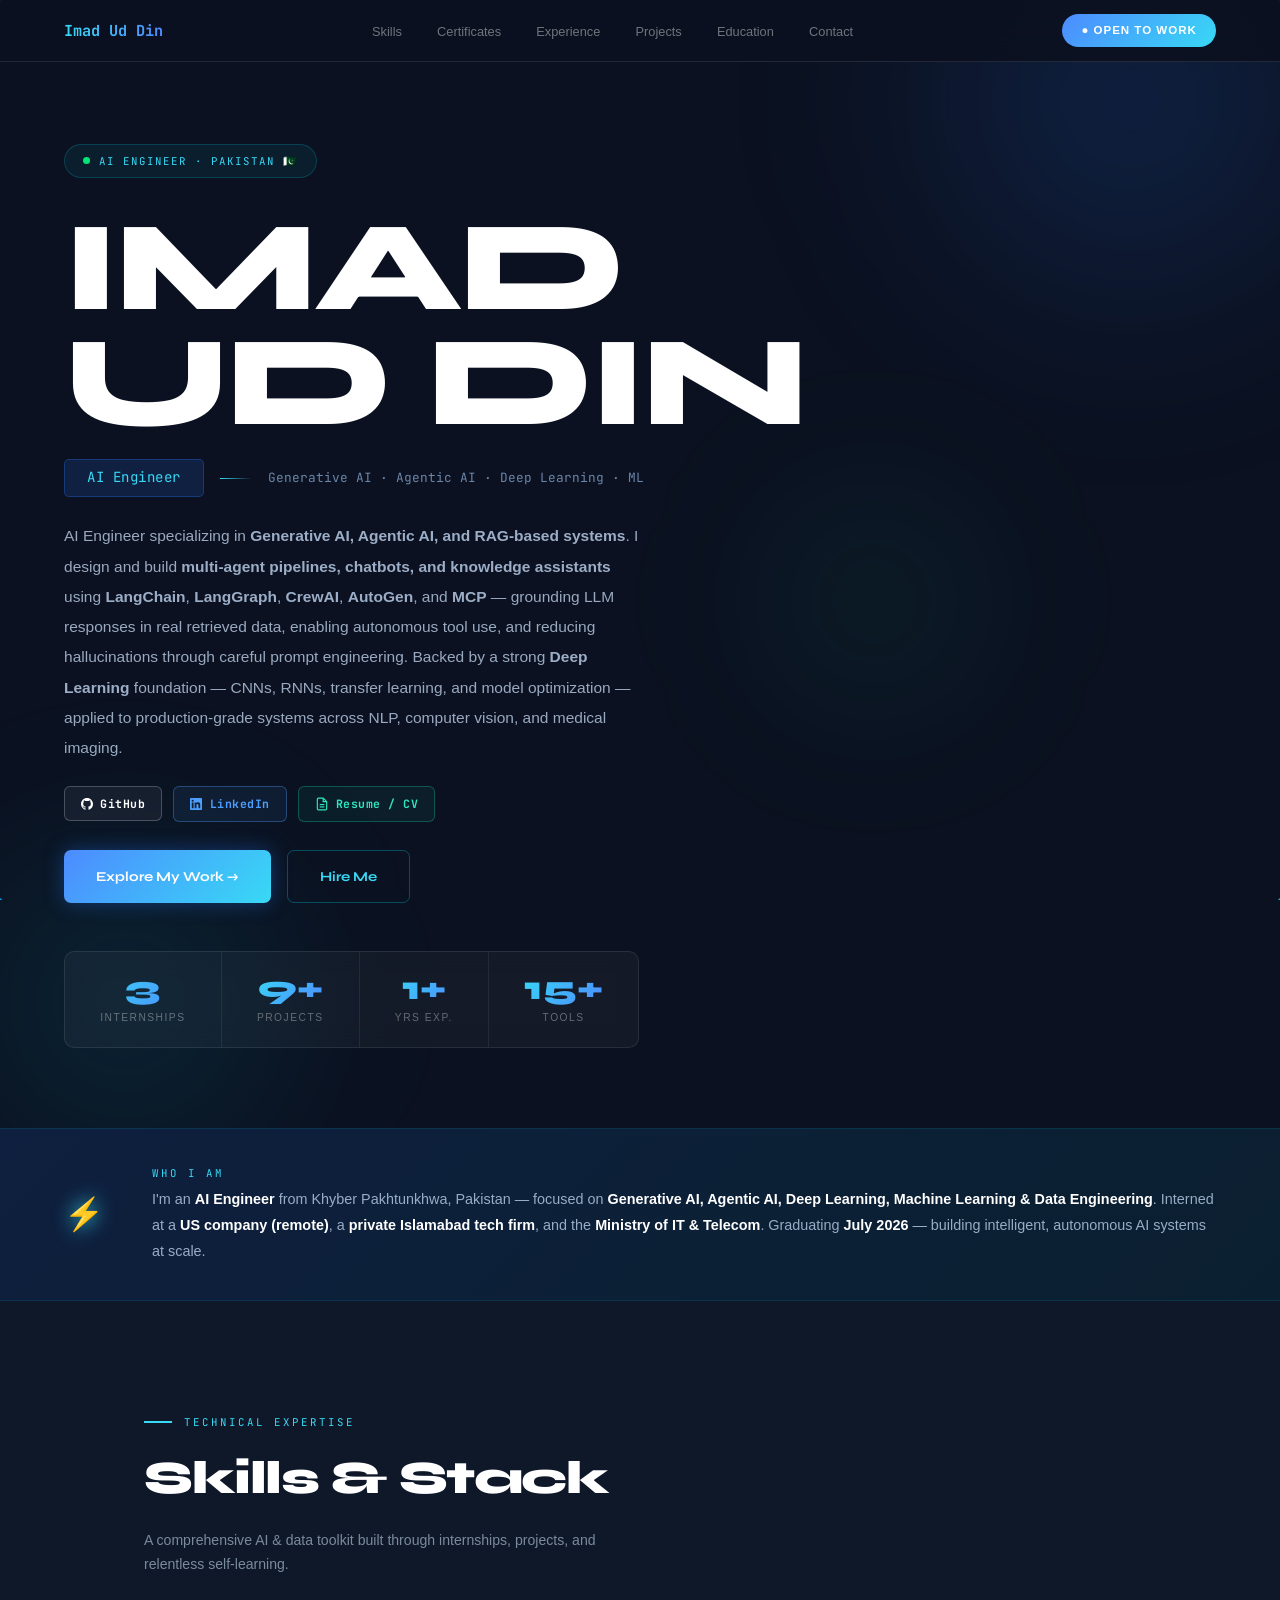
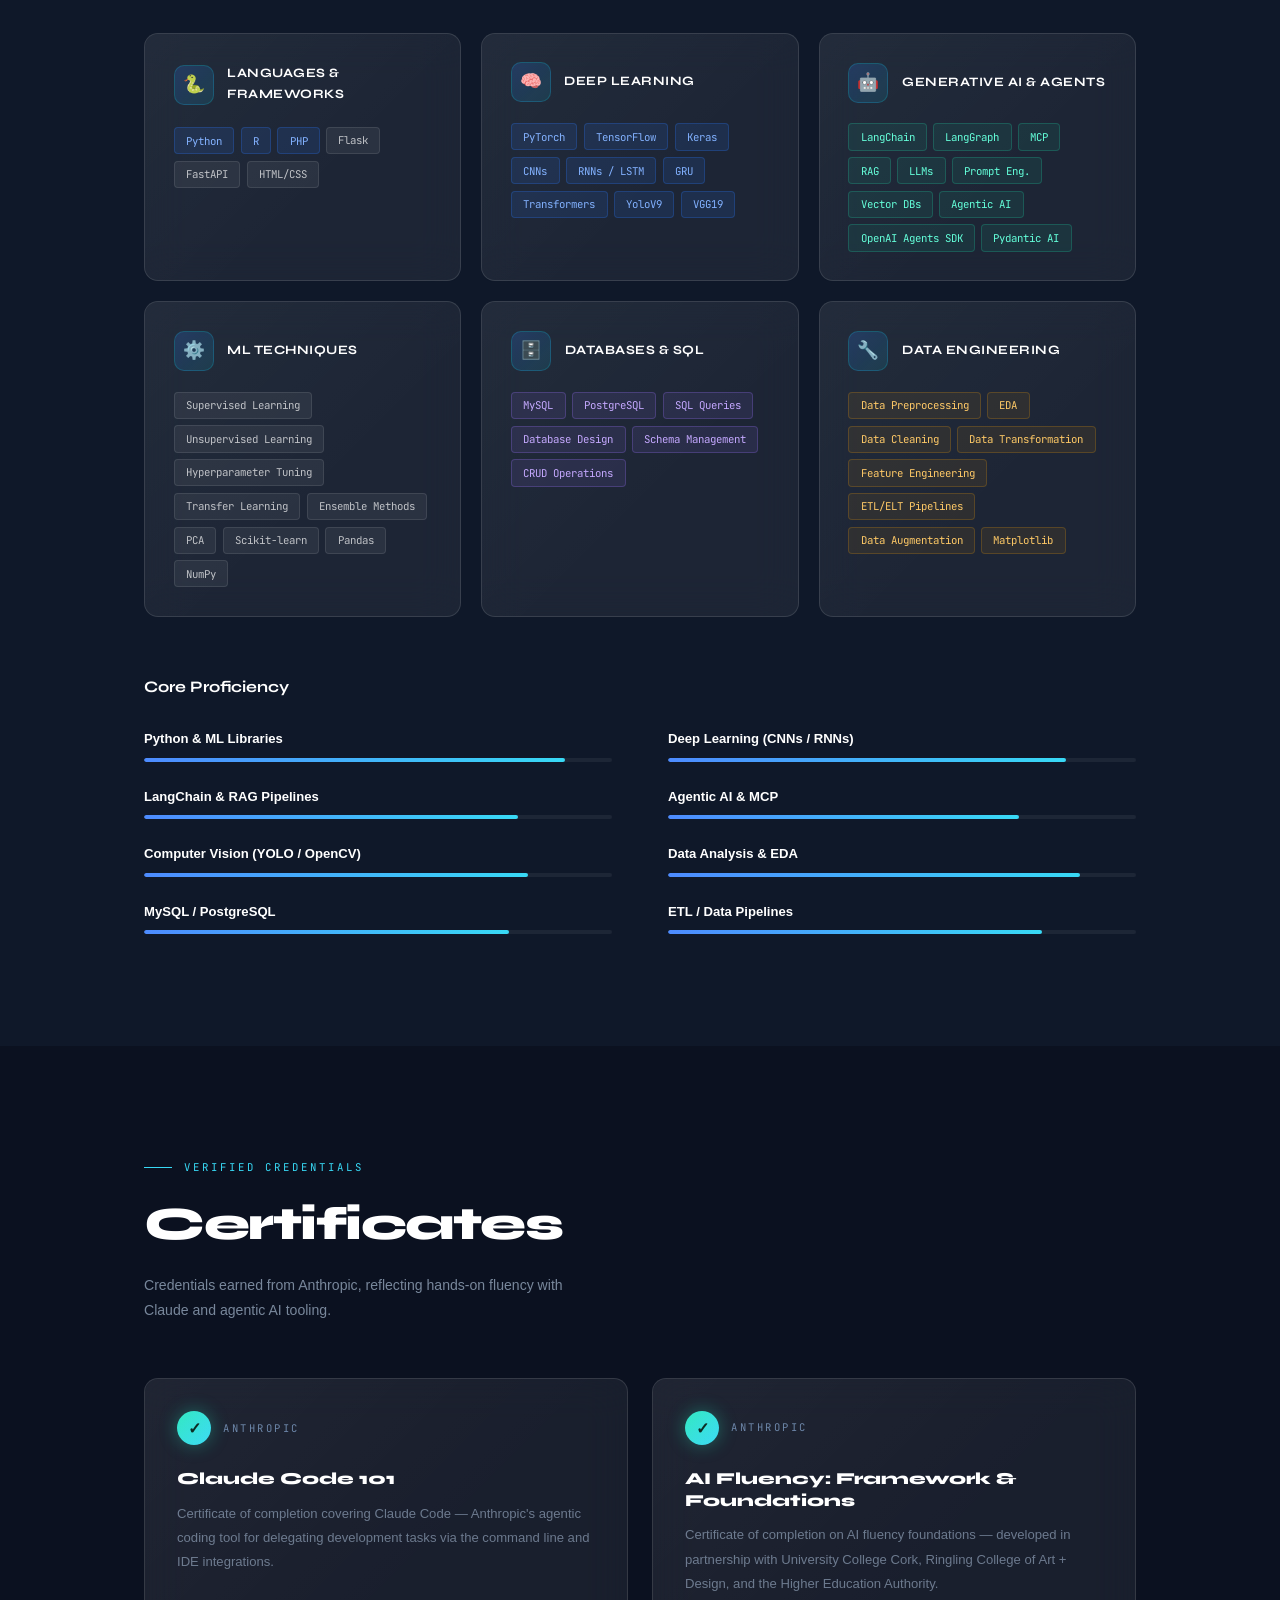
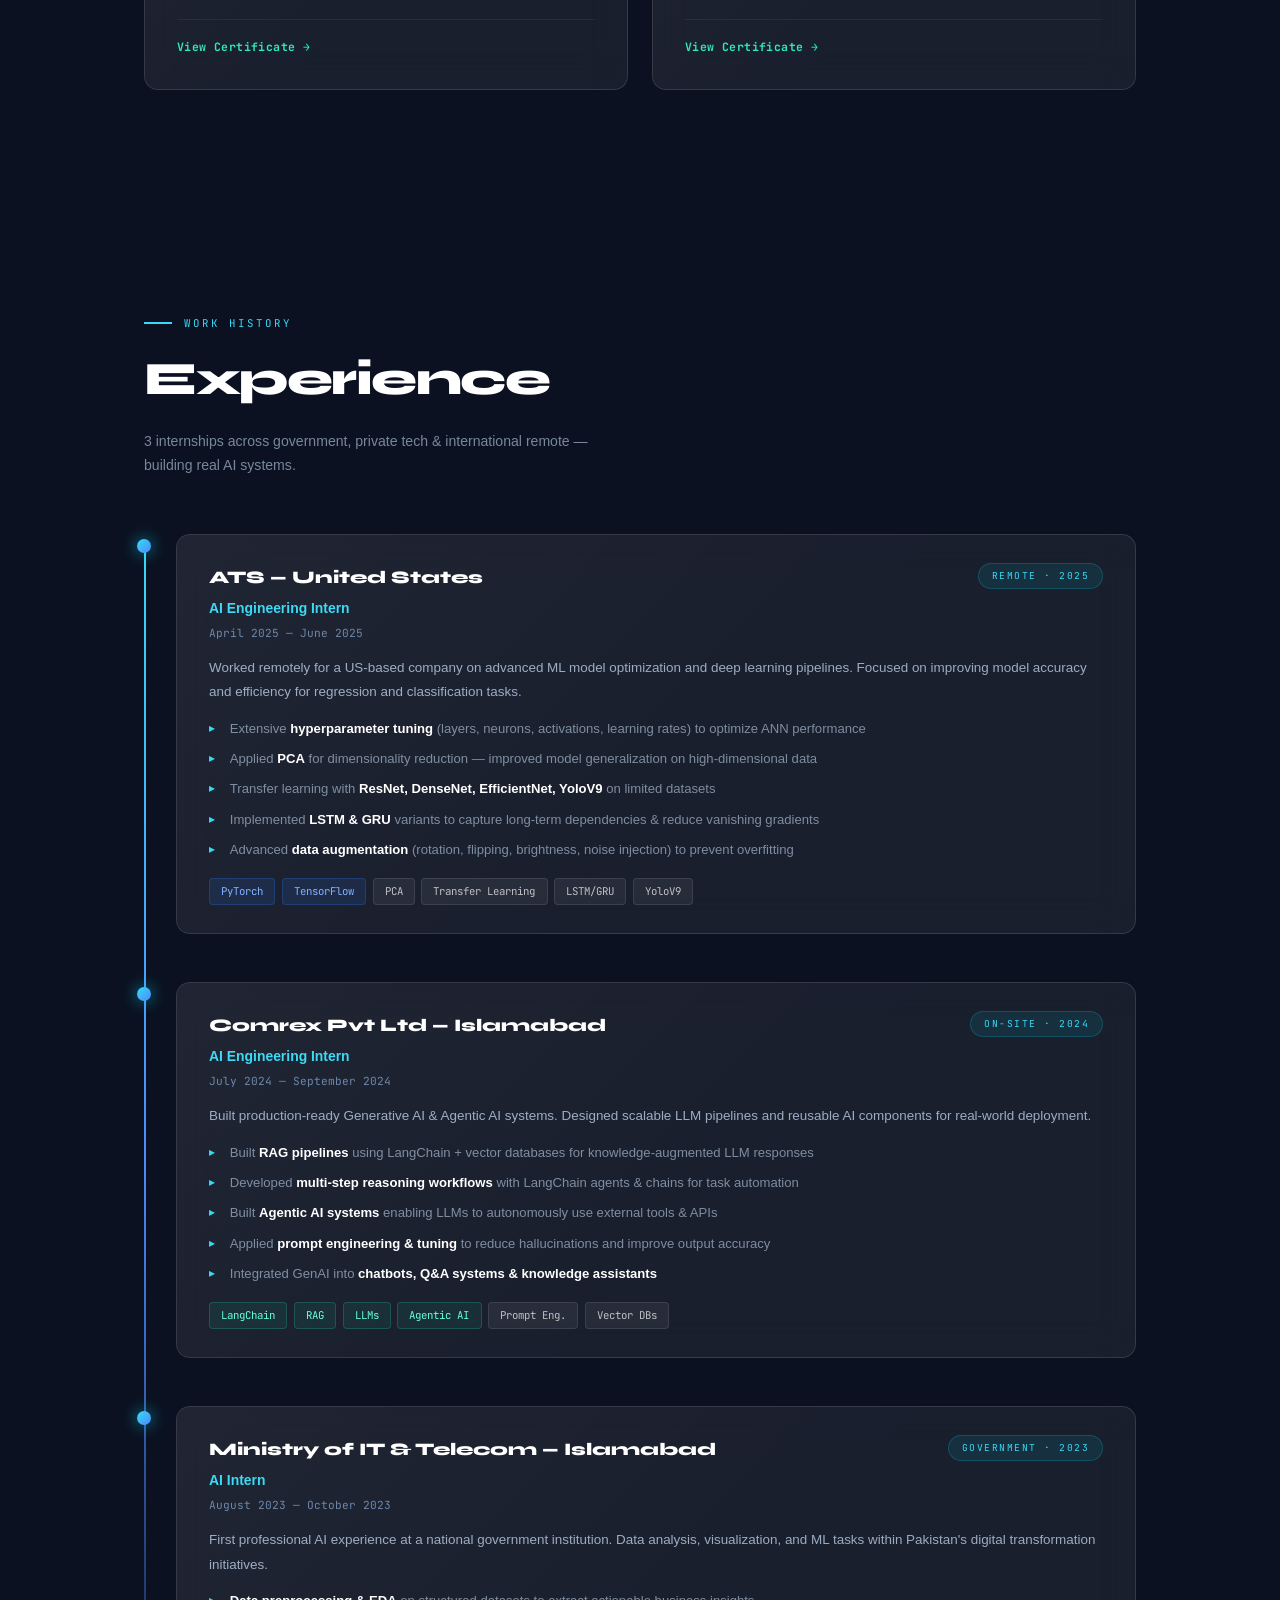
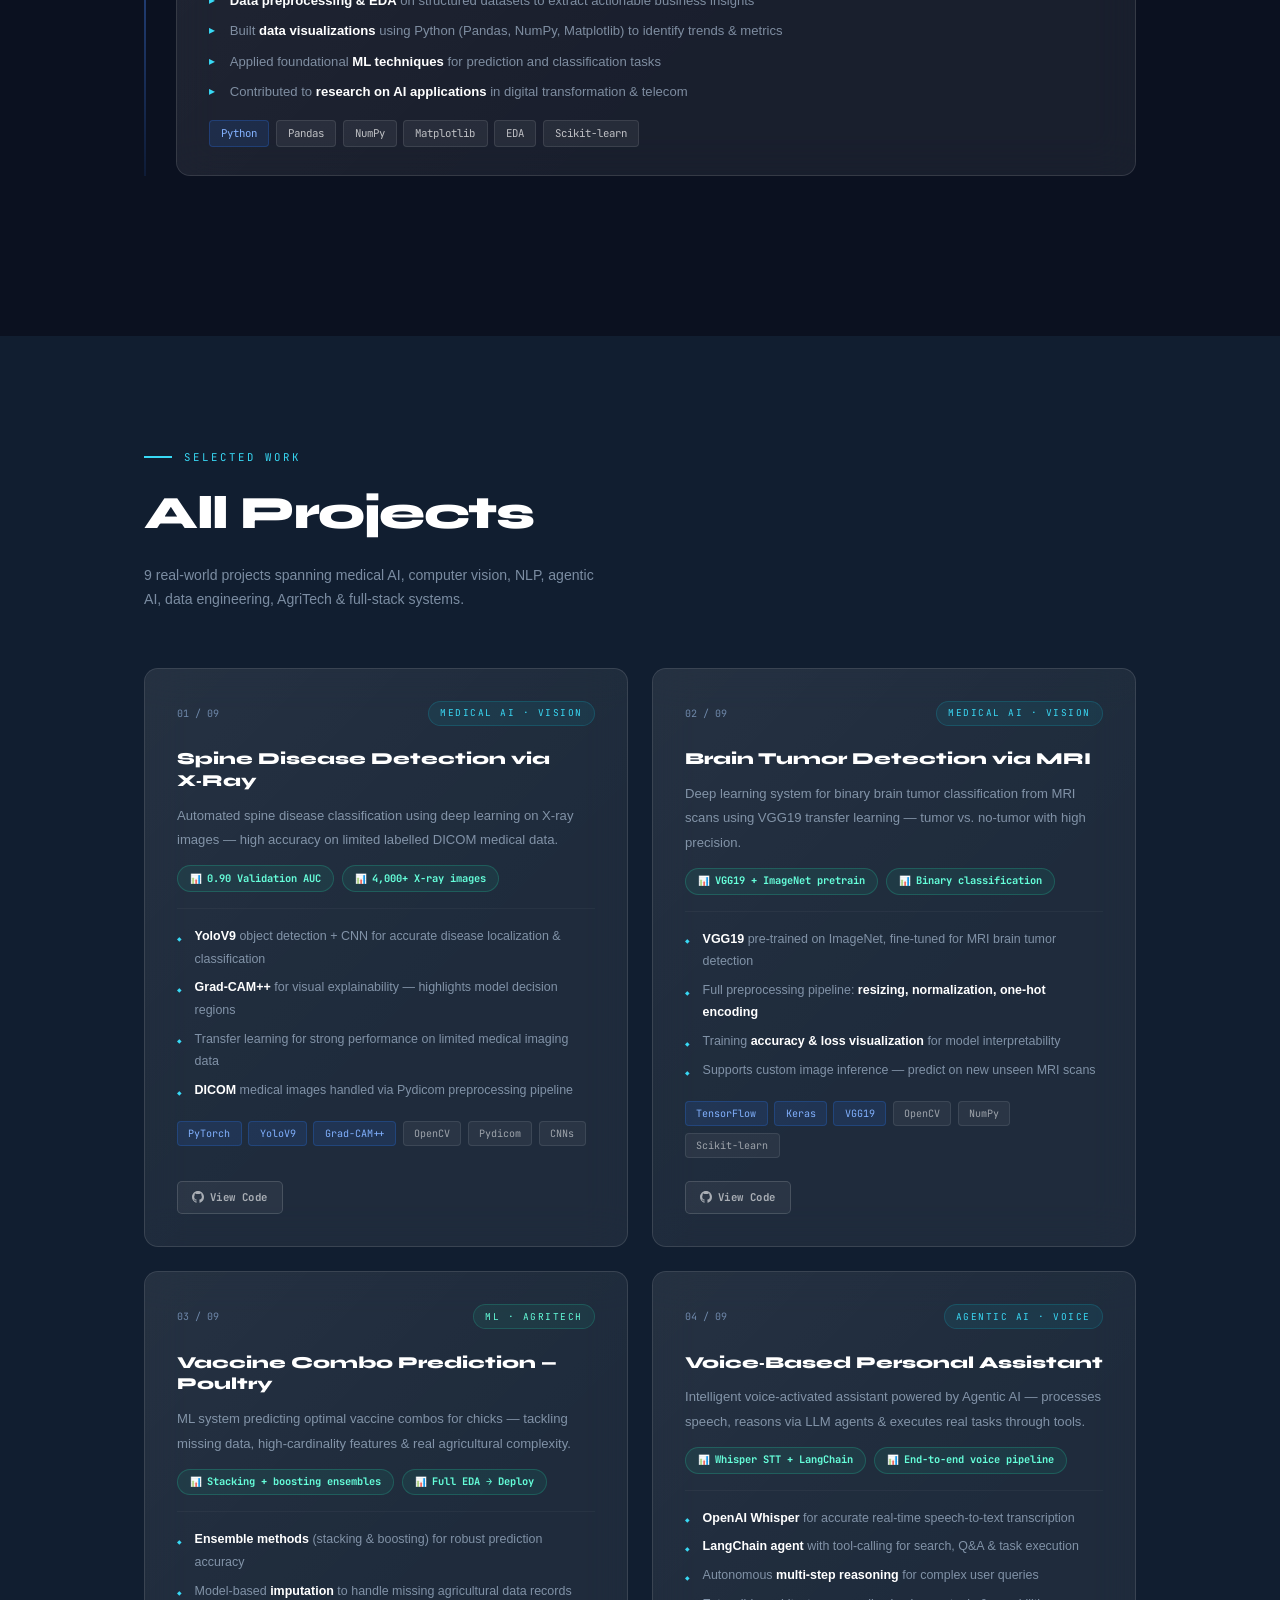
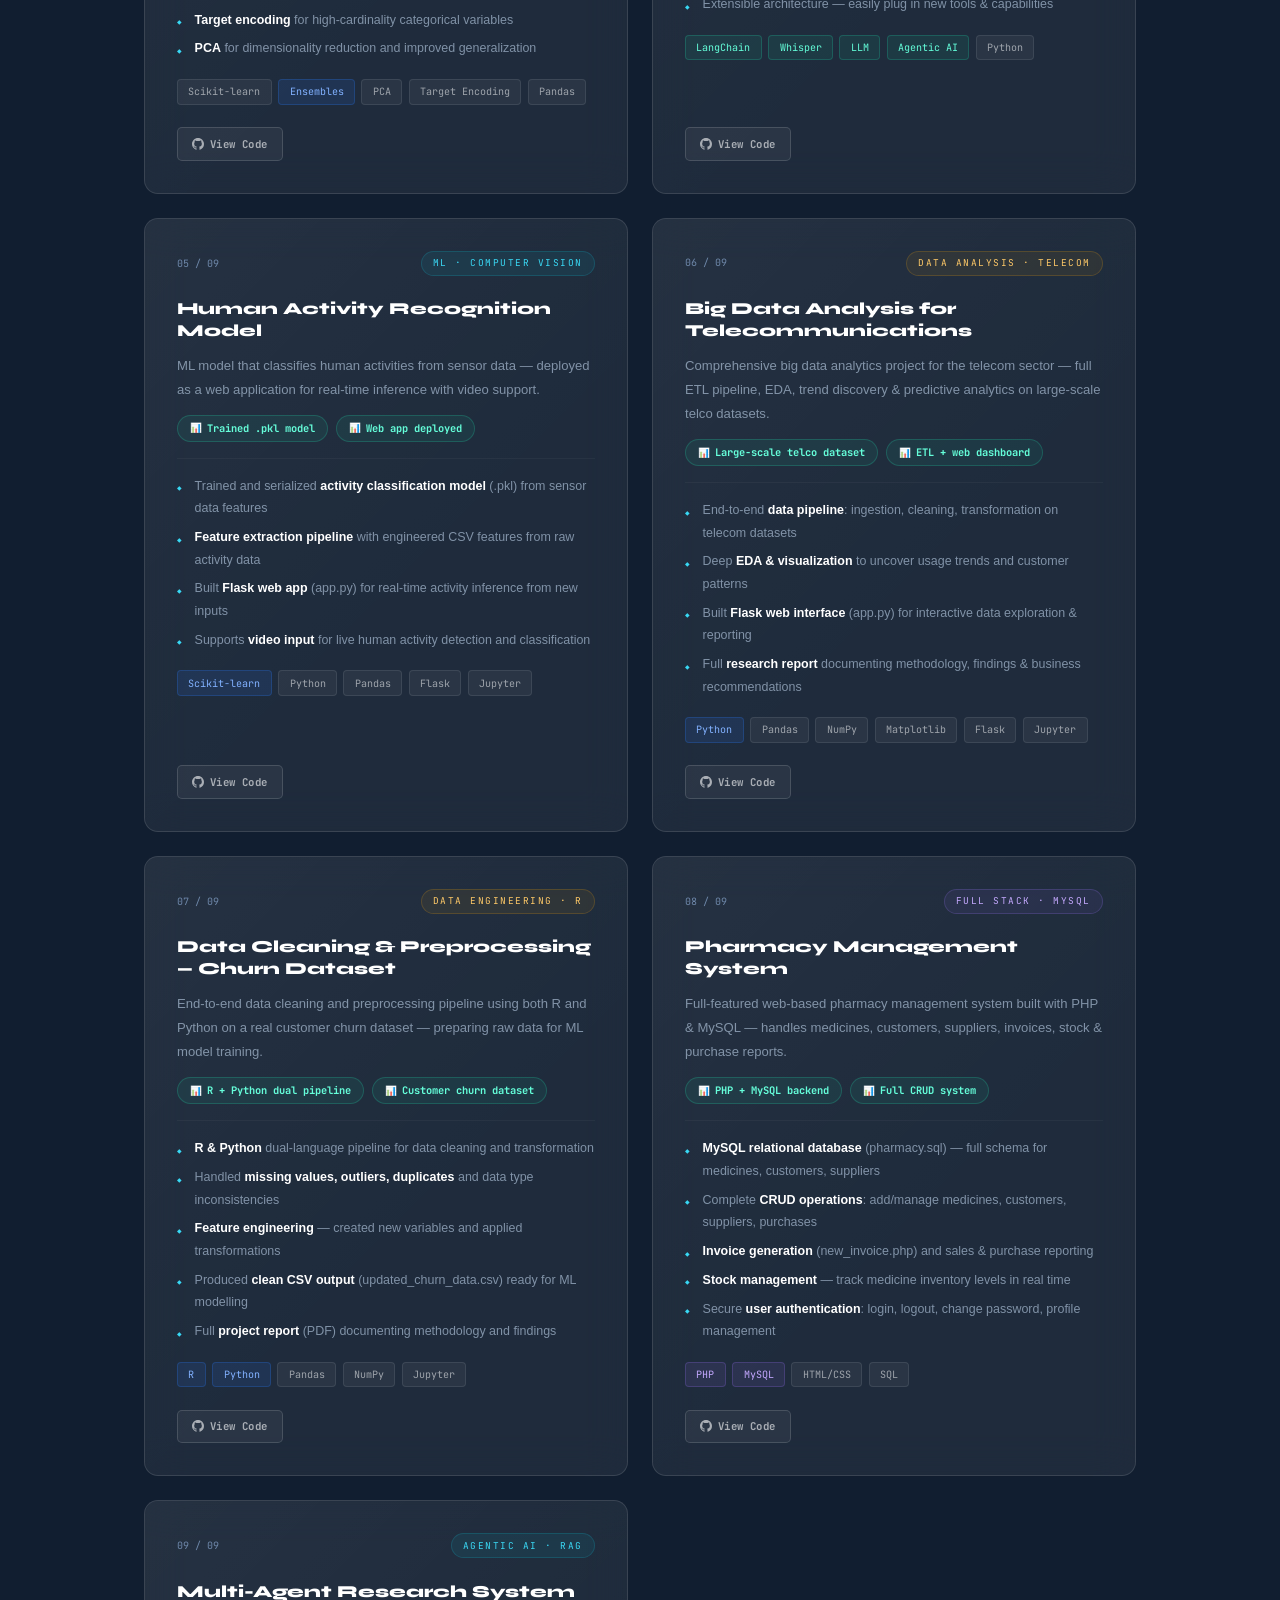
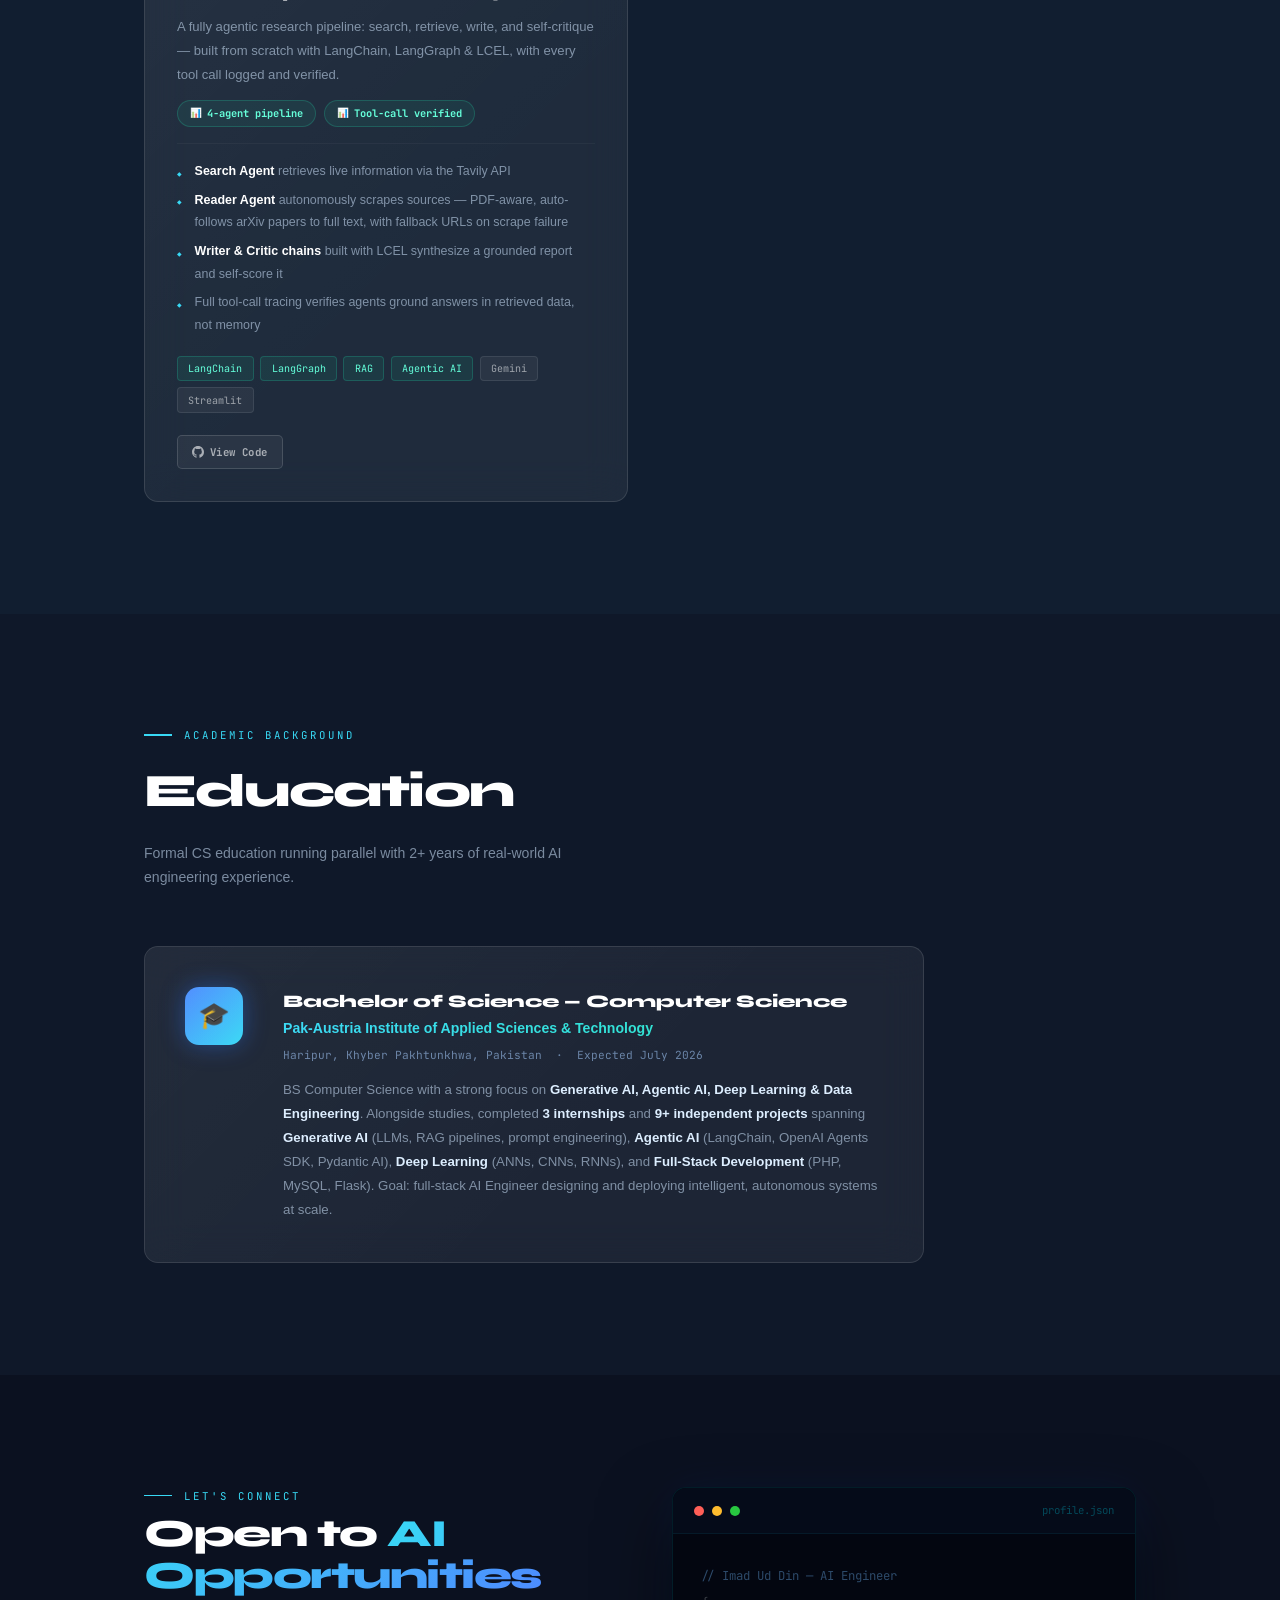
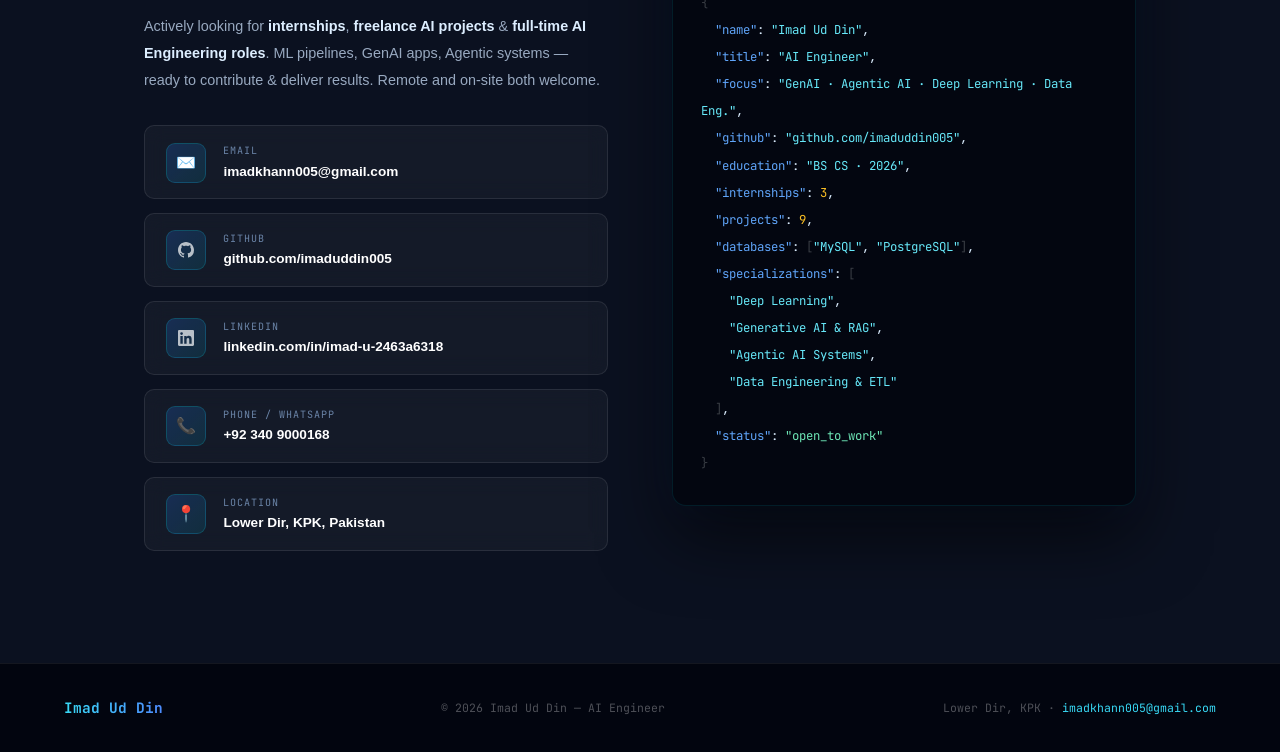
==== commit a799d5a4: "Update index.html" ====
--- a/index.html
+++ b/index.html
@@ -116,6 +116,17 @@
 .tg.p{background:rgba(155,114,255,.1);border-color:rgba(155,114,255,.25);color:#c4a8ff}
 .tg.o{background:rgba(255,165,0,.08);border-color:rgba(255,165,0,.2);color:#ffc966}
 .prow{margin-top:3.5rem}
+
+/* CERTIFICATES */
+.cert-grid{display:grid;grid-template-columns:repeat(auto-fill,minmax(320px,1fr));gap:1.5rem}
+.cert-card{padding:2rem;display:flex;flex-direction:column}
+.cert-top{display:flex;align-items:center;gap:.75rem;margin-bottom:1.4rem}
+.cert-badge{width:34px;height:34px;border-radius:50%;background:linear-gradient(135deg,var(--teal),var(--cyan));display:flex;align-items:center;justify-content:center;font-size:1rem;font-weight:800;color:#06281f;flex-shrink:0;box-shadow:0 0 18px rgba(29,233,182,.35)}
+.cert-org{font-family:var(--b);font-size:.66rem;letter-spacing:2.5px;color:var(--muted);text-transform:uppercase}
+.cert-title{font-family:var(--h);font-size:1.05rem;font-weight:800;color:#fff;margin-bottom:.75rem;line-height:1.3}
+.cert-desc{color:rgba(176,196,222,.55);font-size:.82rem;line-height:1.85;flex-grow:1}
+.cert-link{display:inline-flex;align-items:center;gap:.4rem;margin-top:1.4rem;padding-top:1.1rem;border-top:1px solid rgba(255,255,255,.06);font-family:var(--b);font-size:.72rem;font-weight:700;letter-spacing:.4px;color:var(--teal);text-decoration:none;transition:gap .2s}
+.cert-link:hover{gap:.65rem;color:var(--cyan)}
 .pt{font-family:var(--h);font-weight:700;font-size:1rem;color:#fff;margin-bottom:1.75rem}
 .pgrid{display:grid;grid-template-columns:1fr 1fr;gap:1.5rem 3.5rem}
 .ph2{display:flex;justify-content:flex-start;margin-bottom:.45rem}
@@ -266,6 +277,7 @@
   <div class="logo">Imad Ud Din</div>
   <ul class="nav-links">
     <li><a href="#skills">Skills</a></li>
+    <li><a href="#certificates">Certificates</a></li>
     <li><a href="#experience">Experience</a></li>
     <li><a href="#projects">Projects</a></li>
     <li><a href="#education">Education</a></li>
@@ -286,10 +298,12 @@
       <div class="role-sub">Generative AI · Agentic AI · Deep Learning · ML</div>
     </div>
     <p class="hero-p">
-      AI Engineer with hands-on experience in <strong>Machine Learning</strong>, <strong>Deep Learning</strong> (ANNs, CNNs, RNNs), and <strong>Generative AI</strong>.
-      Skilled in model optimization, feature engineering, and hyperparameter tuning.
-      Experienced building <strong>GenAI pipelines</strong> with LangChain, LLMs &amp; RAG, and developing <strong>AI agents</strong> with tool integration —
-      including <strong>OpenAI Agents SDK</strong>, <strong>Pydantic AI</strong>, <strong>CrewAI</strong>, <strong>AutoGen</strong>, and <strong>MCP</strong> for production-grade agentic systems.
+      AI Engineer specializing in <strong>Generative AI, Agentic AI, and RAG-based systems</strong>.
+      I design and build <strong>multi-agent pipelines, chatbots, and knowledge assistants</strong> using
+      <strong>LangChain</strong>, <strong>LangGraph</strong>, <strong>CrewAI</strong>, <strong>AutoGen</strong>, and <strong>MCP</strong> —
+      grounding LLM responses in real retrieved data, enabling autonomous tool use, and reducing hallucinations through careful prompt engineering.
+      Backed by a strong <strong>Deep Learning</strong> foundation — CNNs, RNNs, transfer learning, and model optimization —
+      applied to production-grade systems across NLP, computer vision, and medical imaging.
     </p>
     <div class="hero-links">
       <a href="https://github.com/imaduddin005" target="_blank" class="hl hl-gh">
@@ -311,7 +325,7 @@
     </div>
     <div class="stats">
       <div class="stat"><span class="sn">3</span><span class="sl">Internships</span></div>
-      <div class="stat"><span class="sn">8+</span><span class="sl">Projects</span></div>
+      <div class="stat"><span class="sn">9+</span><span class="sl">Projects</span></div>
       <div class="stat"><span class="sn">1+</span><span class="sl">Yrs Exp.</span></div>
       <div class="stat"><span class="sn">15+</span><span class="sl">Tools</span></div>
     </div>
@@ -409,6 +423,38 @@
         <div><div class="ph2"><span class="pn">MySQL / PostgreSQL</span></div><div class="pbar"><div class="pfill" style="width:78%;animation-delay:.7s"></div></div></div>
         <div><div class="ph2"><span class="pn">ETL / Data Pipelines</span></div><div class="pbar"><div class="pfill" style="width:80%;animation-delay:.8s"></div></div></div>
       </div>
+    </div>
+  </div>
+</section>
+
+<!-- CERTIFICATES -->
+<section id="certificates" class="sec secpad" style="background:var(--bg)">
+  <div class="wrap">
+    <div class="ey rv">Verified Credentials</div>
+    <h2 class="sh rv">Certificates</h2>
+    <p class="ss rv">Credentials earned from Anthropic, reflecting hands-on fluency with Claude and agentic AI tooling.</p>
+    <div class="cert-grid">
+
+      <div class="gc cert-card rv">
+        <div class="cert-top">
+          <div class="cert-badge">✓</div>
+          <span class="cert-org">ANTHROPIC</span>
+        </div>
+        <h3 class="cert-title">Claude Code 101</h3>
+        <p class="cert-desc">Certificate of completion covering Claude Code — Anthropic's agentic coding tool for delegating development tasks via the command line and IDE integrations.</p>
+        <a href="https://raw.githubusercontent.com/imaduddin005/portfolio/main/antropic_certificate.PNG" target="_blank" class="cert-link">View Certificate →</a>
+      </div>
+
+      <div class="gc cert-card rv">
+        <div class="cert-top">
+          <div class="cert-badge">✓</div>
+          <span class="cert-org">ANTHROPIC</span>
+        </div>
+        <h3 class="cert-title">AI Fluency: Framework &amp; Foundations</h3>
+        <p class="cert-desc">Certificate of completion on AI fluency foundations — developed in partnership with University College Cork, Ringling College of Art + Design, and the Higher Education Authority.</p>
+        <a href="https://raw.githubusercontent.com/imaduddin005/portfolio/main/certitcate.PNG" target="_blank" class="cert-link">View Certificate →</a>
+      </div>
+
     </div>
   </div>
 </section>
@@ -480,12 +526,12 @@
   <div class="wrap">
     <div class="ey rv">Selected Work</div>
     <h2 class="sh rv">All Projects</h2>
-    <p class="ss rv">8 real‑world projects spanning medical AI, computer vision, NLP, data engineering, AgriTech &amp; full‑stack systems.</p>
+    <p class="ss rv">9 real‑world projects spanning medical AI, computer vision, NLP, agentic AI, data engineering, AgriTech &amp; full‑stack systems.</p>
     <div class="pj-grid">
 
       <!-- 01 -->
       <div class="gc pjc rv">
-        <div class="pjtop"><span class="pjn">01 / 08</span><span class="pjtype">Medical AI · Vision</span></div>
+        <div class="pjtop"><span class="pjn">01 / 09</span><span class="pjtype">Medical AI · Vision</span></div>
         <h3>Spine Disease Detection via X‑Ray</h3>
         <p>Automated spine disease classification using deep learning on X‑ray images — high accuracy on limited labelled DICOM medical data.</p>
         <div class="pj-metrics"><span class="metric-chip">0.90 Validation AUC</span><span class="metric-chip">4,000+ X-ray images</span></div>
@@ -503,7 +549,7 @@
 
       <!-- 02 -->
       <div class="gc pjc rv">
-        <div class="pjtop"><span class="pjn">02 / 08</span><span class="pjtype">Medical AI · Vision</span></div>
+        <div class="pjtop"><span class="pjn">02 / 09</span><span class="pjtype">Medical AI · Vision</span></div>
         <h3>Brain Tumor Detection via MRI</h3>
         <p>Deep learning system for binary brain tumor classification from MRI scans using VGG19 transfer learning — tumor vs. no‑tumor with high precision.</p>
         <div class="pj-metrics"><span class="metric-chip">VGG19 + ImageNet pretrain</span><span class="metric-chip">Binary classification</span></div>
@@ -521,7 +567,7 @@
 
       <!-- 03 -->
       <div class="gc pjc rv">
-        <div class="pjtop"><span class="pjn">03 / 08</span><span class="pjtype g">ML · AgriTech</span></div>
+        <div class="pjtop"><span class="pjn">03 / 09</span><span class="pjtype g">ML · AgriTech</span></div>
         <h3>Vaccine Combo Prediction — Poultry</h3>
         <p>ML system predicting optimal vaccine combos for chicks — tackling missing data, high‑cardinality features &amp; real agricultural complexity.</p>
         <div class="pj-metrics"><span class="metric-chip">Stacking + boosting ensembles</span><span class="metric-chip">Full EDA → Deploy</span></div>
@@ -539,7 +585,7 @@
 
       <!-- 04 -->
       <div class="gc pjc rv">
-        <div class="pjtop"><span class="pjn">04 / 08</span><span class="pjtype">Agentic AI · Voice</span></div>
+        <div class="pjtop"><span class="pjn">04 / 09</span><span class="pjtype">Agentic AI · Voice</span></div>
         <h3>Voice‑Based Personal Assistant</h3>
         <p>Intelligent voice‑activated assistant powered by Agentic AI — processes speech, reasons via LLM agents &amp; executes real tasks through tools.</p>
         <div class="pj-metrics"><span class="metric-chip">Whisper STT + LangChain</span><span class="metric-chip">End-to-end voice pipeline</span></div>
@@ -557,7 +603,7 @@
 
       <!-- 05 -->
       <div class="gc pjc rv">
-        <div class="pjtop"><span class="pjn">05 / 08</span><span class="pjtype">ML · Computer Vision</span></div>
+        <div class="pjtop"><span class="pjn">05 / 09</span><span class="pjtype">ML · Computer Vision</span></div>
         <h3>Human Activity Recognition Model</h3>
         <p>ML model that classifies human activities from sensor data — deployed as a web application for real‑time inference with video support.</p>
         <div class="pj-metrics"><span class="metric-chip">Trained .pkl model</span><span class="metric-chip">Web app deployed</span></div>
@@ -575,7 +621,7 @@
 
       <!-- 06 -->
       <div class="gc pjc rv">
-        <div class="pjtop"><span class="pjn">06 / 08</span><span class="pjtype o">Data Analysis · Telecom</span></div>
+        <div class="pjtop"><span class="pjn">06 / 09</span><span class="pjtype o">Data Analysis · Telecom</span></div>
         <h3>Big Data Analysis for Telecommunications</h3>
         <p>Comprehensive big data analytics project for the telecom sector — full ETL pipeline, EDA, trend discovery &amp; predictive analytics on large‑scale telco datasets.</p>
         <div class="pj-metrics"><span class="metric-chip">Large-scale telco dataset</span><span class="metric-chip">ETL + web dashboard</span></div>
@@ -593,7 +639,7 @@
 
       <!-- 07 -->
       <div class="gc pjc rv">
-        <div class="pjtop"><span class="pjn">07 / 08</span><span class="pjtype o">Data Engineering · R</span></div>
+        <div class="pjtop"><span class="pjn">07 / 09</span><span class="pjtype o">Data Engineering · R</span></div>
         <h3>Data Cleaning &amp; Preprocessing — Churn Dataset</h3>
         <p>End‑to‑end data cleaning and preprocessing pipeline using both R and Python on a real customer churn dataset — preparing raw data for ML model training.</p>
         <div class="pj-metrics"><span class="metric-chip">R + Python dual pipeline</span><span class="metric-chip">Customer churn dataset</span></div>
@@ -612,7 +658,7 @@
 
       <!-- 08 -->
       <div class="gc pjc rv">
-        <div class="pjtop"><span class="pjn">08 / 08</span><span class="pjtype p">Full Stack · MySQL</span></div>
+        <div class="pjtop"><span class="pjn">08 / 09</span><span class="pjtype p">Full Stack · MySQL</span></div>
         <h3>Pharmacy Management System</h3>
         <p>Full‑featured web‑based pharmacy management system built with PHP &amp; MySQL — handles medicines, customers, suppliers, invoices, stock &amp; purchase reports.</p>
         <div class="pj-metrics"><span class="metric-chip">PHP + MySQL backend</span><span class="metric-chip">Full CRUD system</span></div>
@@ -626,6 +672,24 @@
         <div class="pjtools"><span class="dt p">PHP</span><span class="dt p">MySQL</span><span class="dt">HTML/CSS</span><span class="dt">SQL</span></div>
         <div class="pj-actions">
           <a href="https://github.com/imaduddin005/Pharmacy-Management" target="_blank" class="pja pja-code"><svg class="gh-svg" viewBox="0 0 24 24"><path d="M12 0C5.37 0 0 5.37 0 12c0 5.31 3.435 9.795 8.205 11.385.6.105.825-.255.825-.57 0-.285-.015-1.23-.015-2.235-3.015.555-3.795-.735-4.035-1.41-.135-.345-.72-1.41-1.23-1.695-.42-.225-1.02-.78-.015-.795.945-.015 1.62.87 1.845 1.23 1.08 1.815 2.805 1.305 3.495.99.105-.78.42-1.305.765-1.605-2.67-.3-5.46-1.335-5.46-5.925 0-1.305.465-2.385 1.23-3.225-.12-.3-.54-1.53.12-3.18 0 0 1.005-.315 3.3 1.23.96-.27 1.98-.405 3-.405s2.04.135 3 .405c2.295-1.56 3.3-1.23 3.3-1.23.66 1.65.24 2.88.12 3.18.765.84 1.23 1.905 1.23 3.225 0 4.605-2.805 5.625-5.475 5.925.435.375.81 1.095.81 2.22 0 1.605-.015 2.895-.015 3.3 0 .315.225.69.825.57A12.02 12.02 0 0024 12c0-6.63-5.37-12-12-12z"/></svg> View Code</a>
+        </div>
+      </div>
+
+      <!-- 09 -->
+      <div class="gc pjc rv">
+        <div class="pjtop"><span class="pjn">09 / 09</span><span class="pjtype t">Agentic AI · RAG</span></div>
+        <h3>Multi-Agent Research System</h3>
+        <p>A fully agentic research pipeline: search, retrieve, write, and self-critique — built from scratch with LangChain, LangGraph &amp; LCEL, with every tool call logged and verified.</p>
+        <div class="pj-metrics"><span class="metric-chip">4-agent pipeline</span><span class="metric-chip">Tool-call verified</span></div>
+        <ul class="pjhl">
+          <li><strong>Search Agent</strong> retrieves live information via the Tavily API</li>
+          <li><strong>Reader Agent</strong> autonomously scrapes sources — PDF-aware, auto-follows arXiv papers to full text, with fallback URLs on scrape failure</li>
+          <li><strong>Writer &amp; Critic chains</strong> built with LCEL synthesize a grounded report and self-score it</li>
+          <li>Full tool-call tracing verifies agents ground answers in retrieved data, not memory</li>
+        </ul>
+        <div class="pjtools"><span class="dt t">LangChain</span><span class="dt t">LangGraph</span><span class="dt t">RAG</span><span class="dt t">Agentic AI</span><span class="dt">Gemini</span><span class="dt">Streamlit</span></div>
+        <div class="pj-actions">
+          <a href="https://github.com/imaduddin005/multi-agent-research-system" target="_blank" class="pja pja-code"><svg class="gh-svg" viewBox="0 0 24 24"><path d="M12 0C5.37 0 0 5.37 0 12c0 5.31 3.435 9.795 8.205 11.385.6.105.825-.255.825-.57 0-.285-.015-1.23-.015-2.235-3.015.555-3.795-.735-4.035-1.41-.135-.345-.72-1.41-1.23-1.695-.42-.225-1.02-.78-.015-.795.945-.015 1.62.87 1.845 1.23 1.08 1.815 2.805 1.305 3.495.99.105-.78.42-1.305.765-1.605-2.67-.3-5.46-1.335-5.46-5.925 0-1.305.465-2.385 1.23-3.225-.12-.3-.54-1.53.12-3.18 0 0 1.005-.315 3.3 1.23.96-.27 1.98-.405 3-.405s2.04.135 3 .405c2.295-1.56 3.3-1.23 3.3-1.23.66 1.65.24 2.88.12 3.18.765.84 1.23 1.905 1.23 3.225 0 4.605-2.805 5.625-5.475 5.925.435.375.81 1.095.81 2.22 0 1.605-.015 2.895-.015 3.3 0 .315.225.69.825.57A12.02 12.02 0 0024 12c0-6.63-5.37-12-12-12z"/></svg> View Code</a>
         </div>
       </div>
 
@@ -647,7 +711,7 @@
         <div class="edu-meta">Haripur, Khyber Pakhtunkhwa, Pakistan &nbsp;·&nbsp; Expected July 2026</div>
         <p class="edu-txt">
           BS Computer Science with a strong focus on <strong>Generative AI, Agentic AI, Deep Learning &amp; Data Engineering</strong>.
-          Alongside studies, completed <strong>3 internships</strong> and <strong>8+ independent projects</strong> spanning
+          Alongside studies, completed <strong>3 internships</strong> and <strong>9+ independent projects</strong> spanning
           <strong>Generative AI</strong> (LLMs, RAG pipelines, prompt engineering),
           <strong>Agentic AI</strong> (LangChain, OpenAI Agents SDK, Pydantic AI),
           <strong>Deep Learning</strong> (ANNs, CNNs, RNNs),
@@ -710,7 +774,7 @@
           <div>&nbsp; <span class="ck">"github"</span>: <span class="cs">"github.com/imaduddin005"</span>,</div>
           <div>&nbsp; <span class="ck">"education"</span>: <span class="cs">"BS CS · 2026"</span>,</div>
           <div>&nbsp; <span class="ck">"internships"</span>: <span class="cn">3</span>,</div>
-          <div>&nbsp; <span class="ck">"projects"</span>: <span class="cn">8</span>,</div>
+          <div>&nbsp; <span class="ck">"projects"</span>: <span class="cn">9</span>,</div>
           <div>&nbsp; <span class="ck">"databases"</span>: <span class="cb">[</span><span class="cs">"MySQL"</span>, <span class="cs">"PostgreSQL"</span><span class="cb">]</span>,</div>
           <div>&nbsp; <span class="ck">"specializations"</span>: <span class="cb">[</span></div>
           <div>&nbsp;&nbsp;&nbsp; <span class="cs">"Deep Learning"</span>,</div>
